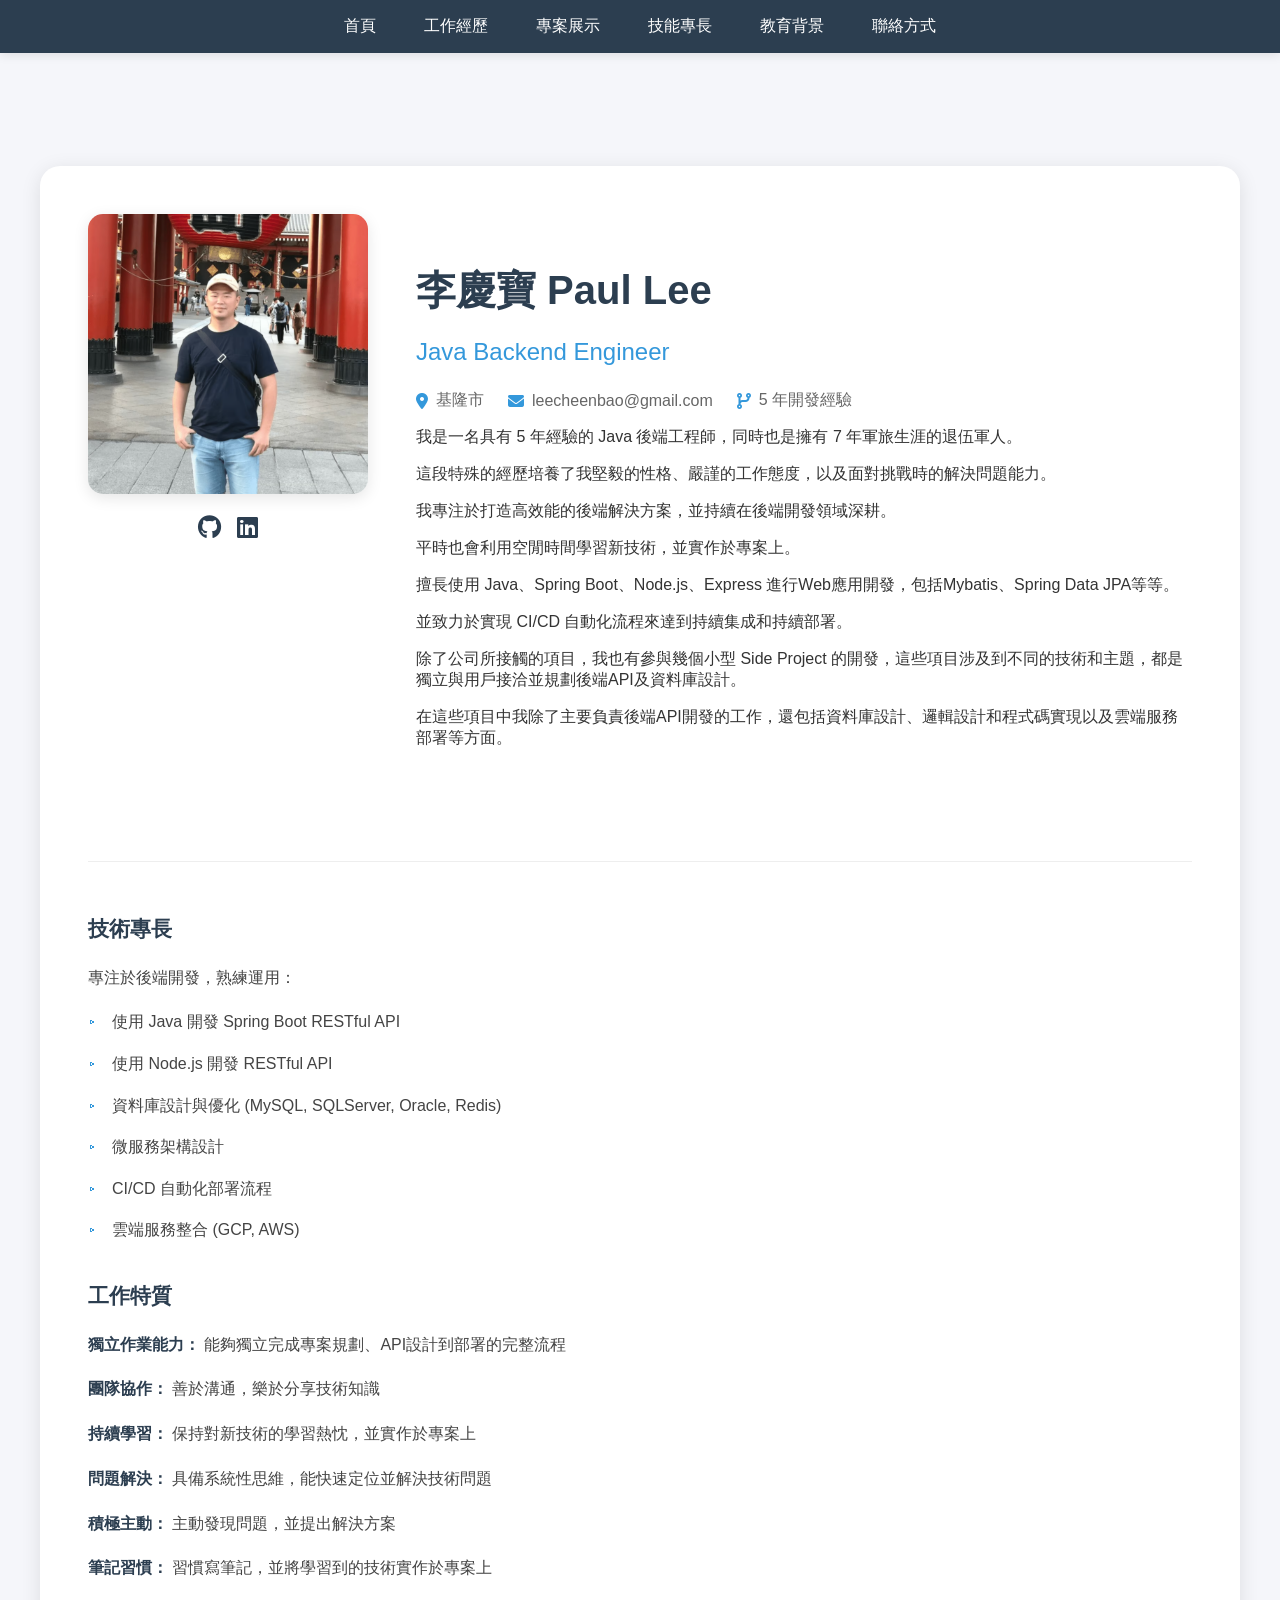
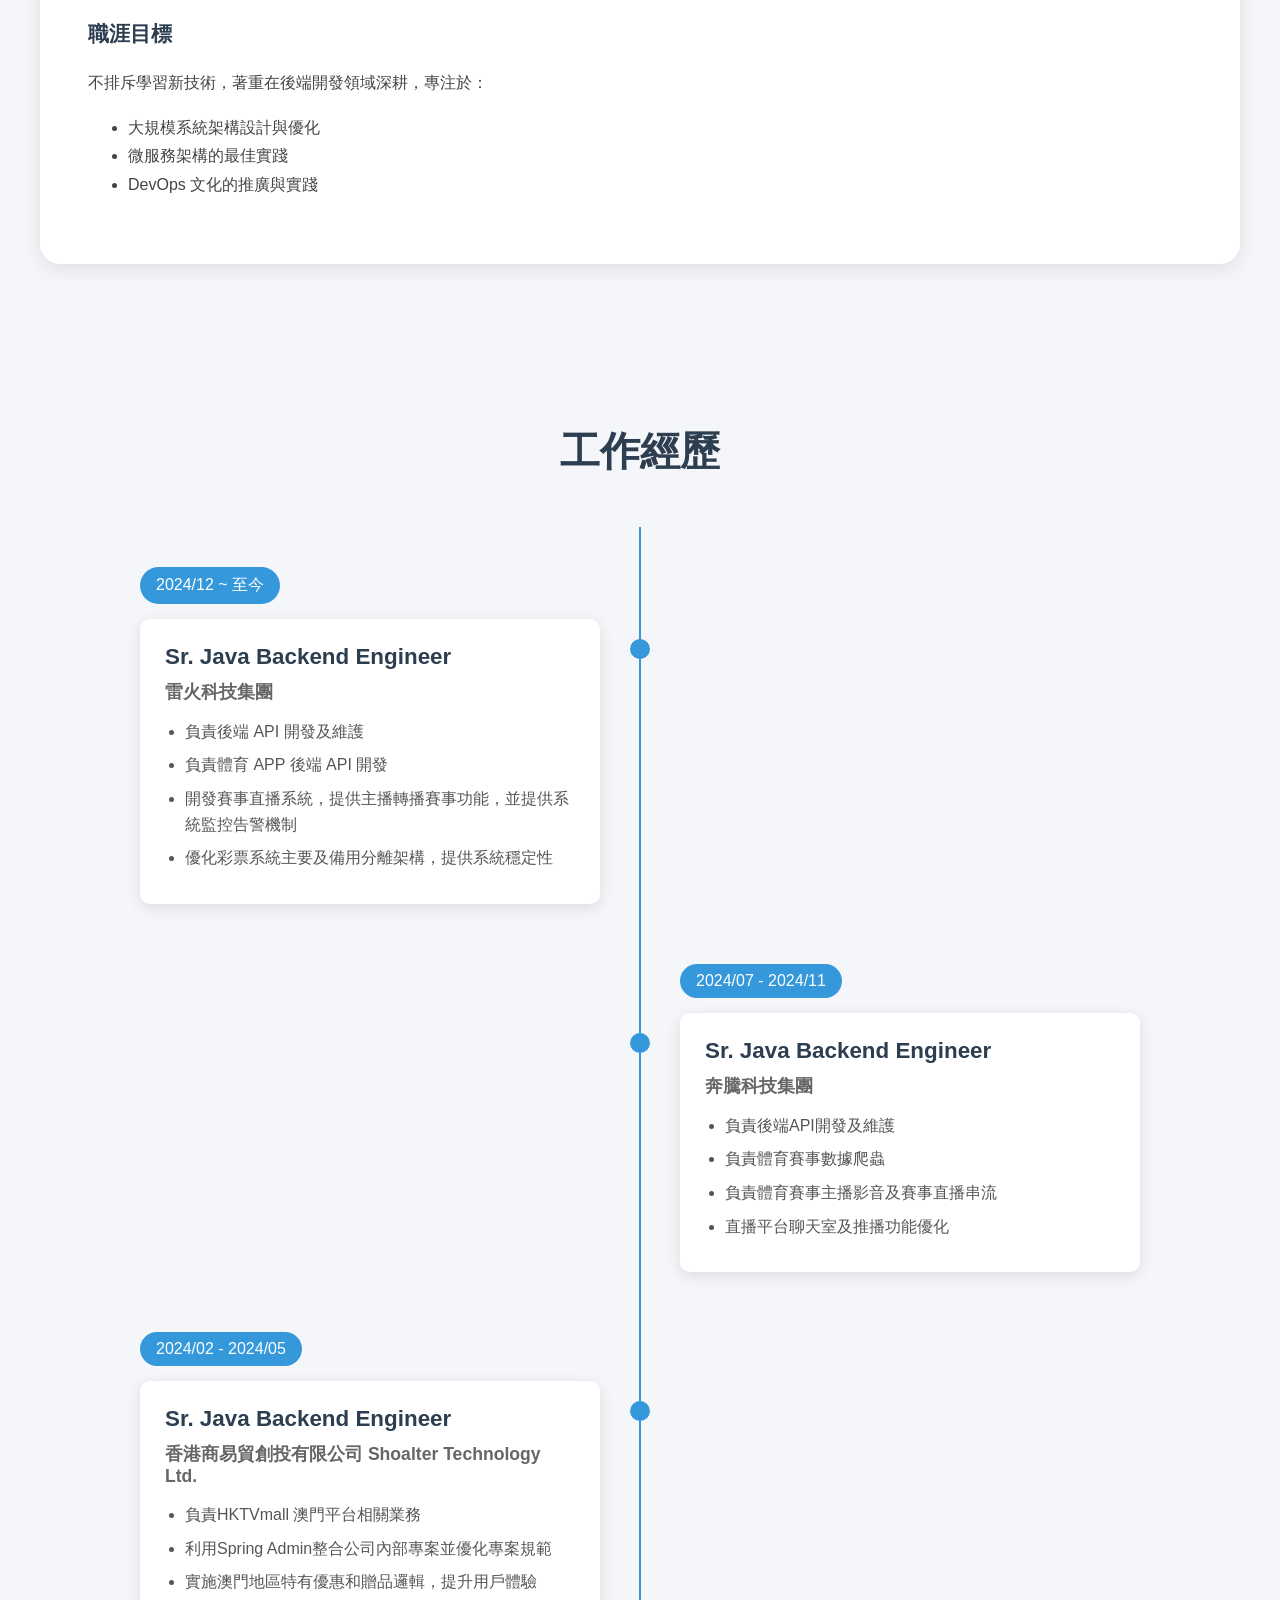
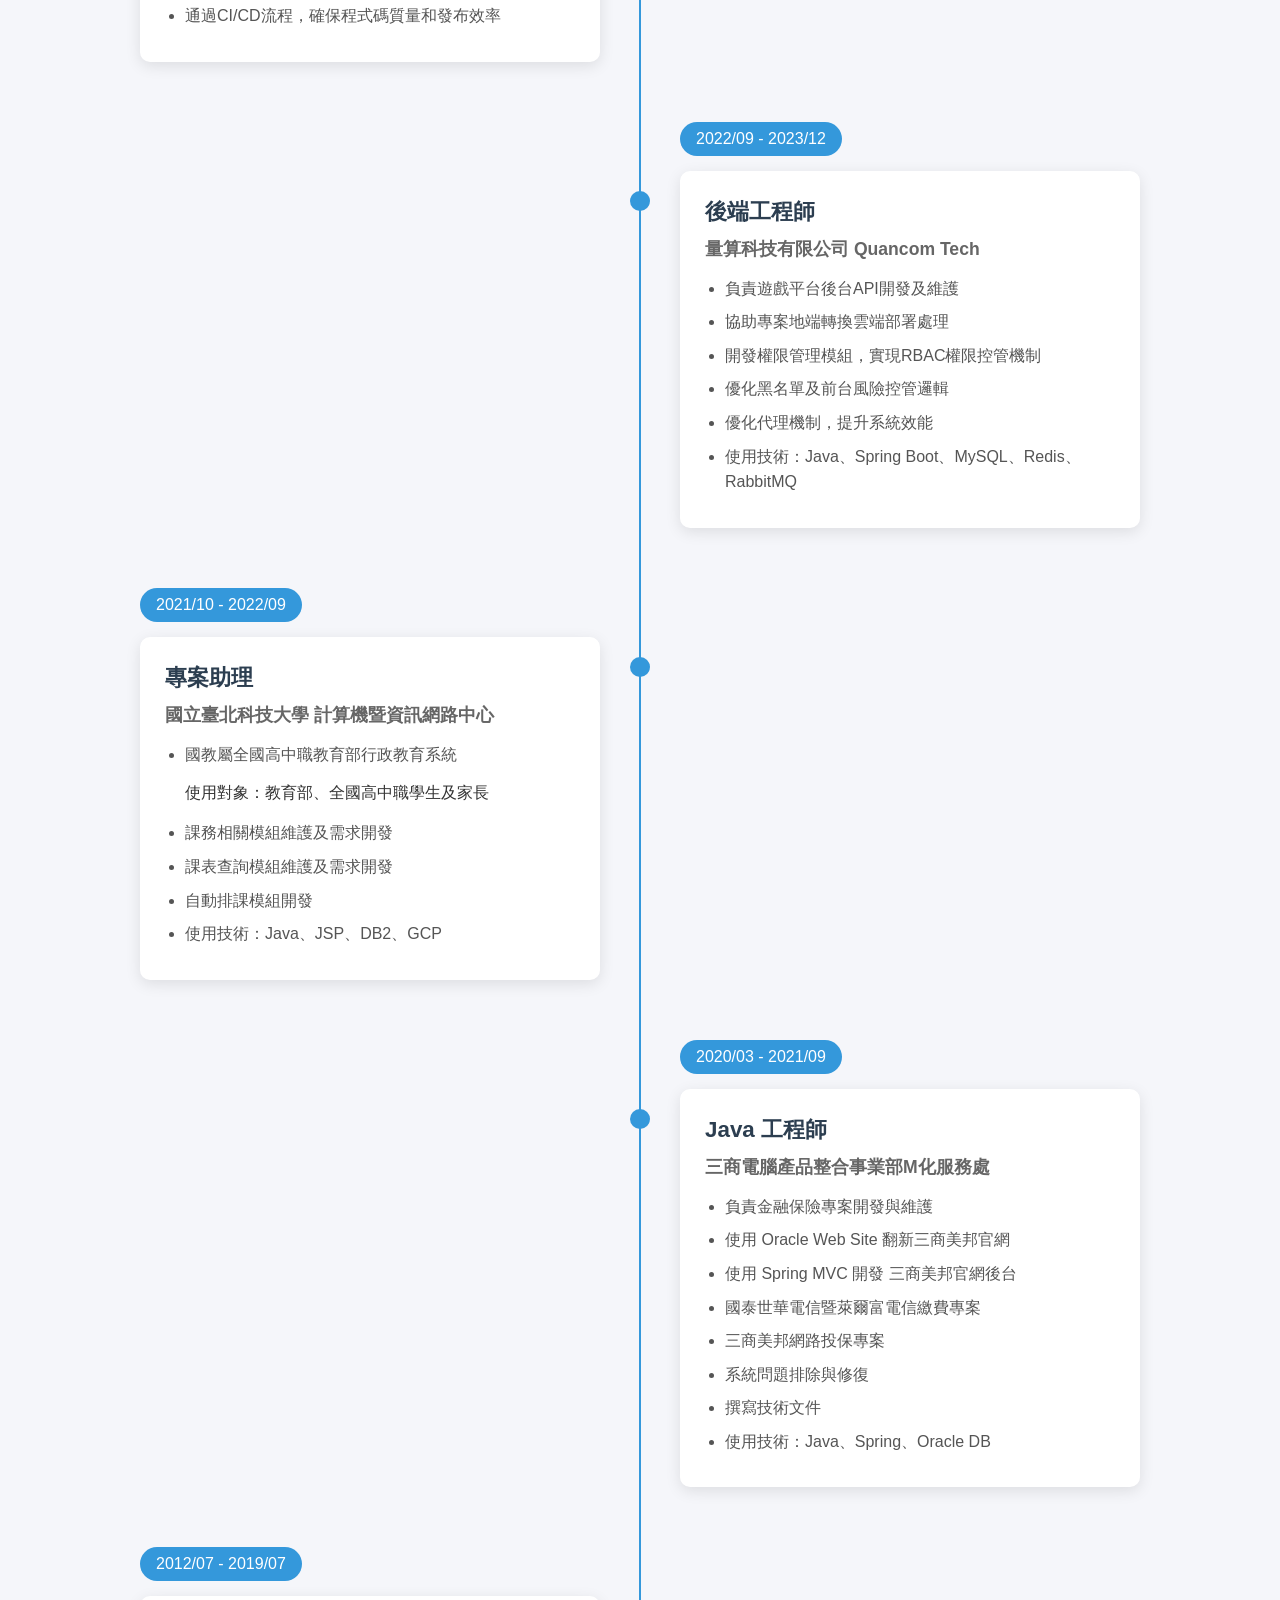
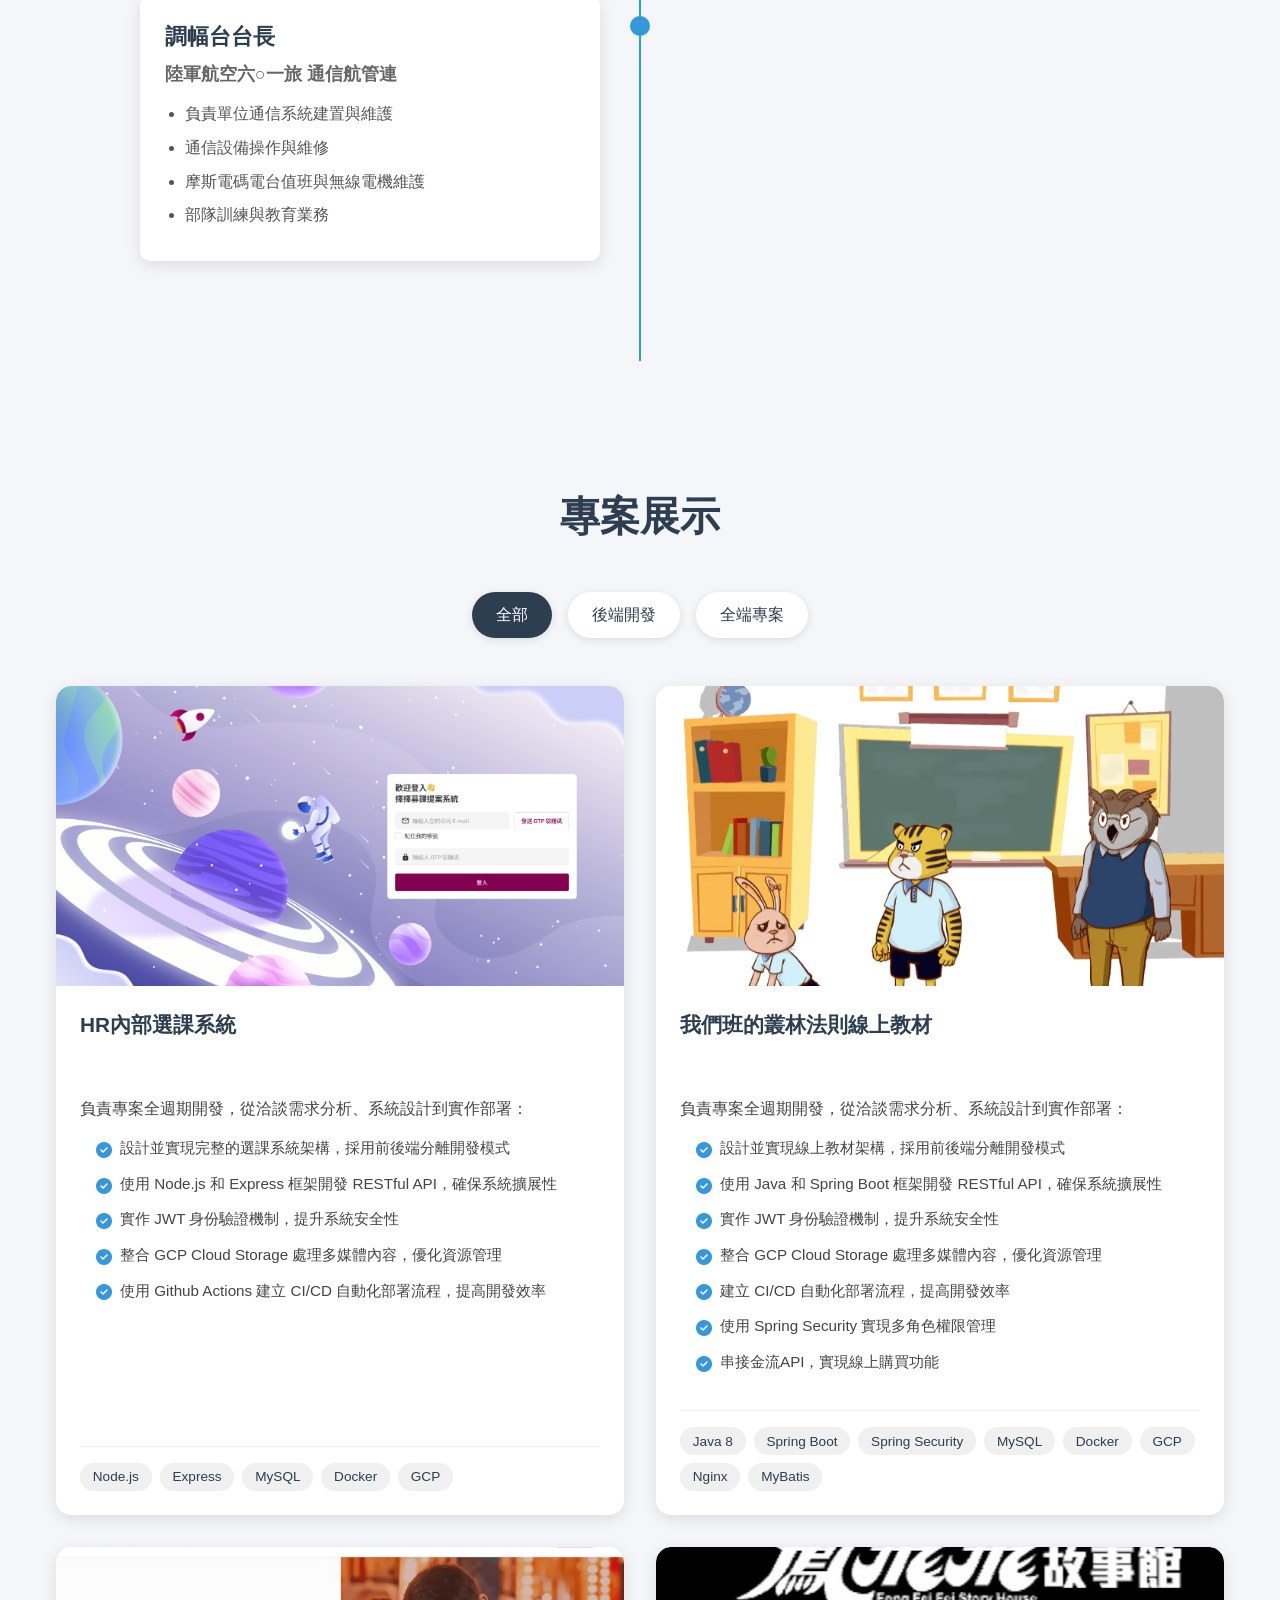
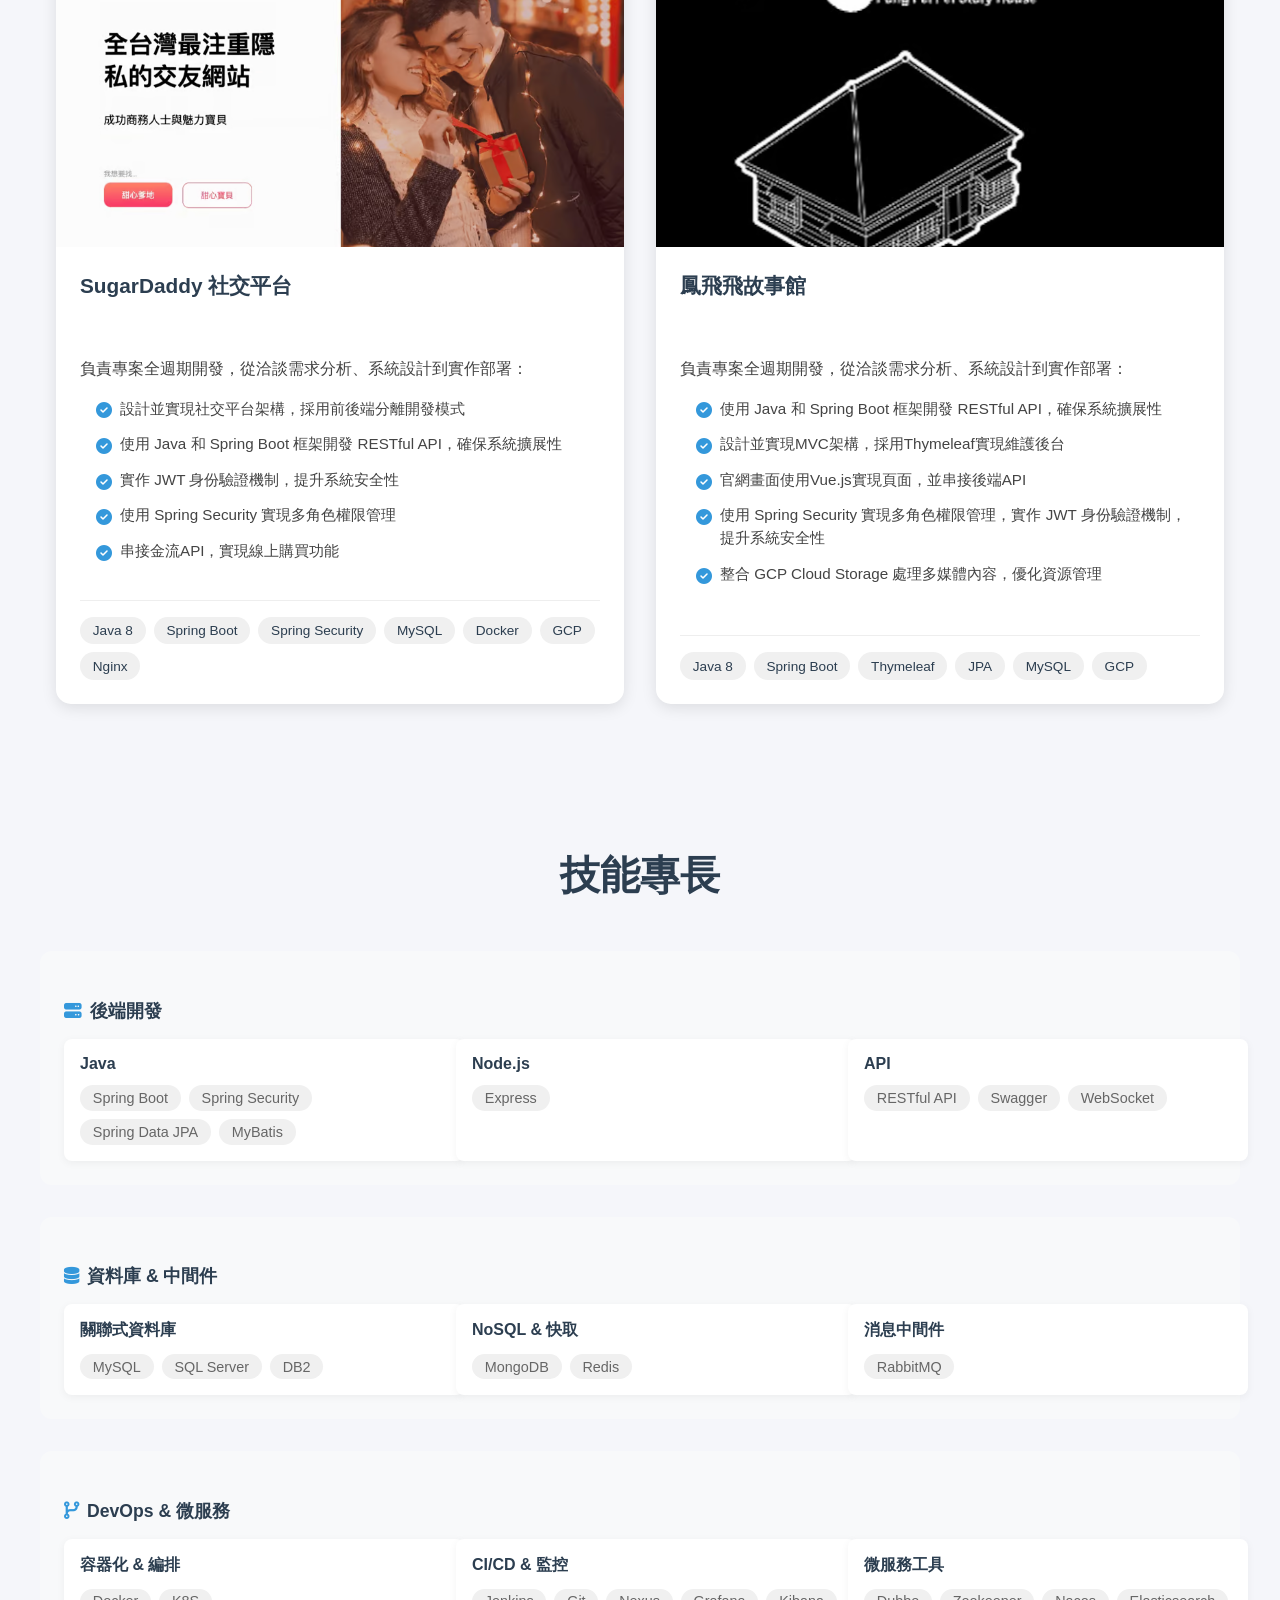
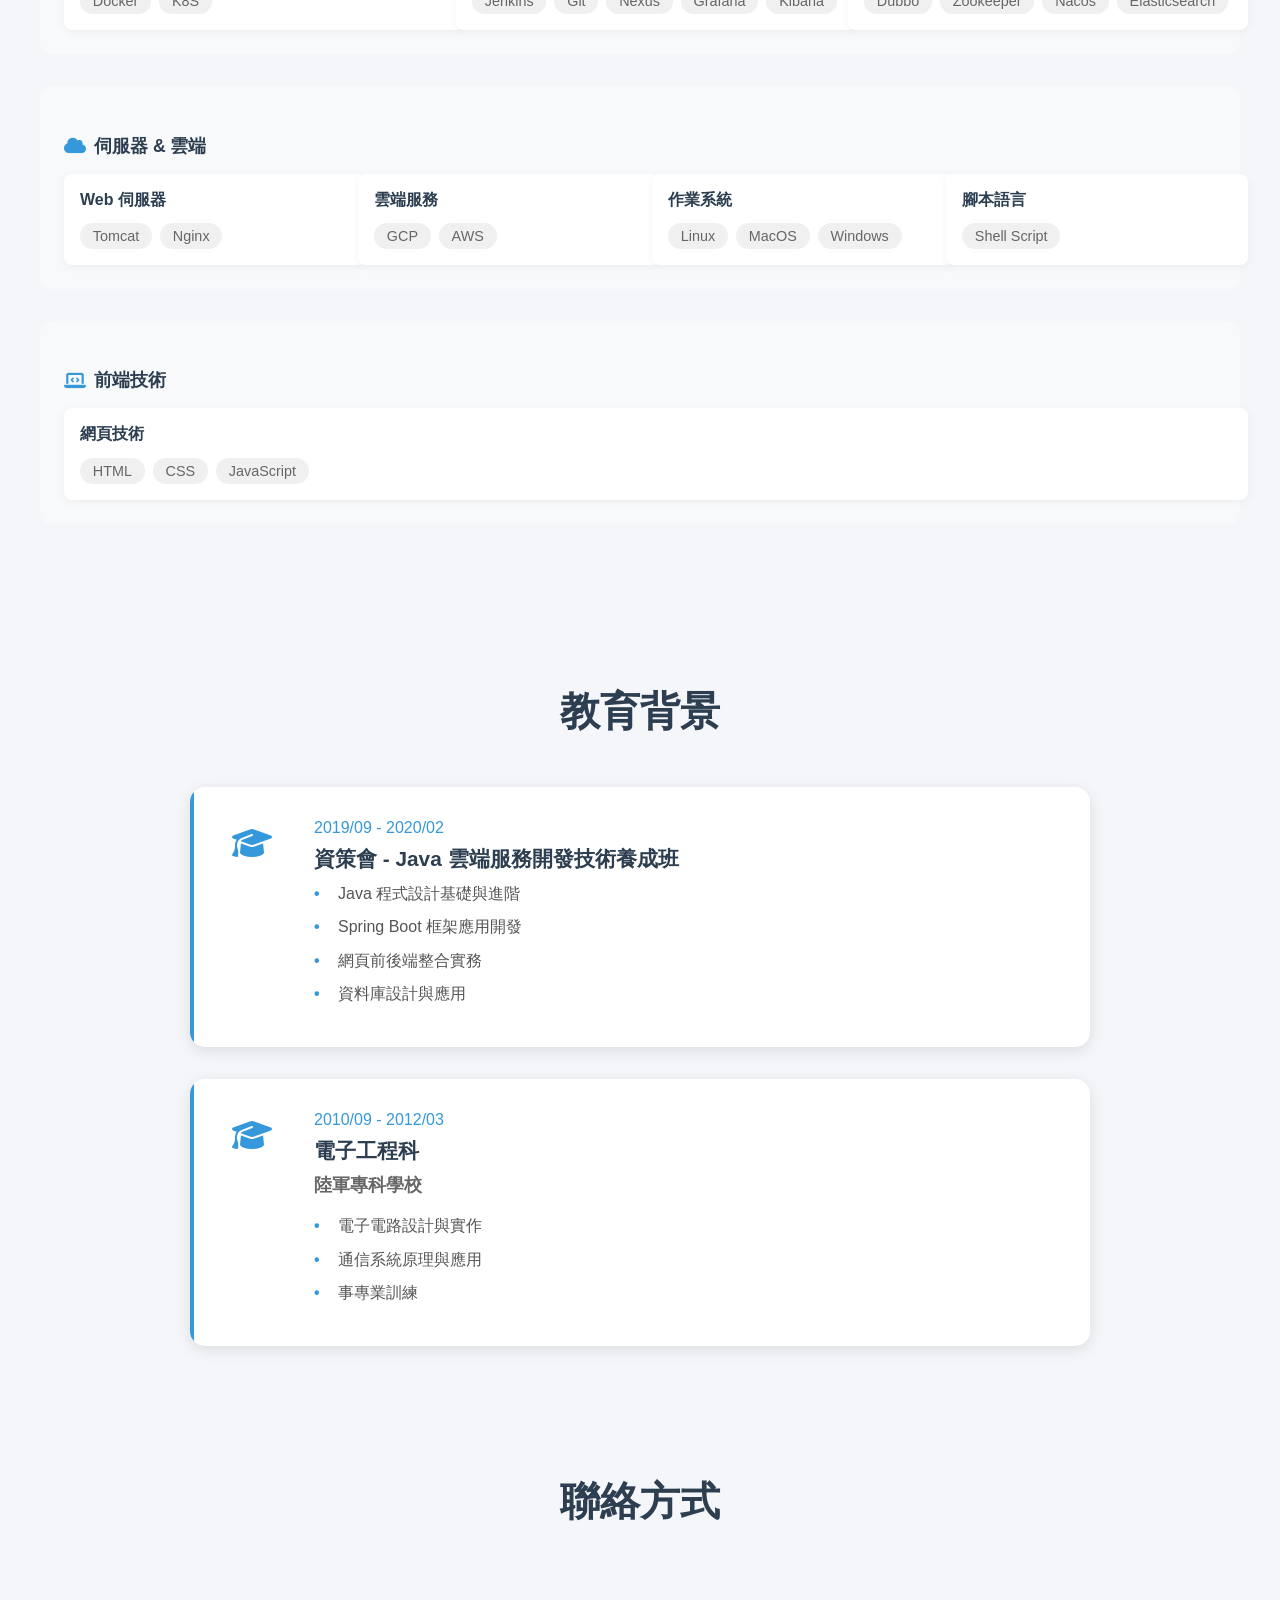
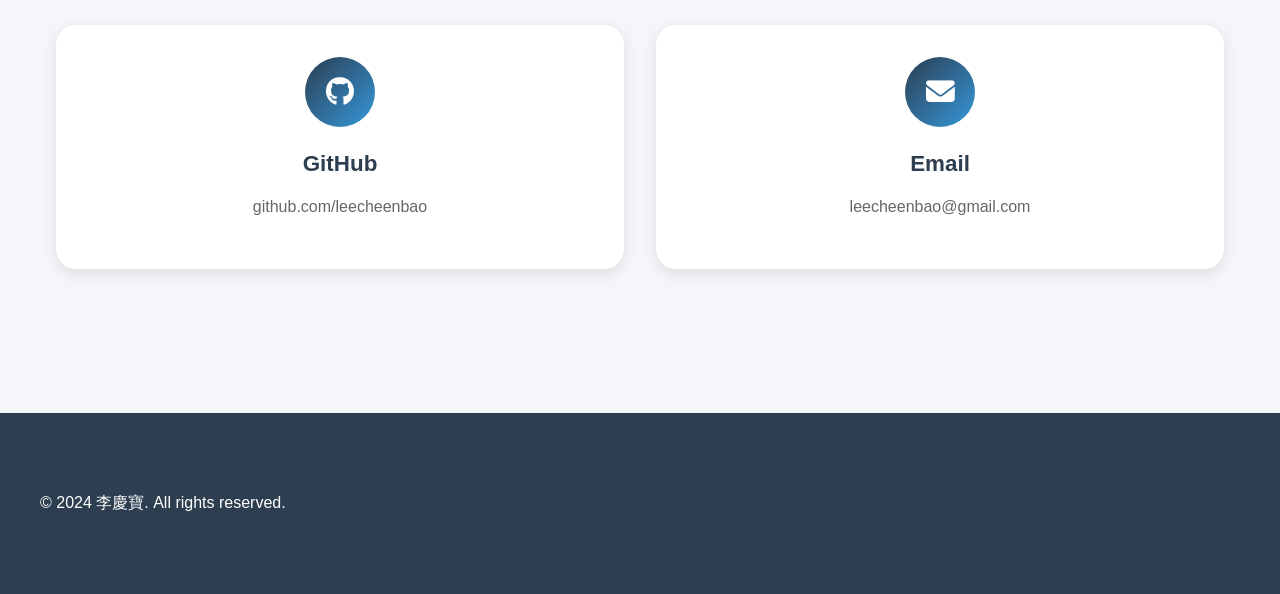
==== index.html @ 066e4ab0 "feat: 更新履歷 20251010" ====
<!DOCTYPE html>
<html lang="zh-TW">

<head>
    <meta charset="UTF-8">
    <meta name="viewport" content="width=device-width, initial-scale=1.0">
    <title>李慶寶 Paul - 軟體工程師</title>
    <link rel="stylesheet" href="styles.css">
    <script src="main.js"></script>
    <link rel="stylesheet" href="https://cdnjs.cloudflare.com/ajax/libs/font-awesome/6.5.1/css/all.min.css">
</head>

<body>
    <header>
        <nav>
            <ul>
                <li><a href="#home">首頁</a></li>
                <li><a href="#experience">工作經歷</a></li>
                <li><a href="#projects">專案展示</a></li>
                <li><a href="#skills">技能專長</a></li>
                <li><a href="#education">教育背景</a></li>
                <li><a href="#contact">聯絡方式</a></li>
            </ul>
        </nav>
    </header>

    <main>
        <section id="home">
            <div class="profile-container">
                <div class="profile-content">
                    <div class="profile-intro">
                        <div class="profile-photo">
                            <img src="img/profile.avif" alt="李慶寶 Paul Lee">
                            <div class="social-links">
                                <a href="https://github.com/leecheenbao" target="_blank" title="GitHub">
                                    <i class="fab fa-github"></i>
                                </a>
                                <a href="https://www.linkedin.com/in/paul-lee-0a6101227" target="_blank"
                                    title="LinkedIn">
                                    <i class="fab fa-linkedin"></i>
                                </a>
                            </div>
                        </div>

                        <div class="profile-header">
                            <h1>李慶寶 Paul Lee</h1>
                            <h2>Java Backend Engineer</h2>
                            <div class="profile-quick-info">
                                <span><i class="fas fa-map-marker-alt"></i> 基隆市</span>
                                <span><i class="fas fa-envelope"></i> leecheenbao@gmail.com</span>
                                <span><i class="fas fa-code-branch"></i> 5 年開發經驗</span>
                            </div>
                            <p>我是一名具有 5 年經驗的 Java 後端工程師，同時也是擁有 7 年軍旅生涯的退伍軍人。</p>
                            <p>這段特殊的經歷培養了我堅毅的性格、嚴謹的工作態度，以及面對挑戰時的解決問題能力。</p>
                            <p>我專注於打造高效能的後端解決方案，並持續在後端開發領域深耕。</p>
                            <p>平時也會利用空閒時間學習新技術，並實作於專案上。</p>
                            <p>擅長使用 Java、Spring Boot、Node.js、Express 進行Web應用開發，包括Mybatis、Spring Data JPA等等。</p>
                            <p>並致力於實現 CI/CD 自動化流程來達到持續集成和持續部署。</p>
                            <p>除了公司所接觸的項目，我也有參與幾個小型 Side Project 的開發，這些項目涉及到不同的技術和主題，都是獨立與用戶接洽並規劃後端API及資料庫設計。</p>
                            <p>在這些項目中我除了主要負責後端API開發的工作，還包括資料庫設計、邏輯設計和程式碼實現以及雲端服務部署等方面。</p>
                        </div>
                    </div>

                    <div class="profile-description">
                        <!-- <p class="highlight-text">
                            "擁有軍旅歷練與程式開發的雙重背景，專注於打造高效能的後端解決方案"
                        </p> -->

                        <div class="profile-details">

                            <h3>技術專長</h3>
                            <p>專注於後端開發，熟練運用：</p>
                            <ul class="skill-list">
                                <li>使用 Java 開發 Spring Boot RESTful API</li>
                                <li>使用 Node.js 開發 RESTful API</li>
                                <li>資料庫設計與優化 (MySQL, SQLServer, Oracle, Redis)</li>
                                <li>微服務架構設計</li>
                                <li>CI/CD 自動化部署流程</li>
                                <li>雲端服務整合 (GCP, AWS)</li>
                            </ul>

                            <h3>工作特質</h3>
                            <ul class="trait-list">
                                <li><strong>獨立作業能力：</strong> 能夠獨立完成專案規劃、API設計到部署的完整流程</li>
                                <li><strong>團隊協作：</strong> 善於溝通，樂於分享技術知識</li>
                                <li><strong>持續學習：</strong> 保持對新技術的學習熱忱，並實作於專案上</li>
                                <li><strong>問題解決：</strong> 具備系統性思維，能快速定位並解決技術問題</li>
                                <li><strong>積極主動：</strong> 主動發現問題，並提出解決方案</li>
                                <li><strong>筆記習慣：</strong> 習慣寫筆記，並將學習到的技術實作於專案上</li>
                            </ul>

                            <div class="career-list">
                                <h3>職涯目標</h3>
                                <p>不排斥學習新技術，著重在後端開發領域深耕，專注於：</p>
                                <ul>
                                    <li>大規模系統架構設計與優化</li>
                                    <li>微服務架構的最佳實踐</li>
                                    <li>DevOps 文化的推廣與實踐</li>
                                </ul>
                            </div>
                        </div>
                    </div>
                </div>
            </div>
        </section>

        <section id="experience">
            <div class="container">
                <h2 class="section-title">工作經歷</h2>

                <div class="timeline">
                    <div class="timeline-item">
                        <div class="timeline-date">2024/12 ~ 至今</div>
                        <div class="timeline-content">
                            <h3>Sr. Java Backend Engineer</h3>
                            <h4>雷火科技集團</h4>
                            <ul class="job-description">
                                <li>負責後端 API 開發及維護</li>
                                <li>負責體育 APP 後端 API 開發</li>
                                <li>開發賽事直播系統，提供主播轉播賽事功能，並提供系統監控告警機制</li>
                                <li>優化彩票系統主要及備用分離架構，提供系統穩定性</li>
                            </ul>
                        </div>
                    </div>
                    <div class="timeline-item">
                        <div class="timeline-date">2024/07 - 2024/11</div>
                        <div class="timeline-content">
                            <h3>Sr. Java Backend Engineer</h3>
                            <h4>奔騰科技集團</h4>
                            <ul class="job-description">
                                <li>負責後端API開發及維護</li>
                                <li>負責體育賽事數據爬蟲</li>
                                <li>負責體育賽事主播影音及賽事直播串流</li>
                                <li>直播平台聊天室及推播功能優化</li>
                            </ul>
                        </div>
                    </div>
                    <div class="timeline-item">
                        <div class="timeline-date">2024/02 - 2024/05</div>
                        <div class="timeline-content">
                            <h3>Sr. Java Backend Engineer</h3>
                            <h4>香港商易貿創投有限公司 Shoalter Technology Ltd.</h4>
                            <ul class="job-description">
                                <li>負責HKTVmall 澳門平台相關業務</li>
                                <li>利用Spring Admin整合公司內部專案並優化專案規範</li>
                                <li>實施澳門地區特有優惠和贈品邏輯，提升用戶體驗</li>
                                <li>通過CI/CD流程，確保程式碼質量和發布效率</li>
                            </ul>
                        </div>
                    </div>

                    <div class="timeline-item">
                        <div class="timeline-date">2022/09 - 2023/12</div>
                        <div class="timeline-content">
                            <h3>後端工程師</h3>
                            <h4>量算科技有限公司 Quancom Tech</h4>
                            <ul class="job-description">
                                <li>負責遊戲平台後台API開發及維護</li>
                                <li>協助專案地端轉換雲端部署處理</li>
                                <li>開發權限管理模組，實現RBAC權限控管機制</li>
                                <li>優化黑名單及前台風險控管邏輯</li>
                                <li>優化代理機制，提升系統效能</li>
                                <li>使用技術：Java、Spring Boot、MySQL、Redis、RabbitMQ</li>
                            </ul>
                        </div>
                    </div>

                    <div class="timeline-item">
                        <div class="timeline-date">2021/10 - 2022/09</div>
                        <div class="timeline-content">
                            <h3>專案助理</h3>
                            <h4>國立臺北科技大學 計算機暨資訊網路中心</h4>
                            <ul class="job-description">
                                <li>國教屬全國高中職教育部行政教育系統</li>
                                <p>使用對象：教育部、全國高中職學生及家長</p>
                                <li>課務相關模組維護及需求開發</li>
                                <li>課表查詢模組維護及需求開發</li>
                                <li>自動排課模組開發</li>
                                <li>使用技術：Java、JSP、DB2、GCP</li>
                            </ul>
                        </div>
                    </div>

                    <div class="timeline-item">
                        <div class="timeline-date">2020/03 - 2021/09</div>
                        <div class="timeline-content">
                            <h3>Java 工程師</h3>
                            <h4>三商電腦產品整合事業部M化服務處</h4>
                            <ul class="job-description">
                                <li>負責金融保險專案開發與維護</li>
                                <li>使用 Oracle Web Site 翻新三商美邦官網</li>
                                <li>使用 Spring MVC 開發 三商美邦官網後台</li>
                                <li>國泰世華電信暨萊爾富電信繳費專案</li>
                                <li>三商美邦網路投保專案</li>
                                <li>系統問題排除與修復</li>
                                <li>撰寫技術文件</li>
                                <li>使用技術：Java、Spring、Oracle DB</li>
                            </ul>
                        </div>
                    </div>

                    <div class="timeline-item">
                        <div class="timeline-date">2012/07 - 2019/07</div>
                        <div class="timeline-content">
                            <h3>調幅台台長</h3>
                            <h4>陸軍航空六○一旅 通信航管連</h4>
                            <ul class="job-description">
                                <li>負責單位通信系統建置與維護</li>
                                <li>通信設備操作與維修</li>
                                <li>摩斯電碼電台值班與無線電機維護</li>
                                <li>部隊訓練與教育業務</li>
                            </ul>
                        </div>
                    </div>


                </div>
            </div>
        </section>

        <section id="projects">
            <div class="container">
                <h2 class="section-title">專案展示</h2>

                <div class="projects-filter">
                    <button class="filter-btn active" data-filter="all">全部</button>
                    <button class="filter-btn" data-filter="backend">後端開發</button>
                    <button class="filter-btn" data-filter="fullstack">全端專案</button>
                </div>

                <div class="projects-grid">
                    <!-- 內部選課系統 -->
                    <div class="project-card" data-category="backend">
                        <div class="project-image">
                            <img src="img/icss.png" alt="HR內部選課系統">
                            <!-- <div class="project-links">
                              <a href="https://wasupstudionobullying.com" target="_blank" class="project-link">
                                  <i class="fas fa-external-link-alt"></i> Demo
                              </a>
                              <a href="https://github.com/leecheenbao/wasupstudio" target="_blank" class="project-link">
                                  <i class="fab fa-github"></i> GitHub
                              </a>
                            </div> -->
                        </div>
                        <div class="project-info">
                            <h3>HR內部選課系統</h3>
                            <div class="project-description">
                                <p>
                                    負責專案全週期開發，從洽談需求分析、系統設計到實作部署：
                                </p>
                                <ul class="project-highlights">
                                    <li>
                                        <i class="fas fa-check-circle"></i>
                                        設計並實現完整的選課系統架構，採用前後端分離開發模式
                                    </li>
                                    <li>
                                        <i class="fas fa-check-circle"></i>
                                        使用 Node.js 和 Express 框架開發 RESTful API，確保系統擴展性
                                    </li>
                                    <li>
                                        <i class="fas fa-check-circle"></i>
                                        實作 JWT 身份驗證機制，提升系統安全性
                                    </li>
                                    <li>
                                        <i class="fas fa-check-circle"></i>
                                        整合 GCP Cloud Storage 處理多媒體內容，優化資源管理
                                    </li>
                                    <li>
                                        <i class="fas fa-check-circle"></i>
                                        使用 Github Actions 建立 CI/CD 自動化部署流程，提高開發效率
                                    </li>
                                </ul>
                            </div>
                            <div class="project-tech">
                                <span class="tech-tag">Node.js</span>
                                <span class="tech-tag">Express</span>
                                <span class="tech-tag">MySQL</span>
                                <span class="tech-tag">Docker</span>
                                <span class="tech-tag">GCP</span>
                            </div>
                        </div>
                    </div>

                    <!-- 反霸凌線上教材 - 後端專案 -->
                    <div class="project-card" data-category="backend">
                        <div class="project-image">
                            <img src="img/反霸凌.avif" alt="反霸凌線上教材">
                            <div class="project-links">
                                <a href="https://wasupstudionobullying.com" target="_blank" class="project-link">
                                    <i class="fas fa-external-link-alt"></i> Demo
                                </a>
                                <a href="https://github.com/leecheenbao/wasupstudio" target="_blank"
                                    class="project-link">
                                    <i class="fab fa-github"></i> GitHub
                                </a>
                            </div>
                        </div>
                        <div class="project-info">
                            <h3>我們班的叢林法則線上教材</h3>
                            <div class="project-description">
                                <p>
                                    負責專案全週期開發，從洽談需求分析、系統設計到實作部署：
                                </p>
                                <ul class="project-highlights">
                                    <li>
                                        <i class="fas fa-check-circle"></i>
                                        設計並實現線上教材架構，採用前後端分離開發模式
                                    </li>
                                    <li>
                                        <i class="fas fa-check-circle"></i>
                                        使用 Java 和 Spring Boot 框架開發 RESTful API，確保系統擴展性
                                    </li>
                                    <li>
                                        <i class="fas fa-check-circle"></i>
                                        實作 JWT 身份驗證機制，提升系統安全性
                                    </li>
                                    <li>
                                        <i class="fas fa-check-circle"></i>
                                        整合 GCP Cloud Storage 處理多媒體內容，優化資源管理
                                    </li>
                                    <li>
                                        <i class="fas fa-check-circle"></i>
                                        建立 CI/CD 自動化部署流程，提高開發效率
                                    </li>
                                    <li>
                                        <i class="fas fa-check-circle"></i>
                                        使用 Spring Security 實現多角色權限管理
                                    </li>
                                    <li>
                                        <i class="fas fa-check-circle"></i>
                                        串接金流API，實現線上購買功能
                                    </li>
                                </ul>
                            </div>
                            <div class="project-tech">
                                <span class="tech-tag">Java 8</span>
                                <span class="tech-tag">Spring Boot</span>
                                <span class="tech-tag">Spring Security</span>
                                <span class="tech-tag">MySQL</span>
                                <span class="tech-tag">Docker</span>
                                <span class="tech-tag">GCP</span>
                                <span class="tech-tag">Nginx</span>
                                <span class="tech-tag">MyBatis</span>
                            </div>
                        </div>
                    </div>

                    <!-- SugarDaddy - 後端專案 -->
                    <div class="project-card" data-category="backend">
                        <div class="project-image">
                            <img src="img/包養網.avif" alt="SugarDaddy">
                            <div class="project-links">
                                <a href="#" target="_blank" class="project-link">
                                    <i class="fab fa-github"></i> GitHub
                                </a>
                            </div>
                        </div>
                        <div class="project-info">
                            <h3>SugarDaddy 社交平台</h3>

                            <div class="project-description">
                                <p>
                                    負責專案全週期開發，從洽談需求分析、系統設計到實作部署：
                                </p>
                                <ul class="project-highlights">
                                    <li>
                                        <i class="fas fa-check-circle"></i>
                                        設計並實現社交平台架構，採用前後端分離開發模式
                                    </li>
                                    <li>
                                        <i class="fas fa-check-circle"></i>
                                        使用 Java 和 Spring Boot 框架開發 RESTful API，確保系統擴展性
                                    </li>
                                    <li>
                                        <i class="fas fa-check-circle"></i>
                                        實作 JWT 身份驗證機制，提升系統安全性
                                    </li>
                                    <li>
                                        <i class="fas fa-check-circle"></i>
                                        使用 Spring Security 實現多角色權限管理
                                    </li>
                                    <li>
                                        <i class="fas fa-check-circle"></i>
                                        串接金流API，實現線上購買功能
                                    </li>
                                </ul>
                            </div>
                            <div class="project-tech">
                                <span class="tech-tag">Java 8</span>
                                <span class="tech-tag">Spring Boot</span>
                                <span class="tech-tag">Spring Security</span>
                                <span class="tech-tag">MySQL</span>
                                <span class="tech-tag">Docker</span>
                                <span class="tech-tag">GCP</span>
                                <span class="tech-tag">Nginx</span>
                            </div>
                        </div>
                    </div>

                    <!-- 鳳飛飛故事館 - 全端專案 -->
                    <div class="project-card" data-category="fullstack">
                        <div class="project-image">
                            <img src="img/鳳飛飛.avif" alt="鳳飛飛故事館">
                            <div class="project-links">
                                <a href="https://feifeistoryhouse.org" target="_blank" class="project-link">
                                    <i class="fas fa-external-link-alt"></i> Demo
                                </a>
                                <a href="https://github.com/leecheenbao/feifei-story-house" target="_blank"
                                    class="project-link">
                                    <i class="fab fa-github"></i> GitHub
                                </a>
                            </div>
                        </div>
                        <div class="project-info">
                            <h3>鳳飛飛故事館</h3>
                            <div class="project-description">
                                <p>
                                    負責專案全週期開發，從洽談需求分析、系統設計到實作部署：
                                </p>
                                <ul class="project-highlights">
                                    <li>
                                        <i class="fas fa-check-circle"></i>
                                        使用 Java 和 Spring Boot 框架開發 RESTful API，確保系統擴展性
                                    </li>
                                    <li>
                                        <i class="fas fa-check-circle"></i>
                                        設計並實現MVC架構，採用Thymeleaf實現維護後台
                                    </li>
                                    <li>
                                        <i class="fas fa-check-circle"></i>
                                        官網畫面使用Vue.js實現頁面，並串接後端API
                                    </li>
                                    <li>
                                        <i class="fas fa-check-circle"></i>
                                        使用 Spring Security 實現多角色權限管理，實作 JWT 身份驗證機制，提升系統安全性
                                    </li>
                                    <li>
                                        <i class="fas fa-check-circle"></i>
                                        整合 GCP Cloud Storage 處理多媒體內容，優化資源管理
                                    </li>
                                </ul>
                            </div>
                            <div class="project-tech">
                                <span class="tech-tag">Java 8</span>
                                <span class="tech-tag">Spring Boot</span>
                                <span class="tech-tag">Thymeleaf</span>
                                <span class="tech-tag">JPA</span>
                                <span class="tech-tag">MySQL</span>
                                <span class="tech-tag">GCP</span>
                            </div>
                        </div>
                    </div>
                </div>
            </div>
        </section>


        <section id="skills">
            <div class="container">
                <h2 class="section-title">技能專長</h2>
                <div class="skills-section">
                    <!-- 後端開發 -->
                    <div class="skill-category">
                        <h4><i class="fas fa-server"></i> 後端開發</h4>
                        <div class="skill-items">
                            <div class="skill-item">
                                <span class="skill-name">Java</span>
                                <div class="skill-detail">
                                    <span>Spring Boot</span>
                                    <span>Spring Security</span>
                                    <span>Spring Data JPA</span>
                                    <span>MyBatis</span>
                                </div>
                            </div>
                            <div class="skill-item">
                                <span class="skill-name">Node.js</span>
                                <div class="skill-detail">
                                    <span>Express</span>
                                </div>
                            </div>
                            <div class="skill-item">
                                <span class="skill-name">API</span>
                                <div class="skill-detail">
                                    <span>RESTful API</span>
                                    <span>Swagger</span>
                                    <span>WebSocket</span>
                                </div>
                            </div>
                        </div>
                    </div>

                    <!-- 資料庫 & 中間件 -->
                    <div class="skill-category">
                        <h4><i class="fas fa-database"></i> 資料庫 & 中間件</h4>
                        <div class="skill-items">
                            <div class="skill-item">
                                <span class="skill-name">關聯式資料庫</span>
                                <div class="skill-detail">
                                    <span>MySQL</span>
                                    <span>SQL Server</span>
                                    <span>DB2</span>
                                </div>
                            </div>
                            <div class="skill-item">
                                <span class="skill-name">NoSQL & 快取</span>
                                <div class="skill-detail">
                                    <span>MongoDB</span>
                                    <span>Redis</span>
                                </div>
                            </div>
                            <div class="skill-item">
                                <span class="skill-name">消息中間件</span>
                                <div class="skill-detail">
                                    <span>RabbitMQ</span>
                                </div>
                            </div>
                        </div>
                    </div>

                    <!-- DevOps & 微服務 -->
                    <div class="skill-category">
                        <h4><i class="fas fa-code-branch"></i> DevOps & 微服務</h4>
                        <div class="skill-items">
                            <div class="skill-item">
                                <span class="skill-name">容器化 & 編排</span>
                                <div class="skill-detail">
                                    <span>Docker</span>
                                    <span>K8S</span>
                                </div>
                            </div>
                            <div class="skill-item">
                                <span class="skill-name">CI/CD & 監控</span>
                                <div class="skill-detail">
                                    <span>Jenkins</span>
                                    <span>Git</span>
                                    <span>Nexus</span>
                                    <span>Grafana</span>
                                    <span>Kibana</span>
                                </div>
                            </div>
                            <div class="skill-item">
                                <span class="skill-name">微服務工具</span>
                                <div class="skill-detail">
                                    <span>Dubbo</span>
                                    <span>Zookeeper</span>
                                    <span>Nacos</span>
                                    <span>Elasticsearch</span>
                                </div>
                            </div>
                        </div>
                    </div>

                    <!-- 伺服器 & 雲端 -->
                    <div class="skill-category">
                        <h4><i class="fas fa-cloud"></i> 伺服器 & 雲端</h4>
                        <div class="skill-items">
                            <div class="skill-item">
                                <span class="skill-name">Web 伺服器</span>
                                <div class="skill-detail">
                                    <span>Tomcat</span>
                                    <span>Nginx</span>
                                </div>
                            </div>
                            <div class="skill-item">
                                <span class="skill-name">雲端服務</span>
                                <div class="skill-detail">
                                    <span>GCP</span>
                                    <span>AWS</span>
                                </div>
                            </div>
                            <div class="skill-item">
                                <span class="skill-name">作業系統</span>
                                <div class="skill-detail">
                                    <span>Linux</span>
                                    <span>MacOS</span>
                                    <span>Windows</span>
                                </div>

                            </div>
                            <div class="skill-item">
                                <span class="skill-name">腳本語言</span>
                                <div class="skill-detail">
                                    <span>Shell Script</span>
                                </div>
                            </div>
                        </div>
                    </div>

                    <!-- 前端技術 -->
                    <div class="skill-category">
                        <h4><i class="fas fa-laptop-code"></i> 前端技術</h4>
                        <div class="skill-items">
                            <div class="skill-item">
                                <span class="skill-name">網頁技術</span>
                                <div class="skill-detail">
                                    <span>HTML</span>
                                    <span>CSS</span>
                                    <span>JavaScript</span>
                                </div>
                            </div>
                        </div>
                    </div>
                </div>
            </div>
        </section>

        <section id="education">
            <div class="container">
                <h2 class="section-title">教育背景</h2>

                <div class="education-container">
                    <!-- 資策會 -->
                    <div class="education-card">
                        <div class="education-icon">
                            <i class="fas fa-graduation-cap"></i>
                        </div>
                        <div class="education-content">
                            <div class="education-time">2019/09 - 2020/02</div>
                            <h3 class="education-title">資策會 - Java 雲端服務開發技術養成班</h3>
                            <div class="education-details">
                                <ul>
                                    <li>Java 程式設計基礎與進階</li>
                                    <li>Spring Boot 框架應用開發</li>
                                    <li>網頁前後端整合實務</li>
                                    <li>資料庫設計與應用</li>
                                </ul>
                            </div>
                        </div>
                    </div>

                    <!-- 陸軍專科學校 -->
                    <div class="education-card">
                        <div class="education-icon">
                            <i class="fas fa-graduation-cap"></i>
                        </div>
                        <div class="education-content">
                            <div class="education-time">2010/09 - 2012/03</div>
                            <h3 class="education-title">電子工程科</h3>
                            <h4 class="education-school">陸軍專科學校</h4>
                            <div class="education-details">
                                <ul>
                                    <li>電子電路設計與實作</li>
                                    <li>通信系統原理與應用</li>
                                    <li>事專業訓練</li>
                                </ul>
                            </div>
                        </div>
                    </div>
                </div>
            </div>
        </section>

        <section id="contact">
            <div class="container">
                <h2 class="section-title">聯絡方式</h2>

                <div class="contact-container">
                    <!-- 聯絡資訊卡片 -->
                    <div class="contact-info">
                        <div class="info-card">
                            <div class="card-icon">
                                <i class="fab fa-github"></i>
                            </div>
                            <h3>GitHub</h3>
                            <p>
                                <a href="https://github.com/leecheenbao" target="_blank" class="info-link">
                                    github.com/leecheenbao
                                </a>
                            </p>
                        </div>

                        <div class="info-card">
                            <div class="card-icon">
                                <i class="fas fa-envelope"></i>
                            </div>
                            <h3>Email</h3>
                            <p>
                                <a href="mailto:leecheenbao@gmail.com" class="info-link">
                                    leecheenbao@gmail.com
                                </a>
                            </p>
                        </div>
                    </div>
                </div>
            </div>
        </section>

        <!-- 頁尾 -->
        <footer>
            <div class="container">
                <p>&copy; 2024 李慶寶. All rights reserved.</p>
                <div class="social-links">
                    <a href="#" target="_blank"><i class="fab fa-github"></i></a>
                    <a href="#" target="_blank"><i class="fab fa-linkedin"></i></a>
                    <a href="#" target="_blank"><i class="fab fa-twitter"></i></a>
                </div>
            </div>
        </footer>
    </main>

    <button id="backToTop" class="back-to-top" aria-label="回到頂部">
        <i class="fas fa-arrow-up"></i>
    </button>
</body>

</html>
---- styles.css ----
:root {
    --primary-color: #2c3e50;
    --secondary-color: #3498db;
    --text-color: #333;
    --background-color: #f5f6fa;
}

body {
    margin: 0;
    padding: 0;
    font-family: 'Noto Sans TC', sans-serif;
    color: var(--text-color);
    background-color: var(--background-color);
}

header {
    background-color: var(--primary-color);
    padding: 1rem 0;
    position: fixed;
    width: 100%;
    top: 0;
    left: 0;
    z-index: 1000;
    box-shadow: 0 2px 10px rgba(0, 0, 0, 0.1);
}

nav ul {
    display: flex;
    justify-content: center;
    list-style: none;
    padding: 0;
    margin: 0;
}

nav ul li {
    margin: 0 1.5rem;
}

nav ul li a {
    color: white;
    text-decoration: none;
    font-weight: 500;
    padding: 0.5rem 0;
    position: relative;
    transition: color 0.3s ease;
}

nav ul li a::after {
    content: '';
    position: absolute;
    width: 0;
    height: 2px;
    bottom: 0;
    left: 50%;
    background-color: white;
    transition: all 0.3s ease;
    transform: translateX(-50%);
}

nav ul li a:hover::after {
    width: 100%;
}

.profile {
    text-align: center;
    padding: 8rem 2rem 4rem;
    max-width: 800px;
    margin: 0 auto;
}

.container {
    max-width: 1200px;
    margin: 0 auto;
    padding: 2rem;
}

.section-title {
    margin-top: 2rem;
    margin-bottom: 3rem;
    text-align: center;
    font-size: 2.5rem;
    color: var(--primary-color);
}

.timeline {
    position: relative;
    max-width: 1000px;
    margin: 0 auto;
    padding: 40px 0;
}

.timeline::before {
    content: '';
    position: absolute;
    width: 2px;
    background-color: var(--secondary-color);
    top: 0;
    bottom: 0;
    left: 50%;
    transform: translateX(-50%);
}

.timeline-item {
    margin-bottom: 60px;
    position: relative;
    width: calc(50% - 40px);
}

.timeline-item:nth-child(odd) {
    left: 0;
}

.timeline-item:nth-child(even) {
    left: calc(50% + 40px);
}

.timeline-date {
    background: var(--secondary-color);
    color: white;
    padding: 8px 16px;
    border-radius: 20px;
    display: inline-block;
    margin-bottom: 15px;
    font-weight: 500;
}

.timeline-content {
    background: white;
    padding: 25px;
    border-radius: 10px;
    box-shadow: 0 4px 15px rgba(0, 0, 0, 0.1);
    position: relative;
}

.timeline-content::before {
    content: '';
    position: absolute;
    width: 20px;
    height: 20px;
    background: var(--secondary-color);
    border-radius: 50%;
    top: 20px;
}

.timeline-item:nth-child(odd) .timeline-content::before {
    right: -50px;
}

.timeline-item:nth-child(even) .timeline-content::before {
    left: -50px;
}

.timeline-content h3 {
    color: var(--primary-color);
    margin: 0 0 10px 0;
    font-size: 1.4rem;
}

.timeline-content h4 {
    color: #666;
    margin: 0 0 15px 0;
    font-size: 1.1rem;
}

.job-description {
    margin: 0;
    padding-left: 20px;
}

.job-description li {
    margin-bottom: 8px;
    line-height: 1.6;
    color: #555;
}

@media screen and (max-width: 768px) {
    .timeline::before {
        left: 30px;
    }

    .timeline-item {
        width: calc(100% - 70px);
        margin-left: 70px;
    }

    .timeline-item:nth-child(odd),
    .timeline-item:nth-child(even) {
        left: 0;
    }

    .timeline-content {
        padding: 20px;
        background: white;
        border-radius: 8px;
        box-shadow: 0 3px 10px rgba(0, 0, 0, 0.1);
    }

    .timeline-content h3 {
        margin: 0 0 10px 0;
        color: var(--primary-color);
    }

    .timeline-content h4 {
        margin: 0 0 15px 0;
        color: #666;
    }

    .job-description {
        padding-left: 20px;
        margin: 0;
    }

    .job-description li {
        margin-bottom: 8px;
        line-height: 1.6;
    }
}

@keyframes fadeIn {
    from {
        opacity: 0;
        transform: translateY(20px);
    }
    to {
        opacity: 1;
        transform: translateY(0);
    }
}

/* 專案展示區域樣式 */
.projects-filter {
    display: flex;
    justify-content: center;
    gap: 1rem;
    margin-bottom: 2rem;
}

.filter-btn {
    padding: 0.8rem 1.5rem;
    border: none;
    border-radius: 25px;
    background: white;
    color: var(--primary-color);
    cursor: pointer;
    font-size: 1rem;
    transition: all 0.3s ease;
    box-shadow: 0 2px 8px rgba(0, 0, 0, 0.1);
}

.filter-btn:hover {
    background: var(--secondary-color);
    color: white;
    transform: translateY(-2px);
}

.filter-btn.active {
    background: var(--primary-color);
    color: white;
}

.projects-grid {
    display: grid;
    grid-template-columns: repeat(2, 1fr);
    gap: 2rem;
    padding: 1rem;
    max-width: 1200px;
    margin: 0 auto;
}

.project-card {
    background: white;
    border-radius: 15px;
    overflow: hidden;
    box-shadow: 0 4px 15px rgba(0, 0, 0, 0.1);
    height: 100%;
    display: flex;
    flex-direction: column;
    transition: transform 0.3s ease, box-shadow 0.3s ease;
}

.project-card.show {
    opacity: 1;
    transform: translateY(0);
}

.project-card.hide {
    display: none;
}

.project-image {
    position: relative;
    width: 100%;
    height: 300px;
    overflow: hidden;
    border-radius: 15px 15px 0 0;
}

.project-image img {
    width: 100%;
    height: 100%;
    object-fit: cover;
    object-position: center;
    transition: transform 0.3s ease;
}

.project-info {
    padding: 1.5rem;
    flex: 1;
    display: flex;
    flex-direction: column;
}

.project-info h3 {
    color: var(--primary-color);
    margin: 0 0 1rem 0;
    font-size: 1.3rem;
    line-height: 1.4;
}

.project-description {
    color: #666;
    margin-bottom: 1.5rem;
    line-height: 1.6;
    flex: 1;
    overflow: auto;
}

.project-tech {
    display: flex;
    flex-wrap: wrap;
    gap: 0.5rem;
    padding-top: 1rem;
    border-top: 1px solid #eee;
}

.tech-tag {
    background: #f0f0f0;
    padding: 0.3rem 0.8rem;
    border-radius: 15px;
    font-size: 0.8rem;
    color: var(--primary-color);
}

/* 響應式設計 */
@media screen and (max-width: 768px) {
    .projects-filter {
        flex-wrap: wrap;
    }
    
    .filter-btn {
        font-size: 0.9rem;
        padding: 0.4rem 1rem;
    }

    .projects-grid {
        grid-template-columns: 1fr;
    }

    .project-card {
        height: auto;
        min-height: 500px;
    }
}

/* 為了防止內容 header 遮擋，給 main 添加上邊距 */
main {
    padding-top: 70px;
}

/* 調整各區塊的上邊距 */
section {
    padding-top: 2rem;
}

/* 更新 section-title 的樣式 */
.section-title {
    margin-top: 2rem;
    margin-bottom: 3rem;
    text-align: center;
    font-size: 2.5rem;
    color: var(--primary-color);
}

/* 優化導航欄樣式 */
nav {
    max-width: 1200px;
    margin: 0 auto;
    padding: 0 1rem;
}

nav ul {
    display: flex;
    justify-content: center;
    list-style: none;
    padding: 0;
    margin: 0;
}

nav ul li {
    margin: 0 1.5rem;
}

nav ul li a {
    color: white;
    text-decoration: none;
    font-weight: 500;
    padding: 0.5rem 0;
    position: relative;
    transition: color 0.3s ease;
}

/* 添加導航項目的懸停效果 */
nav ul li a::after {
    content: '';
    position: absolute;
    width: 0;
    height: 2px;
    bottom: 0;
    left: 50%;
    background-color: white;
    transition: all 0.3s ease;
    transform: translateX(-50%);
}

nav ul li a:hover::after {
    width: 100%;
}

/* 響應式設計 */
@media screen and (max-width: 768px) {
    nav ul {
        flex-wrap: wrap;
        justify-content: center;
    }

    nav ul li {
        margin: 0.5rem 1rem;
    }

    main {
        padding-top: 100px;
    }
}

/* 技能專長區域樣式 */
.skills-container {
    display: grid;
    gap: 2rem;
    padding: 1rem;
}

.skills-category {
    background: white;
    border-radius: 10px;
    padding: 2rem;
    box-shadow: 0 4px 15px rgba(0, 0, 0, 0.1);
}

.category-title {
    color: var(--primary-color);
    font-size: 1.5rem;
    margin-bottom: 1.5rem;
    display: flex;
    align-items: center;
    gap: 0.5rem;
}

.category-title i {
    color: var(--secondary-color);
}

.skills-grid {
    display: grid;
    gap: 1.5rem;
}

.skill-item {
    width: 100%;
}

.skill-info {
    display: flex;
    justify-content: space-between;
    margin-bottom: 0.5rem;
}

.skill-name {
    font-weight: 500;
    color: var(--text-color);
}

.skill-percentage {
    color: var(--secondary-color);
}

.skill-progress {
    height: 8px;
    background: #f0f0f0;
    border-radius: 4px;
    overflow: hidden;
}

.progress-bar {
    height: 100%;
    background: var(--secondary-color);
    border-radius: 4px;
    transition: width 1s ease-in-out;
    position: relative;
}

/* 添加動畫效果 */
.progress-bar {
    animation: progressAnimation 1.5s ease-in-out;
}

@keyframes progressAnimation {
    from {
        width: 0;
    }
}

/* 響應式設計 */
@media screen and (min-width: 768px) {
    .skills-container {
        grid-template-columns: repeat(auto-fit, minmax(300px, 1fr));
    }
}

@media screen and (max-width: 767px) {
    .skills-category {
        padding: 1.5rem;
    }
}

/* 教育背景區域樣式優化 */
.education-container {
    max-width: 900px;
    margin: 0 auto;
    display: flex;
    flex-direction: column;
    gap: 2rem;
}

.education-card {
    background: white;
    border-radius: 15px;
    padding: 2rem;
    display: flex;
    gap: 2rem;
    box-shadow: 0 4px 15px rgba(0, 0, 0, 0.1);
    transition: transform 0.3s ease;
    position: relative;
    overflow: hidden;
}

.education-card:hover {
    transform: translateY(-5px);
}

.education-card::before {
    content: '';
    position: absolute;
    top: 0;
    left: 0;
    width: 4px;
    height: 100%;
    background: var(--secondary-color);
}

.education-icon {
    color: var(--secondary-color);
    font-size: 2rem;
    min-width: 60px;
    display: flex;
    align-items: flex-start;
    justify-content: center;
    padding-top: 0.5rem;
}

.education-content {
    flex: 1;
}

.education-time {
    color: var(--secondary-color);
    font-weight: 500;
    margin-bottom: 0.5rem;
}

.education-title {
    font-size: 1.3rem;
    color: var(--primary-color);
    margin: 0 0 0.5rem 0;
}

.education-school {
    color: #666;
    font-size: 1.1rem;
    margin: 0 0 1rem 0;
}

.education-details ul {
    list-style: none;
    padding: 0;
    margin: 0;
}

.education-details li {
    position: relative;
    padding-left: 1.5rem;
    margin-bottom: 0.5rem;
    color: #555;
    line-height: 1.6;
}

.education-details li::before {
    content: '•';
    color: var(--secondary-color);
    position: absolute;
    left: 0;
    font-weight: bold;
}

/* 添加動畫效果 */
.education-card {
    opacity: 0;
    transform: translateY(20px);
    animation: fadeInUp 0.6s ease forwards;
}

@keyframes fadeInUp {
    to {
        opacity: 1;
        transform: translateY(0);
    }
}

.education-card:nth-child(1) { animation-delay: 0.2s; }
.education-card:nth-child(2) { animation-delay: 0.4s; }
.education-card:nth-child(3) { animation-delay: 0.6s; }
.education-card:nth-child(4) { animation-delay: 0.8s; }

/* 聯絡方式區域樣式優化 */
.contact-container {
    max-width: 1200px;
    margin: 0 auto;
    padding: 2rem 0;
}

.contact-info {
    display: grid;
    grid-template-columns: repeat(auto-fit, minmax(280px, 1fr));
    gap: 2rem;
    padding: 1rem;
}

.info-card {
    background: white;
    border-radius: 20px;
    padding: 2rem;
    text-align: center;
    box-shadow: 0 4px 15px rgba(0, 0, 0, 0.1);
    transition: all 0.3s ease;
    position: relative;
    overflow: hidden;
}

.info-card::before {
    content: '';
    position: absolute;
    top: 0;
    left: 0;
    width: 100%;
    height: 4px;
    background: linear-gradient(90deg, var(--primary-color), var(--secondary-color));
    opacity: 0;
    transition: opacity 0.3s ease;
}

.info-card:hover {
    transform: translateY(-5px);
}

.info-card:hover::before {
    opacity: 1;
}

.card-icon {
    width: 70px;
    height: 70px;
    margin: 0 auto 1.5rem;
    background: linear-gradient(135deg, var(--primary-color), var(--secondary-color));
    border-radius: 50%;
    display: flex;
    align-items: center;
    justify-content: center;
    color: white;
    font-size: 1.8rem;
    position: relative;
    transition: transform 0.3s ease;
}

.info-card:hover .card-icon {
    transform: scale(1.1);
}

.info-card h3 {
    color: var(--primary-color);
    margin: 0 0 1rem 0;
    font-size: 1.4rem;
}

.info-link {
    color: #666;
    text-decoration: none;
    transition: all 0.3s ease;
    position: relative;
    display: inline-block;
    padding: 5px 0;
}

.info-link::after {
    content: '';
    position: absolute;
    bottom: 0;
    left: 0;
    width: 0;
    height: 2px;
    background: var(--secondary-color);
    transition: width 0.3s ease;
}

.info-link:hover {
    color: var(--secondary-color);
}

.info-link:hover::after {
    width: 100%;
}

/* 聯絡表單 */
.contact-form {
    background: white;
    padding: 2rem;
    border-radius: 10px;
    box-shadow: 0 4px 15px rgba(0, 0, 0, 0.1);
}

.form-group {
    margin-bottom: 1.5rem;
}

.form-group label {
    display: block;
    margin-bottom: 0.5rem;
    color: var(--primary-color);
    font-weight: 500;
}

.form-group input,
.form-group textarea {
    width: 100%;
    padding: 0.8rem;
    border: 1px solid #ddd;
    border-radius: 5px;
    font-size: 1rem;
    transition: border-color 0.3s ease;
}

.form-group input:focus,
.form-group textarea:focus {
    outline: none;
    border-color: var(--secondary-color);
}

.submit-btn {
    background: var(--secondary-color);
    color: white;
    padding: 1rem 2rem;
    border: none;
    border-radius: 5px;
    font-size: 1rem;
    cursor: pointer;
    transition: background-color 0.3s ease;
    display: flex;
    align-items: center;
    gap: 0.5rem;
    width: 100%;
    justify-content: center;
}

.submit-btn:hover {
    background: var(--primary-color);
}

/* 頁尾樣式 */
footer {
    background: var(--primary-color);
    color: white;
    padding: 2rem 0;
    margin-top: 4rem;
}

footer .container {
    display: flex;
    justify-content: space-between;
    align-items: center;
}

.social-links {
    display: flex;
    gap: 1rem;
}

.social-links a {
    color: white;
    font-size: 1.5rem;
    transition: color 0.3s ease;
}

.social-links a:hover {
    color: var(--secondary-color);
}

/* 響應式設計 */
@media screen and (max-width: 768px) {
    .contact-container {
        grid-template-columns: 1fr;
    }

    .contact-info {
        grid-template-columns: 1fr;
    }

    footer .container {
        flex-direction: column;
        gap: 1rem;
        text-align: center;
    }
}

/* 添加淡入淡出效果 */
@keyframes fadeIn {
    from {
        opacity: 0;
        transform: translateY(20px);
    }
    to {
        opacity: 1;
        transform: translateY(0);
    }
}

.project-card.show {
    animation: fadeIn 0.5s ease forwards;
}

/* 個人簡介區域樣式 */
.profile-container {
    max-width: 1200px;
    margin: 0 auto;
    padding: 4rem 2rem;
}

.profile-content {
    background: white;
    border-radius: 20px;
    padding: 3rem;
    box-shadow: 0 4px 20px rgba(0, 0, 0, 0.1);
}

.profile-header {
    text-align: center;
    margin-bottom: 3rem;
}

.profile-header h1 {
    font-size: 2.5rem;
    color: var(--primary-color);
    margin-bottom: 1rem;
}

.profile-header h2 {
    font-size: 1.5rem;
    color: var(--secondary-color);
    font-weight: 500;
}

.highlight-text {
    font-size: 1.3rem;
    color: var(--primary-color);
    font-style: italic;
    text-align: center;
    margin: 2rem 0;
    padding: 1rem;
    border-left: 4px solid var(--secondary-color);
    background: #f8f9fa;
}

.profile-details {
    color: #444;
    line-height: 1.8;
}

.profile-details h3 {
    color: var(--primary-color);
    margin: 2rem 0 1rem 0;
    font-size: 1.3rem;
}

.skill-list, .trait-list {
    list-style: none;
    padding-left: 0;
}

.skill-list li, .trait-list li {
    position: relative;
    padding-left: 1.5rem;
    margin-bottom: 0.8rem;
}

.skill-list li::before {
    content: '▹';
    color: var(--secondary-color);
    position: absolute;
    left: 0;
}

.trait-list li {
    padding-left: 0;
    margin-bottom: 1rem;
}

.trait-list li strong {
    color: var(--primary-color);
}

.career-goals {
    margin-top: 2rem;
    padding: 1.5rem;
    background: #f8f9fa;
    border-radius: 10px;
}

.career-goals ul {
    list-style: none;
    padding-left: 1.5rem;
}

.career-goals li {
    position: relative;
    margin-bottom: 0.8rem;
}

.career-goals li::before {
    content: '•';
    color: var(--secondary-color);
    position: absolute;
    left: -1.5rem;
    font-weight: bold;
}

/* 響應式設計 */
@media screen and (max-width: 768px) {
    .profile-container {
        padding: 2rem 1rem;
    }

    .profile-content {
        padding: 2rem;
    }

    .profile-header h1 {
        font-size: 2rem;
    }

    .profile-header h2 {
        font-size: 1.2rem;
    }

    .highlight-text {
        font-size: 1.1rem;
    }
}

/* 個人照片和介紹區域樣式 */
.profile-intro {
    display: flex;
    align-items: flex-start;
    gap: 3rem;
    margin-bottom: 3rem;
    padding-bottom: 3rem;
    border-bottom: 1px solid #eee;
}

.profile-photo {
    flex-shrink: 0;
    width: 280px;
    text-align: center;
}

.profile-photo img {
    width: 100%;
    height: 280px;
    object-fit: cover;
    border-radius: 15px;
    box-shadow: 0 4px 15px rgba(0, 0, 0, 0.1);
    transition: transform 0.3s ease;
}

.profile-photo img:hover {
    transform: translateY(-5px);
}

.social-links {
    display: flex;
    justify-content: center;
    gap: 1rem;
    margin-top: 1rem;
}

.social-links a {
    color: var(--primary-color);
    font-size: 1.5rem;
    transition: all 0.3s ease;
}

.social-links a:hover {
    color: var(--secondary-color);
    transform: translateY(-3px);
}

.profile-header {
    flex: 1;
    text-align: left;
    padding-top: 1rem;
}

.profile-quick-info {
    display: flex;
    flex-wrap: wrap;
    gap: 1.5rem;
    margin-top: 1.5rem;
    color: #666;
}

.profile-quick-info span {
    display: flex;
    align-items: center;
    gap: 0.5rem;
}

.profile-quick-info i {
    color: var(--secondary-color);
}

/* 響應式設計優化 */
@media screen and (max-width: 968px) {
    .profile-intro {
        flex-direction: column;
        align-items: center;
        gap: 2rem;
    }

    .profile-photo {
        width: 220px;
    }

    .profile-photo img {
        height: 220px;
    }

    .profile-header {
        text-align: center;
    }

    .profile-quick-info {
        justify-content: center;
    }
}

@media screen and (max-width: 480px) {
    .profile-photo {
        width: 180px;
    }

    .profile-photo img {
        height: 180px;
    }

    .profile-quick-info {
        flex-direction: column;
    }
}

/* 添加載入動畫 */
.profile-photo img {
    opacity: 0;
    animation: fadeInUp 0.8s ease forwards;
}

@keyframes fadeInUp {
    to {
        opacity: 1;
        transform: translateY(0);
    }
}

/* 技能專長區域樣式 */
.skills-section {
    margin-top: 2rem;
}

.skill-category {
    margin-bottom: 2rem;
    background: #f8f9fa;
    border-radius: 12px;
    padding: 1.5rem;
}

.skill-category h4 {
    color: var(--primary-color);
    font-size: 1.1rem;
    margin-bottom: 1rem;
    display: flex;
    align-items: center;
    gap: 0.5rem;
}

.skill-category h4 i {
    color: var(--secondary-color);
}

.skill-items {
    display: grid;
    grid-template-columns: repeat(auto-fit, minmax(250px, 1fr));
    gap: 1.5rem;
}

.skill-item {
    background: white;
    padding: 1rem;
    border-radius: 8px;
    box-shadow: 0 2px 8px rgba(0, 0, 0, 0.05);
}

.skill-name {
    display: block;
    color: var(--primary-color);
    font-weight: 600;
    margin-bottom: 0.8rem;
}

.skill-detail {
    display: flex;
    flex-wrap: wrap;
    gap: 0.5rem;
}

.skill-detail span {
    background: #f0f0f0;
    color: #666;
    padding: 0.3rem 0.8rem;
    border-radius: 15px;
    font-size: 0.9rem;
    transition: all 0.3s ease;
    cursor: pointer;
}

.skill-detail span:hover {
    background: var(--secondary-color);
    color: white;
    transform: translateY(-2px);
}

/* 為不同類型的技能添加不同的懸停顏色 */
.skill-category:nth-child(1) .skill-detail span:hover {
    background: #4285f4;
    color: white;
}

.skill-category:nth-child(2) .skill-detail span:hover {
    background: #0f9d58;
    color: white;
}

.skill-category:nth-child(3) .skill-detail span:hover {
    background: #f4b400;
    color: white;
}

.skill-category:nth-child(4) .skill-detail span:hover {
    background: #db4437;
    color: white;
}

.skill-category:nth-child(5) .skill-detail span:hover {
    background: #4285f4;
    color: white;
}

/* 響應式設計 */
@media screen and (max-width: 768px) {
    .skill-category {
        padding: 1rem;
    }

    .skill-items {
        grid-template-columns: 1fr;
        gap: 1rem;
    }

    .skill-item {
        padding: 0.8rem;
    }
}

/* 添加動畫效果 */
.skill-category {
    opacity: 0;
    transform: translateY(20px);
    animation: fadeInUp 0.6s ease forwards;
}

.skill-category:nth-child(1) { animation-delay: 0.1s; }
.skill-category:nth-child(2) { animation-delay: 0.2s; }
.skill-category:nth-child(3) { animation-delay: 0.3s; }
.skill-category:nth-child(4) { animation-delay: 0.4s; }
.skill-category:nth-child(5) { animation-delay: 0.5s; }

/* 懸浮置頂按鈕樣式 */
.back-to-top {
    position: fixed;
    right: 30px;
    bottom: 30px;
    width: 50px;
    height: 50px;
    border-radius: 50%;
    background: var(--primary-color);
    color: white;
    border: none;
    cursor: pointer;
    display: flex;
    align-items: center;
    justify-content: center;
    font-size: 1.2rem;
    box-shadow: 0 2px 10px rgba(0, 0, 0, 0.2);
    transition: all 0.3s ease;
    opacity: 0;
    visibility: hidden;
    z-index: 1000;
}

.back-to-top.show {
    opacity: 1;
    visibility: visible;
}

.back-to-top:hover {
    background: var(--secondary-color);
    transform: translateY(-5px);
    box-shadow: 0 5px 15px rgba(0, 0, 0, 0.3);
}

/* 添加動畫效果 */
@keyframes fadeInUp {
    from {
        opacity: 0;
        transform: translateY(20px);
    }
    to {
        opacity: 1;
        transform: translateY(0);
    }
}

/* 響應式調整 */
@media screen and (max-width: 768px) {
    .back-to-top {
        right: 20px;
        bottom: 20px;
        width: 40px;
        height: 40px;
        font-size: 1rem;
    }
}

.project-description {
    color: #444;
    line-height: 1.6;
    margin: 1.5rem 0;
}

.project-highlights {
    list-style: none;
    padding: 0;
    margin: 1rem 0;
}

.project-highlights li {
    display: flex;
    align-items: flex-start;
    gap: 0.5rem;
    margin-bottom: 0.8rem;
    padding-left: 1rem;
}

.project-highlights i {
    color: var(--secondary-color);
    font-size: 1rem;
    margin-top: 0.3rem;
}

/* 專案卡片樣式優化 */
.project-card {
    background: white;
    border-radius: 15px;
    overflow: hidden;
    box-shadow: 0 4px 15px rgba(0, 0, 0, 0.1);
    height: auto;
    display: flex;
    flex-direction: column;
}

.project-image {
    width: 100%;
    height: 200px;
    overflow: hidden;
}

.project-image img {
    width: 100%;
    height: 100%;
    object-fit: cover;
    transition: transform 0.3s ease;
}

.project-info {
    padding: 1.5rem;
    flex: 1;
    display: flex;
    flex-direction: column;
}

.project-info h3 {
    color: var(--primary-color);
    font-size: 1.3rem;
    margin-bottom: 1rem;
}

.project-description {
    margin-bottom: 1.5rem;
}

.project-highlights {
    list-style: none;
    padding: 0;
    margin: 0.5rem 0;
}

.project-highlights li {
    display: flex;
    align-items: flex-start;
    gap: 0.5rem;
    margin-bottom: 0.8rem;
    font-size: 0.95rem;
    line-height: 1.5;
    color: #444;
}

.project-tech {
    display: flex;
    flex-wrap: wrap;
    gap: 0.5rem;
    margin-top: auto;
    padding-top: 1rem;
    border-top: 1px solid #eee;
}

.tech-tag {
    background: #f0f0f0;
    color: var(--primary-color);
    padding: 0.4rem 0.8rem;
    border-radius: 15px;
    font-size: 0.85rem;
    transition: all 0.3s ease;
}

/* 響應式調整 */
@media screen and (max-width: 768px) {
    .project-image {
        height: 180px;
    }

    .project-info {
        padding: 1.2rem;
    }

    .project-highlights li {
        font-size: 0.9rem;
    }
}

/* 專案網格容器 */
.projects-grid {
    display: grid;
    grid-template-columns: repeat(2, 1fr);
    gap: 2rem;
    padding: 1rem;
    max-width: 1200px;
    margin: 0 auto;
}

/* 專案卡片基本樣式 */
.project-card {
    background: white;
    border-radius: 15px;
    overflow: hidden;
    box-shadow: 0 4px 15px rgba(0, 0, 0, 0.1);
    height: 100%;
    display: flex;
    flex-direction: column;
    transition: transform 0.3s ease, box-shadow 0.3s ease;
}

/* 響應式設計 */
@media screen and (max-width: 968px) {
    .projects-grid {
        grid-template-columns: 1fr;
        gap: 1.5rem;
    }
}

/* 卡片懸停效果 */
.project-card:hover {
    transform: translateY(-5px);
    box-shadow: 0 8px 25px rgba(0, 0, 0, 0.15);
}

/* 專案圖片容器 */
.project-image {
    position: relative;
    width: 100%;
    height: 300px;
    overflow: hidden;
    border-radius: 15px 15px 0 0;
}

.project-image img {
    width: 100%;
    height: 100%;
    object-fit: cover;
    object-position: center;
    transition: transform 0.3s ease;
}

/* 對於特定需要完整顯示的圖片（如UI截圖） */
.project-image.contain img {
    object-fit: contain;
    background-color: #f8f9fa;
}

/* 懸停效果 */
.project-card:hover .project-image img {
    transform: scale(1.02);
}

/* 響應式調整 */
@media screen and (max-width: 768px) {
    .project-image {
        height: 250px;
    }
}

@media screen and (max-width: 480px) {
    .project-image {
        height: 200px;
    }
}

/* 專案連結覆蓋層 */
.project-links {
    position: absolute;
    top: 0;
    left: 0;
    width: 100%;
    height: 100%;
    background: rgba(0, 0, 0, 0.7);
    display: flex;
    justify-content: center;
    align-items: center;
    gap: 1rem;
    opacity: 0;
    transition: opacity 0.3s ease;
}

/* 滑鼠懸停時顯示連結 */
.project-image:hover .project-links {
    opacity: 1;
}

.project-image:hover img {
    transform: scale(1.05);
}

/* 連結按鈕樣式 */
.project-link {
    background: white;
    color: var(--primary-color);
    padding: 0.8rem 1.2rem;
    border-radius: 25px;
    text-decoration: none;
    font-size: 0.9rem;
    display: flex;
    align-items: center;
    gap: 0.5rem;
    transition: all 0.3s ease;
}

.project-link:hover {
    background: var(--secondary-color);
    color: white;
    transform: translateY(-2px);
}

/* 專案網格布局 */
.projects-grid {
    display: grid;
    grid-template-columns: repeat(2, 1fr);
    gap: 2rem;
    padding: 1rem;
    max-width: 1200px;
    margin: 0 auto;
}

/* 響應式調整 */
@media screen and (max-width: 968px) {
    .projects-grid {
        grid-template-columns: 1fr;
    }
    
    .project-link {
        padding: 0.6rem 1rem;
        font-size: 0.8rem;
    }
}

/* 確保卡片內容正確顯示 */
.project-card {
    background: white;
    border-radius: 15px;
    overflow: hidden;
    box-shadow: 0 4px 15px rgba(0, 0, 0, 0.1);
    height: 100%;
    display: flex;
    flex-direction: column;
    transition: transform 0.3s ease, box-shadow 0.3s ease;
}

.project-info {
    padding: 1.5rem;
    flex: 1;
    display: flex;
    flex-direction: column;
}

/* 技術標籤樣式 */
.project-tech {
    display: flex;
    flex-wrap: wrap;
    gap: 0.5rem;
    margin-top: auto;
    padding-top: 1rem;
    border-top: 1px solid #eee;
}
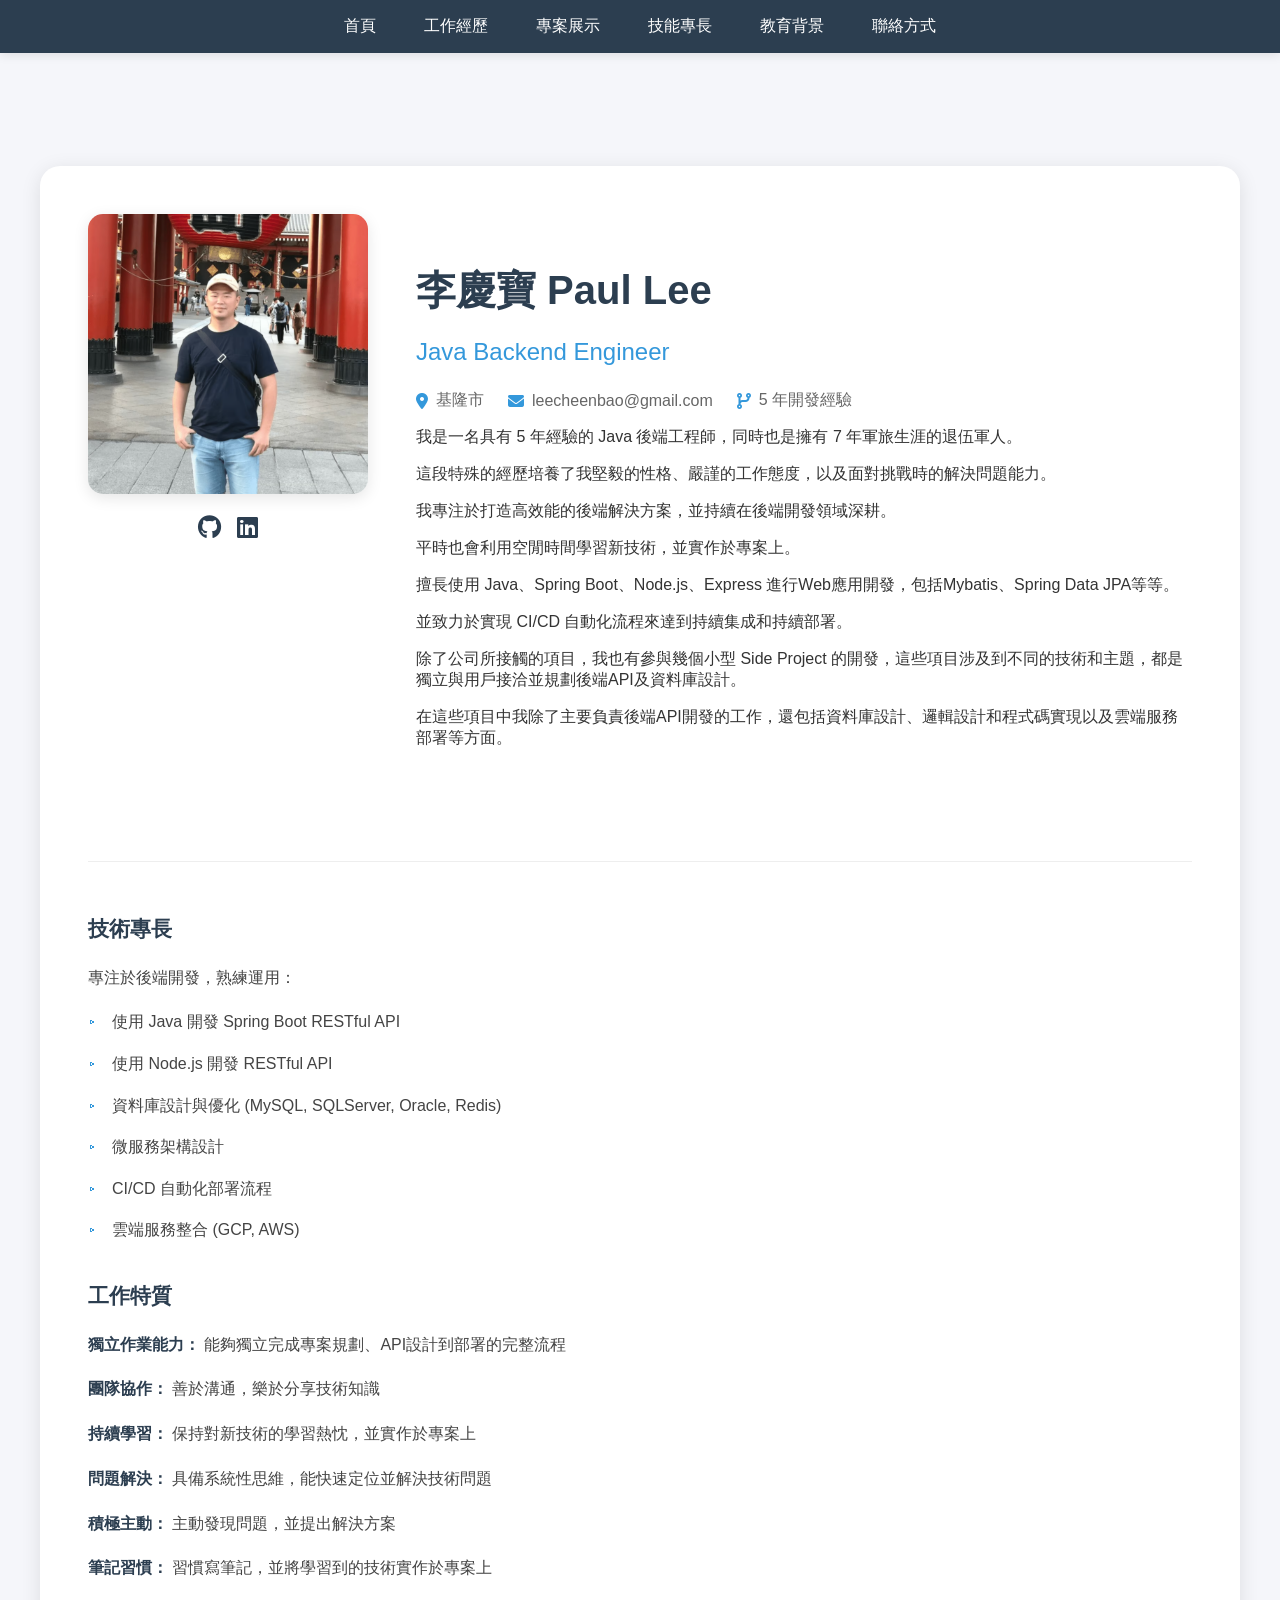
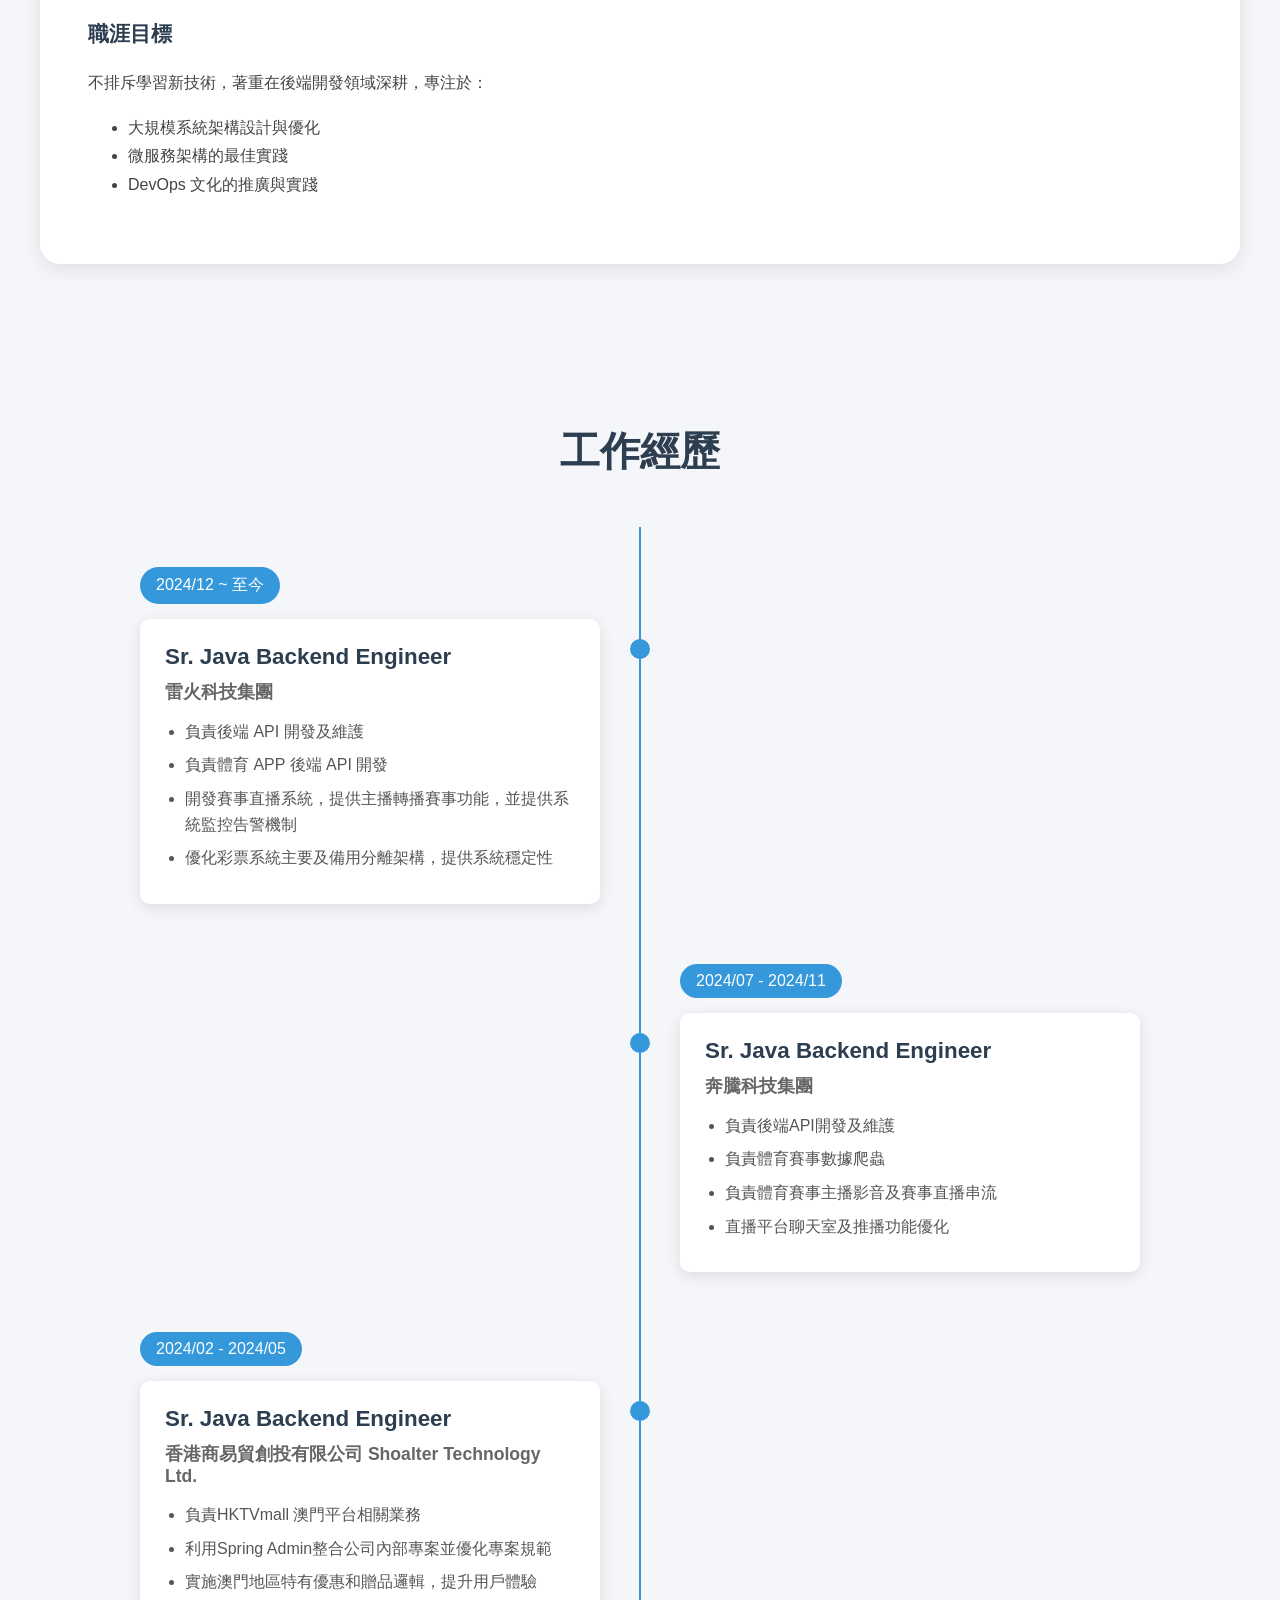
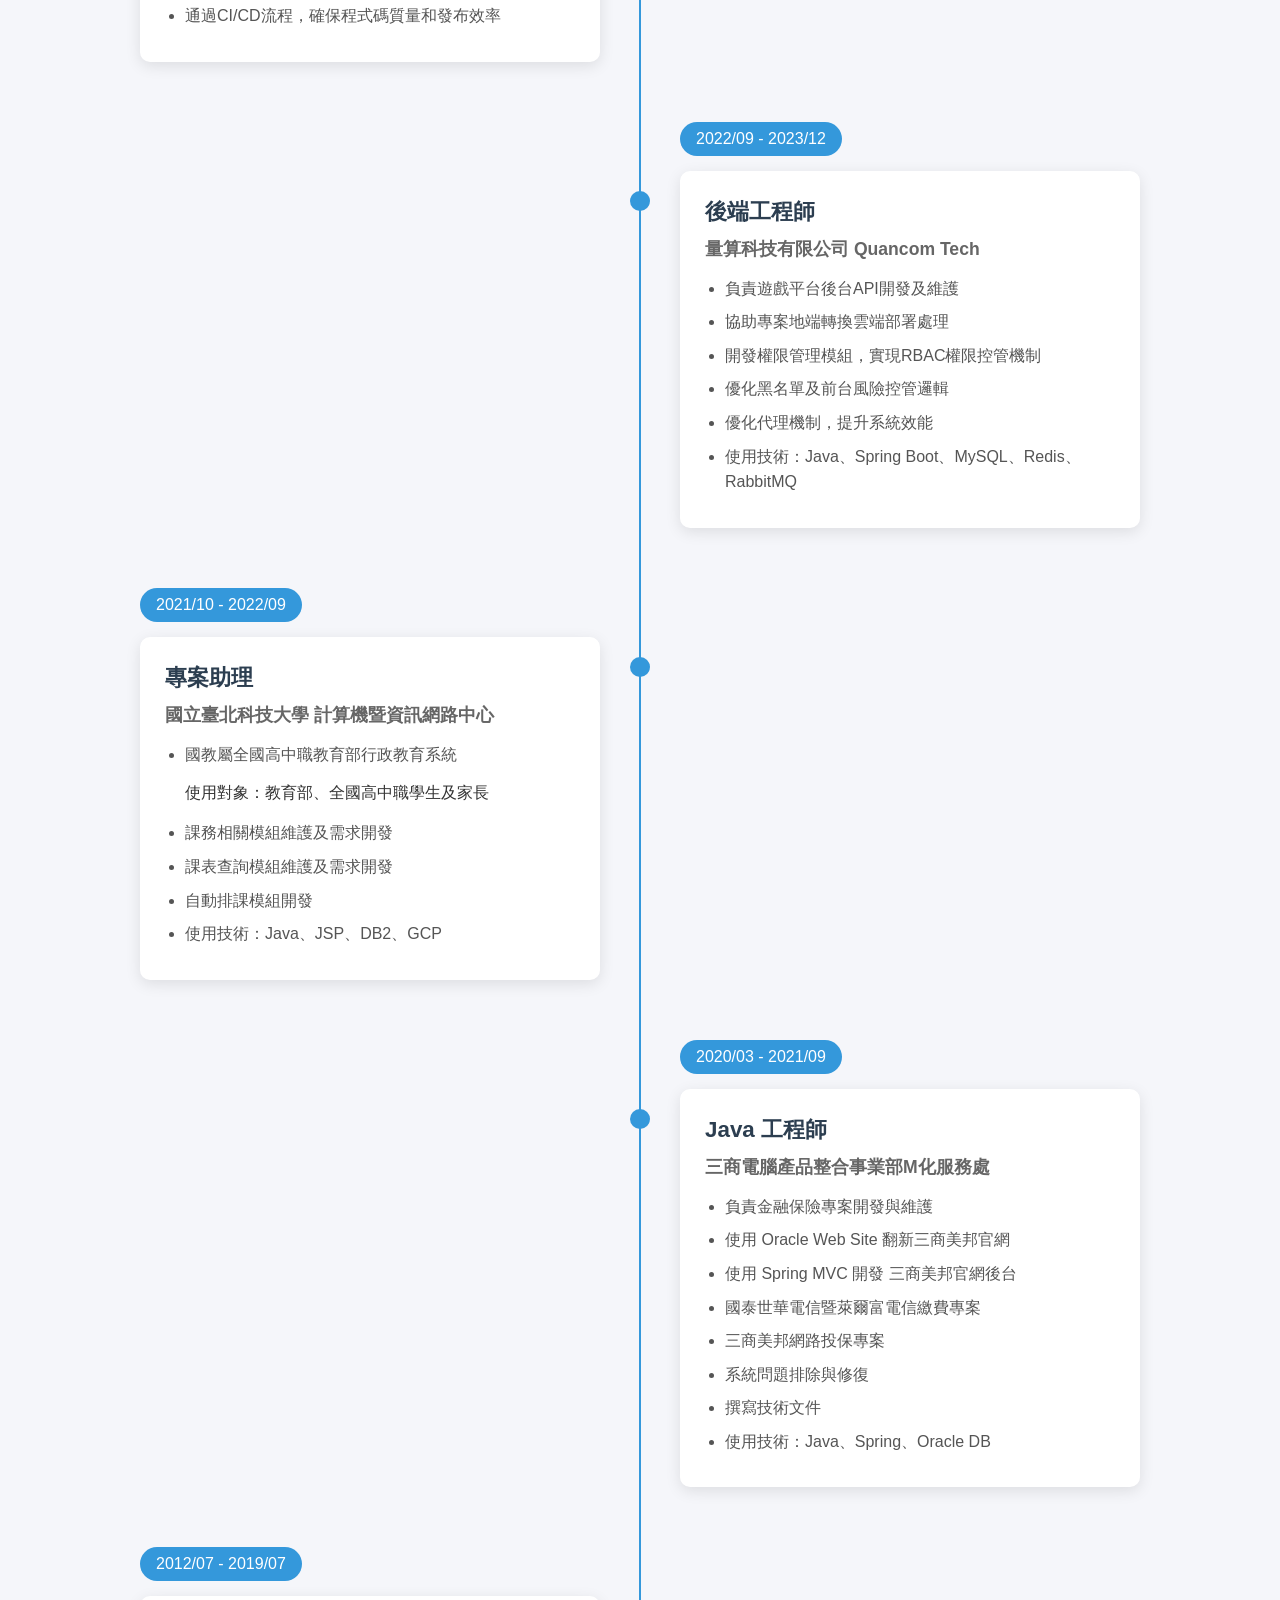
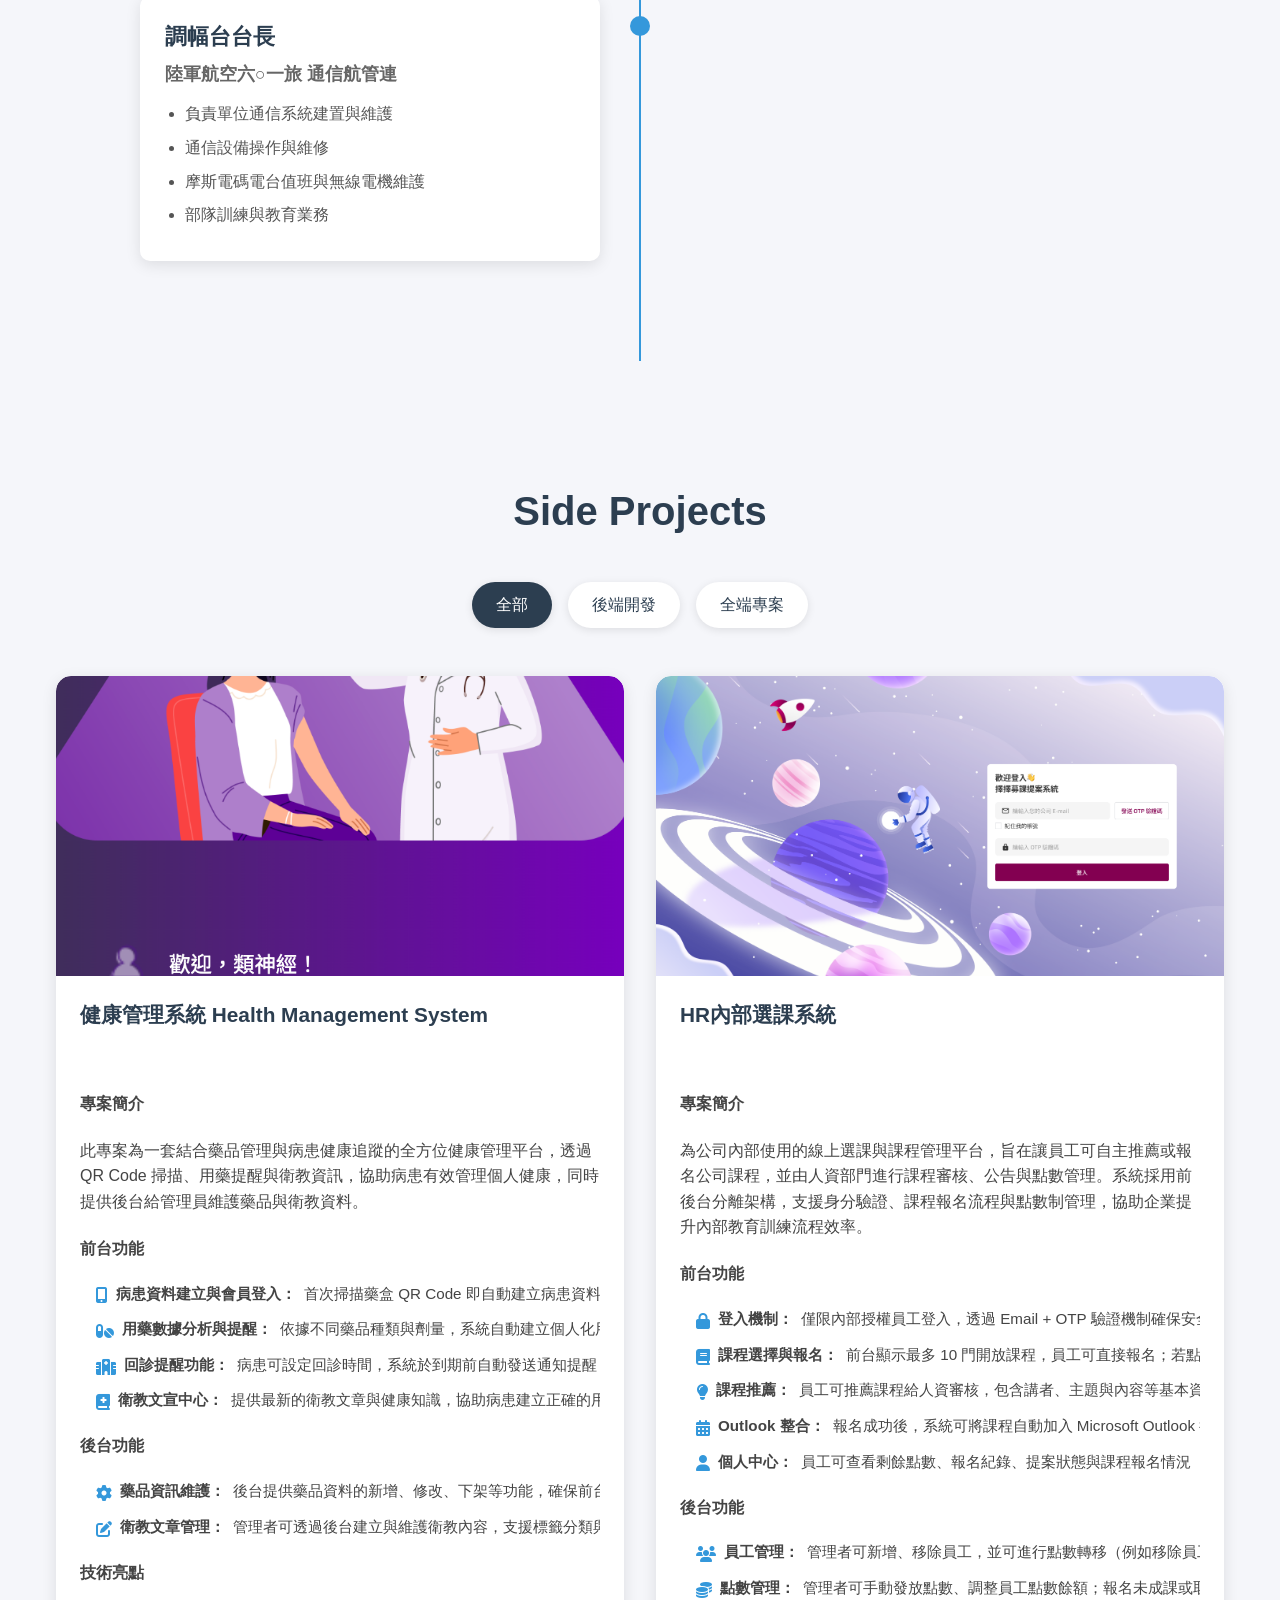
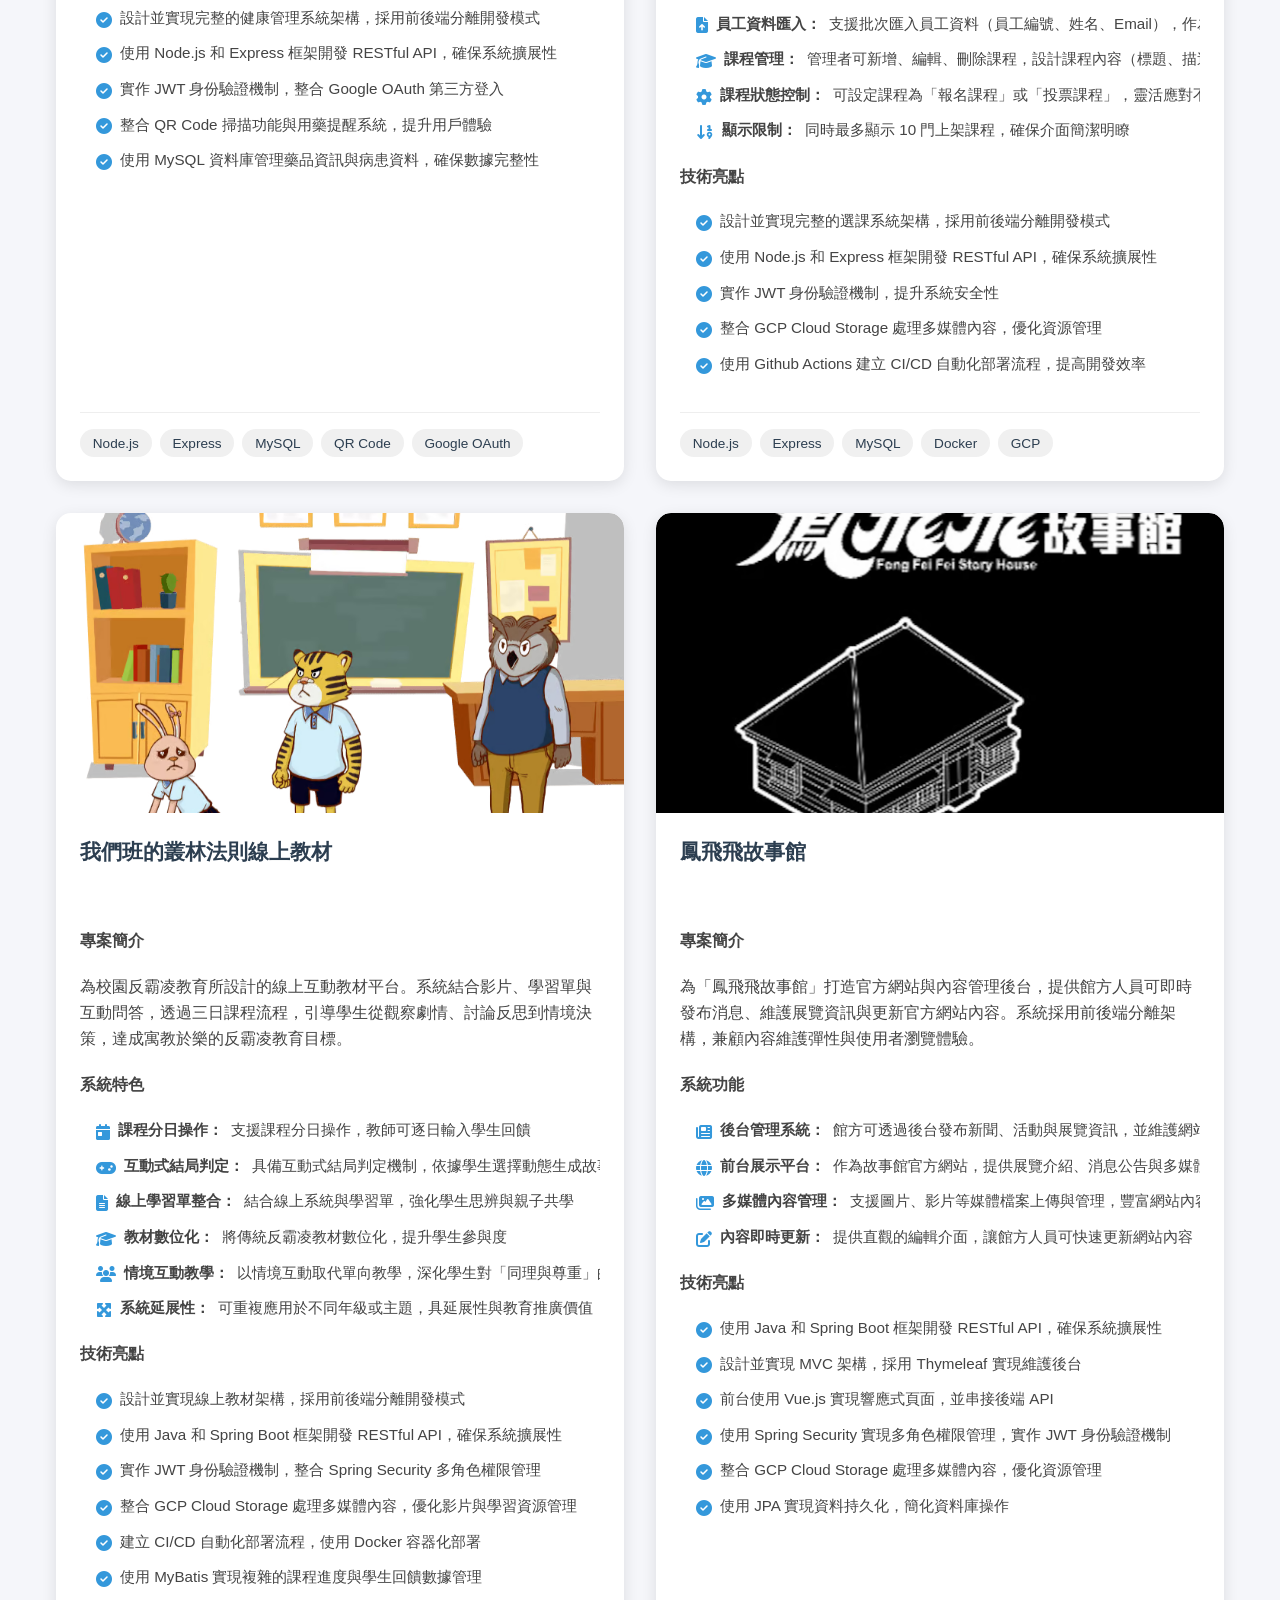
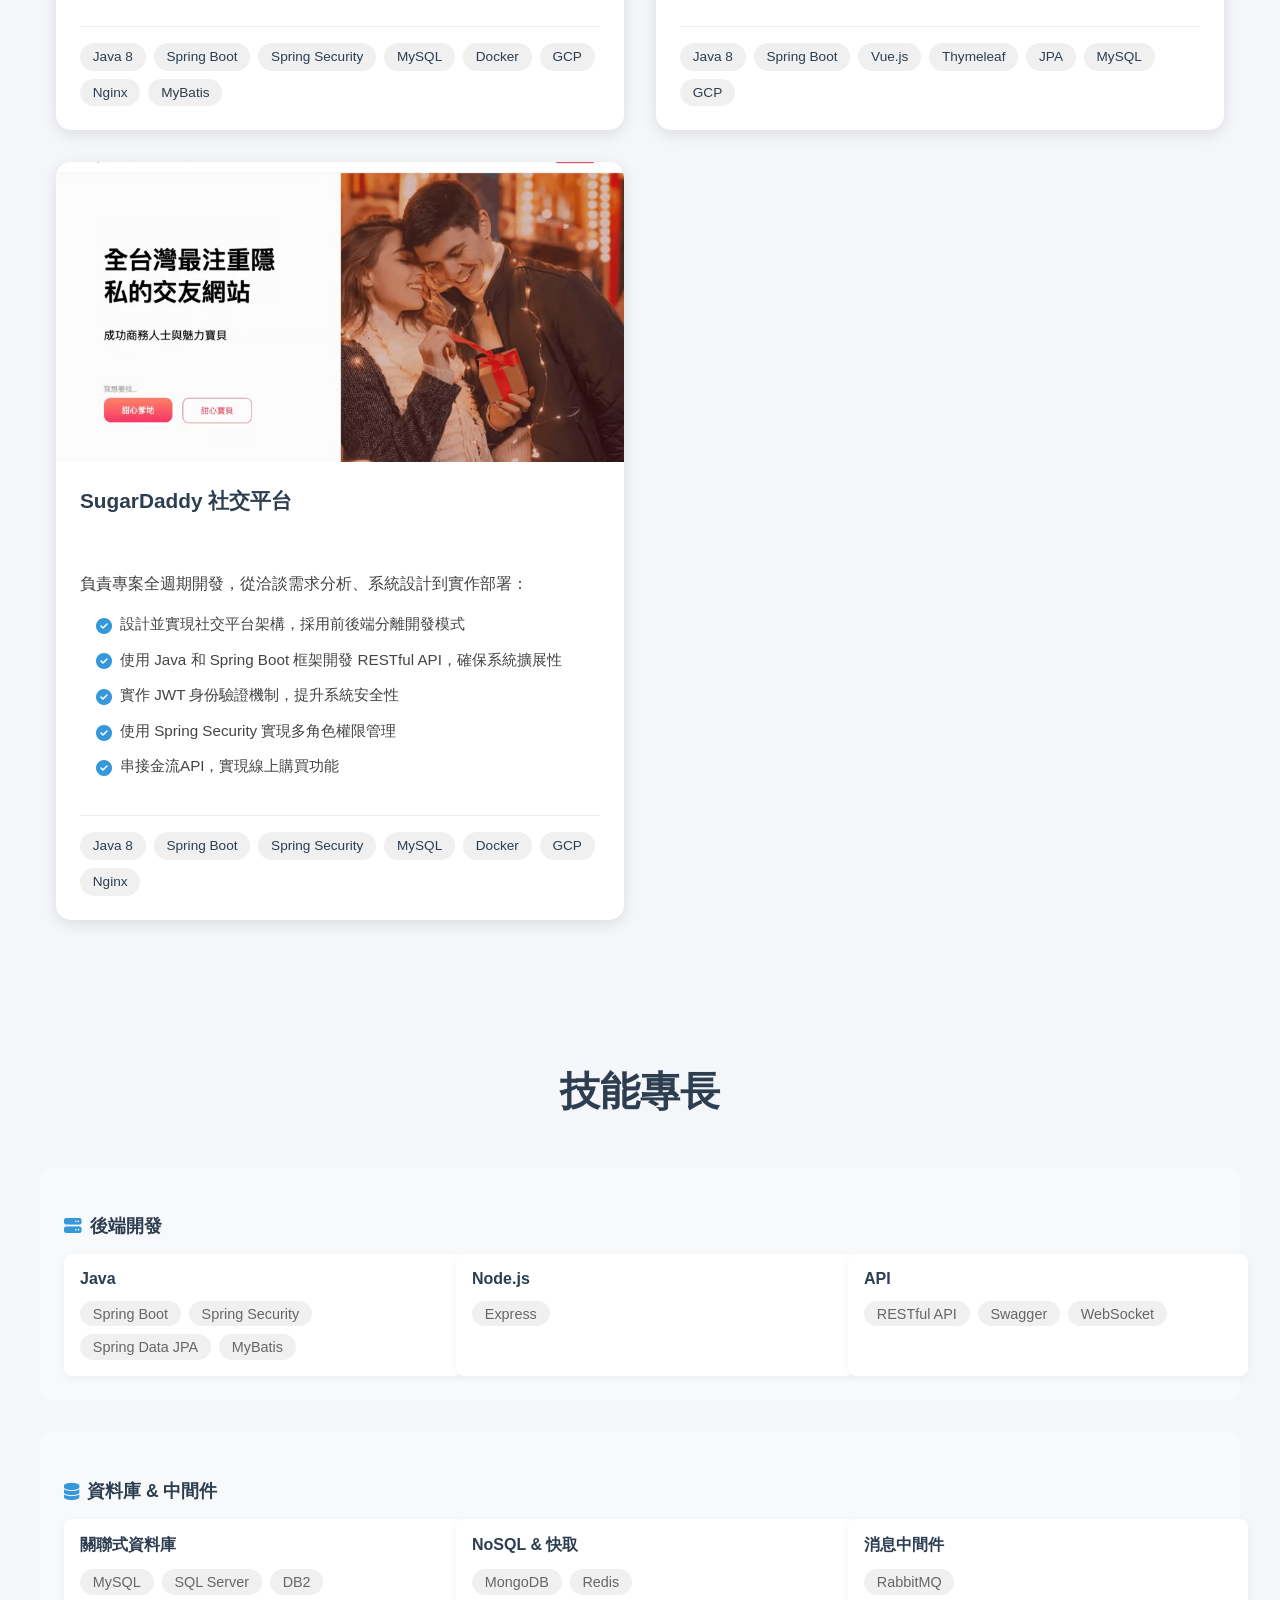
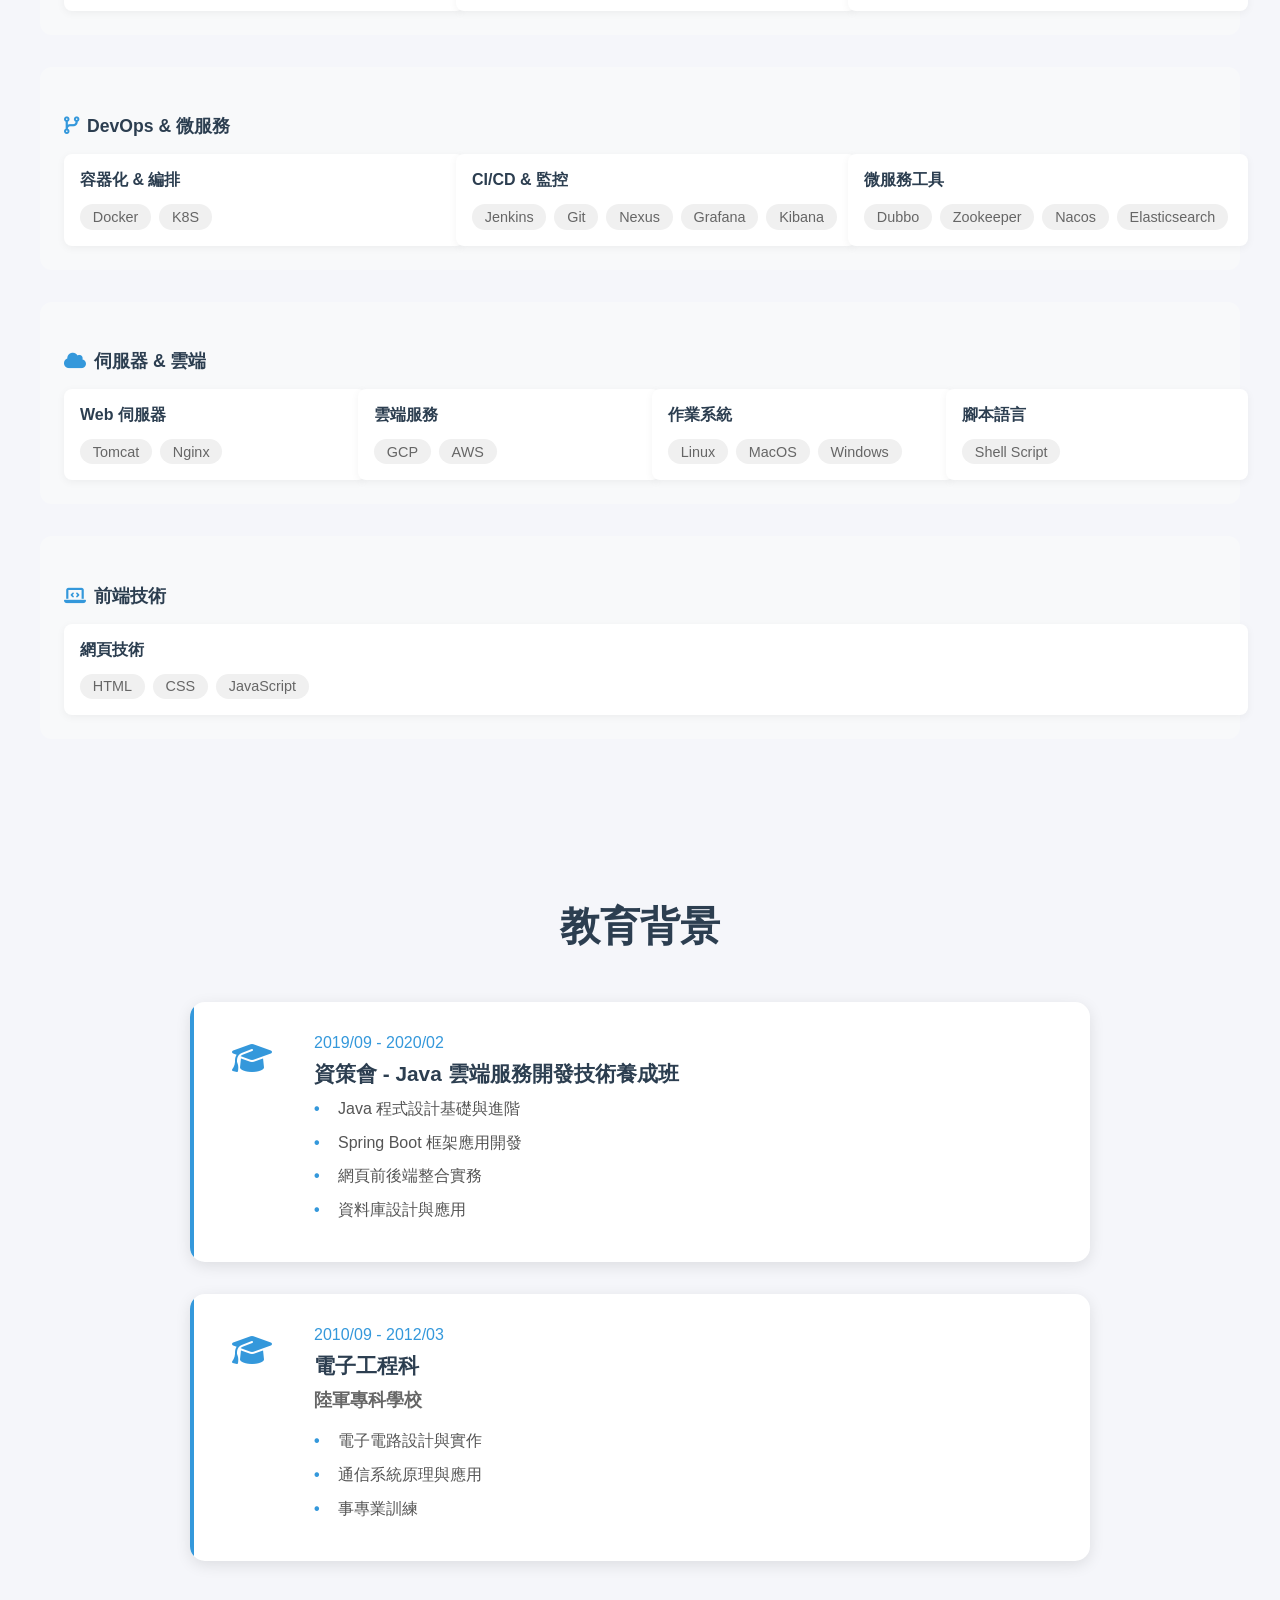
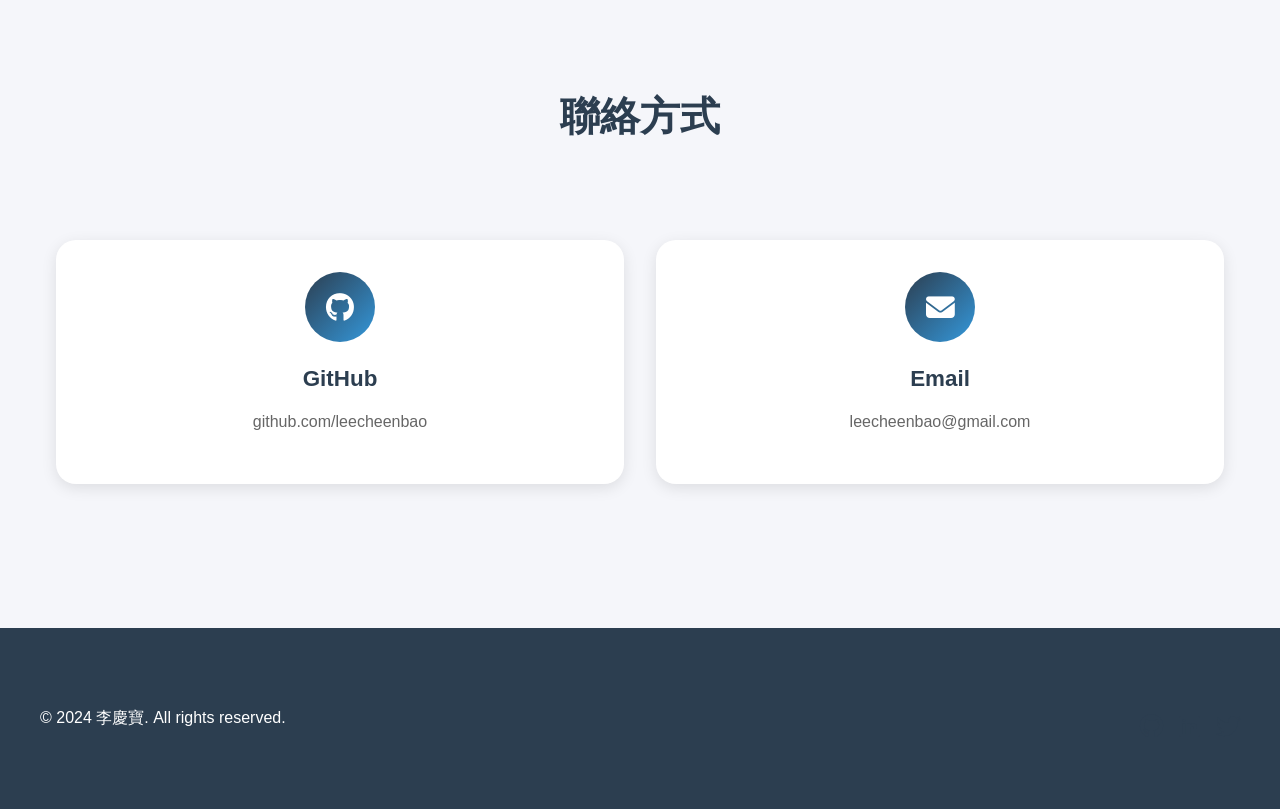
==== commit 1ea79872: "feat: 優化 side project 內容" ====
--- a/index.html
+++ b/index.html
@@ -220,7 +220,7 @@
 
         <section id="projects">
             <div class="container">
-                <h2 class="section-title">專案展示</h2>
+                <h2 class="section-title">Side Projects</h2>
 
                 <div class="projects-filter">
                     <button class="filter-btn active" data-filter="all">全部</button>
@@ -229,25 +229,152 @@
                 </div>
 
                 <div class="projects-grid">
+                    <!-- 健康管理系統 Health Management System -->
+                    <div class="project-card" data-category="backend">
+                        <div class="project-image">
+                            <img src="img/健康管理系統.png" alt="健康管理系統 Health Management System">
+                        </div>
+                        <div class="project-info">
+                            <h3>健康管理系統 Health Management System</h3>
+
+                            <div class="project-description">
+                                <h4>專案簡介</h4>
+                                <p>此專案為一套結合藥品管理與病患健康追蹤的全方位健康管理平台，透過 QR Code
+                                    掃描、用藥提醒與衛教資訊，協助病患有效管理個人健康，同時提供後台給管理員維護藥品與衛教資料。</p>
+
+                                <h4>前台功能</h4>
+                                <ul class="project-highlights">
+                                    <li>
+                                        <i class="fas fa-mobile-alt"></i>
+                                        <strong>病患資料建立與會員登入：</strong>首次掃描藥盒 QR Code 即自動建立病患資料，並可選擇使用 Google
+                                        第三方登入進行會員註冊與身分綁定
+                                    </li>
+                                    <li>
+                                        <i class="fas fa-pills"></i>
+                                        <strong>用藥數據分析與提醒：</strong>依據不同藥品種類與劑量，系統自動建立個人化用藥提醒，追蹤病患的服藥狀況與用藥紀錄
+                                    </li>
+                                    <li>
+                                        <i class="fas fa-hospital"></i>
+                                        <strong>回診提醒功能：</strong>病患可設定回診時間，系統於到期前自動發送通知提醒
+                                    </li>
+                                    <li>
+                                        <i class="fas fa-book-medical"></i>
+                                        <strong>衛教文宣中心：</strong>提供最新的衛教文章與健康知識，協助病患建立正確的用藥與健康觀念
+                                    </li>
+                                </ul>
+
+                                <h4>後台功能</h4>
+                                <ul class="project-highlights">
+                                    <li>
+                                        <i class="fas fa-cog"></i>
+                                        <strong>藥品資訊維護：</strong>後台提供藥品資料的新增、修改、下架等功能，確保前台用藥建議的準確性
+                                    </li>
+                                    <li>
+                                        <i class="fas fa-edit"></i>
+                                        <strong>衛教文章管理：</strong>管理者可透過後台建立與維護衛教內容，支援標籤分類與發布狀態控制
+                                    </li>
+                                </ul>
+
+                                <h4>技術亮點</h4>
+                                <ul class="project-highlights">
+                                    <li>
+                                        <i class="fas fa-check-circle"></i>
+                                        設計並實現完整的健康管理系統架構，採用前後端分離開發模式
+                                    </li>
+                                    <li>
+                                        <i class="fas fa-check-circle"></i>
+                                        使用 Node.js 和 Express 框架開發 RESTful API，確保系統擴展性
+                                    </li>
+                                    <li>
+                                        <i class="fas fa-check-circle"></i>
+                                        實作 JWT 身份驗證機制，整合 Google OAuth 第三方登入
+                                    </li>
+                                    <li>
+                                        <i class="fas fa-check-circle"></i>
+                                        整合 QR Code 掃描功能與用藥提醒系統，提升用戶體驗
+                                    </li>
+                                    <li>
+                                        <i class="fas fa-check-circle"></i>
+                                        使用 MySQL 資料庫管理藥品資訊與病患資料，確保數據完整性
+                                    </li>
+                                </ul>
+                            </div>
+                            <div class="project-tech">
+                                <span class="tech-tag">Node.js</span>
+                                <span class="tech-tag">Express</span>
+                                <span class="tech-tag">MySQL</span>
+                                <span class="tech-tag">QR Code</span>
+                                <span class="tech-tag">Google OAuth</span>
+                            </div>
+                        </div>
+                    </div>
+
                     <!-- 內部選課系統 -->
                     <div class="project-card" data-category="backend">
                         <div class="project-image">
                             <img src="img/icss.png" alt="HR內部選課系統">
-                            <!-- <div class="project-links">
-                              <a href="https://wasupstudionobullying.com" target="_blank" class="project-link">
-                                  <i class="fas fa-external-link-alt"></i> Demo
-                              </a>
-                              <a href="https://github.com/leecheenbao/wasupstudio" target="_blank" class="project-link">
-                                  <i class="fab fa-github"></i> GitHub
-                              </a>
-                            </div> -->
                         </div>
                         <div class="project-info">
                             <h3>HR內部選課系統</h3>
+
                             <div class="project-description">
-                                <p>
-                                    負責專案全週期開發，從洽談需求分析、系統設計到實作部署：
+                                <h4>專案簡介</h4>
+                                <p>為公司內部使用的線上選課與課程管理平台，旨在讓員工可自主推薦或報名公司課程，並由人資部門進行課程審核、公告與點數管理。系統採用前後台分離架構，支援身分驗證、課程報名流程與點數制管理，協助企業提升內部教育訓練流程效率。
                                 </p>
+
+                                <h4>前台功能</h4>
+                                <ul class="project-highlights">
+                                    <li>
+                                        <i class="fas fa-lock"></i>
+                                        <strong>登入機制：</strong>僅限內部授權員工登入，透過 Email + OTP 驗證機制確保安全。登入 Email 與後台員工資料比對
+                                    </li>
+                                    <li>
+                                        <i class="fas fa-book"></i>
+                                        <strong>課程選擇與報名：</strong>前台顯示最多 10 門開放課程，員工可直接報名；若點數不足則無法報名
+                                    </li>
+                                    <li>
+                                        <i class="fas fa-lightbulb"></i>
+                                        <strong>課程推薦：</strong>員工可推薦課程給人資審核，包含講者、主題與內容等基本資訊，流程簡單類似活動表單
+                                    </li>
+                                    <li>
+                                        <i class="fas fa-calendar-alt"></i>
+                                        <strong>Outlook 整合：</strong>報名成功後，系統可將課程自動加入 Microsoft Outlook 行事曆
+                                    </li>
+                                    <li>
+                                        <i class="fas fa-user"></i>
+                                        <strong>個人中心：</strong>員工可查看剩餘點數、報名紀錄、提案狀態與課程報名情況
+                                    </li>
+                                </ul>
+
+                                <h4>後台功能</h4>
+                                <ul class="project-highlights">
+                                    <li>
+                                        <i class="fas fa-users"></i>
+                                        <strong>員工管理：</strong>管理者可新增、移除員工，並可進行點數轉移（例如移除員工時自動轉移其點數）
+                                    </li>
+                                    <li>
+                                        <i class="fas fa-coins"></i>
+                                        <strong>點數管理：</strong>管理者可手動發放點數、調整員工點數餘額；報名未成課或取消報名時，點數自動或人工返還
+                                    </li>
+                                    <li>
+                                        <i class="fas fa-file-upload"></i>
+                                        <strong>員工資料匯入：</strong>支援批次匯入員工資料（員工編號、姓名、Email），作為登入驗證依據
+                                    </li>
+                                    <li>
+                                        <i class="fas fa-graduation-cap"></i>
+                                        <strong>課程管理：</strong>管理者可新增、編輯、刪除課程，設計課程內容（標題、描述、時間、圖片、報名人數等），並決定是否上架
+                                    </li>
+                                    <li>
+                                        <i class="fas fa-cog"></i>
+                                        <strong>課程狀態控制：</strong>可設定課程為「報名課程」或「投票課程」，靈活應對不同活動形式
+                                    </li>
+                                    <li>
+                                        <i class="fas fa-sort-numeric-down"></i>
+                                        <strong>顯示限制：</strong>同時最多顯示 10 門上架課程，確保介面簡潔明瞭
+                                    </li>
+                                </ul>
+
+                                <h4>技術亮點</h4>
                                 <ul class="project-highlights">
                                     <li>
                                         <i class="fas fa-check-circle"></i>
@@ -298,9 +425,38 @@
                         <div class="project-info">
                             <h3>我們班的叢林法則線上教材</h3>
                             <div class="project-description">
-                                <p>
-                                    負責專案全週期開發，從洽談需求分析、系統設計到實作部署：
-                                </p>
+                                <h4>專案簡介</h4>
+                                <p>為校園反霸凌教育所設計的線上互動教材平台。系統結合影片、學習單與互動問答，透過三日課程流程，引導學生從觀察劇情、討論反思到情境決策，達成寓教於樂的反霸凌教育目標。</p>
+
+                                <h4>系統特色</h4>
+                                <ul class="project-highlights">
+                                    <li>
+                                        <i class="fas fa-calendar-day"></i>
+                                        <strong>課程分日操作：</strong>支援課程分日操作，教師可逐日輸入學生回饋
+                                    </li>
+                                    <li>
+                                        <i class="fas fa-gamepad"></i>
+                                        <strong>互動式結局判定：</strong>具備互動式結局判定機制，依據學生選擇動態生成故事結果
+                                    </li>
+                                    <li>
+                                        <i class="fas fa-file-alt"></i>
+                                        <strong>線上學習單整合：</strong>結合線上系統與學習單，強化學生思辨與親子共學
+                                    </li>
+                                    <li>
+                                        <i class="fas fa-graduation-cap"></i>
+                                        <strong>教材數位化：</strong>將傳統反霸凌教材數位化，提升學生參與度
+                                    </li>
+                                    <li>
+                                        <i class="fas fa-users"></i>
+                                        <strong>情境互動教學：</strong>以情境互動取代單向教學，深化學生對「同理與尊重」的理解
+                                    </li>
+                                    <li>
+                                        <i class="fas fa-expand-arrows-alt"></i>
+                                        <strong>系統延展性：</strong>可重複應用於不同年級或主題，具延展性與教育推廣價值
+                                    </li>
+                                </ul>
+
+                                <h4>技術亮點</h4>
                                 <ul class="project-highlights">
                                     <li>
                                         <i class="fas fa-check-circle"></i>
@@ -312,23 +468,19 @@
                                     </li>
                                     <li>
                                         <i class="fas fa-check-circle"></i>
-                                        實作 JWT 身份驗證機制，提升系統安全性
-                                    </li>
-                                    <li>
-                                        <i class="fas fa-check-circle"></i>
-                                        整合 GCP Cloud Storage 處理多媒體內容，優化資源管理
-                                    </li>
-                                    <li>
-                                        <i class="fas fa-check-circle"></i>
-                                        建立 CI/CD 自動化部署流程，提高開發效率
-                                    </li>
-                                    <li>
-                                        <i class="fas fa-check-circle"></i>
-                                        使用 Spring Security 實現多角色權限管理
-                                    </li>
-                                    <li>
-                                        <i class="fas fa-check-circle"></i>
-                                        串接金流API，實現線上購買功能
+                                        實作 JWT 身份驗證機制，整合 Spring Security 多角色權限管理
+                                    </li>
+                                    <li>
+                                        <i class="fas fa-check-circle"></i>
+                                        整合 GCP Cloud Storage 處理多媒體內容，優化影片與學習資源管理
+                                    </li>
+                                    <li>
+                                        <i class="fas fa-check-circle"></i>
+                                        建立 CI/CD 自動化部署流程，使用 Docker 容器化部署
+                                    </li>
+                                    <li>
+                                        <i class="fas fa-check-circle"></i>
+                                        使用 MyBatis 實現複雜的課程進度與學生回饋數據管理
                                     </li>
                                 </ul>
                             </div>
@@ -341,58 +493,6 @@
                                 <span class="tech-tag">GCP</span>
                                 <span class="tech-tag">Nginx</span>
                                 <span class="tech-tag">MyBatis</span>
-                            </div>
-                        </div>
-                    </div>
-
-                    <!-- SugarDaddy - 後端專案 -->
-                    <div class="project-card" data-category="backend">
-                        <div class="project-image">
-                            <img src="img/包養網.avif" alt="SugarDaddy">
-                            <div class="project-links">
-                                <a href="#" target="_blank" class="project-link">
-                                    <i class="fab fa-github"></i> GitHub
-                                </a>
-                            </div>
-                        </div>
-                        <div class="project-info">
-                            <h3>SugarDaddy 社交平台</h3>
-
-                            <div class="project-description">
-                                <p>
-                                    負責專案全週期開發，從洽談需求分析、系統設計到實作部署：
-                                </p>
-                                <ul class="project-highlights">
-                                    <li>
-                                        <i class="fas fa-check-circle"></i>
-                                        設計並實現社交平台架構，採用前後端分離開發模式
-                                    </li>
-                                    <li>
-                                        <i class="fas fa-check-circle"></i>
-                                        使用 Java 和 Spring Boot 框架開發 RESTful API，確保系統擴展性
-                                    </li>
-                                    <li>
-                                        <i class="fas fa-check-circle"></i>
-                                        實作 JWT 身份驗證機制，提升系統安全性
-                                    </li>
-                                    <li>
-                                        <i class="fas fa-check-circle"></i>
-                                        使用 Spring Security 實現多角色權限管理
-                                    </li>
-                                    <li>
-                                        <i class="fas fa-check-circle"></i>
-                                        串接金流API，實現線上購買功能
-                                    </li>
-                                </ul>
-                            </div>
-                            <div class="project-tech">
-                                <span class="tech-tag">Java 8</span>
-                                <span class="tech-tag">Spring Boot</span>
-                                <span class="tech-tag">Spring Security</span>
-                                <span class="tech-tag">MySQL</span>
-                                <span class="tech-tag">Docker</span>
-                                <span class="tech-tag">GCP</span>
-                                <span class="tech-tag">Nginx</span>
                             </div>
                         </div>
                     </div>
@@ -414,9 +514,30 @@
                         <div class="project-info">
                             <h3>鳳飛飛故事館</h3>
                             <div class="project-description">
-                                <p>
-                                    負責專案全週期開發，從洽談需求分析、系統設計到實作部署：
-                                </p>
+                                <h4>專案簡介</h4>
+                                <p>為「鳳飛飛故事館」打造官方網站與內容管理後台，提供館方人員可即時發布消息、維護展覽資訊與更新官方網站內容。系統採用前後端分離架構，兼顧內容維護彈性與使用者瀏覽體驗。</p>
+                                
+                                <h4>系統功能</h4>
+                                <ul class="project-highlights">
+                                    <li>
+                                        <i class="fas fa-newspaper"></i>
+                                        <strong>後台管理系統：</strong>館方可透過後台發布新聞、活動與展覽資訊，並維護網站模板架構
+                                    </li>
+                                    <li>
+                                        <i class="fas fa-globe"></i>
+                                        <strong>前台展示平台：</strong>作為故事館官方網站，提供展覽介紹、消息公告與多媒體內容瀏覽
+                                    </li>
+                                    <li>
+                                        <i class="fas fa-images"></i>
+                                        <strong>多媒體內容管理：</strong>支援圖片、影片等媒體檔案上傳與管理，豐富網站內容呈現
+                                    </li>
+                                    <li>
+                                        <i class="fas fa-edit"></i>
+                                        <strong>內容即時更新：</strong>提供直觀的編輯介面，讓館方人員可快速更新網站內容
+                                    </li>
+                                </ul>
+
+                                <h4>技術亮點</h4>
                                 <ul class="project-highlights">
                                     <li>
                                         <i class="fas fa-check-circle"></i>
@@ -424,25 +545,30 @@
                                     </li>
                                     <li>
                                         <i class="fas fa-check-circle"></i>
-                                        設計並實現MVC架構，採用Thymeleaf實現維護後台
-                                    </li>
-                                    <li>
-                                        <i class="fas fa-check-circle"></i>
-                                        官網畫面使用Vue.js實現頁面，並串接後端API
-                                    </li>
-                                    <li>
-                                        <i class="fas fa-check-circle"></i>
-                                        使用 Spring Security 實現多角色權限管理，實作 JWT 身份驗證機制，提升系統安全性
+                                        設計並實現 MVC 架構，採用 Thymeleaf 實現維護後台
+                                    </li>
+                                    <li>
+                                        <i class="fas fa-check-circle"></i>
+                                        前台使用 Vue.js 實現響應式頁面，並串接後端 API
+                                    </li>
+                                    <li>
+                                        <i class="fas fa-check-circle"></i>
+                                        使用 Spring Security 實現多角色權限管理，實作 JWT 身份驗證機制
                                     </li>
                                     <li>
                                         <i class="fas fa-check-circle"></i>
                                         整合 GCP Cloud Storage 處理多媒體內容，優化資源管理
+                                    </li>
+                                    <li>
+                                        <i class="fas fa-check-circle"></i>
+                                        使用 JPA 實現資料持久化，簡化資料庫操作
                                     </li>
                                 </ul>
                             </div>
                             <div class="project-tech">
                                 <span class="tech-tag">Java 8</span>
                                 <span class="tech-tag">Spring Boot</span>
+                                <span class="tech-tag">Vue.js</span>
                                 <span class="tech-tag">Thymeleaf</span>
                                 <span class="tech-tag">JPA</span>
                                 <span class="tech-tag">MySQL</span>
@@ -450,6 +576,60 @@
                             </div>
                         </div>
                     </div>
+
+                    <!-- SugarDaddy - 後端專案 -->
+                    <div class="project-card" data-category="backend">
+                        <div class="project-image">
+                            <img src="img/包養網.avif" alt="SugarDaddy">
+                            <div class="project-links">
+                                <a href="#" target="_blank" class="project-link">
+                                    <i class="fab fa-github"></i> GitHub
+                                </a>
+                            </div>
+                        </div>
+                        <div class="project-info">
+                            <h3>SugarDaddy 社交平台</h3>
+
+                            <div class="project-description">
+                                <p>
+                                    負責專案全週期開發，從洽談需求分析、系統設計到實作部署：
+                                </p>
+                                <ul class="project-highlights">
+                                    <li>
+                                        <i class="fas fa-check-circle"></i>
+                                        設計並實現社交平台架構，採用前後端分離開發模式
+                                    </li>
+                                    <li>
+                                        <i class="fas fa-check-circle"></i>
+                                        使用 Java 和 Spring Boot 框架開發 RESTful API，確保系統擴展性
+                                    </li>
+                                    <li>
+                                        <i class="fas fa-check-circle"></i>
+                                        實作 JWT 身份驗證機制，提升系統安全性
+                                    </li>
+                                    <li>
+                                        <i class="fas fa-check-circle"></i>
+                                        使用 Spring Security 實現多角色權限管理
+                                    </li>
+                                    <li>
+                                        <i class="fas fa-check-circle"></i>
+                                        串接金流API，實現線上購買功能
+                                    </li>
+                                </ul>
+                            </div>
+                            <div class="project-tech">
+                                <span class="tech-tag">Java 8</span>
+                                <span class="tech-tag">Spring Boot</span>
+                                <span class="tech-tag">Spring Security</span>
+                                <span class="tech-tag">MySQL</span>
+                                <span class="tech-tag">Docker</span>
+                                <span class="tech-tag">GCP</span>
+                                <span class="tech-tag">Nginx</span>
+                            </div>
+                        </div>
+                    </div>
+
+
                 </div>
             </div>
         </section>
--- a/styles.css
+++ b/styles.css
@@ -1366,6 +1366,12 @@
     font-size: 0.95rem;
     line-height: 1.5;
     color: #444;
+    white-space: nowrap;
+}
+
+.project-highlights li strong {
+    white-space: nowrap;
+    display: inline;
 }
 
 .project-tech {
@@ -1398,6 +1404,7 @@
 
     .project-highlights li {
         font-size: 0.9rem;
+        white-space: nowrap;
     }
 }
 
@@ -1405,9 +1412,9 @@
 .projects-grid {
     display: grid;
     grid-template-columns: repeat(2, 1fr);
-    gap: 2rem;
+    gap: rem;
     padding: 1rem;
-    max-width: 1200px;
+    max-width: 1500px;
     margin: 0 auto;
 }
 
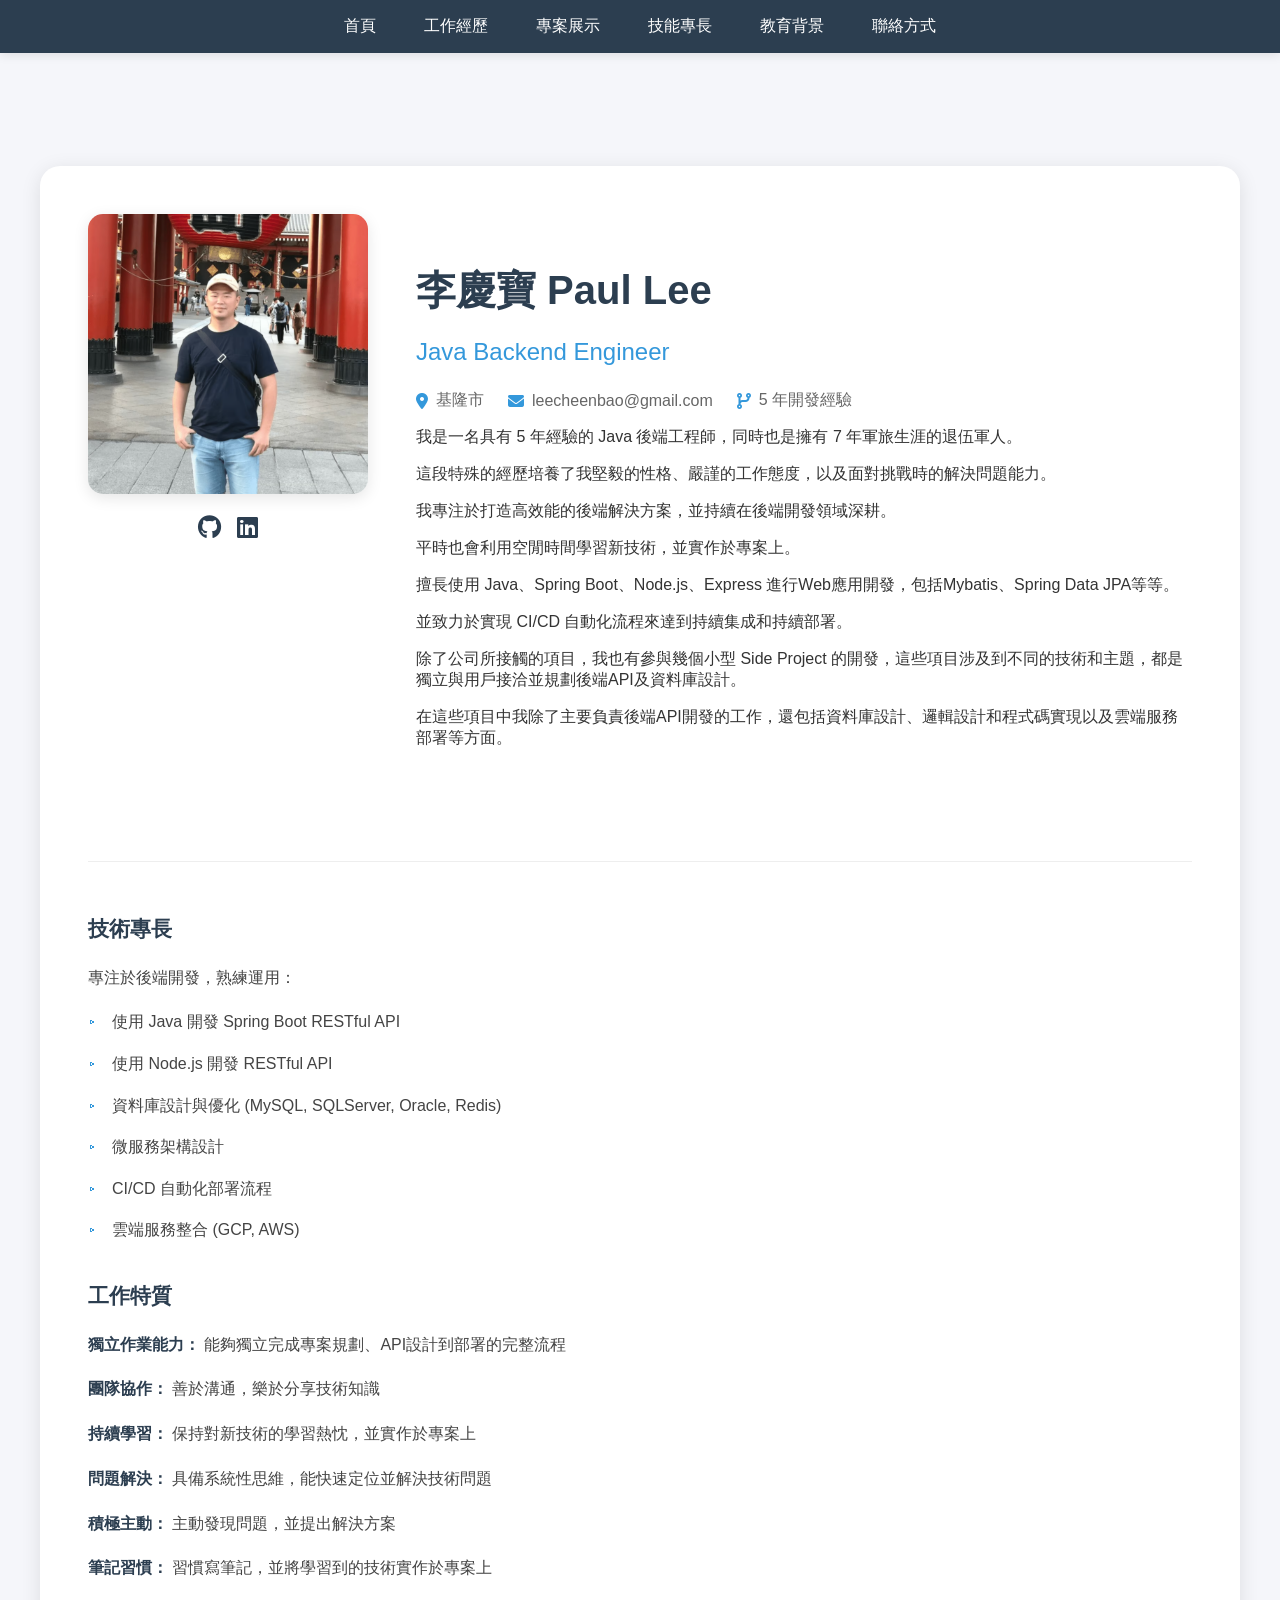
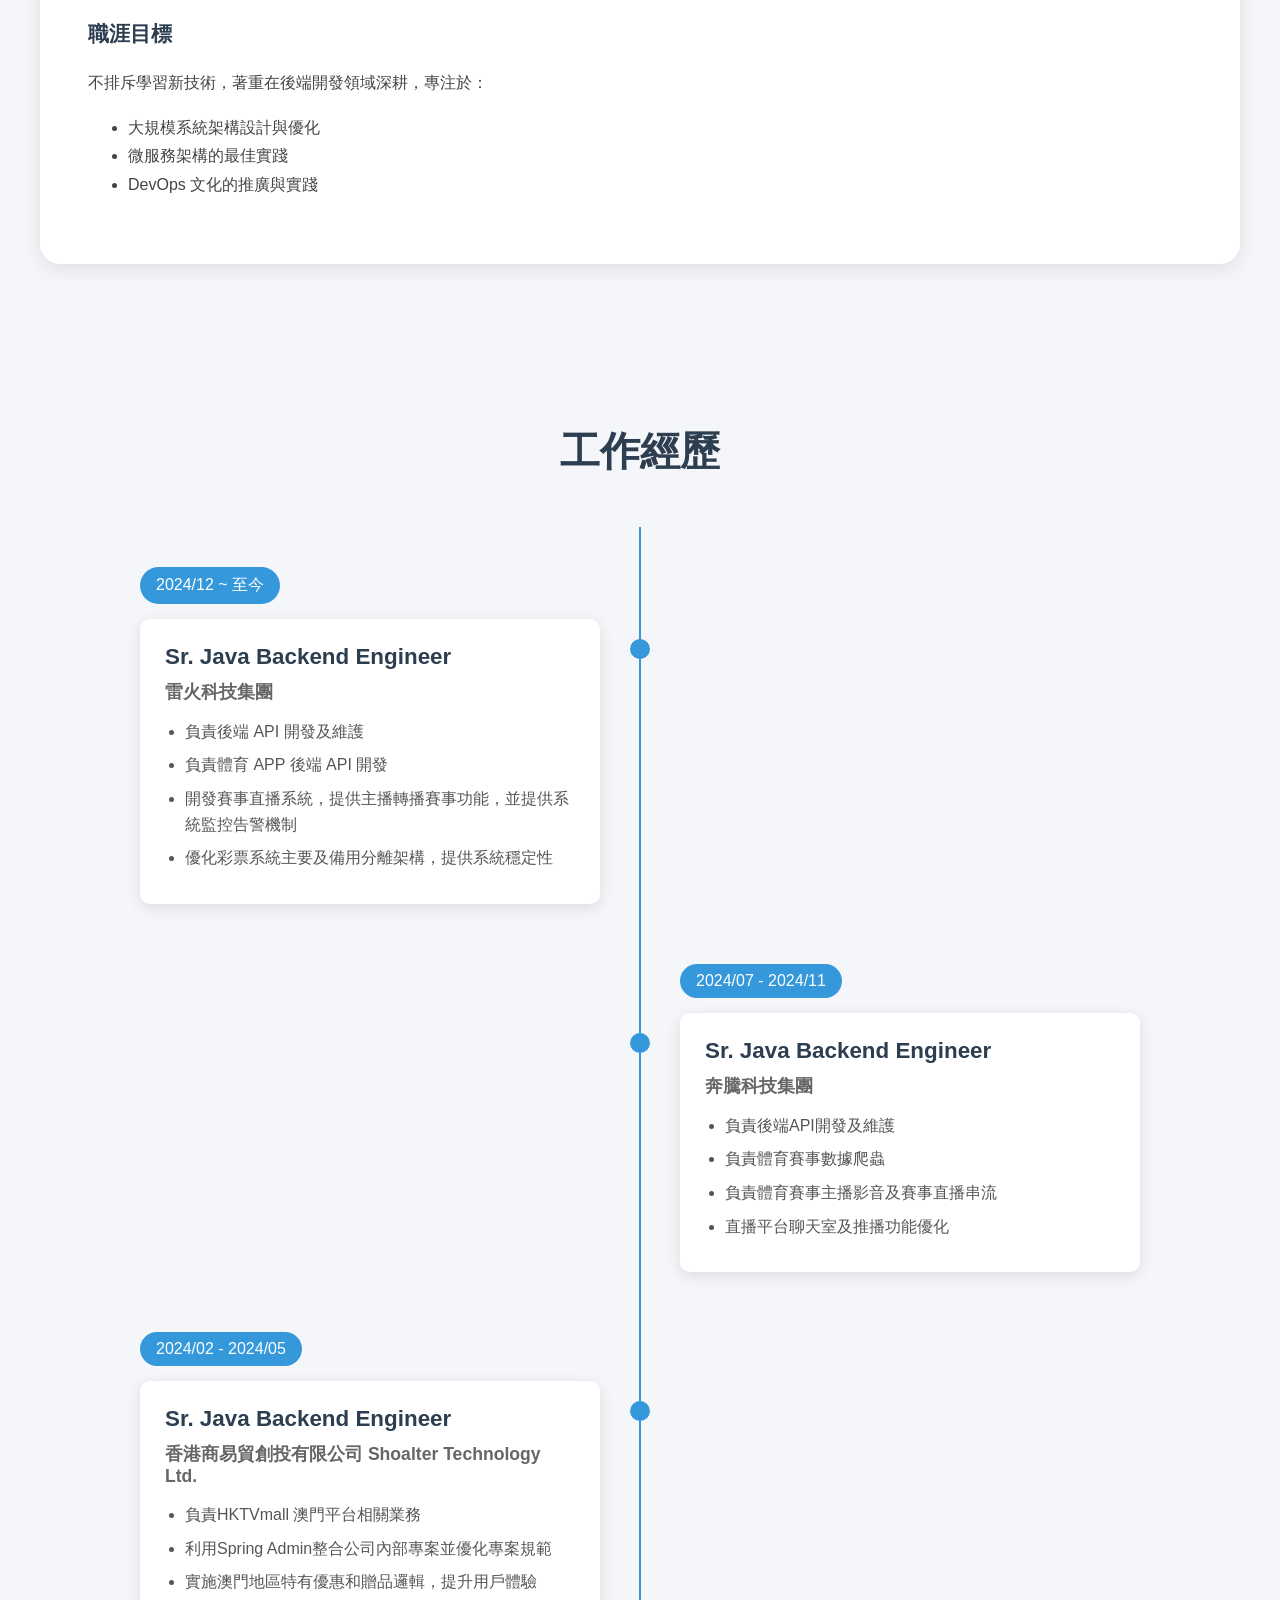
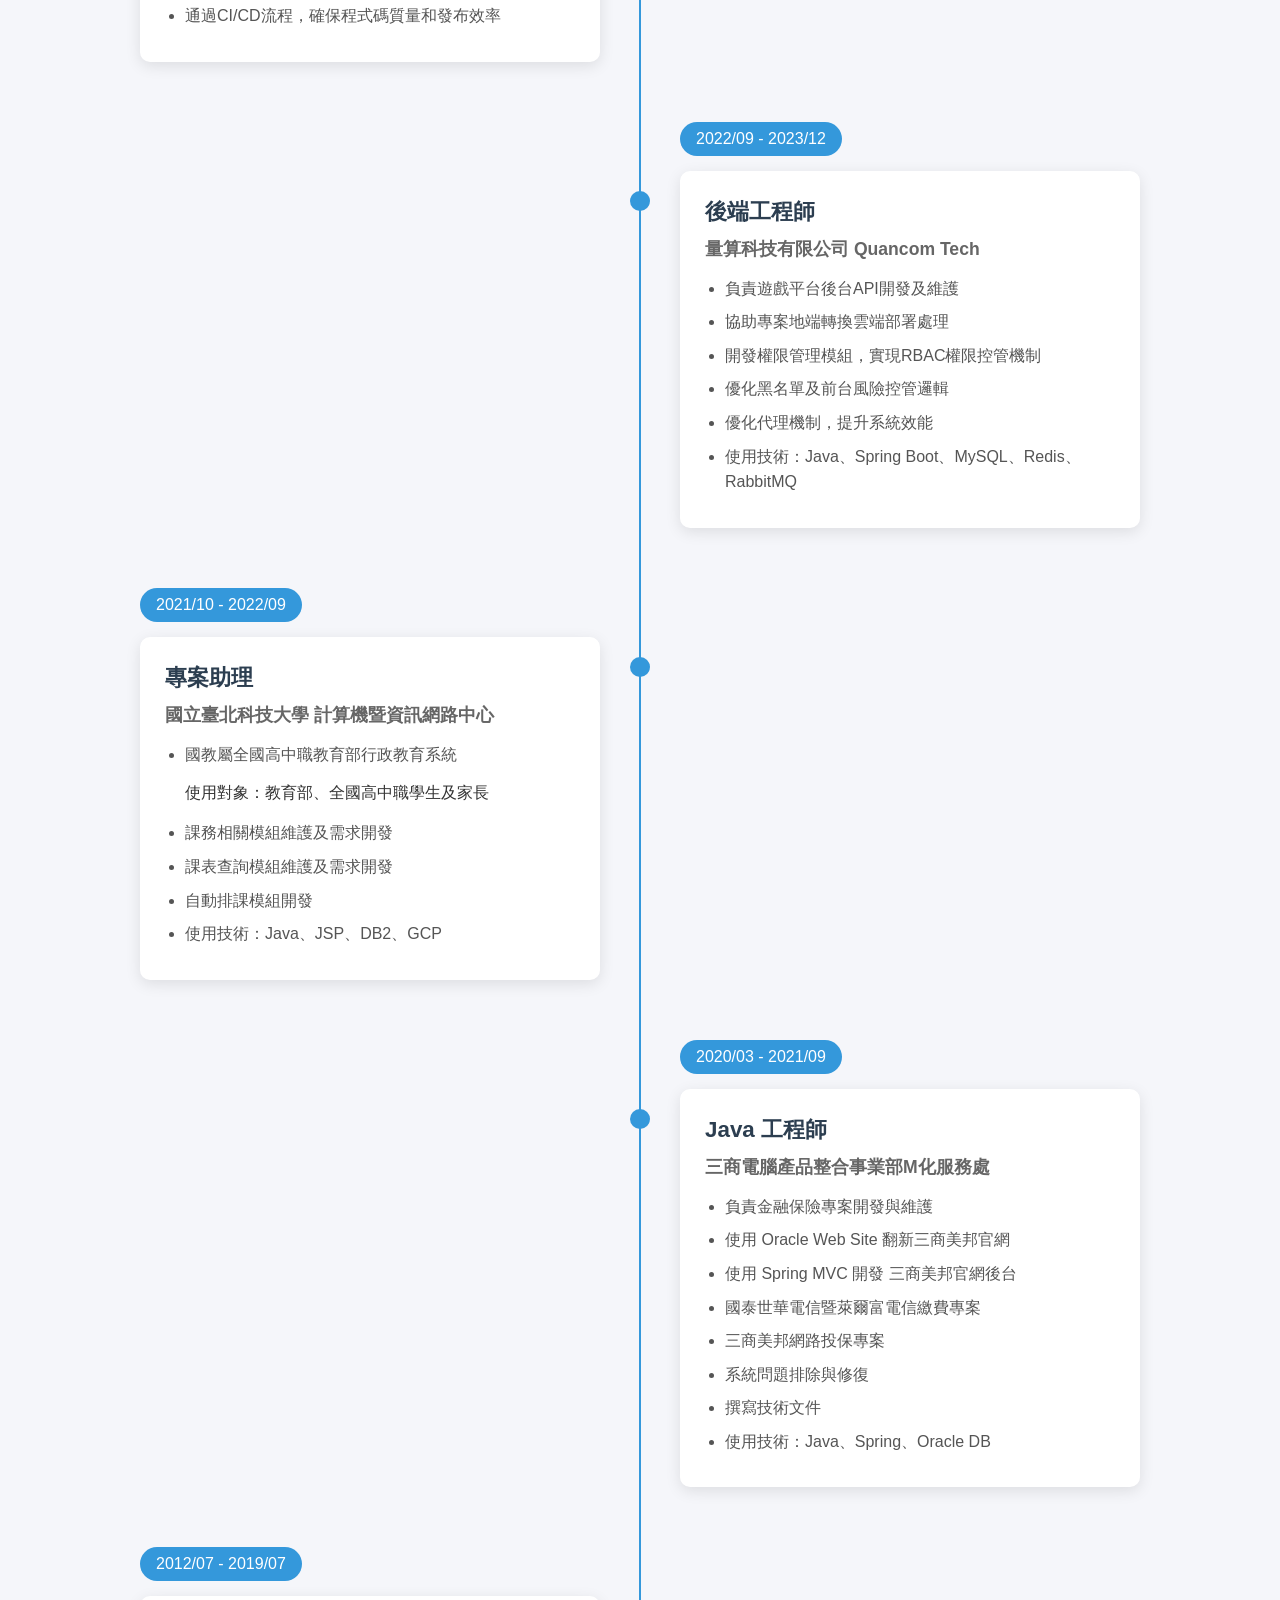
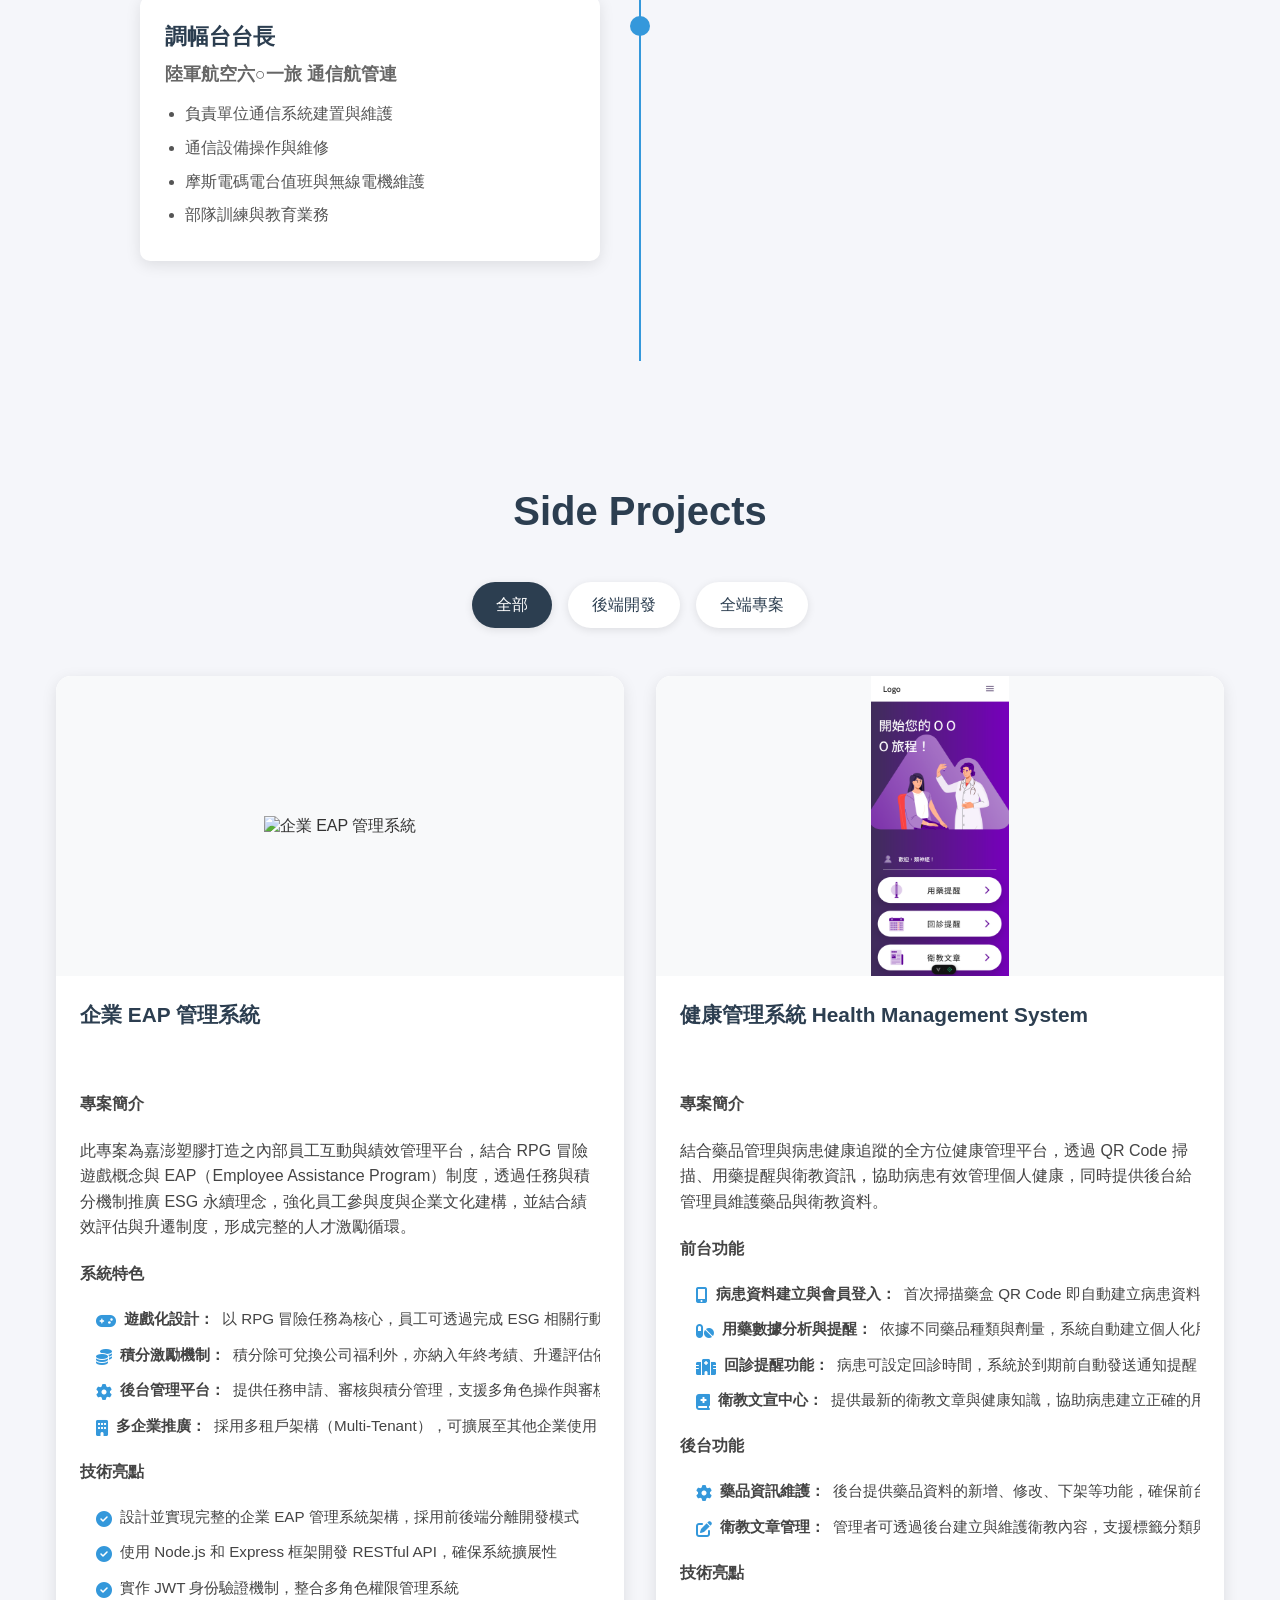
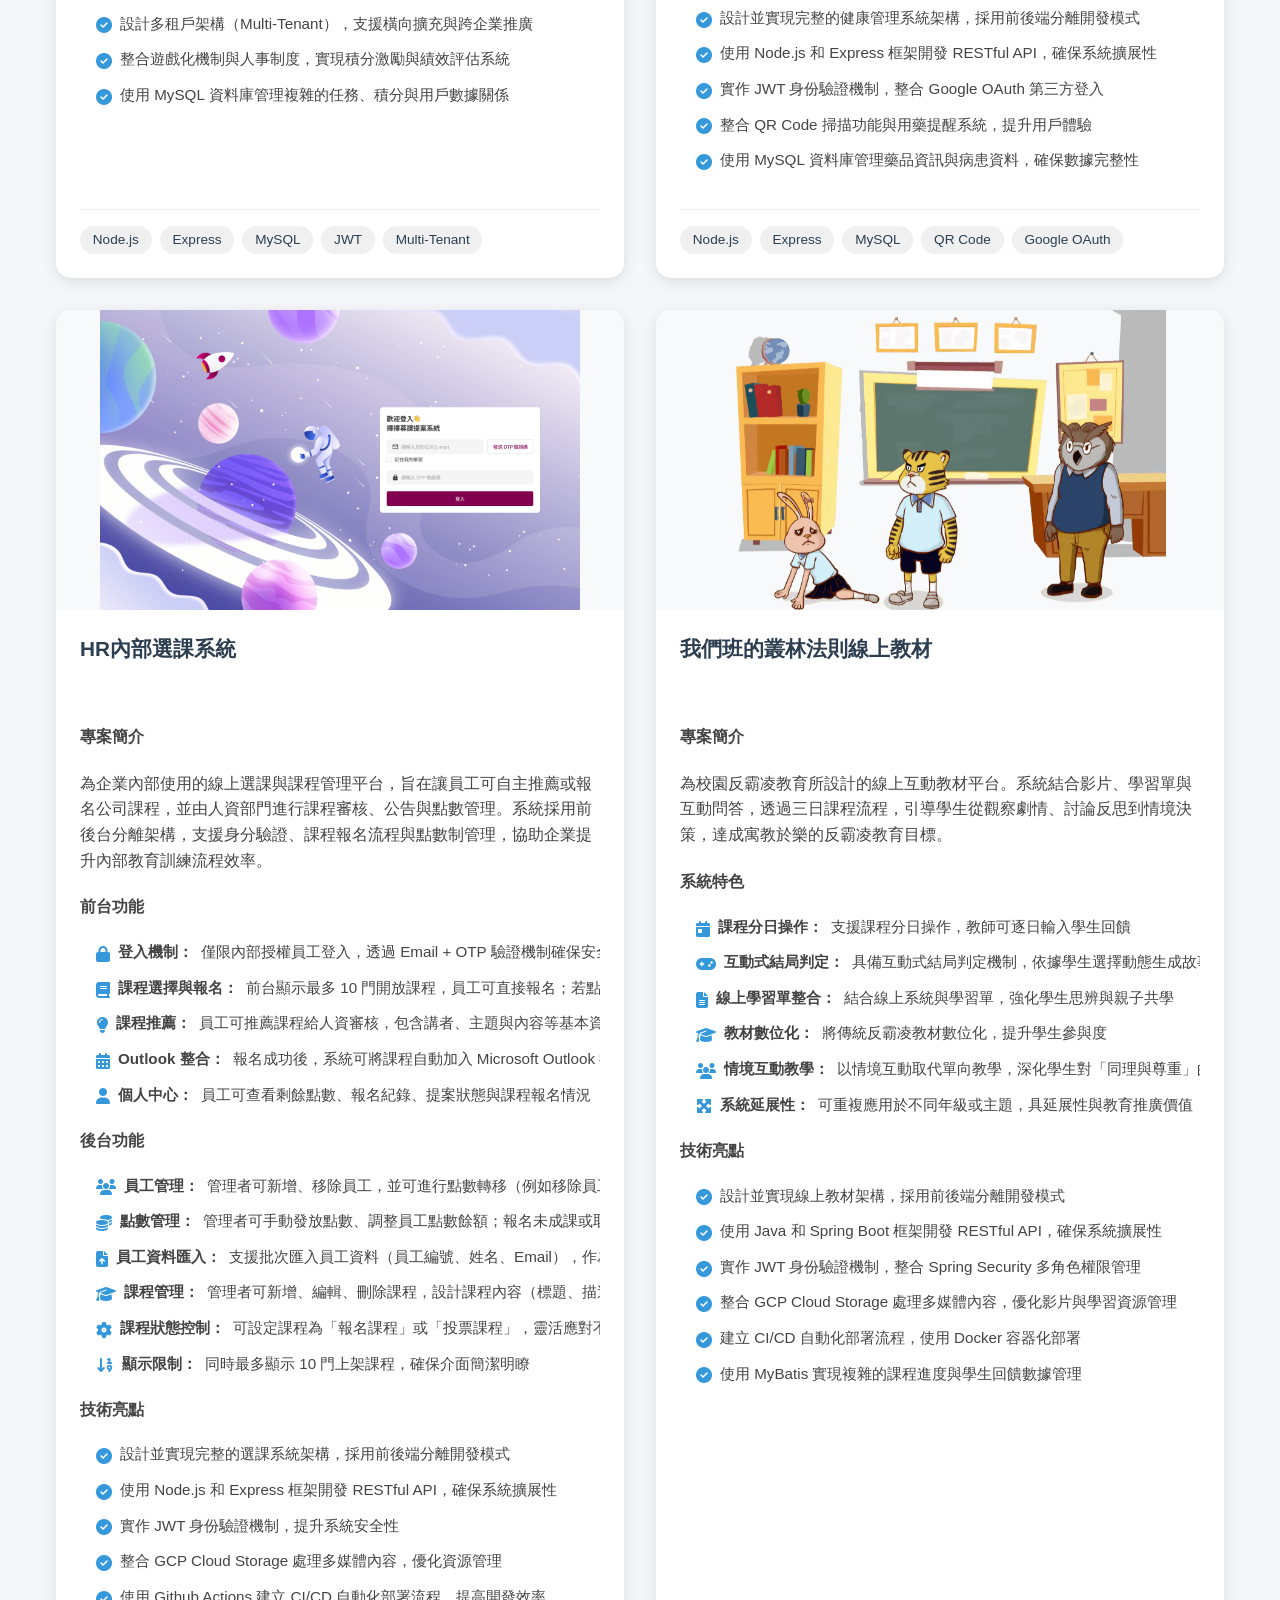
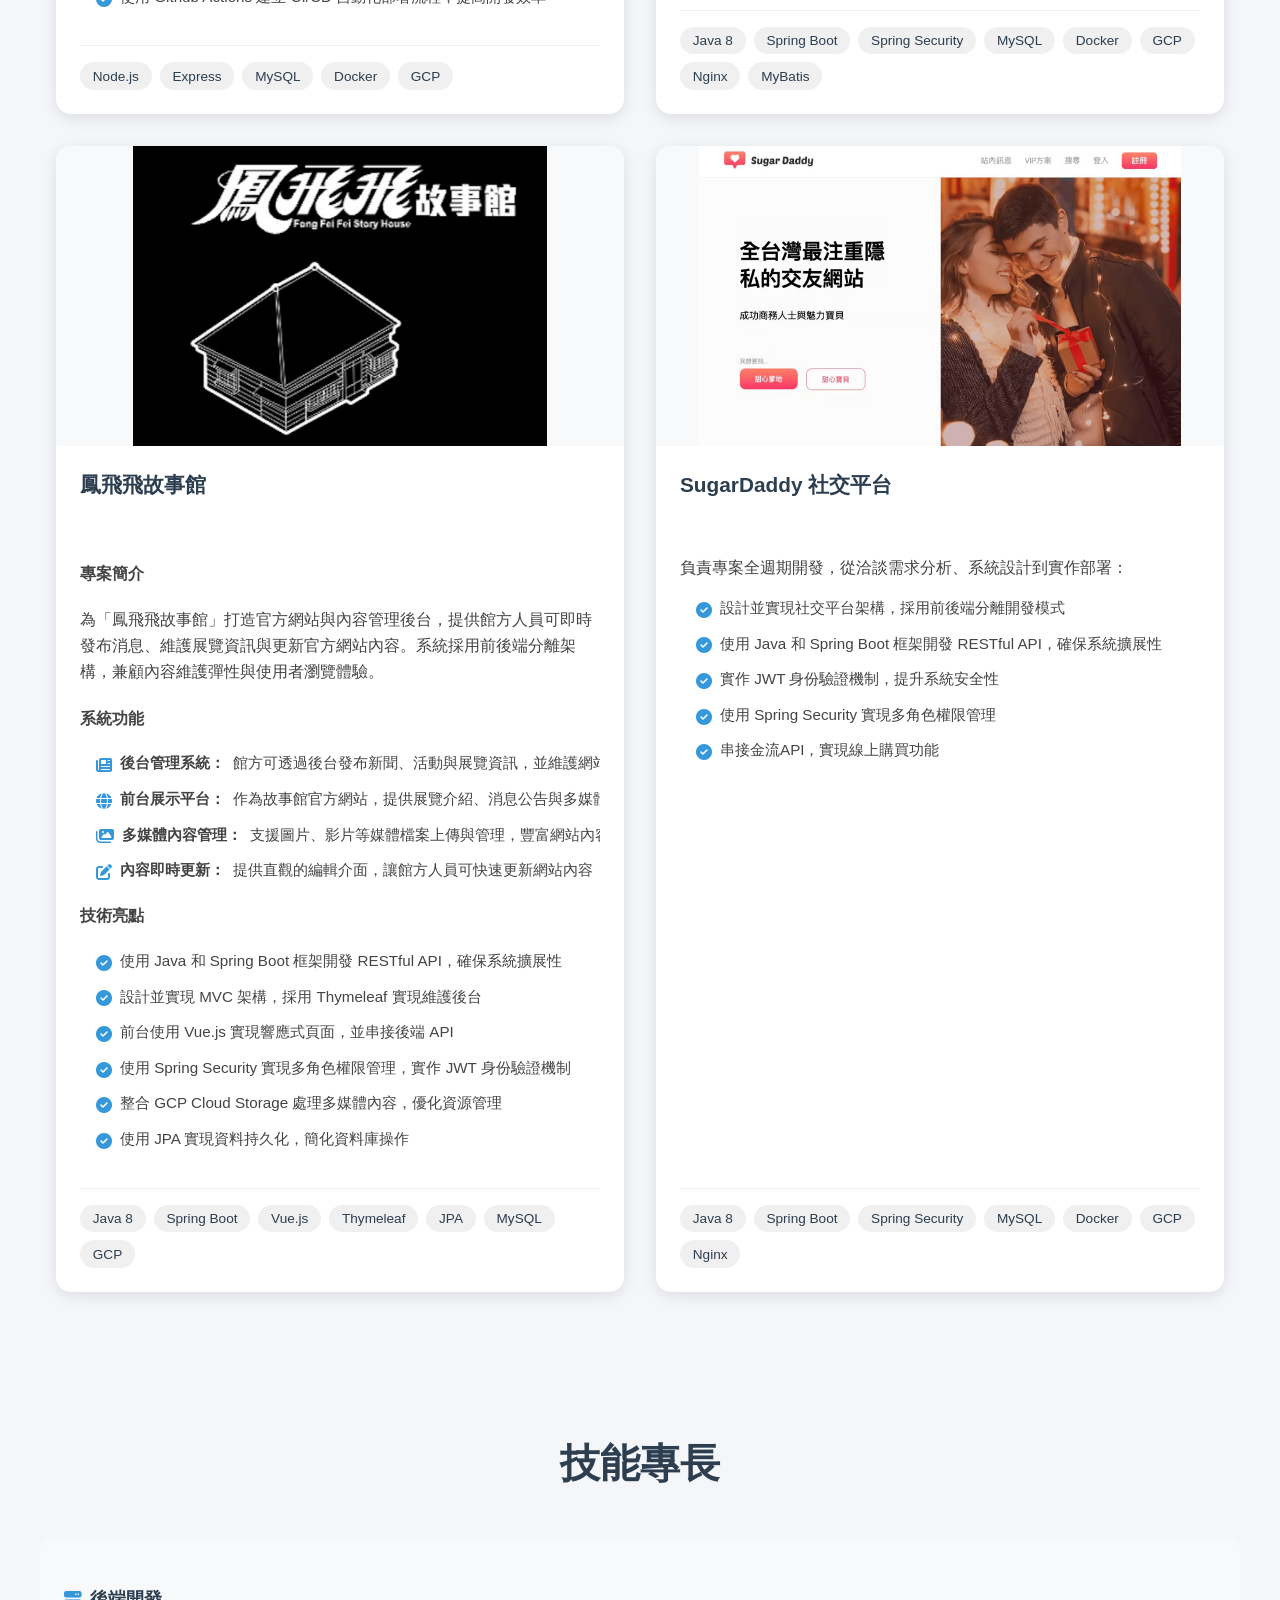
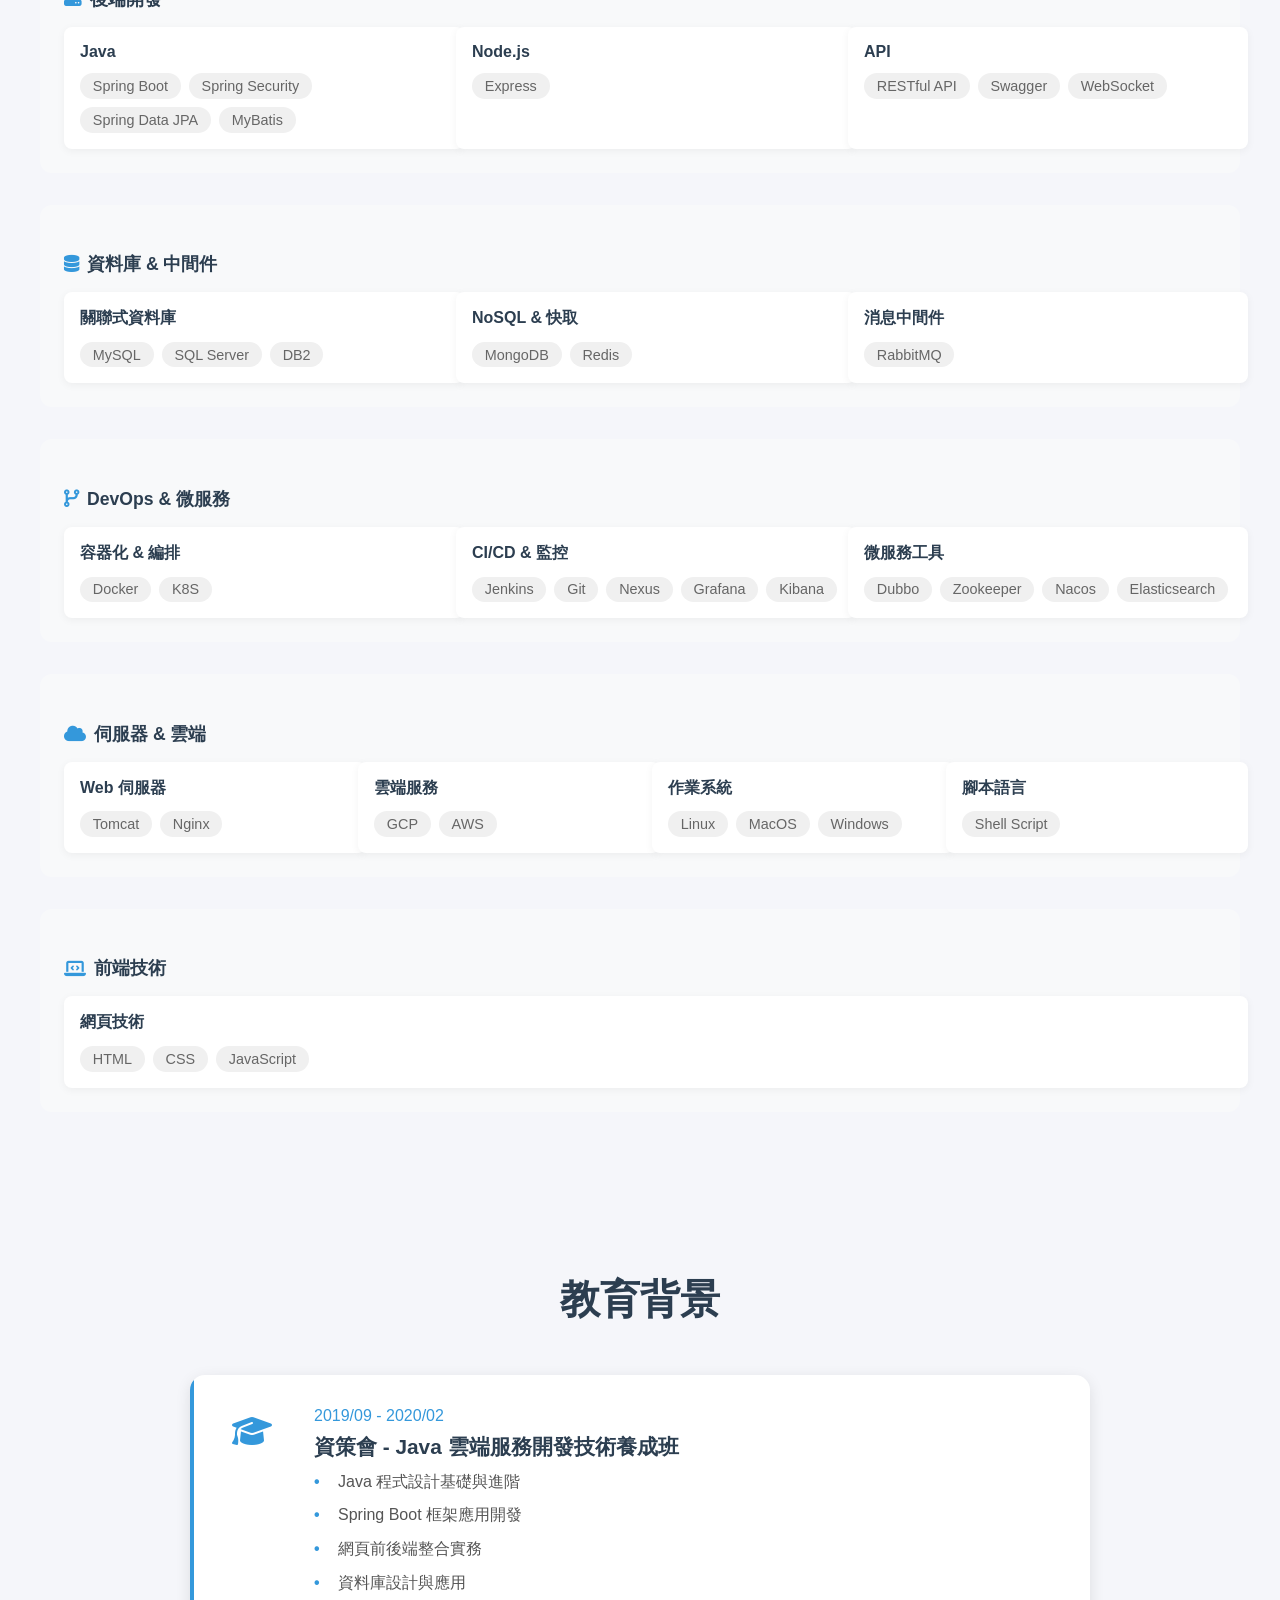
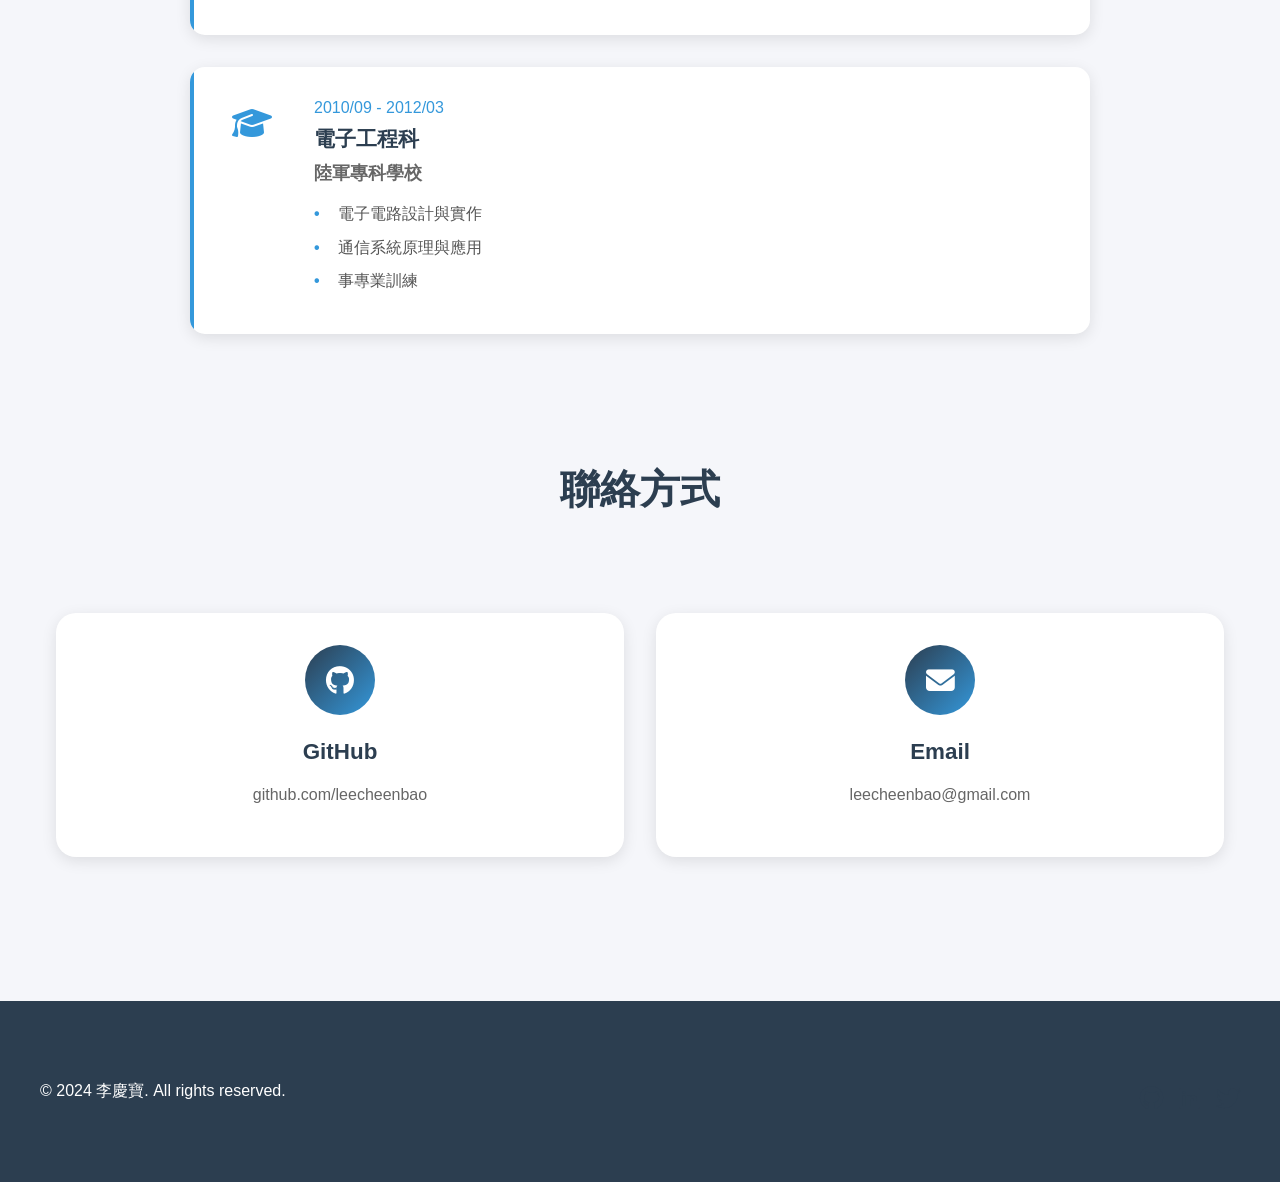
==== commit d13892fd: "feat: 新增企業 EAP 管理系統專案介紹，更新其他專案描述與樣式" ====
--- a/index.html
+++ b/index.html
@@ -229,6 +229,77 @@
                 </div>
 
                 <div class="projects-grid">
+
+                    <!-- 企業 EAP 管理系統 -->
+                    <div class="project-card" data-category="backend">
+                        <div class="project-image">
+                            <img src="img/adsystem.png" alt="企業 EAP 管理系統">
+                        </div>
+                        <div class="project-info">
+                            <h3>企業 EAP 管理系統</h3>
+
+                            <div class="project-description">
+                                <h4>專案簡介</h4>
+                                <p>此專案為嘉澎塑膠打造之內部員工互動與績效管理平台，結合 RPG 冒險遊戲概念與 EAP（Employee Assistance Program）制度，透過任務與積分機制推廣 ESG 永續理念，強化員工參與度與企業文化建構，並結合績效評估與升遷制度，形成完整的人才激勵循環。</p>
+                                
+                                <h4>系統特色</h4>
+                                <ul class="project-highlights">
+                                    <li>
+                                        <i class="fas fa-gamepad"></i>
+                                        <strong>遊戲化設計：</strong>以 RPG 冒險任務為核心，員工可透過完成 ESG 相關行動（如環保、志工、社區活動）獲得「小星點」、「月亮幣」積分
+                                    </li>
+                                    <li>
+                                        <i class="fas fa-coins"></i>
+                                        <strong>積分激勵機制：</strong>積分除可兌換公司福利外，亦納入年終考績、升遷評估依據，鼓勵員工持續參與正向行為
+                                    </li>
+                                    <li>
+                                        <i class="fas fa-cog"></i>
+                                        <strong>後台管理平台：</strong>提供任務申請、審核與積分管理，支援多角色操作與審核流程
+                                    </li>
+                                    <li>
+                                        <i class="fas fa-building"></i>
+                                        <strong>多企業推廣：</strong>採用多租戶架構（Multi-Tenant），可擴展至其他企業使用，協助推動 ESG 企業文化生態圈
+                                    </li>
+                                </ul>
+
+                                <h4>技術亮點</h4>
+                                <ul class="project-highlights">
+                                    <li>
+                                        <i class="fas fa-check-circle"></i>
+                                        設計並實現完整的企業 EAP 管理系統架構，採用前後端分離開發模式
+                                    </li>
+                                    <li>
+                                        <i class="fas fa-check-circle"></i>
+                                        使用 Node.js 和 Express 框架開發 RESTful API，確保系統擴展性
+                                    </li>
+                                    <li>
+                                        <i class="fas fa-check-circle"></i>
+                                        實作 JWT 身份驗證機制，整合多角色權限管理系統
+                                    </li>
+                                    <li>
+                                        <i class="fas fa-check-circle"></i>
+                                        設計多租戶架構（Multi-Tenant），支援橫向擴充與跨企業推廣
+                                    </li>
+                                    <li>
+                                        <i class="fas fa-check-circle"></i>
+                                        整合遊戲化機制與人事制度，實現積分激勵與績效評估系統
+                                    </li>
+                                    <li>
+                                        <i class="fas fa-check-circle"></i>
+                                        使用 MySQL 資料庫管理複雜的任務、積分與用戶數據關係
+                                    </li>
+                                </ul>
+                            </div>
+                            <div class="project-tech">
+                                <span class="tech-tag">Node.js</span>
+                                <span class="tech-tag">Express</span>
+                                <span class="tech-tag">MySQL</span>
+                                <span class="tech-tag">JWT</span>
+                                <span class="tech-tag">Multi-Tenant</span>
+                            </div>
+                        </div>
+                    </div>
+
                     <!-- 健康管理系統 Health Management System -->
                     <div class="project-card" data-category="backend">
                         <div class="project-image">
@@ -239,7 +310,7 @@
 
                             <div class="project-description">
                                 <h4>專案簡介</h4>
-                                <p>此專案為一套結合藥品管理與病患健康追蹤的全方位健康管理平台，透過 QR Code
+                                <p>結合藥品管理與病患健康追蹤的全方位健康管理平台，透過 QR Code
                                     掃描、用藥提醒與衛教資訊，協助病患有效管理個人健康，同時提供後台給管理員維護藥品與衛教資料。</p>
 
                                 <h4>前台功能</h4>
@@ -319,7 +390,7 @@
 
                             <div class="project-description">
                                 <h4>專案簡介</h4>
-                                <p>為公司內部使用的線上選課與課程管理平台，旨在讓員工可自主推薦或報名公司課程，並由人資部門進行課程審核、公告與點數管理。系統採用前後台分離架構，支援身分驗證、課程報名流程與點數制管理，協助企業提升內部教育訓練流程效率。
+                                <p>為企業內部使用的線上選課與課程管理平台，旨在讓員工可自主推薦或報名公司課程，並由人資部門進行課程審核、公告與點數管理。系統採用前後台分離架構，支援身分驗證、課程報名流程與點數制管理，協助企業提升內部教育訓練流程效率。
                                 </p>
 
                                 <h4>前台功能</h4>
@@ -515,8 +586,9 @@
                             <h3>鳳飛飛故事館</h3>
                             <div class="project-description">
                                 <h4>專案簡介</h4>
-                                <p>為「鳳飛飛故事館」打造官方網站與內容管理後台，提供館方人員可即時發布消息、維護展覽資訊與更新官方網站內容。系統採用前後端分離架構，兼顧內容維護彈性與使用者瀏覽體驗。</p>
-                                
+                                <p>為「鳳飛飛故事館」打造官方網站與內容管理後台，提供館方人員可即時發布消息、維護展覽資訊與更新官方網站內容。系統採用前後端分離架構，兼顧內容維護彈性與使用者瀏覽體驗。
+                                </p>
+
                                 <h4>系統功能</h4>
                                 <ul class="project-highlights">
                                     <li>
--- a/styles.css
+++ b/styles.css
@@ -287,21 +287,6 @@
     display: none;
 }
 
-.project-image {
-    position: relative;
-    width: 100%;
-    height: 300px;
-    overflow: hidden;
-    border-radius: 15px 15px 0 0;
-}
-
-.project-image img {
-    width: 100%;
-    height: 100%;
-    object-fit: cover;
-    object-position: center;
-    transition: transform 0.3s ease;
-}
 
 .project-info {
     padding: 1.5rem;
@@ -1322,18 +1307,6 @@
     flex-direction: column;
 }
 
-.project-image {
-    width: 100%;
-    height: 200px;
-    overflow: hidden;
-}
-
-.project-image img {
-    width: 100%;
-    height: 100%;
-    object-fit: cover;
-    transition: transform 0.3s ease;
-}
 
 .project-info {
     padding: 1.5rem;
@@ -1451,20 +1424,28 @@
     height: 300px;
     overflow: hidden;
     border-radius: 15px 15px 0 0;
+    background-color: #f8f9fa;
+    display: flex;
+    align-items: center;
+    justify-content: center;
 }
 
 .project-image img {
+    max-width: 100%;
+    max-height: 100%;
+    width: auto;
+    height: auto;
+    object-fit: contain;
+    object-position: center;
+    transition: transform 0.3s ease;
+}
+
+/* 對於需要填滿容器的圖片（如背景圖） */
+.project-image.cover img {
     width: 100%;
     height: 100%;
     object-fit: cover;
     object-position: center;
-    transition: transform 0.3s ease;
-}
-
-/* 對於特定需要完整顯示的圖片（如UI截圖） */
-.project-image.contain img {
-    object-fit: contain;
-    background-color: #f8f9fa;
 }
 
 /* 懸停效果 */
@@ -1507,7 +1488,7 @@
 }
 
 .project-image:hover img {
-    transform: scale(1.05);
+    transform: scale(1.02);
 }
 
 /* 連結按鈕樣式 */
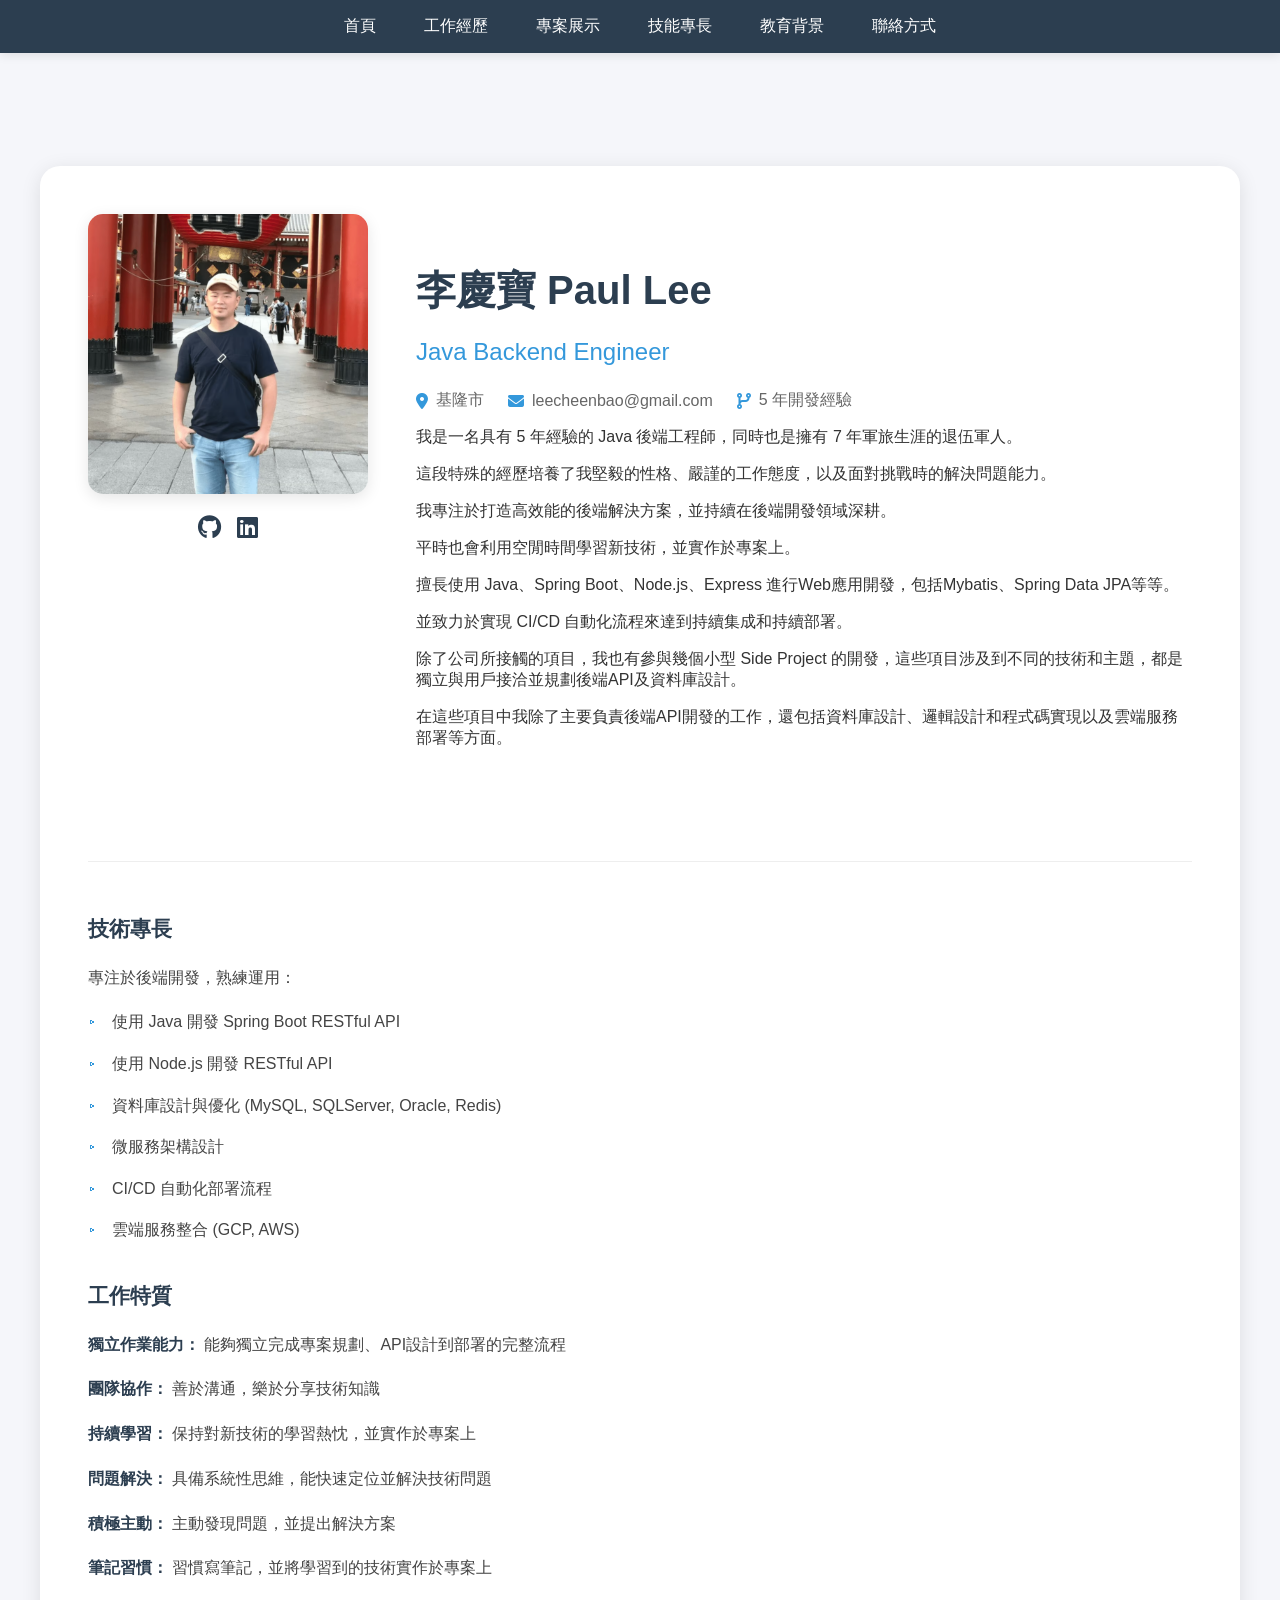
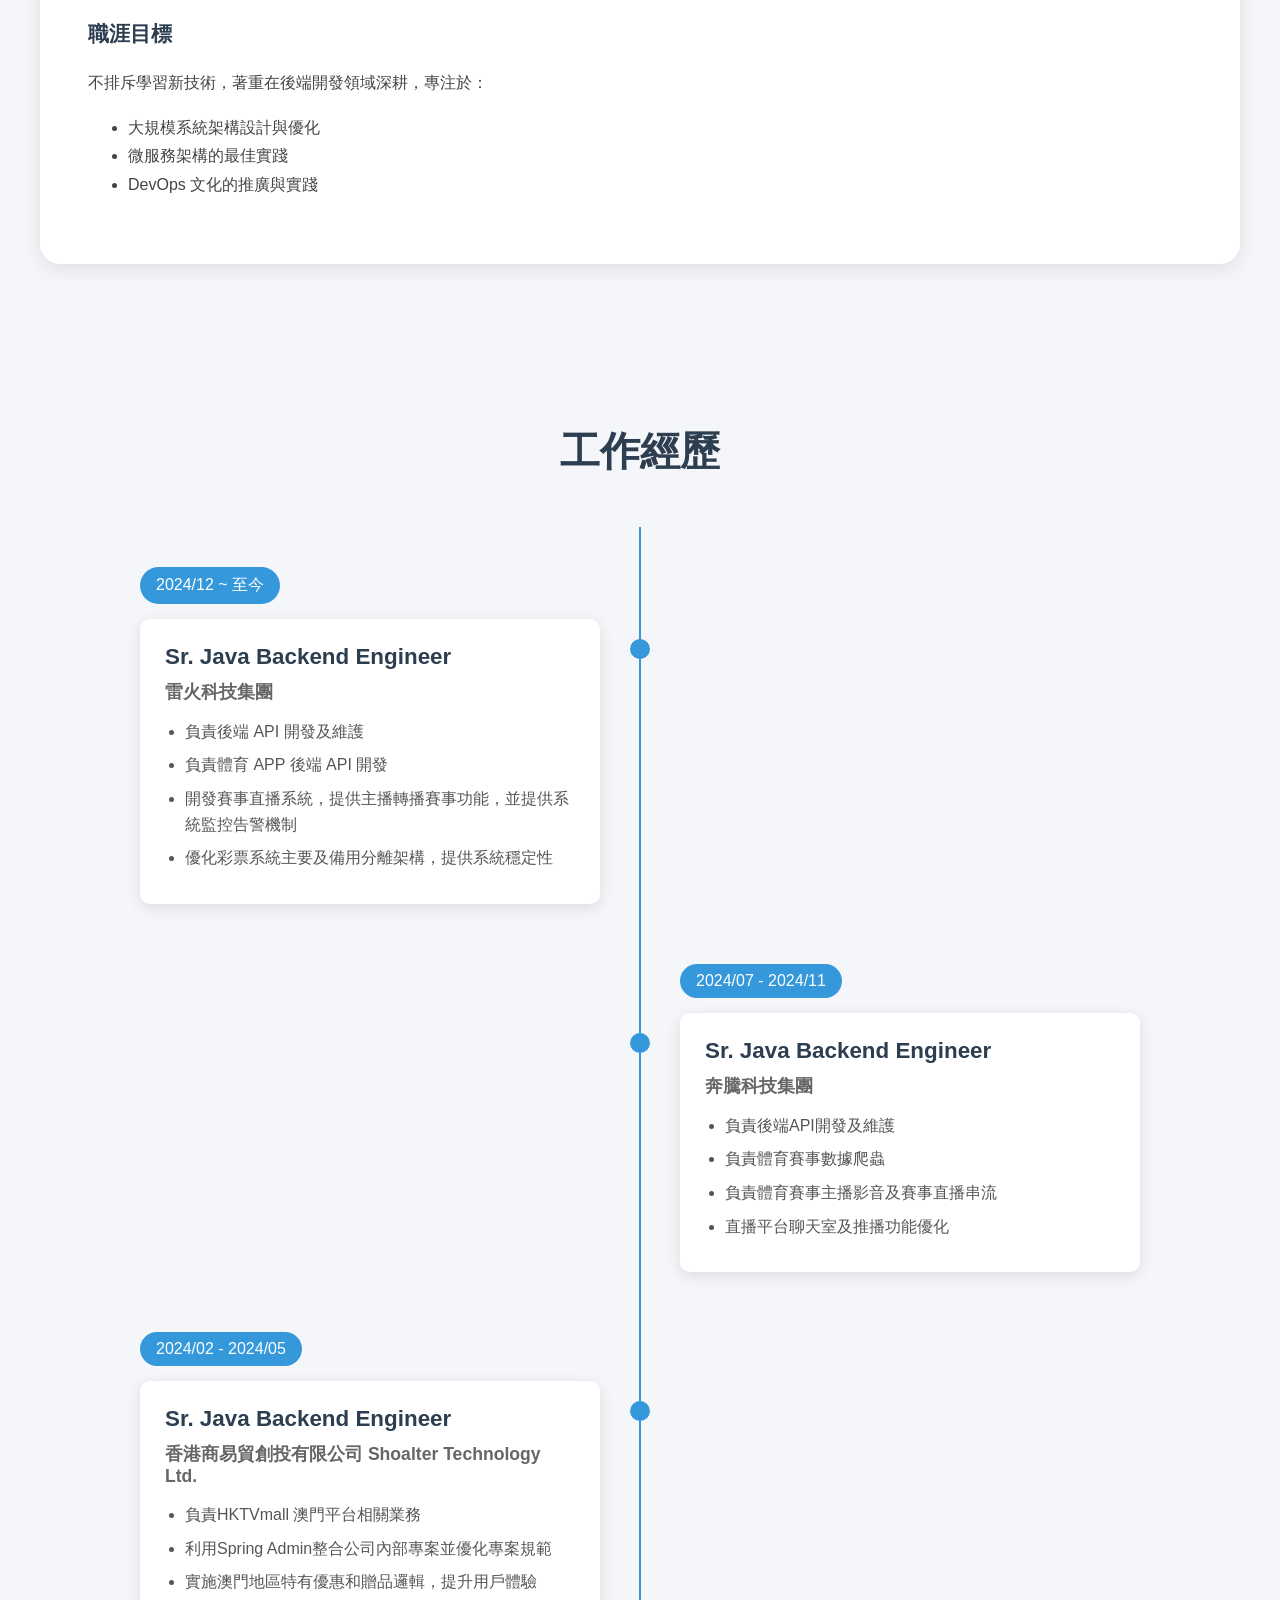
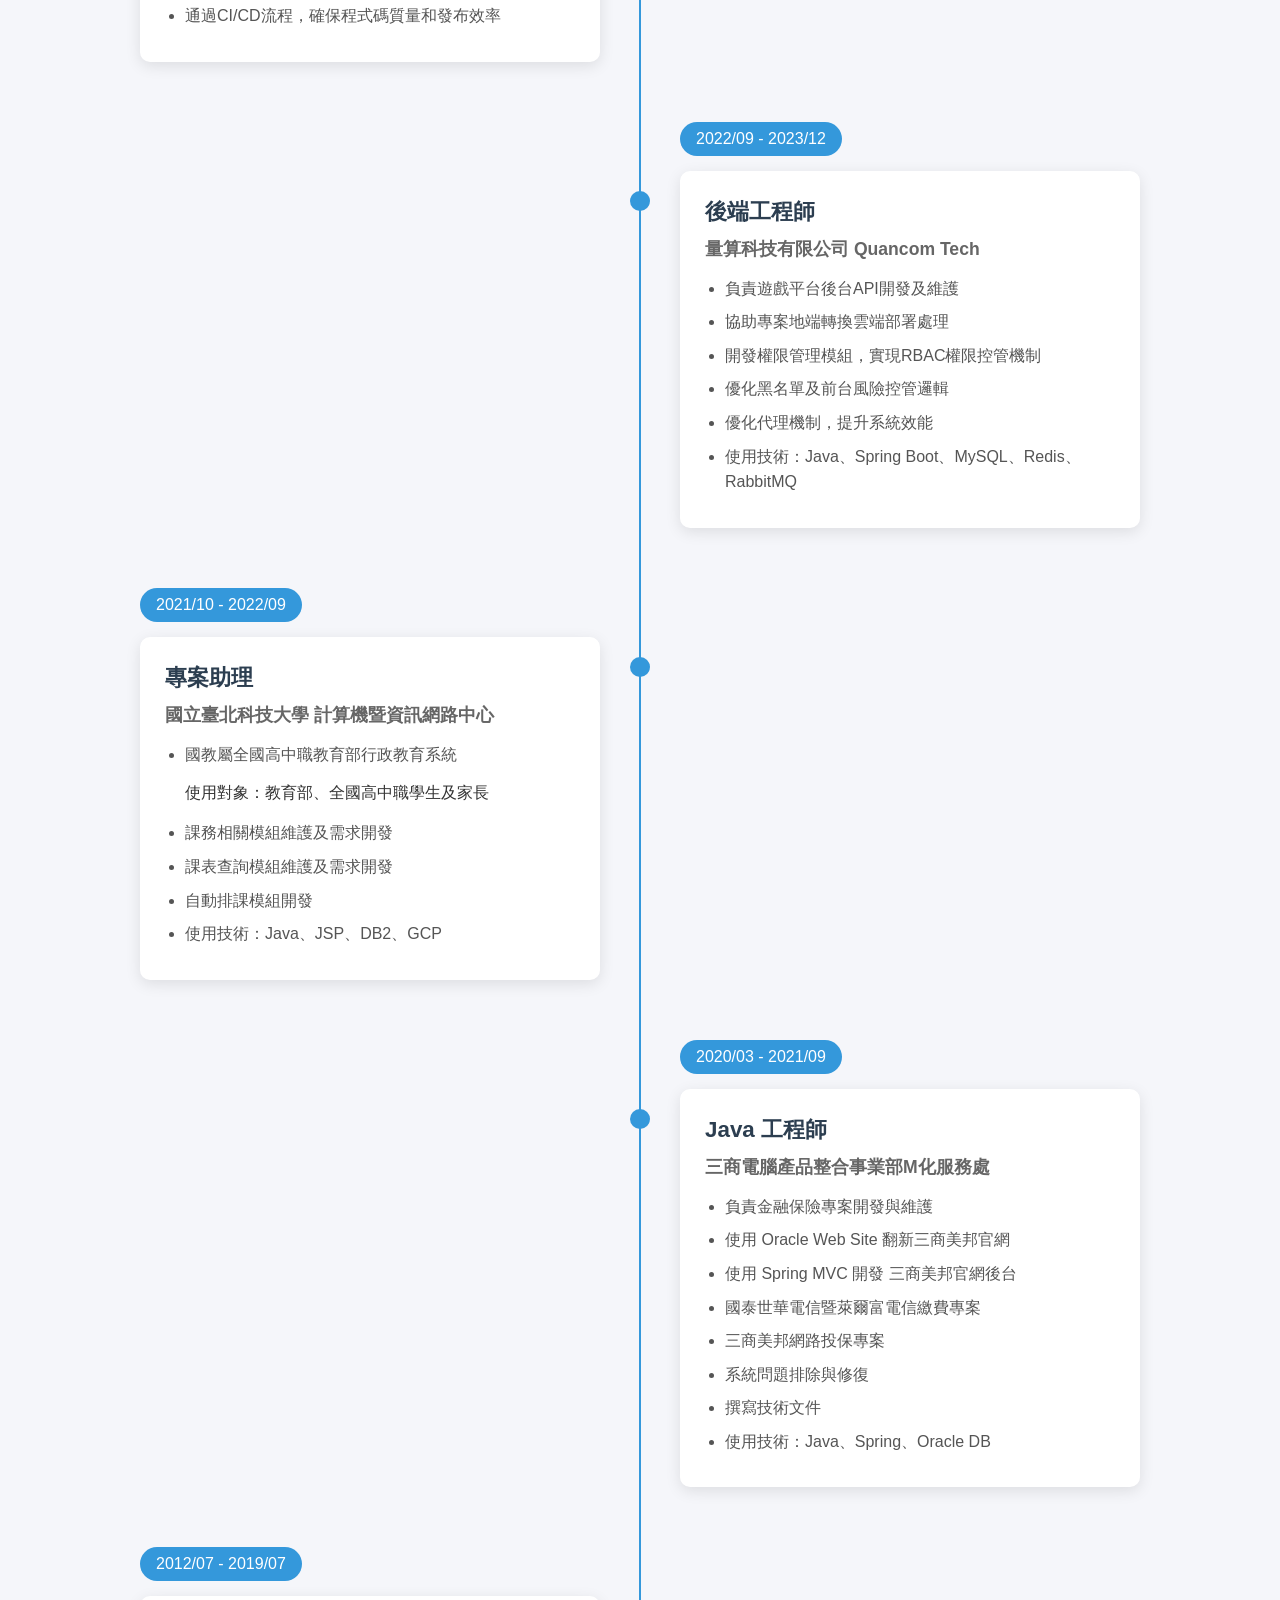
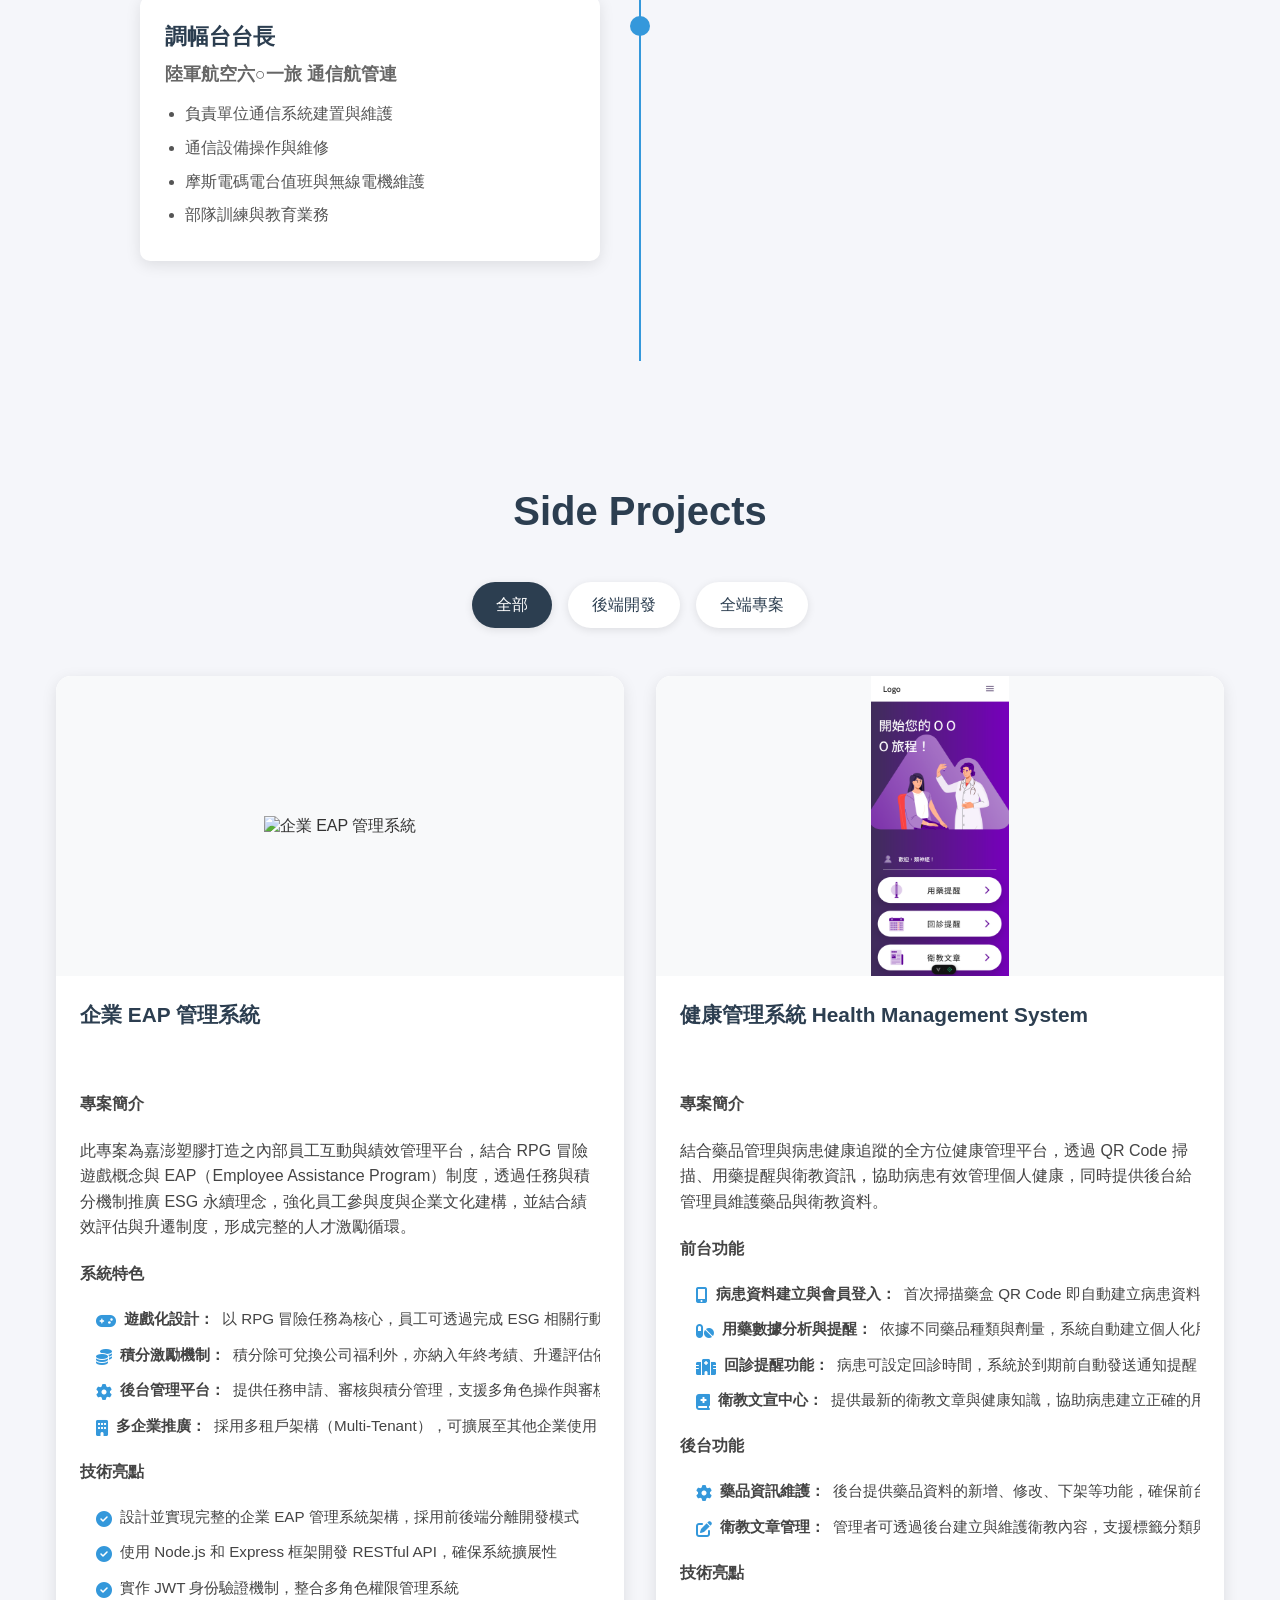
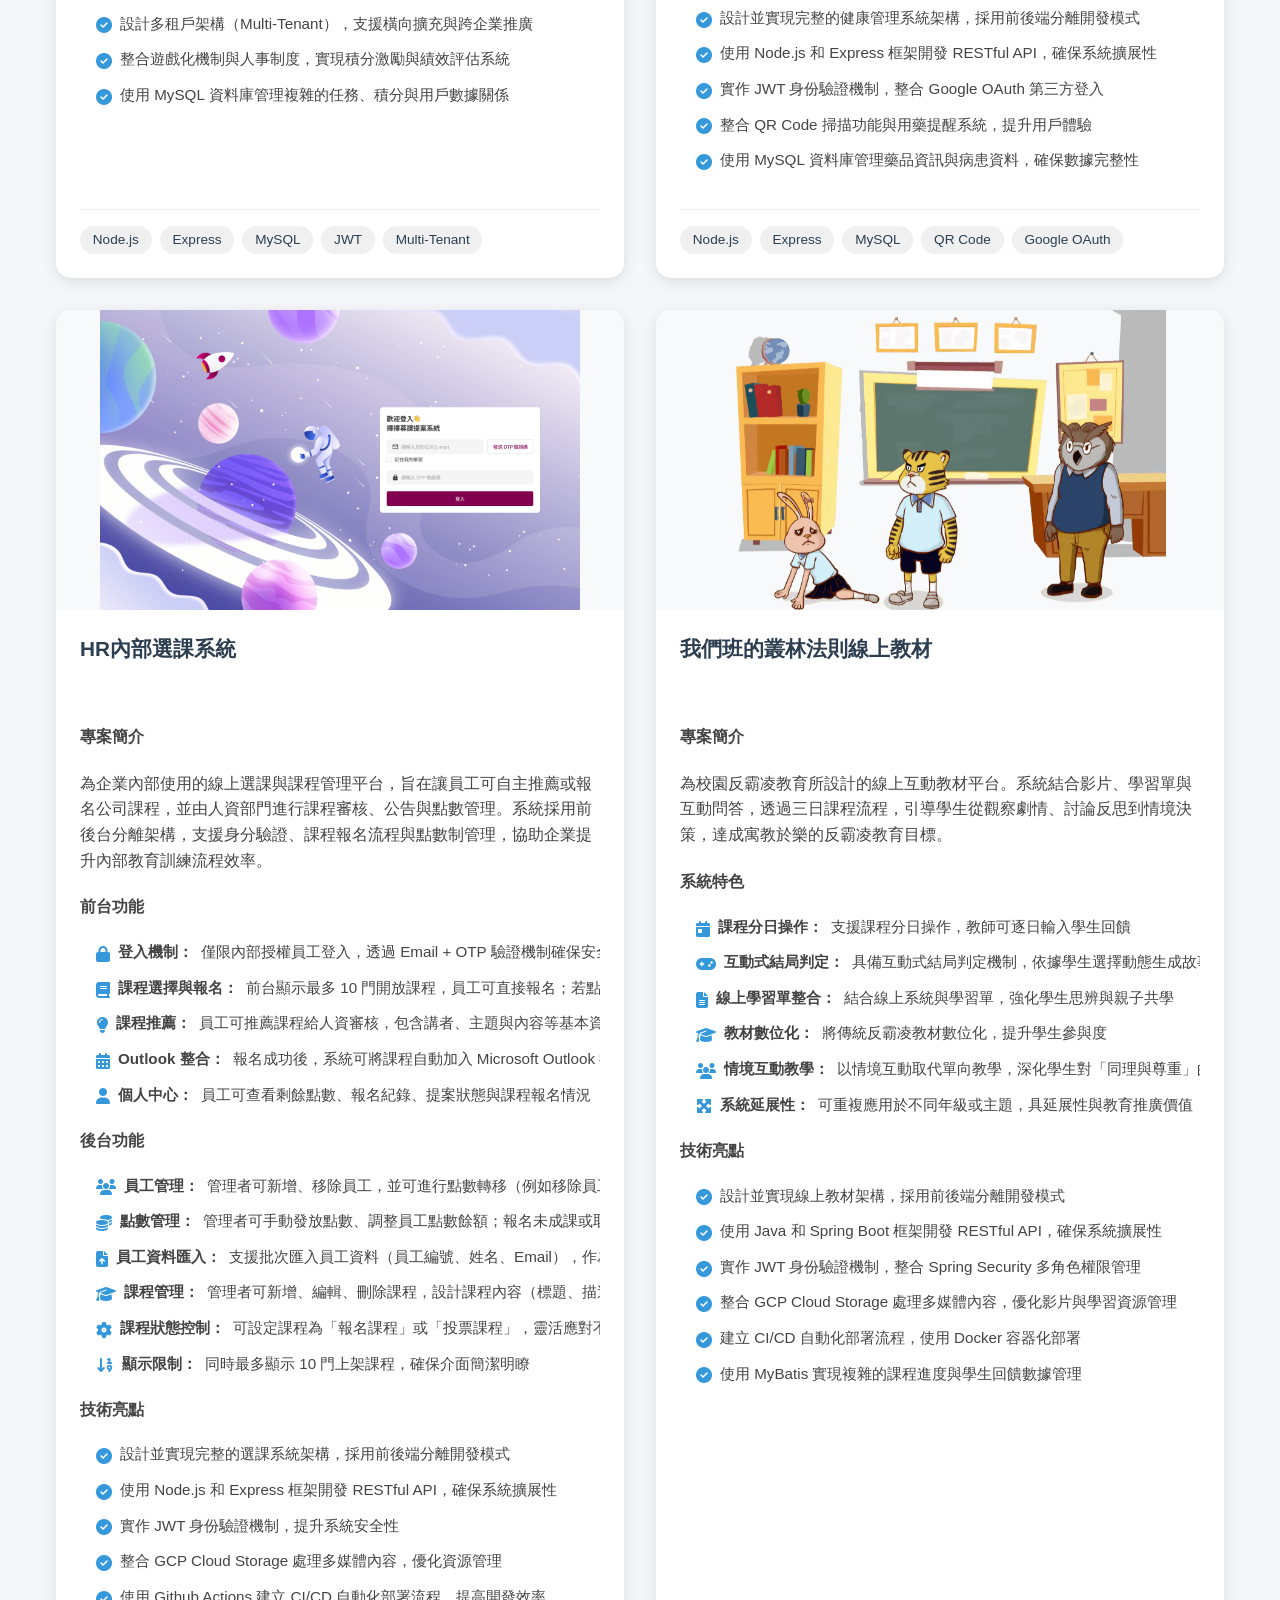
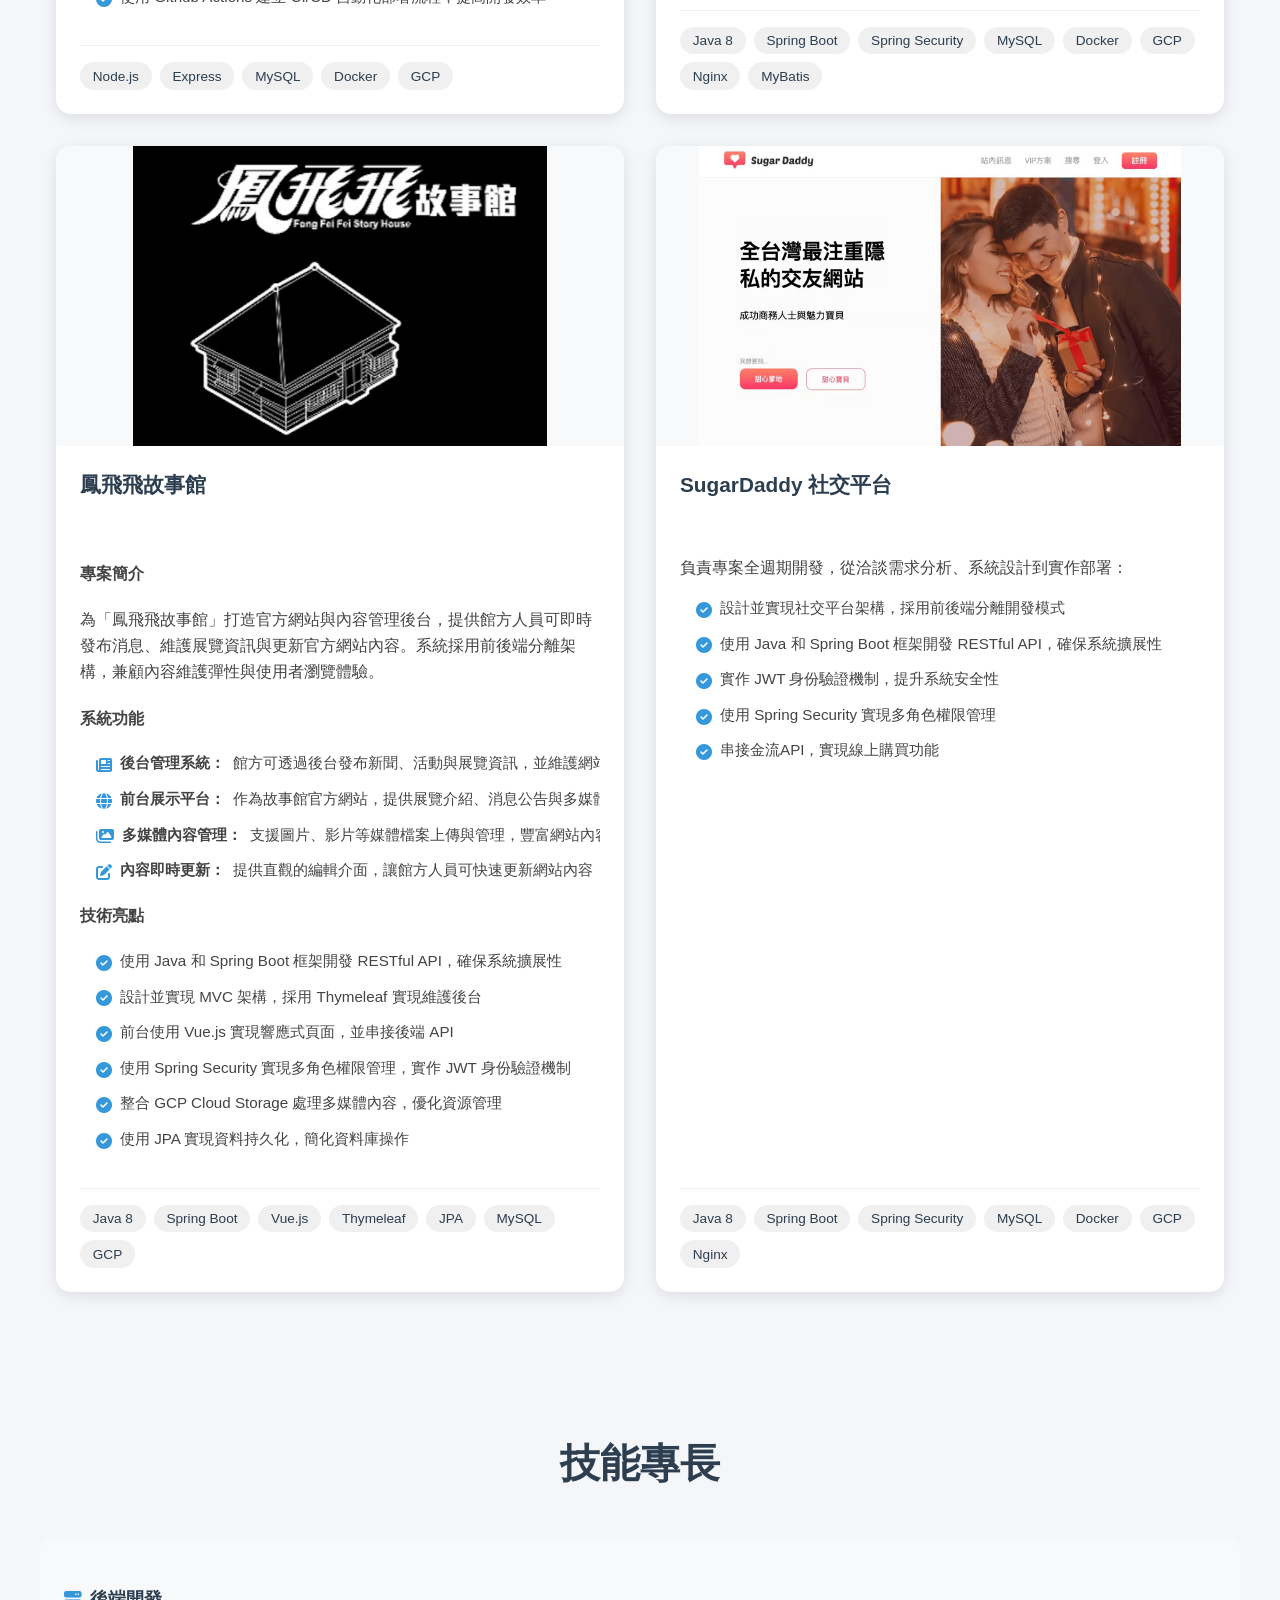
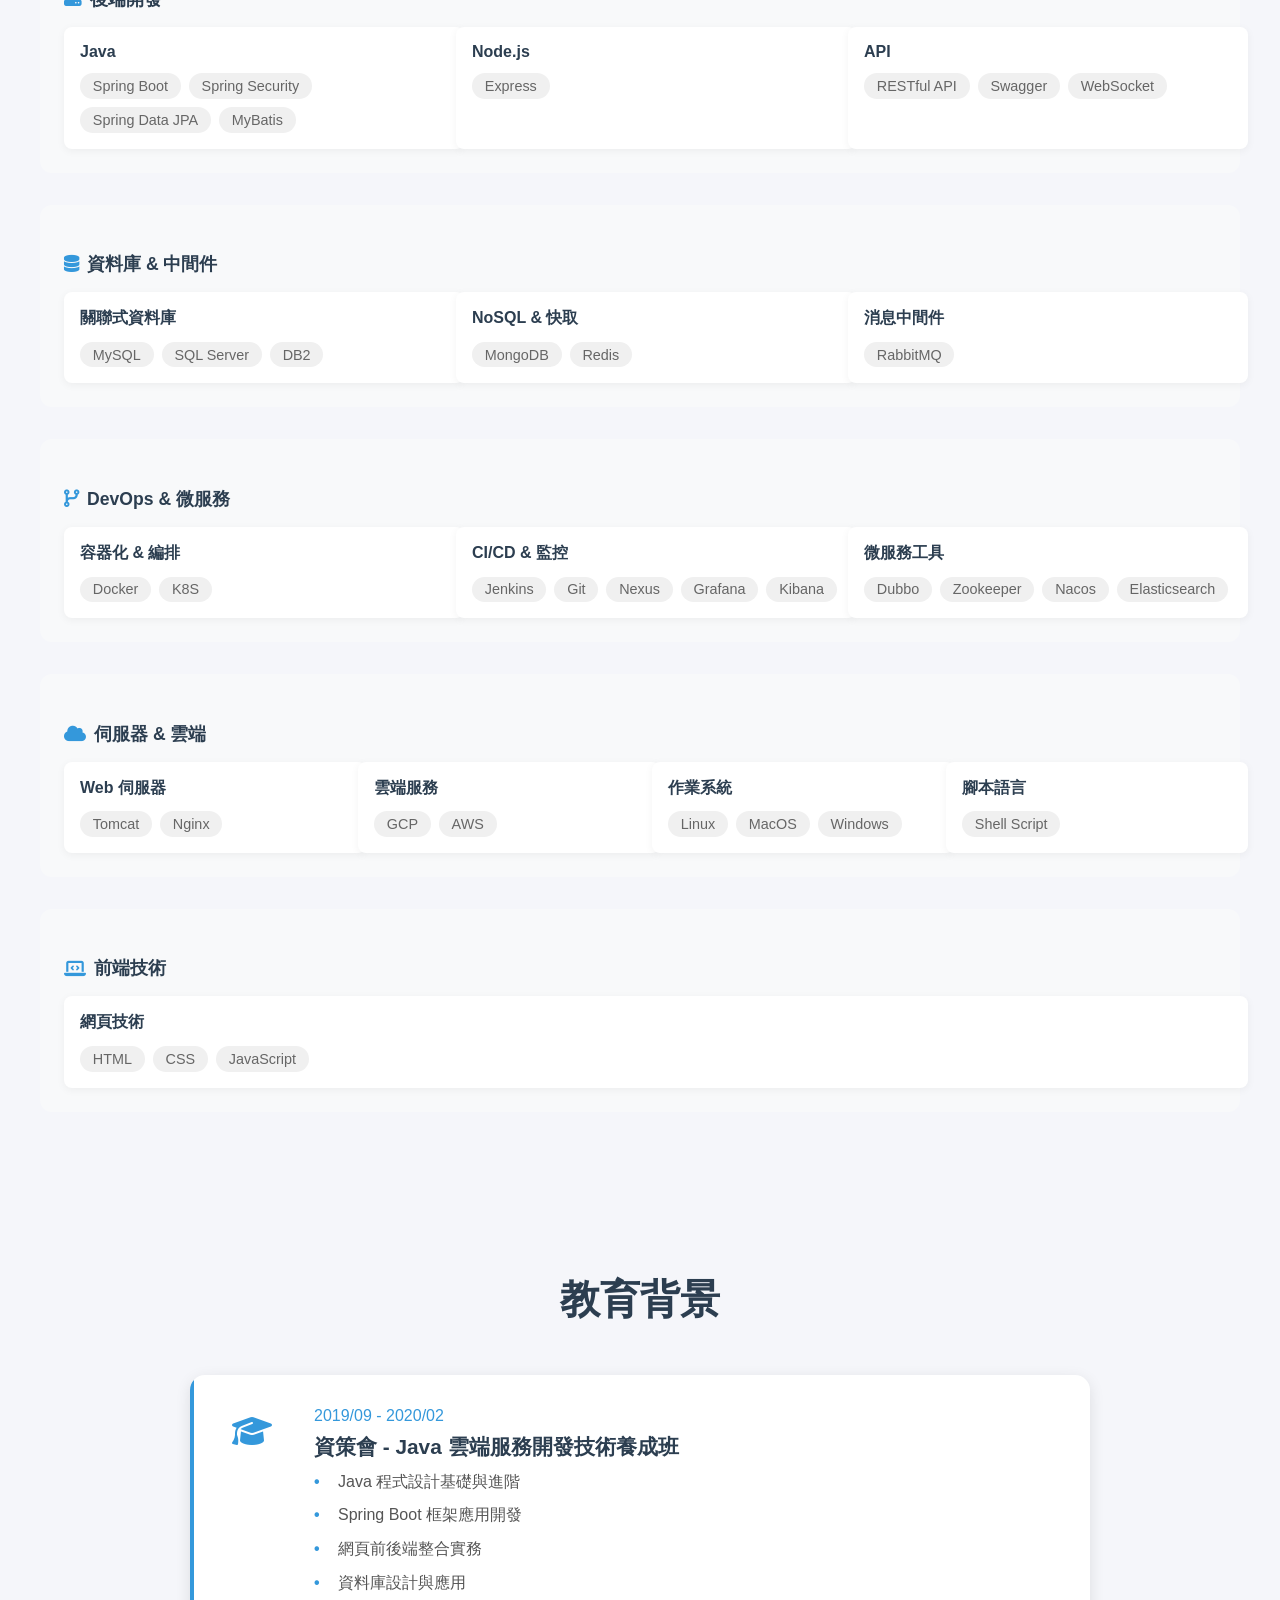
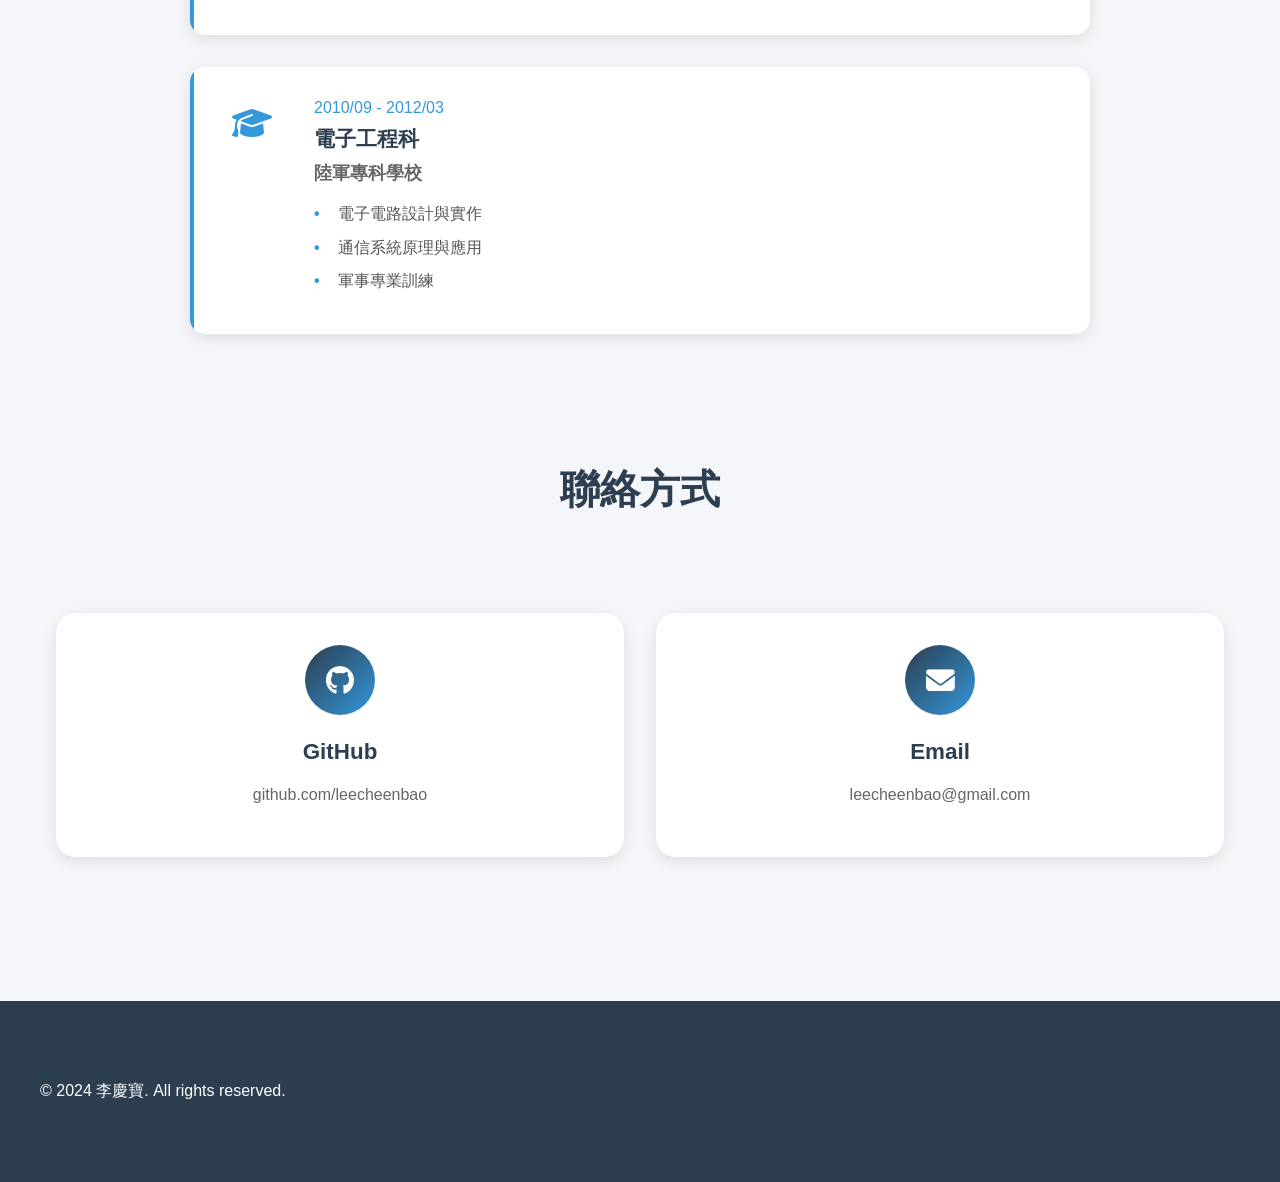
==== commit 4fe8a125: "fix: 修正履歷" ====
--- a/index.html
+++ b/index.html
@@ -893,7 +893,7 @@
                                 <ul>
                                     <li>電子電路設計與實作</li>
                                     <li>通信系統原理與應用</li>
-                                    <li>事專業訓練</li>
+                                    <li>軍事專業訓練</li>
                                 </ul>
                             </div>
                         </div>
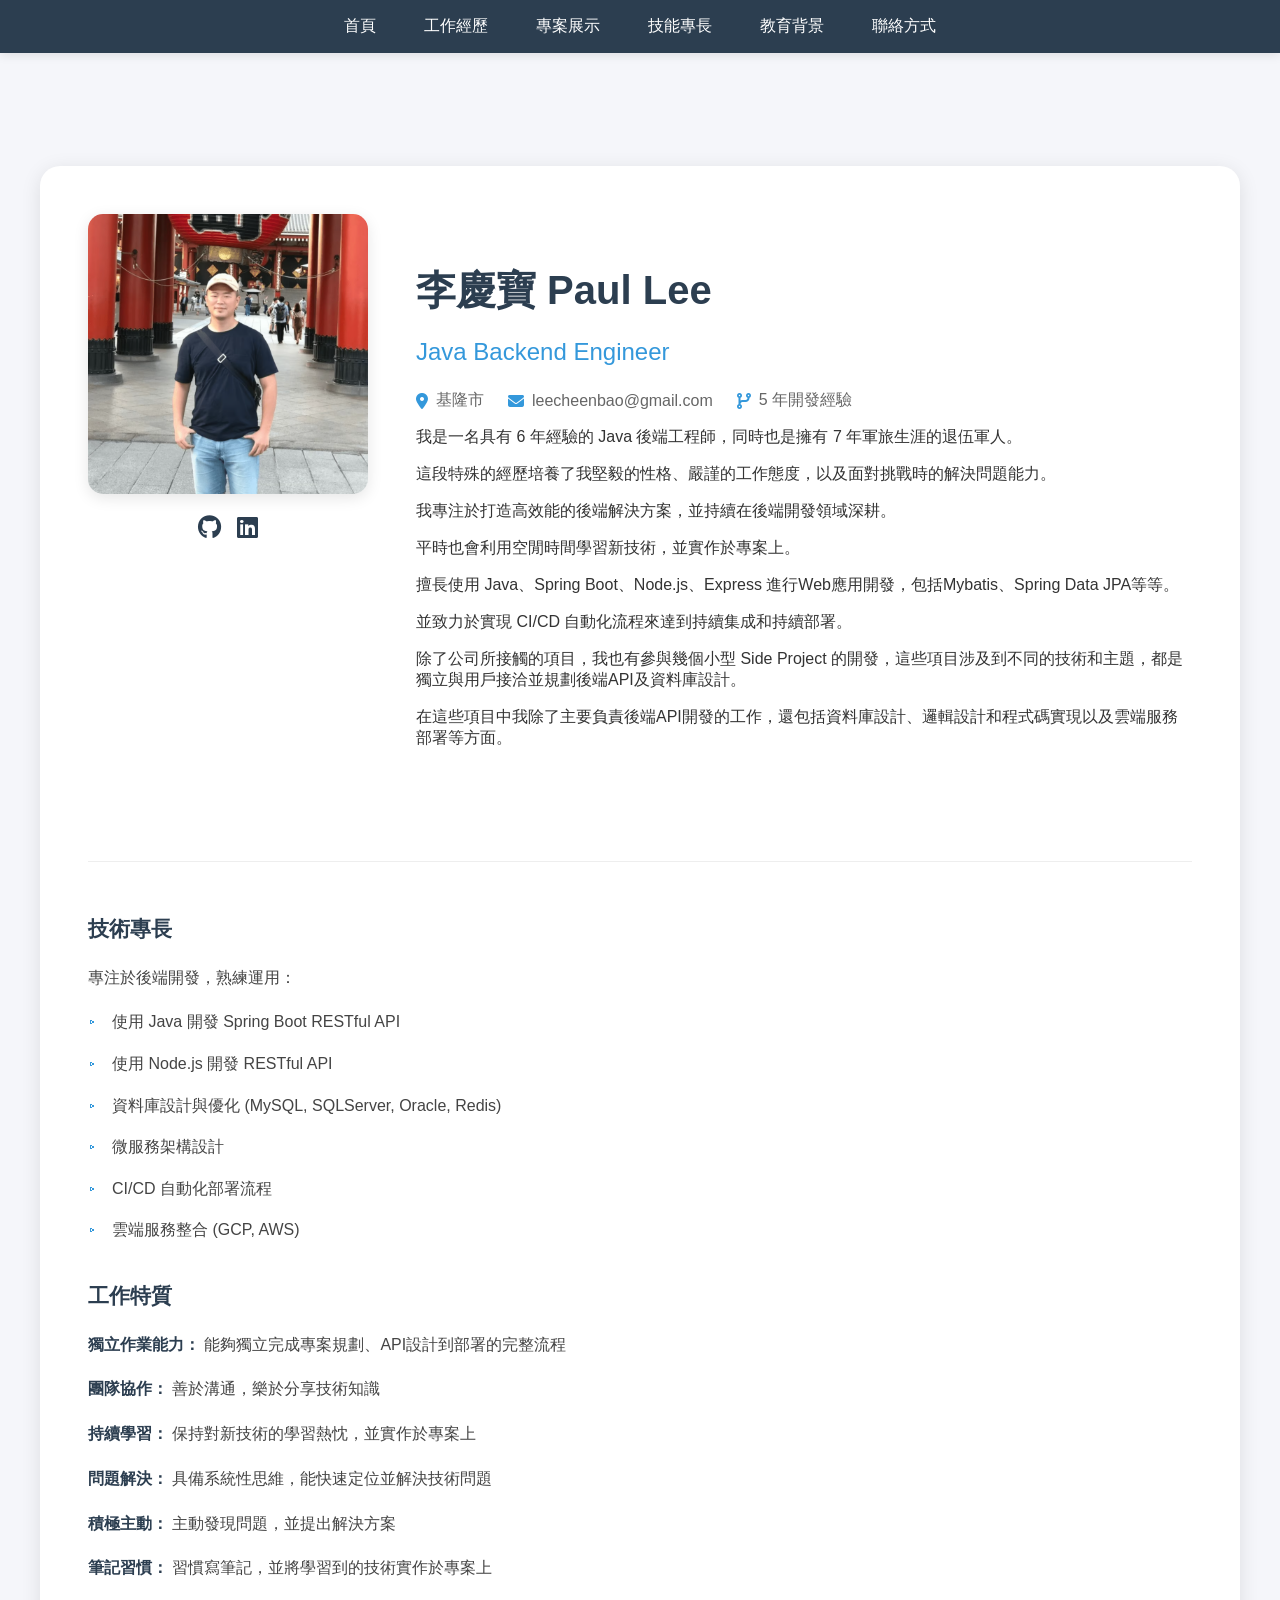
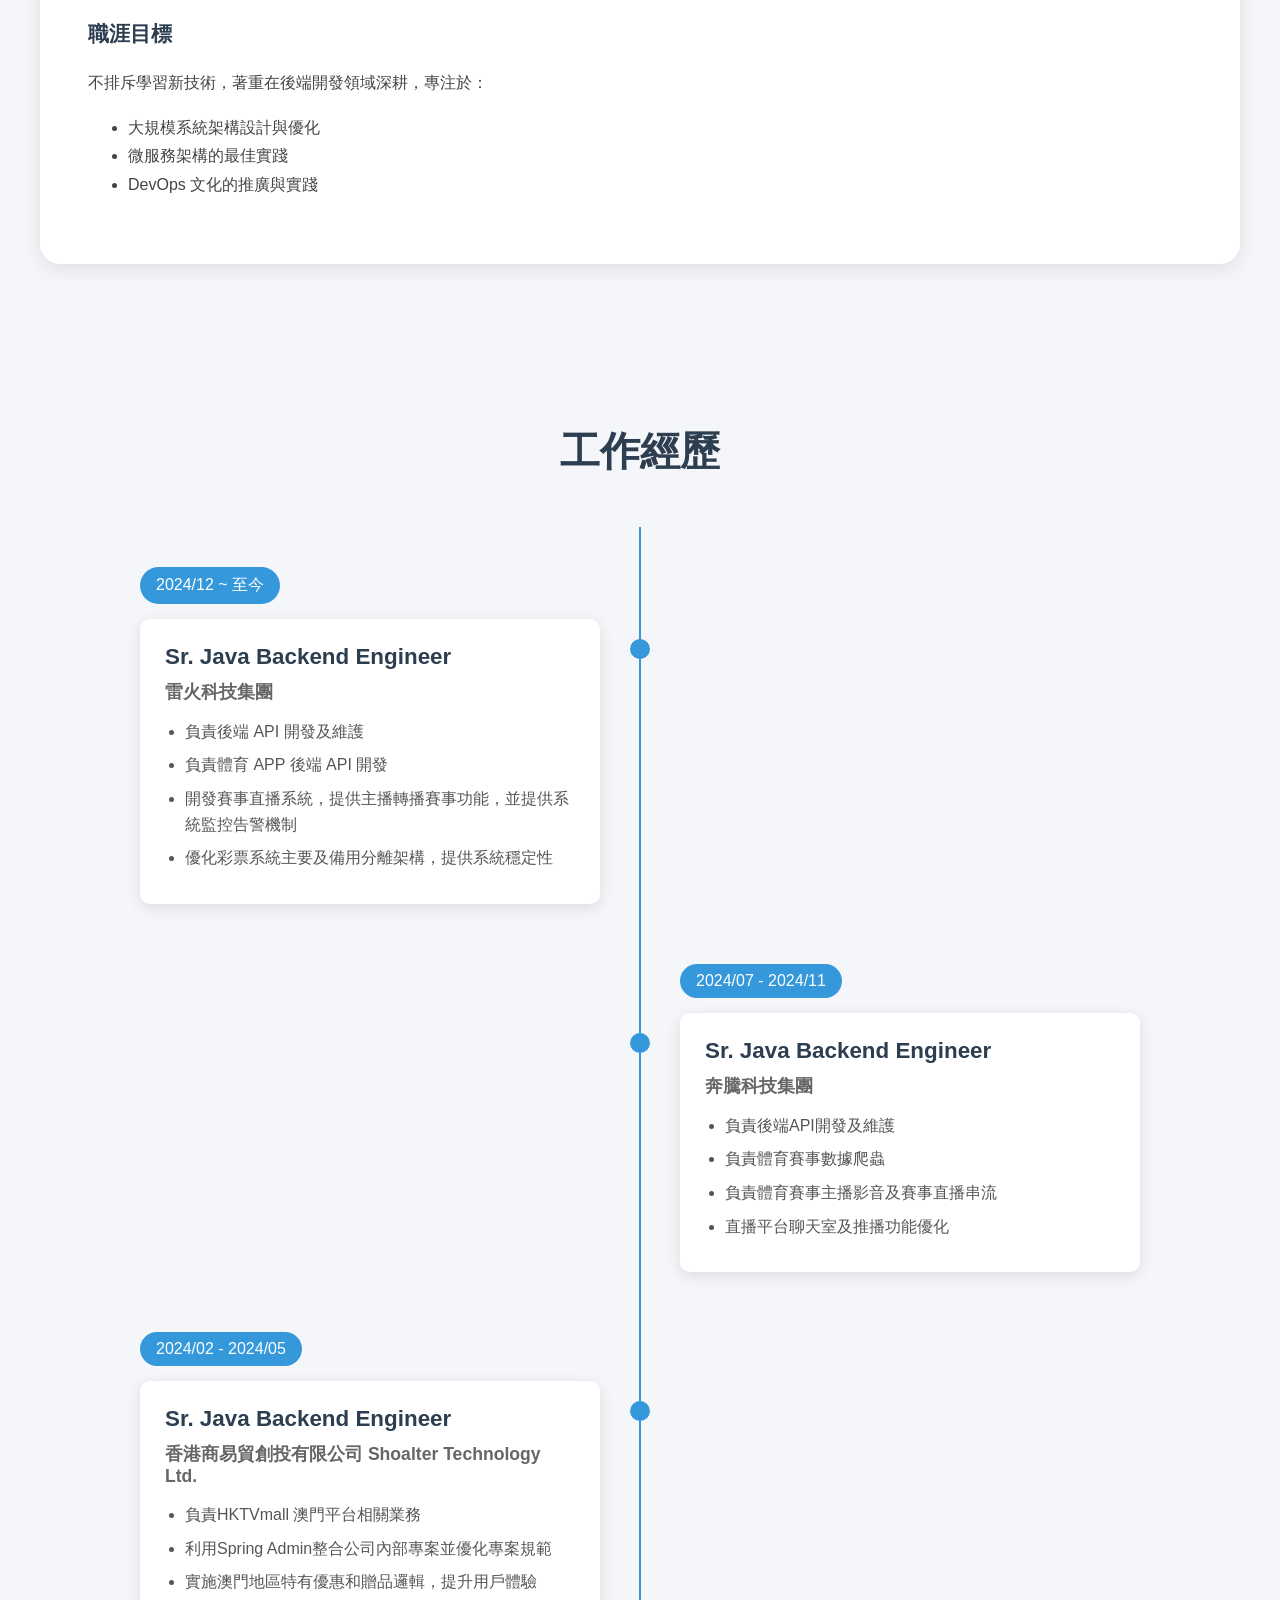
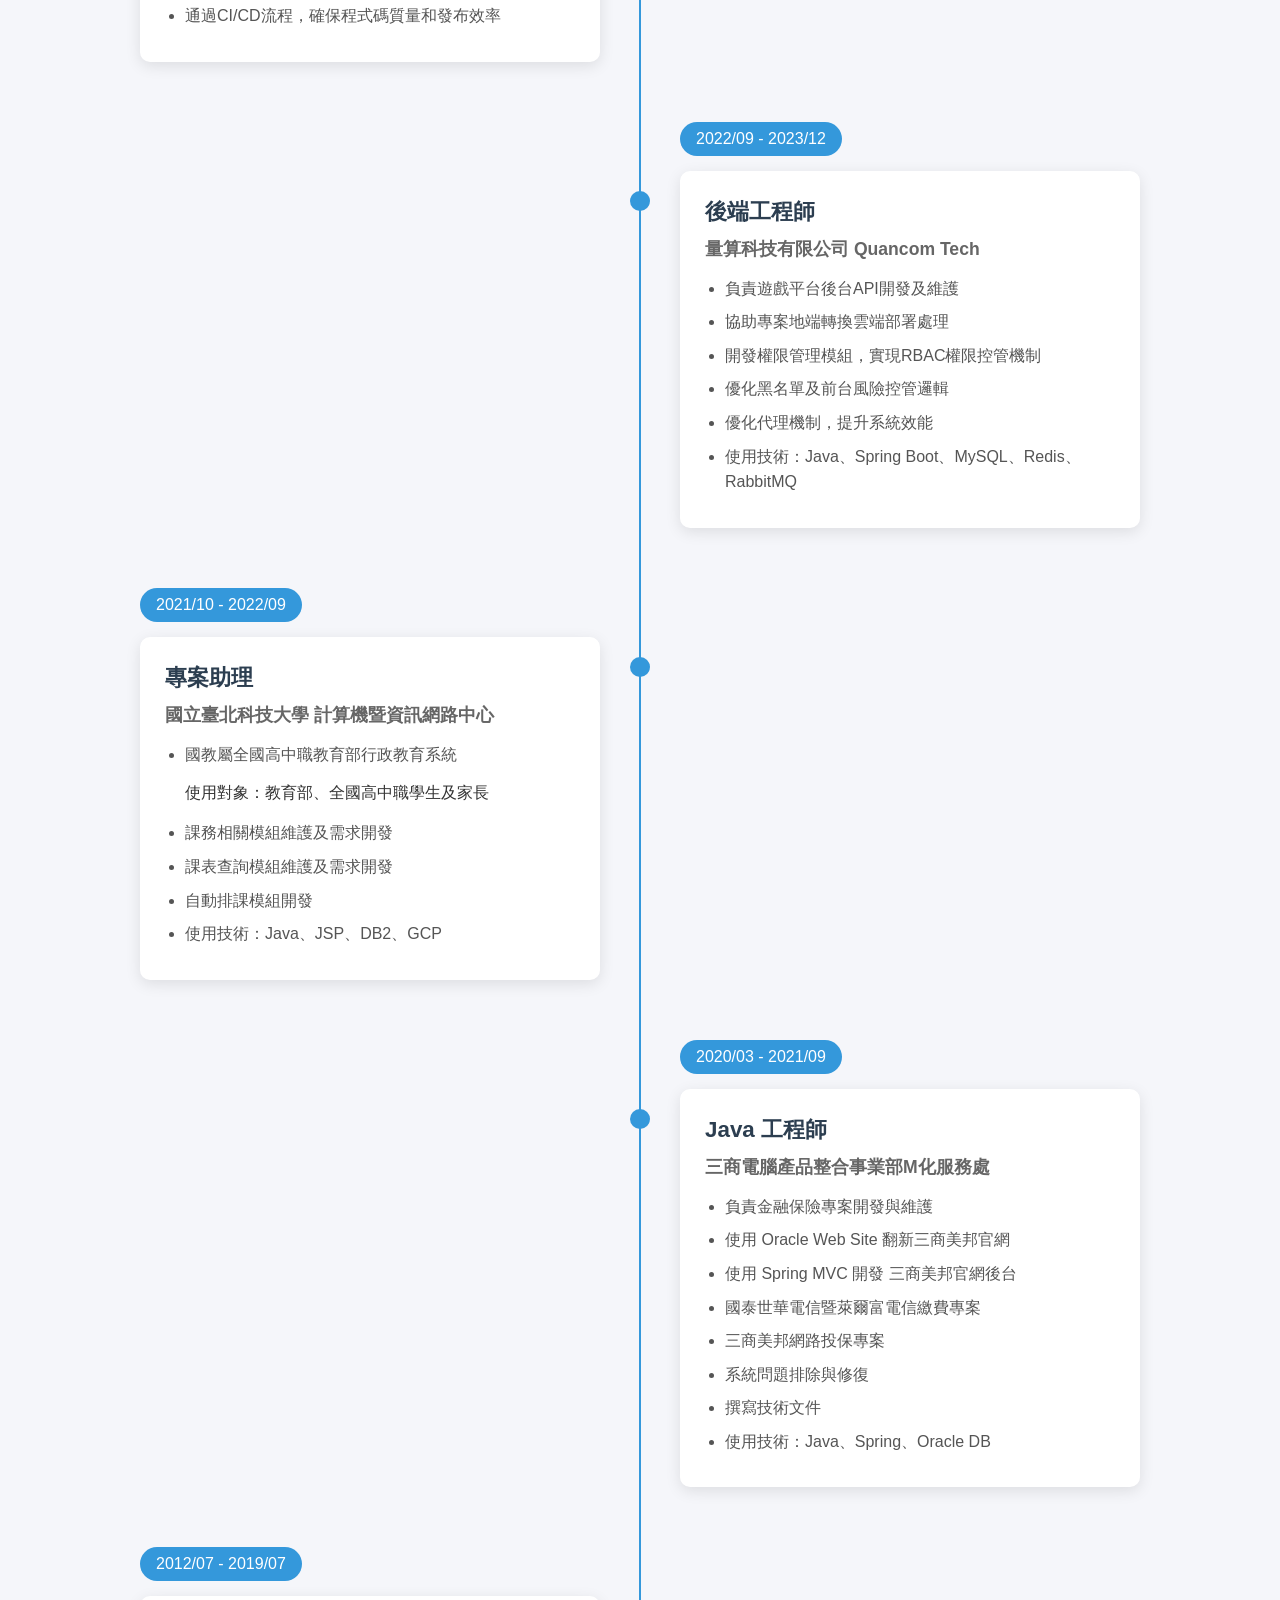
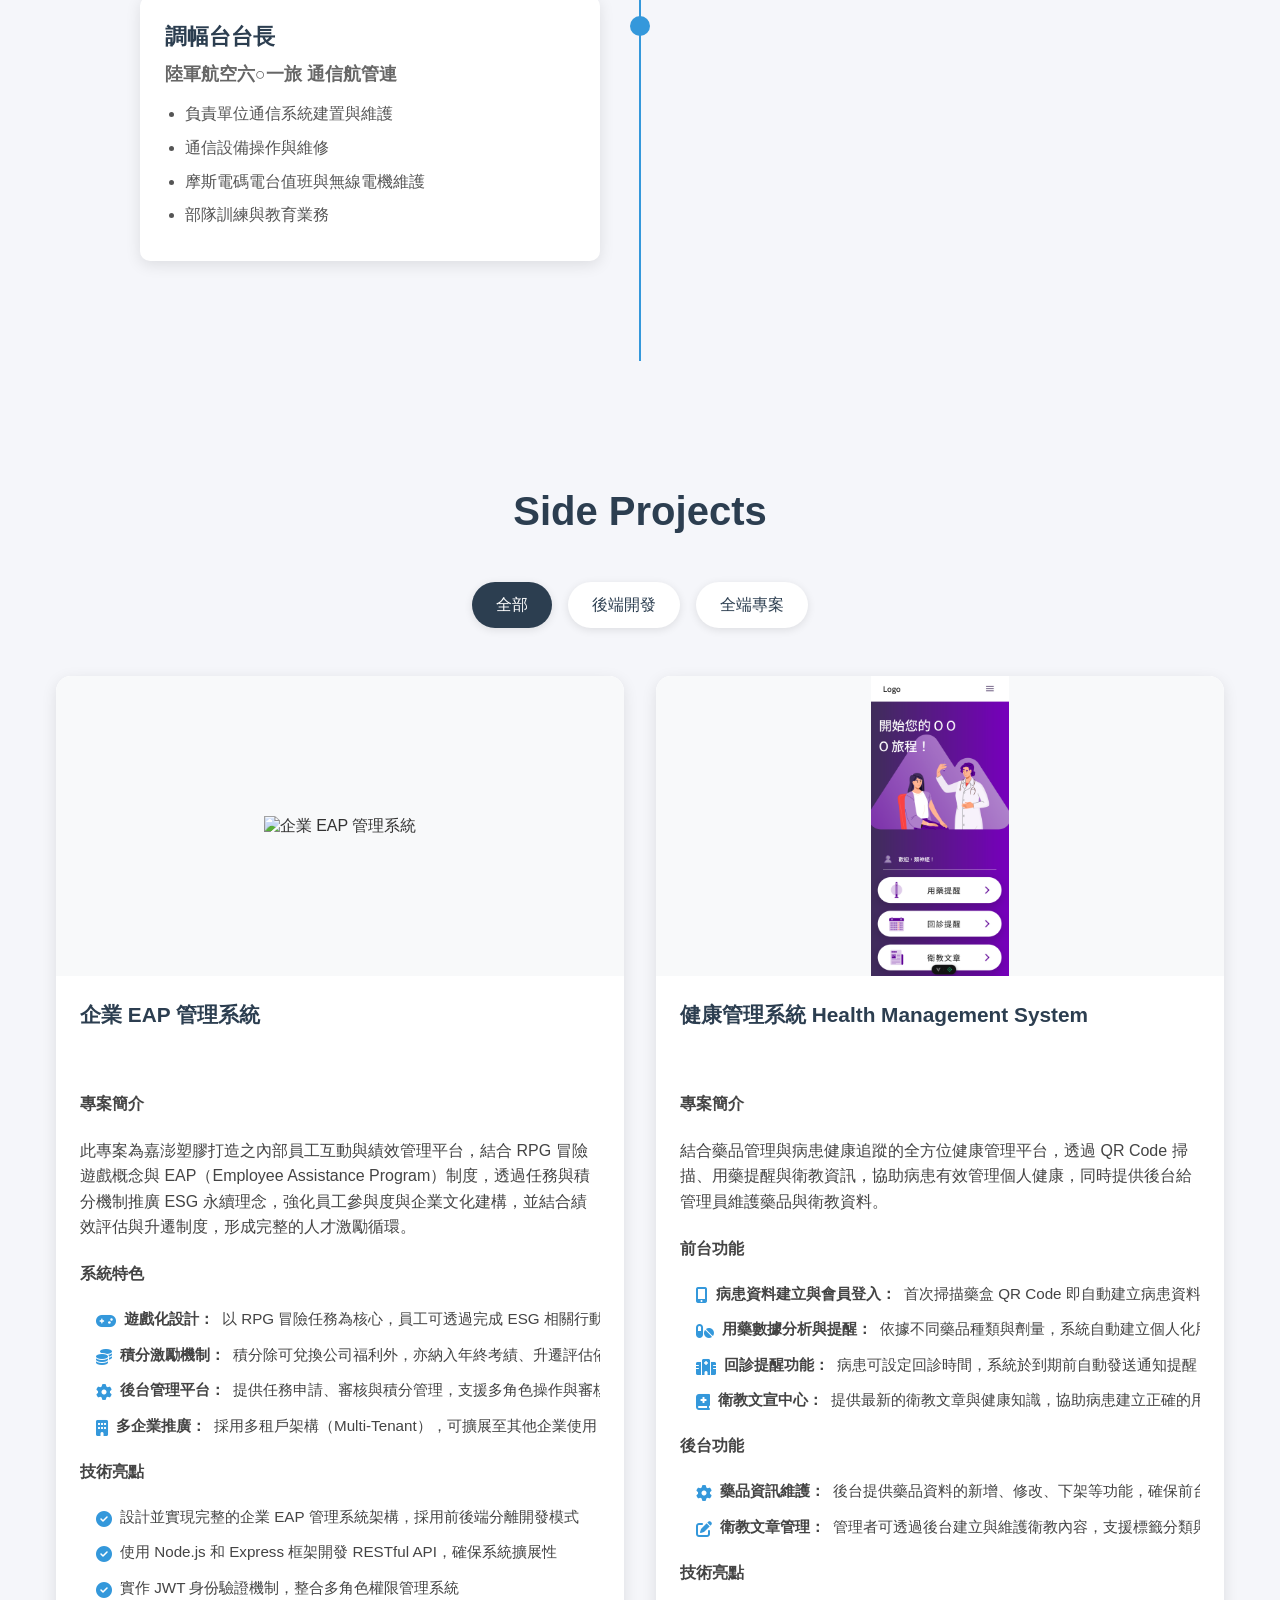
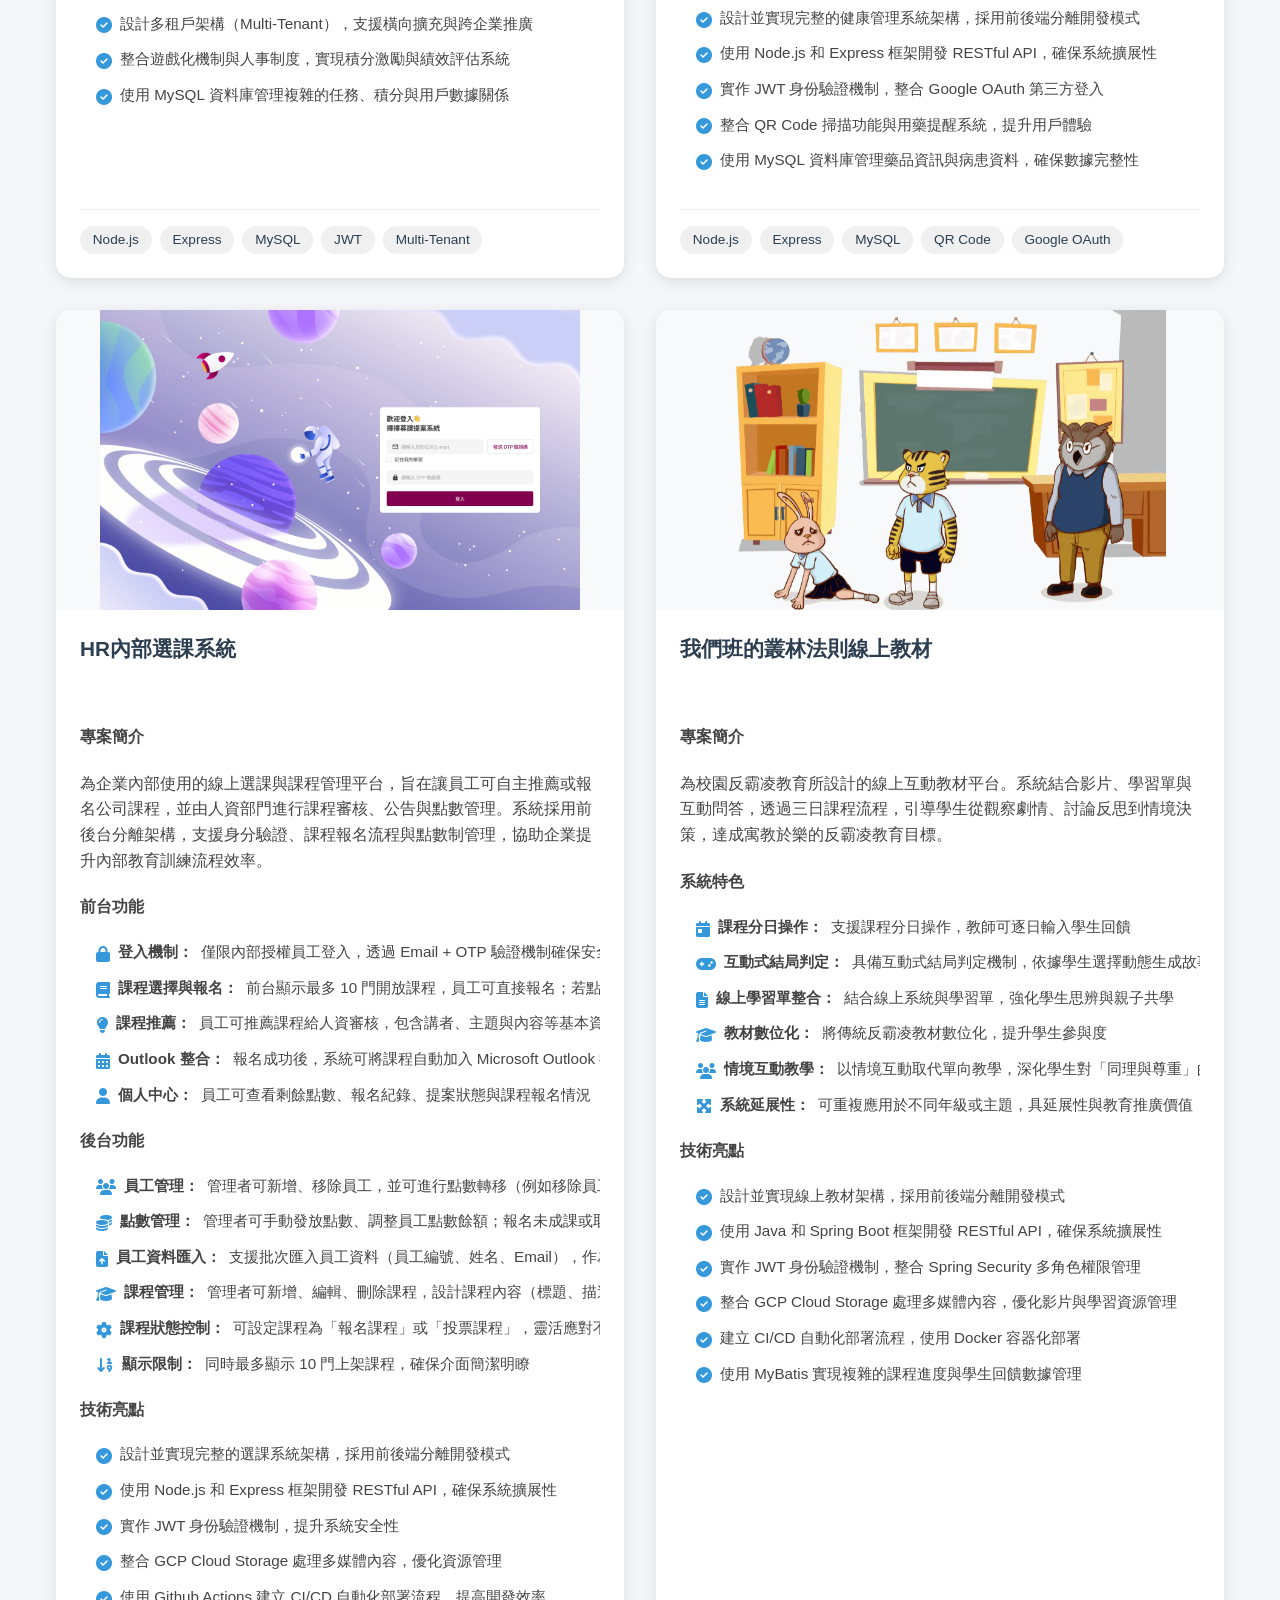
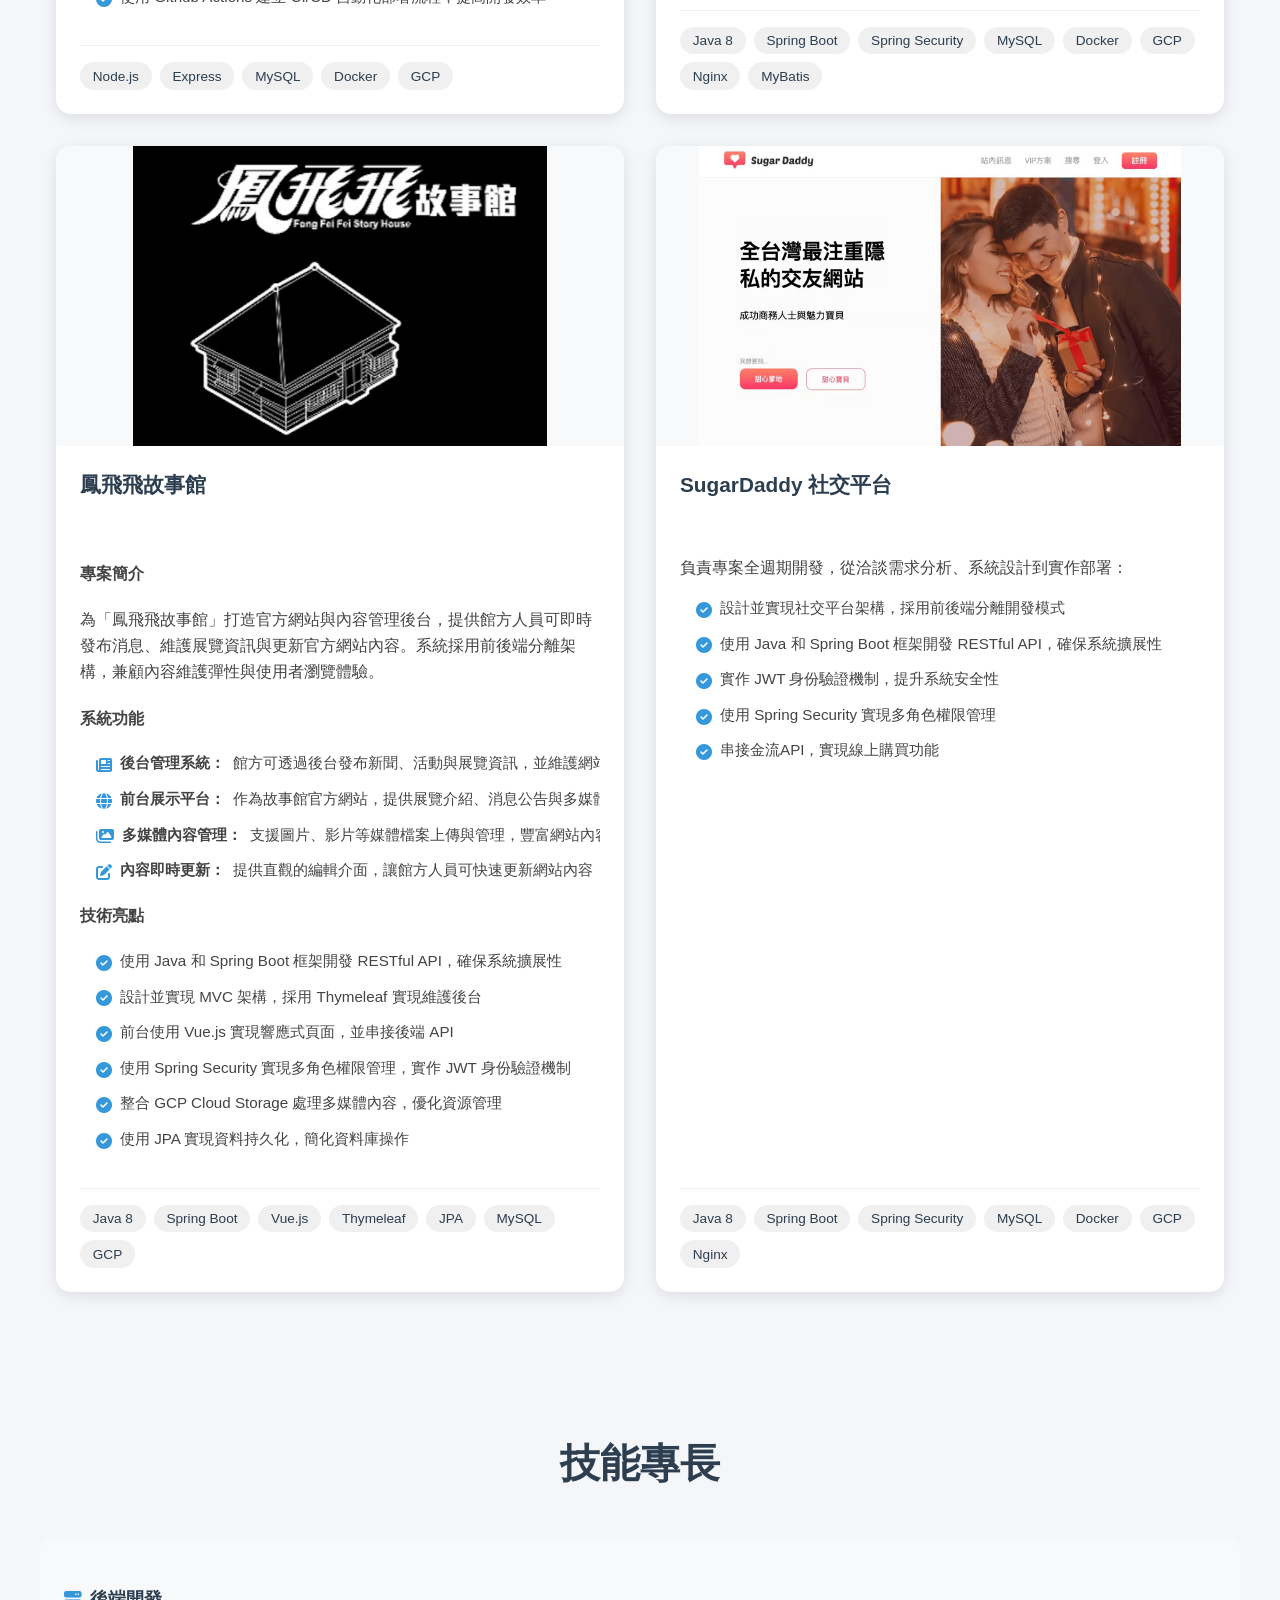
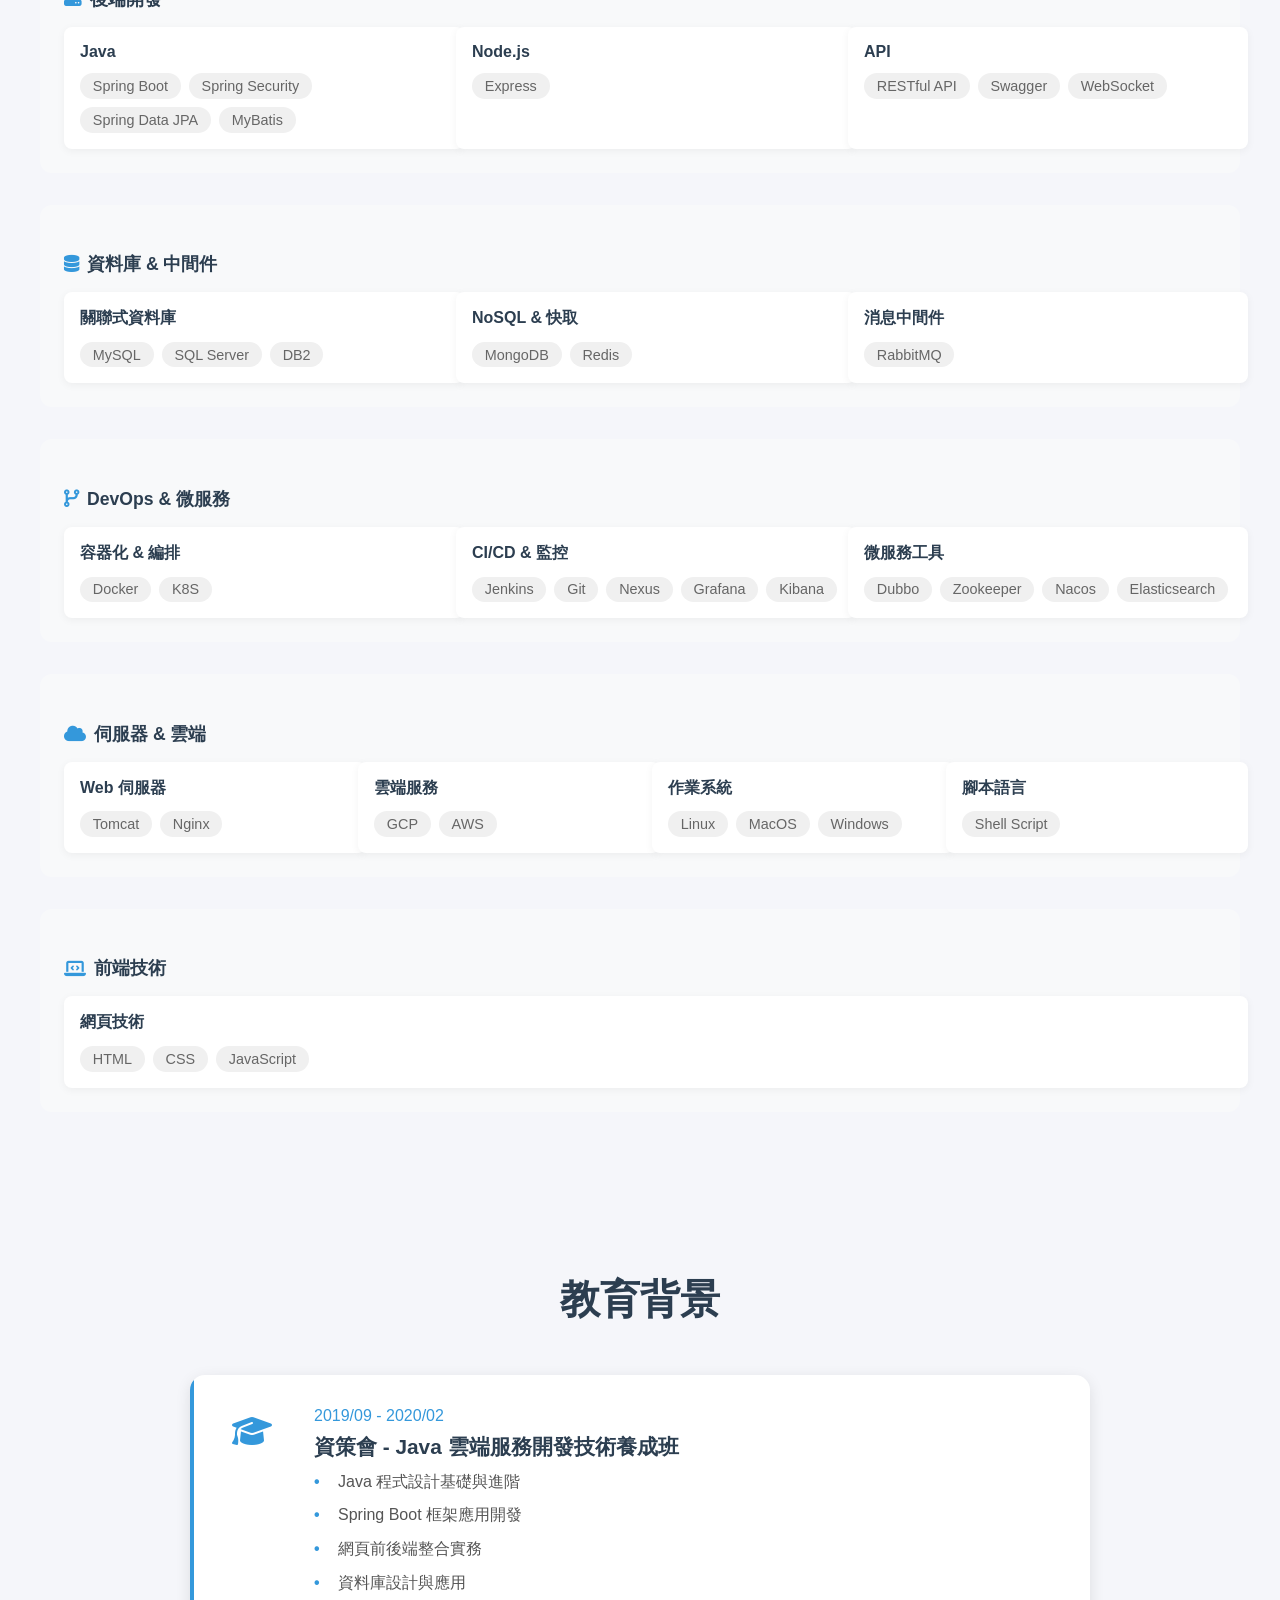
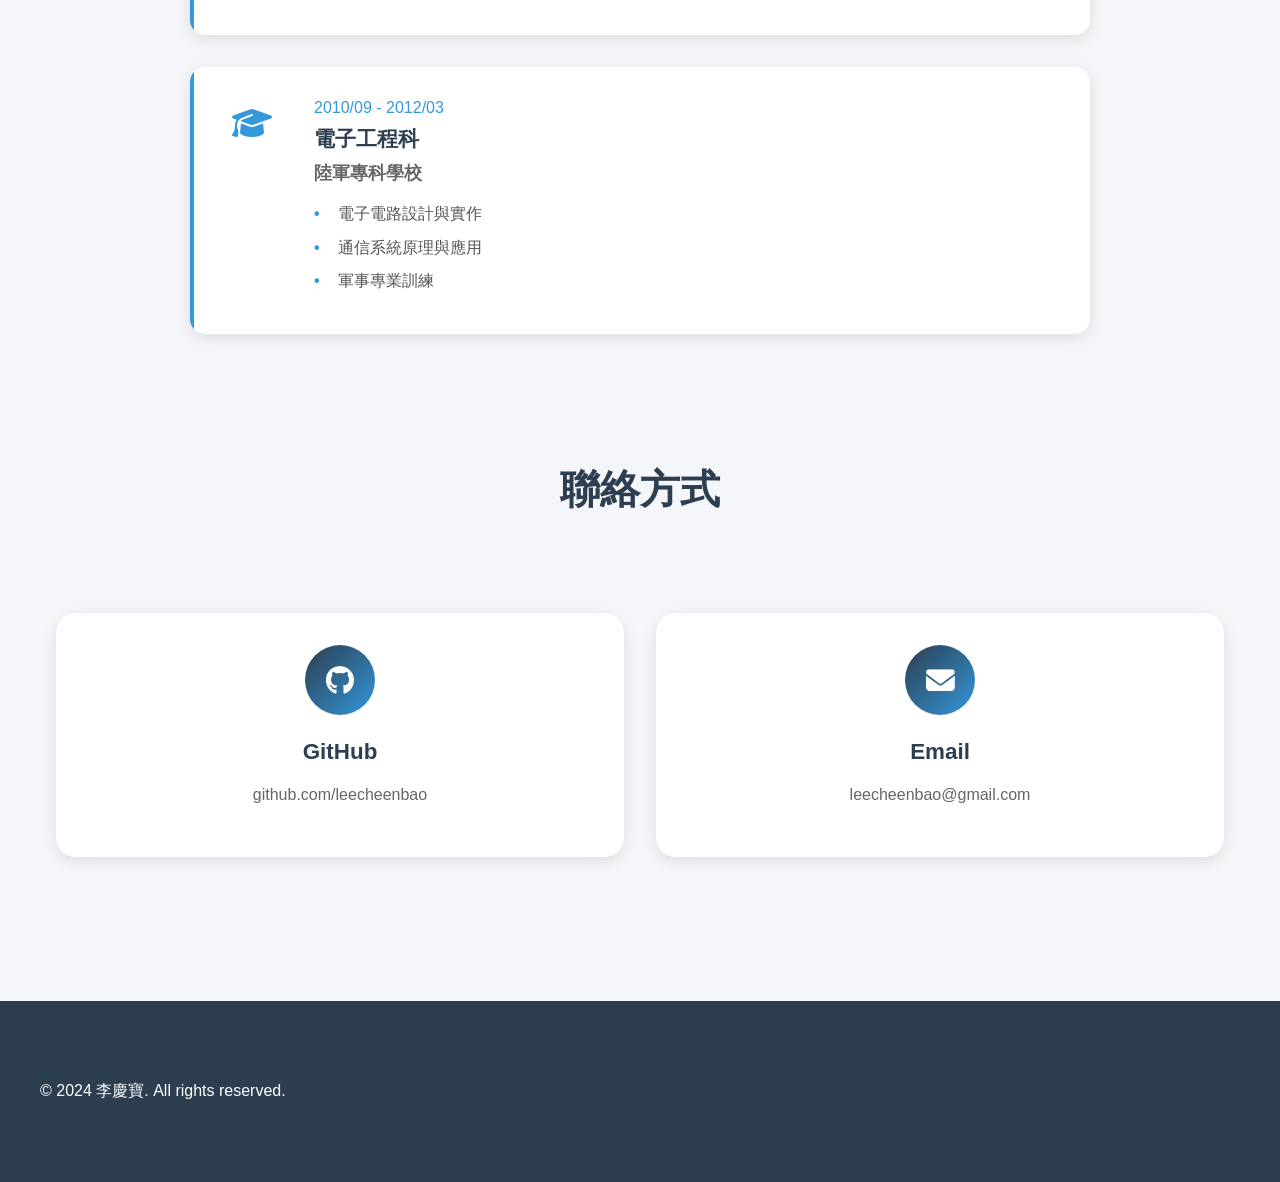
==== commit e91aba0e: "feat: 更新履歷 20260319" ====
--- a/index.html
+++ b/index.html
@@ -50,7 +50,7 @@
                                 <span><i class="fas fa-envelope"></i> leecheenbao@gmail.com</span>
                                 <span><i class="fas fa-code-branch"></i> 5 年開發經驗</span>
                             </div>
-                            <p>我是一名具有 5 年經驗的 Java 後端工程師，同時也是擁有 7 年軍旅生涯的退伍軍人。</p>
+                            <p>我是一名具有 6 年經驗的 Java 後端工程師，同時也是擁有 7 年軍旅生涯的退伍軍人。</p>
                             <p>這段特殊的經歷培養了我堅毅的性格、嚴謹的工作態度，以及面對挑戰時的解決問題能力。</p>
                             <p>我專注於打造高效能的後端解決方案，並持續在後端開發領域深耕。</p>
                             <p>平時也會利用空閒時間學習新技術，並實作於專案上。</p>
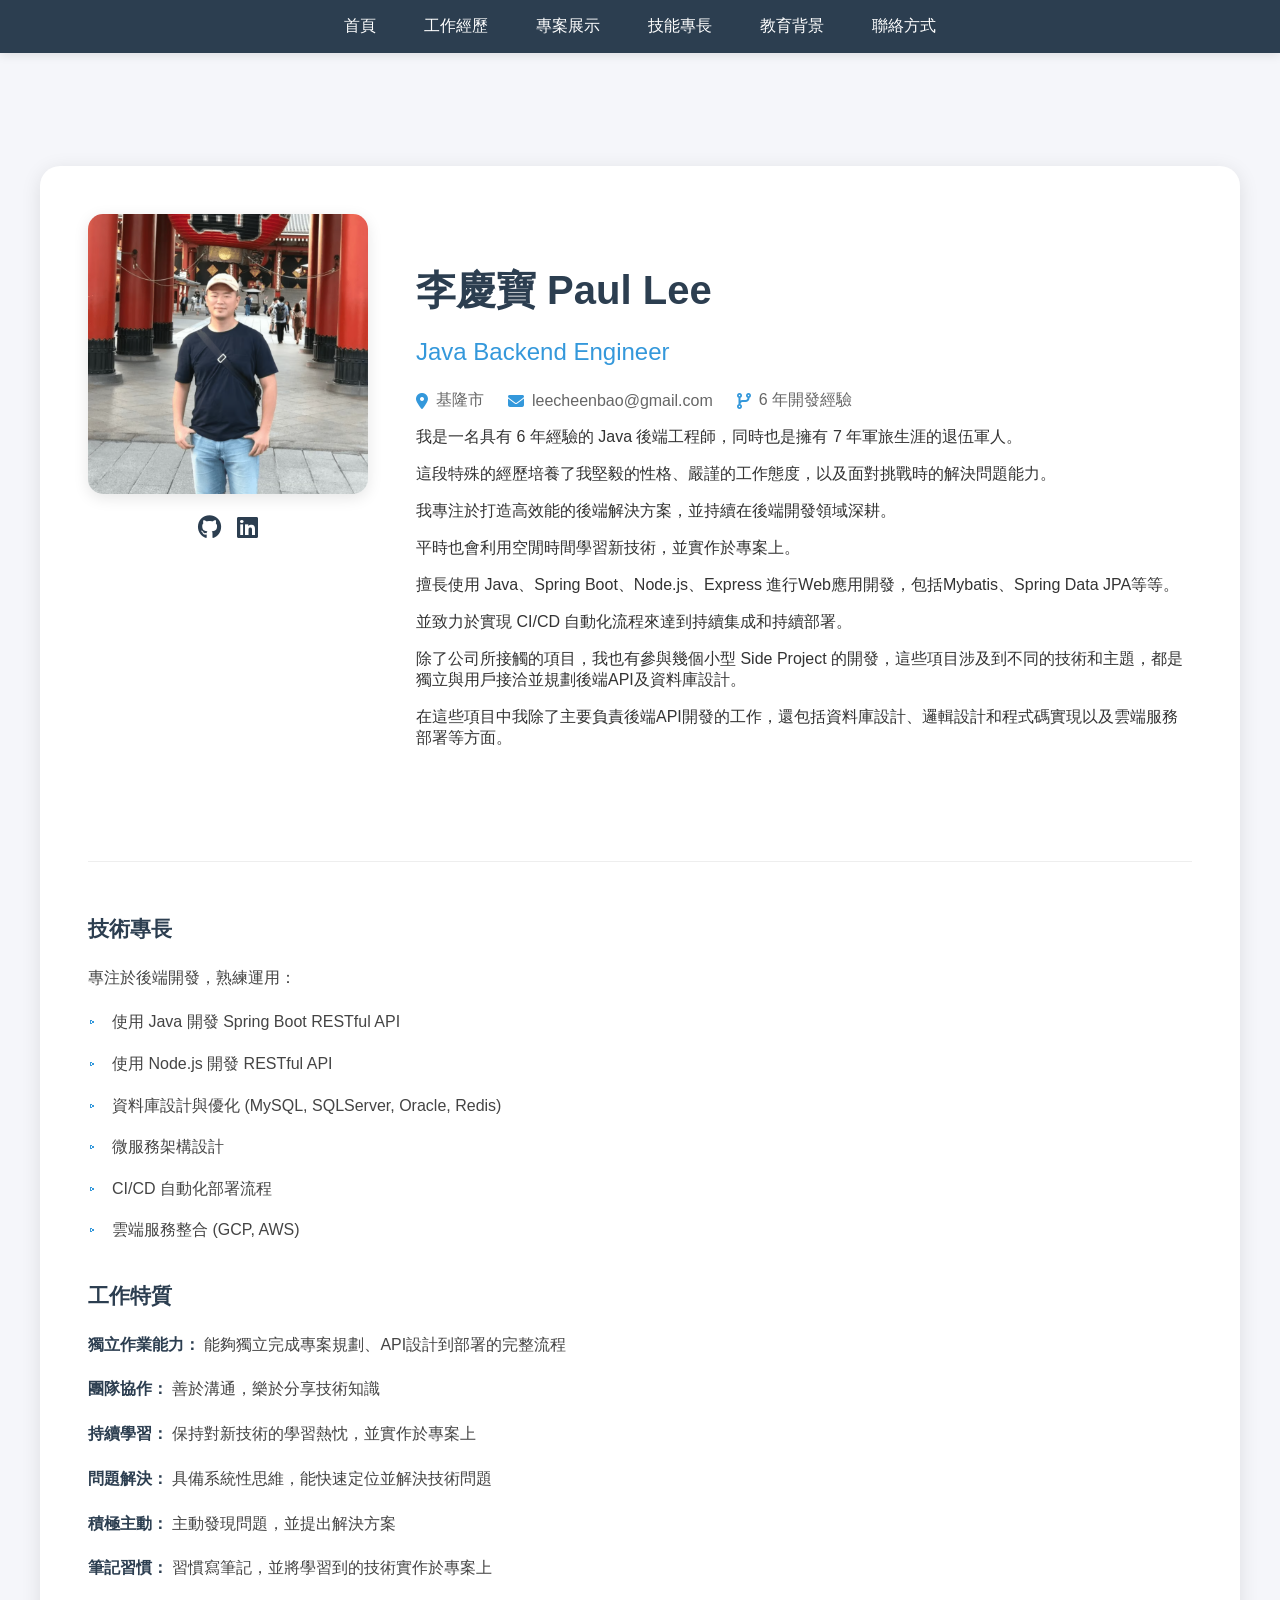
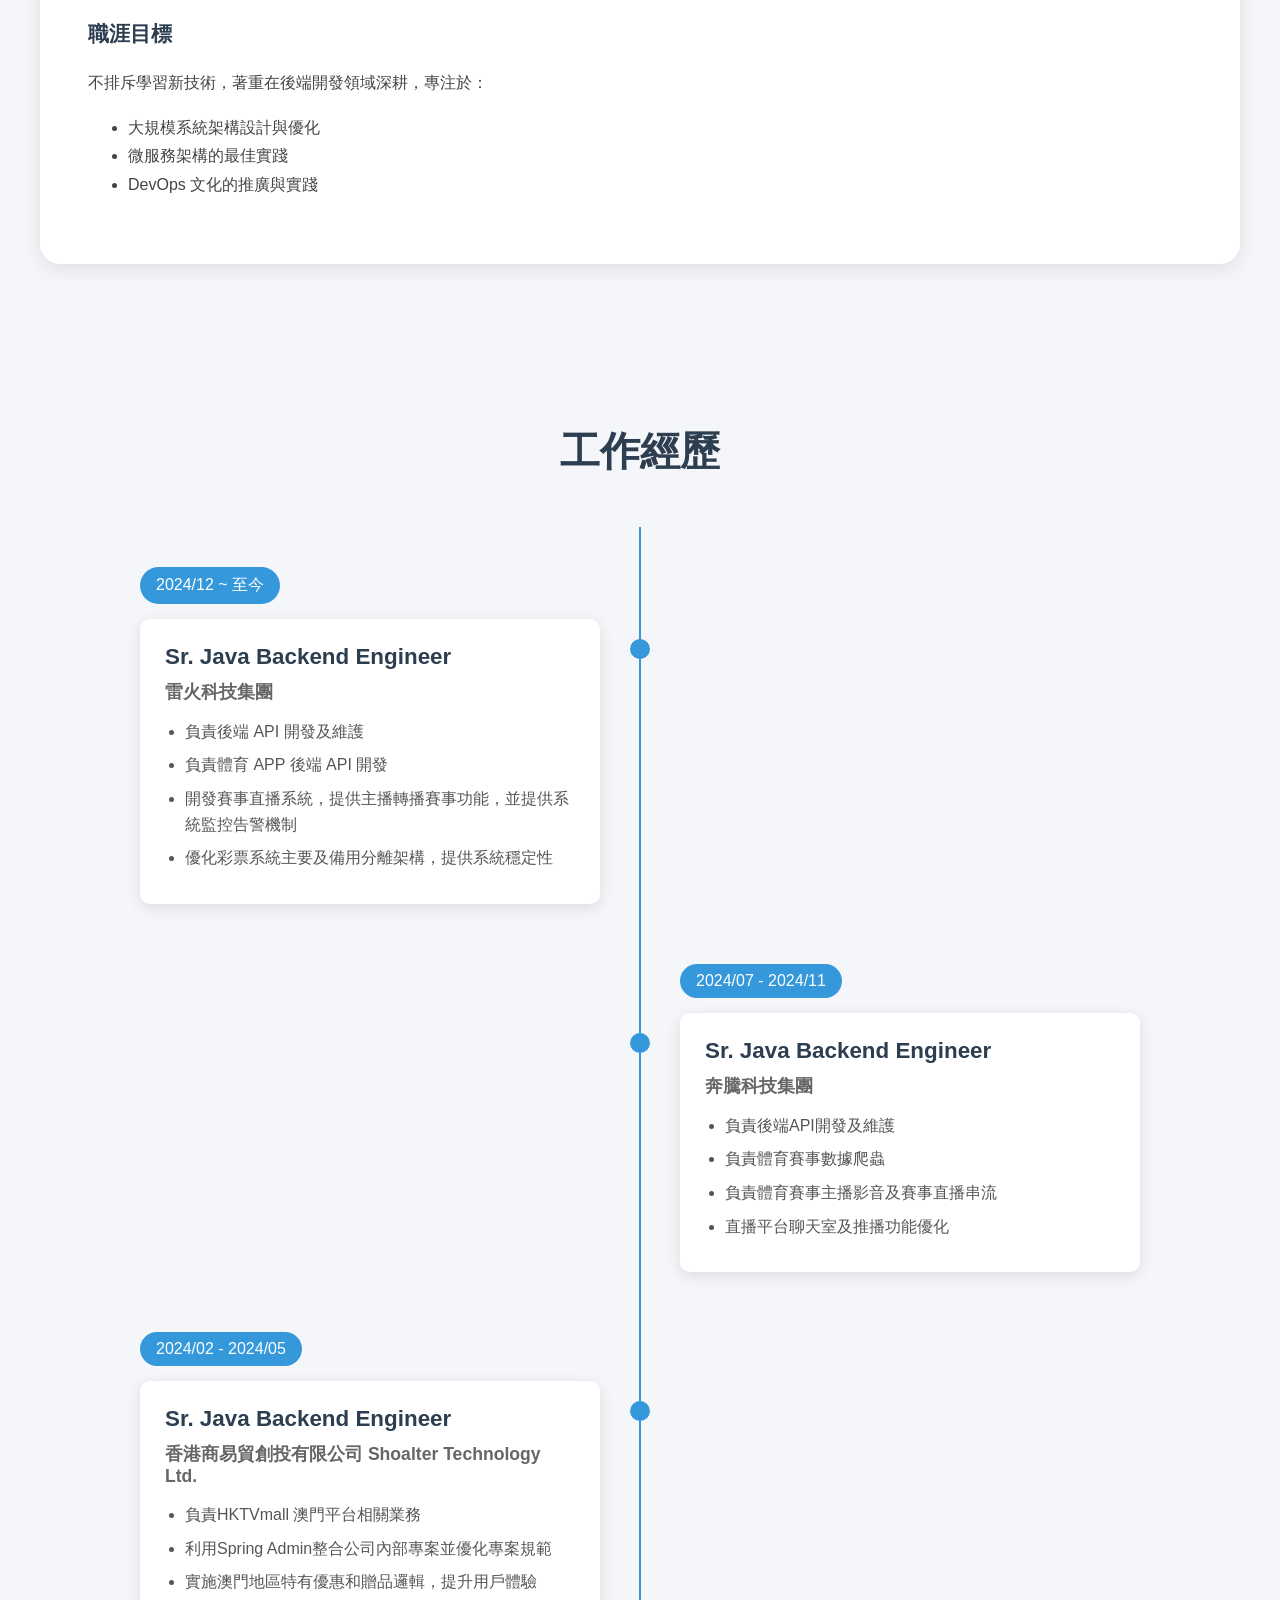
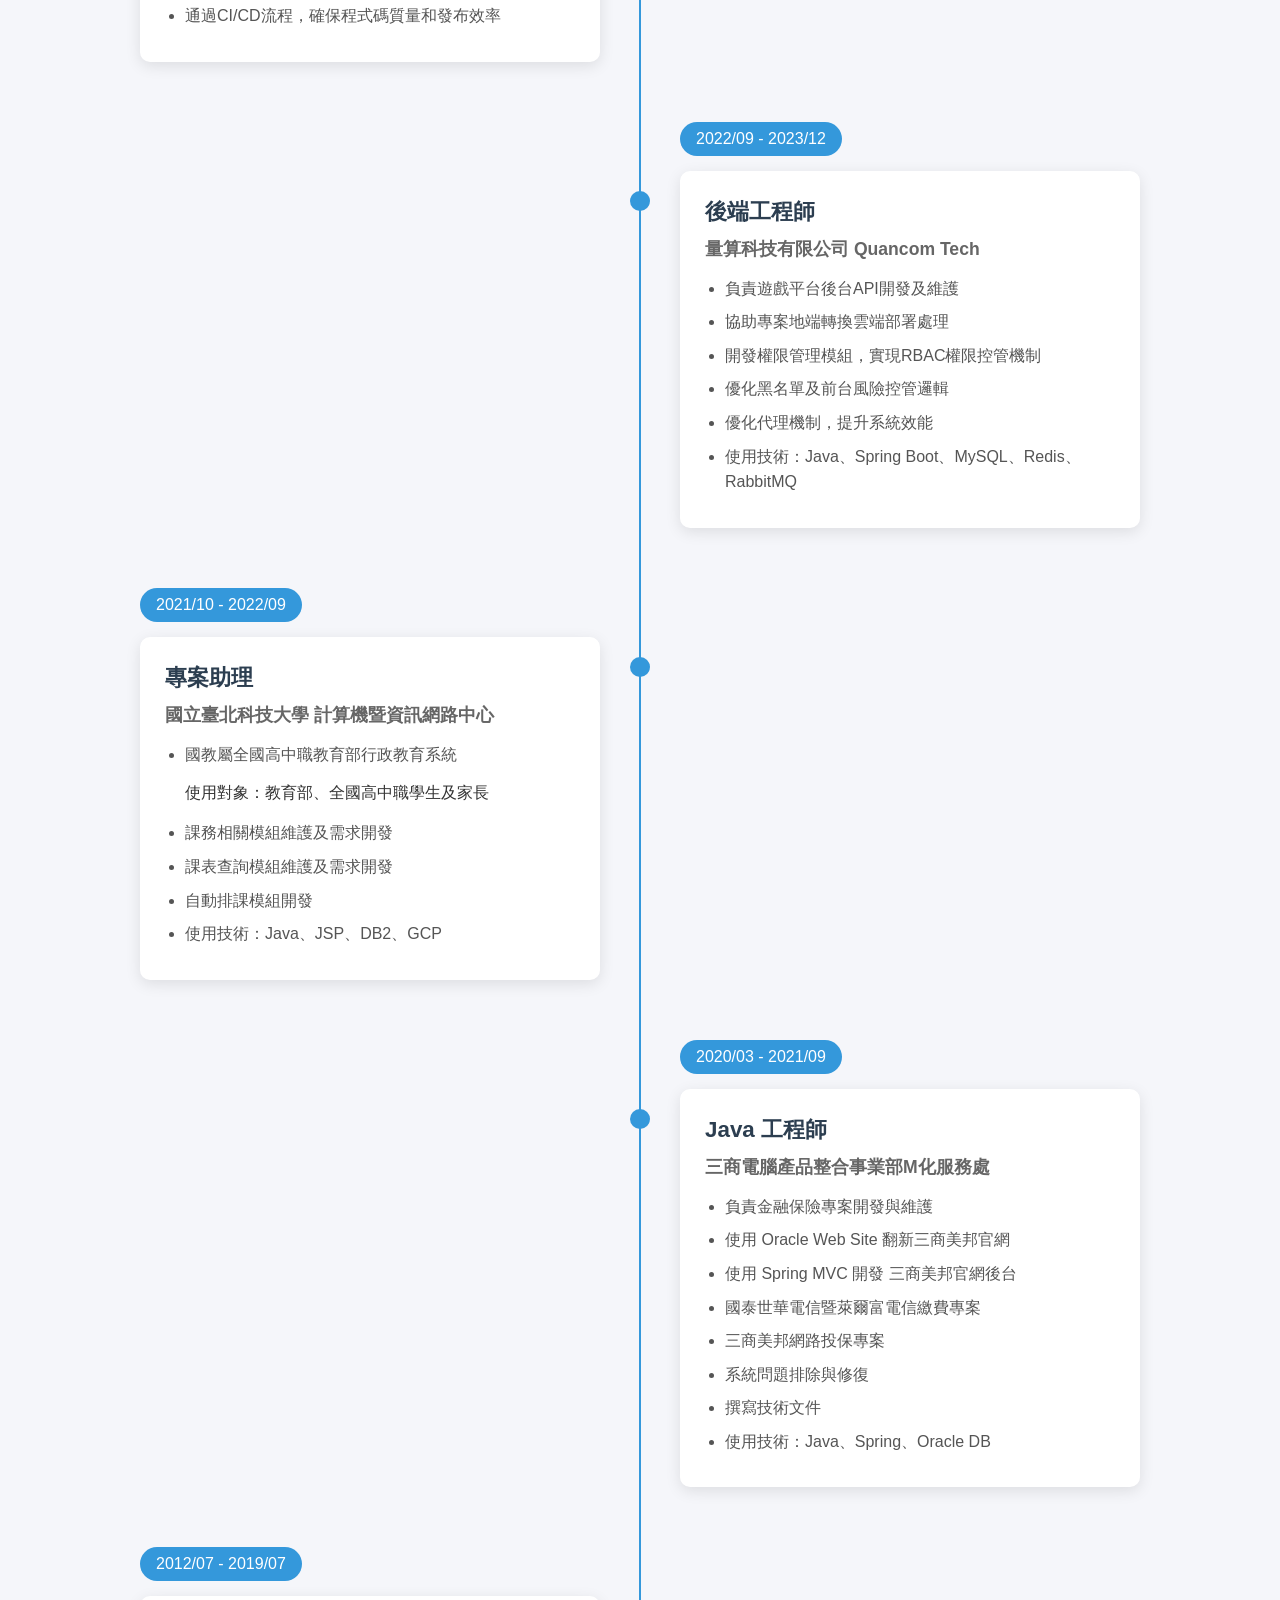
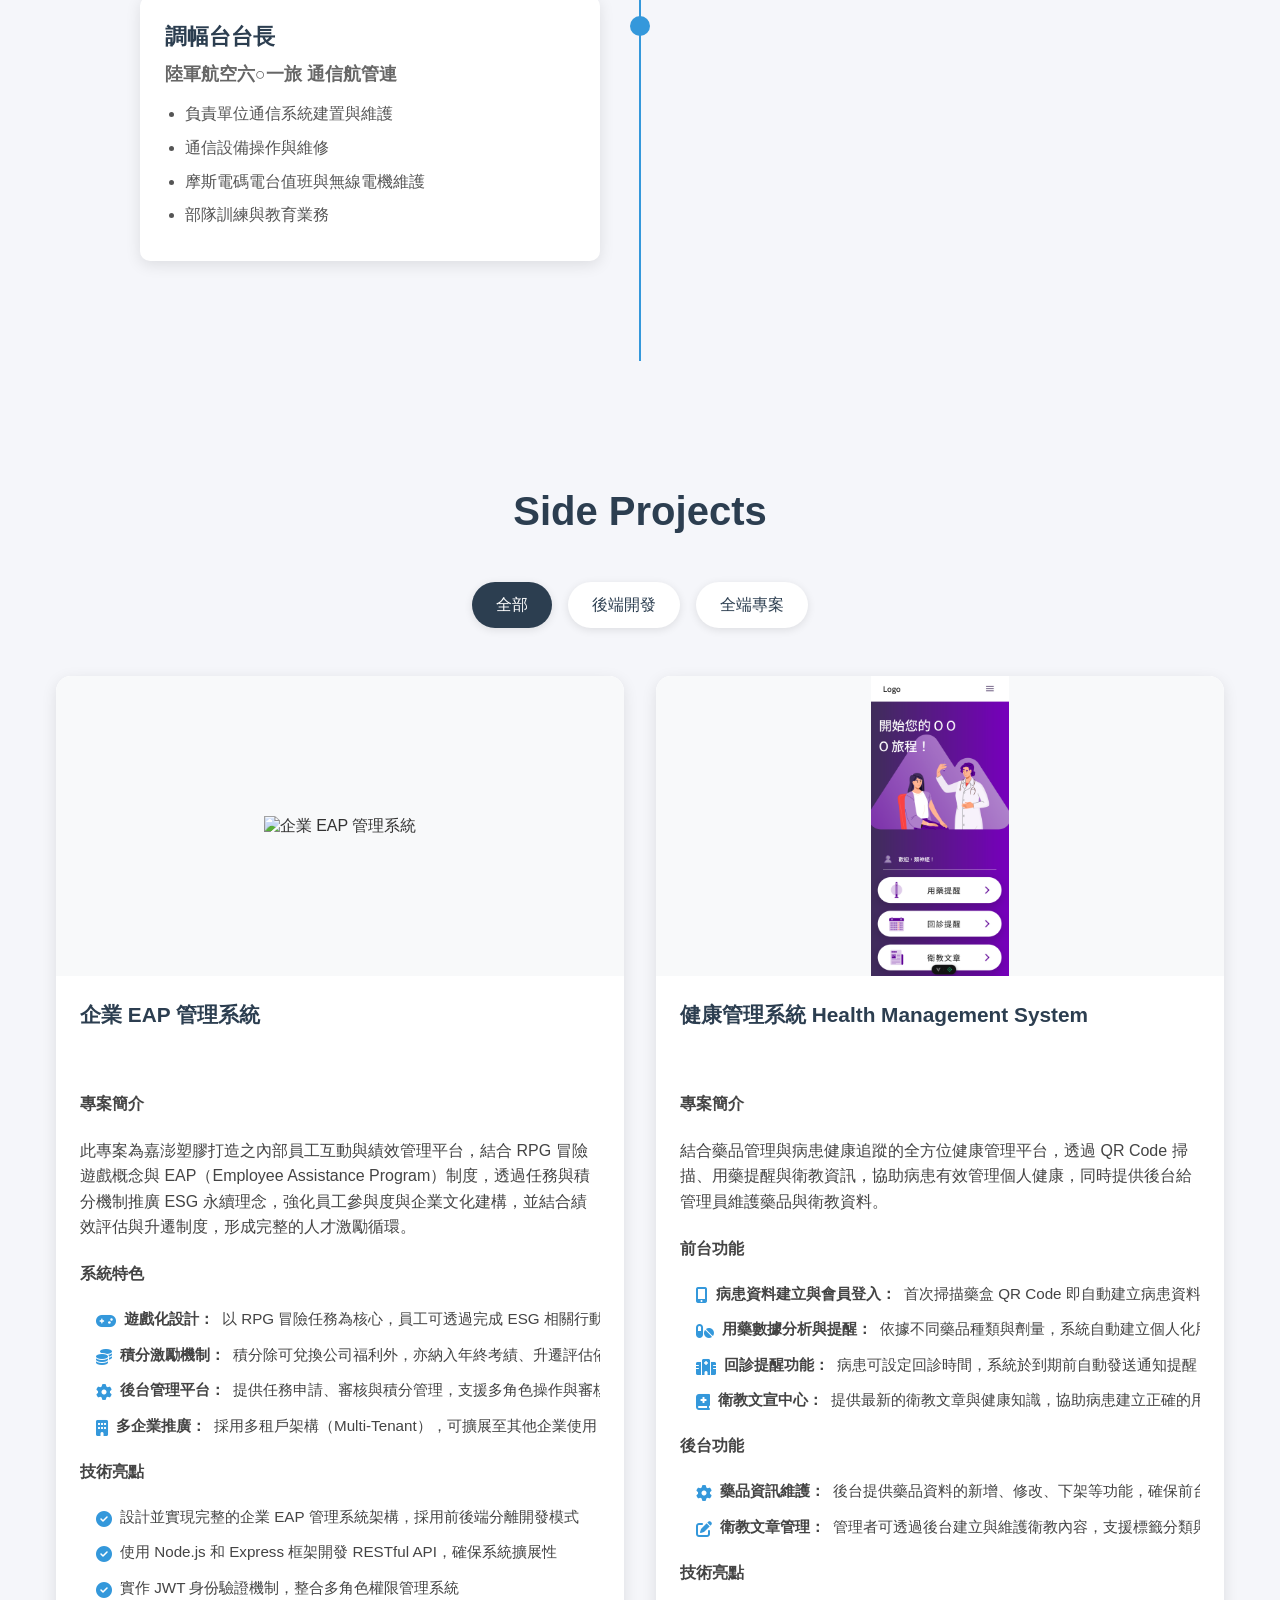
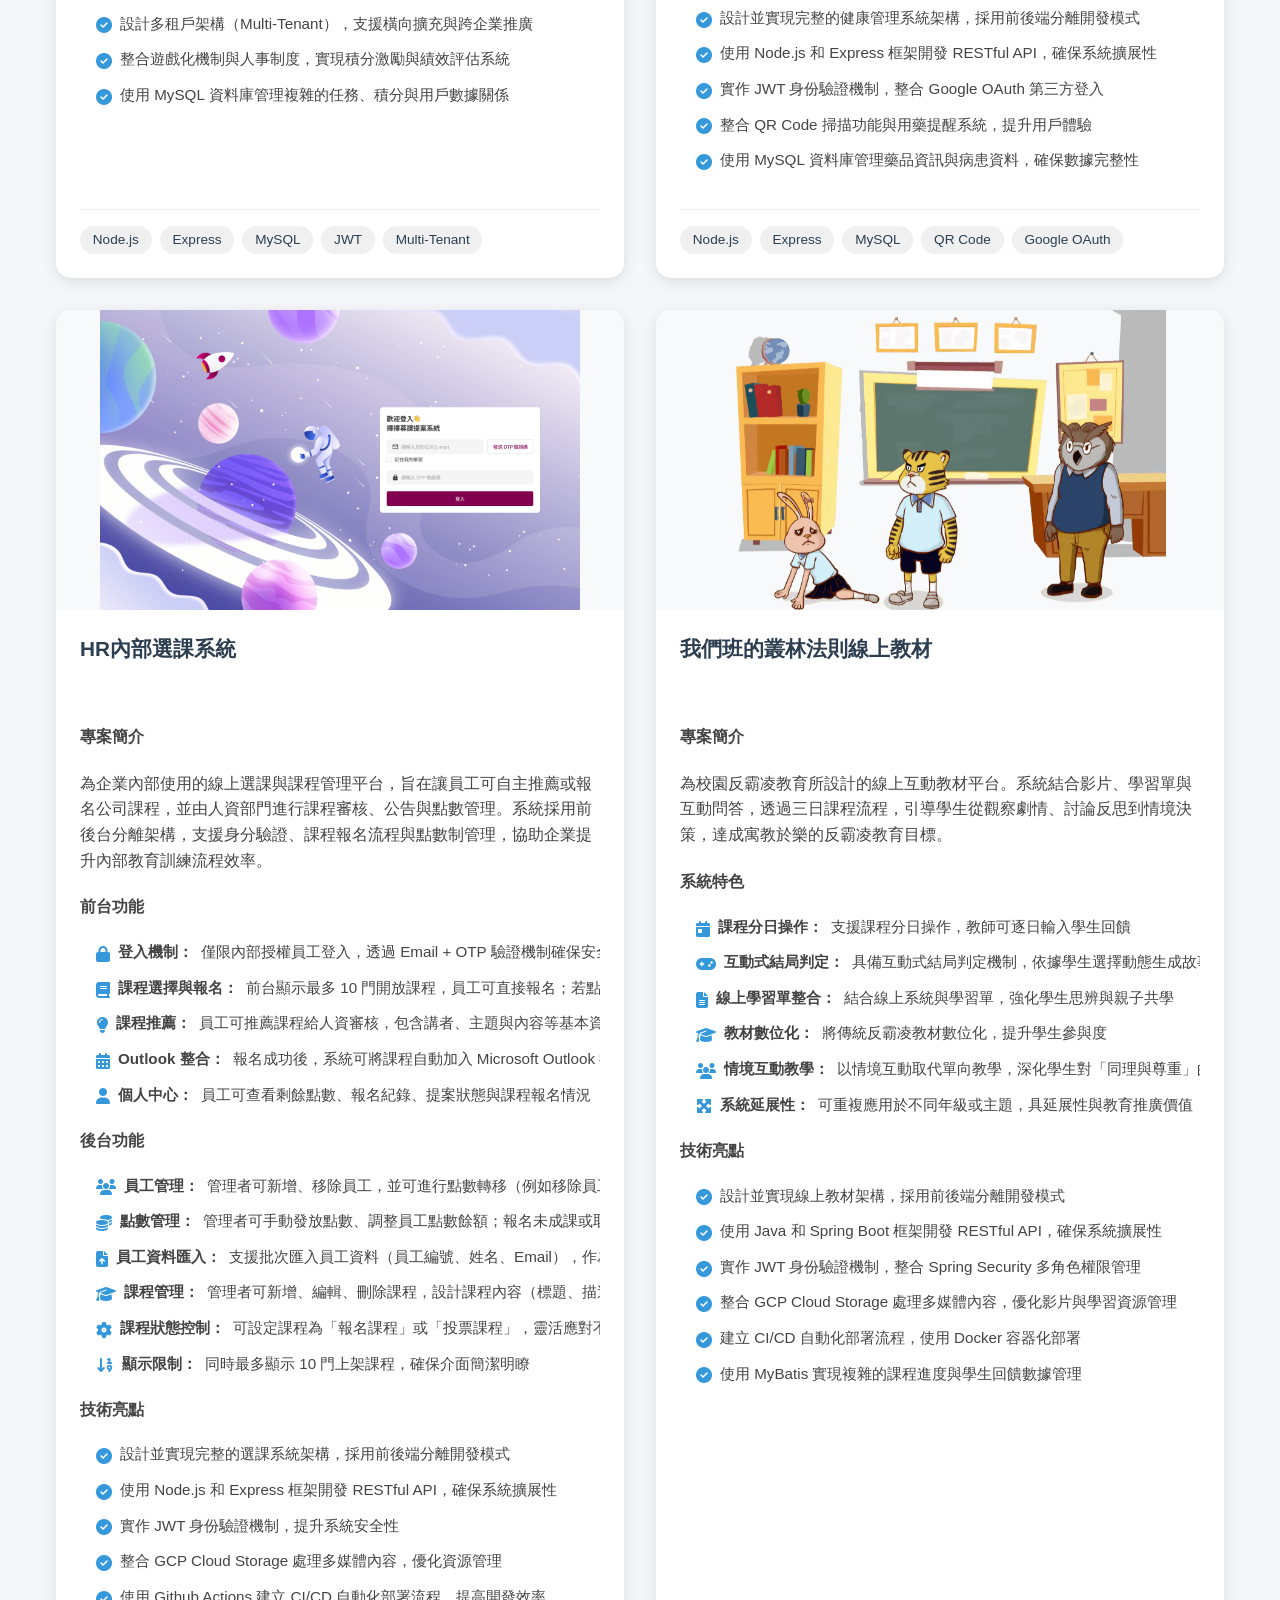
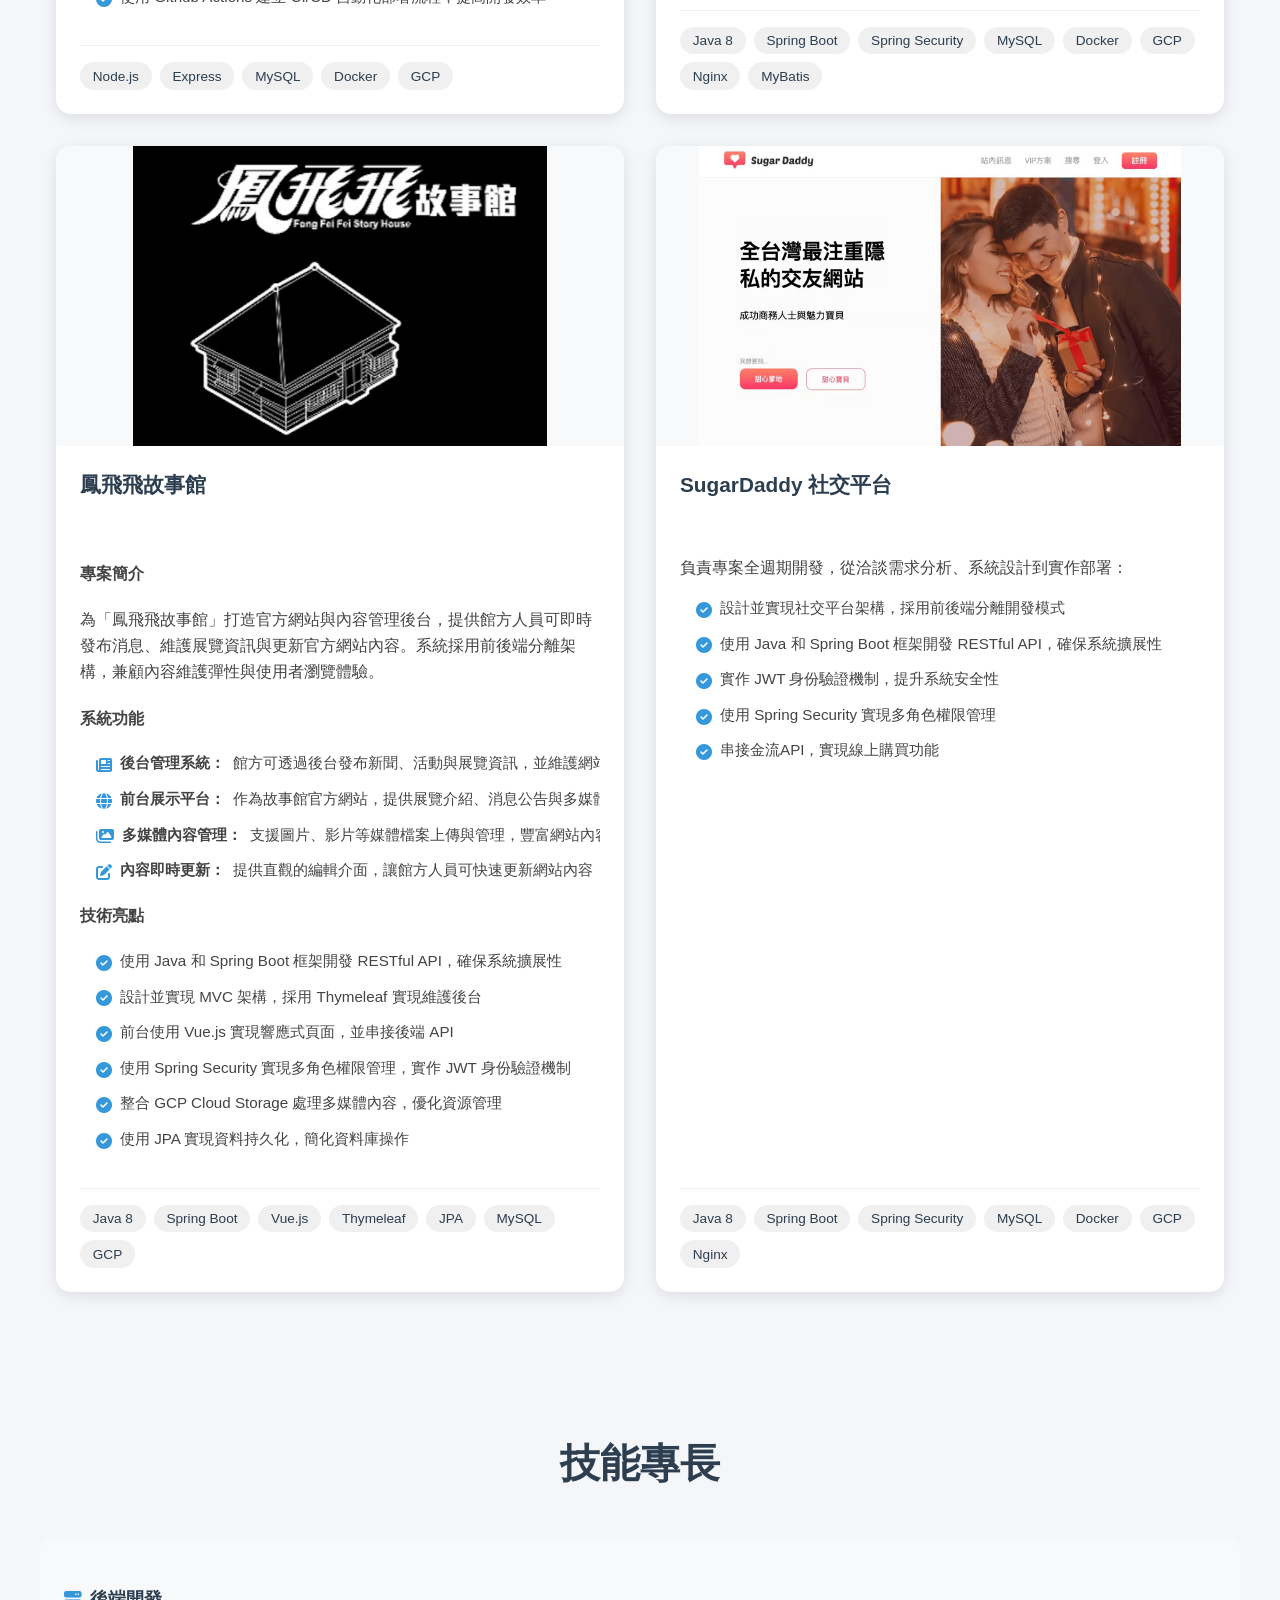
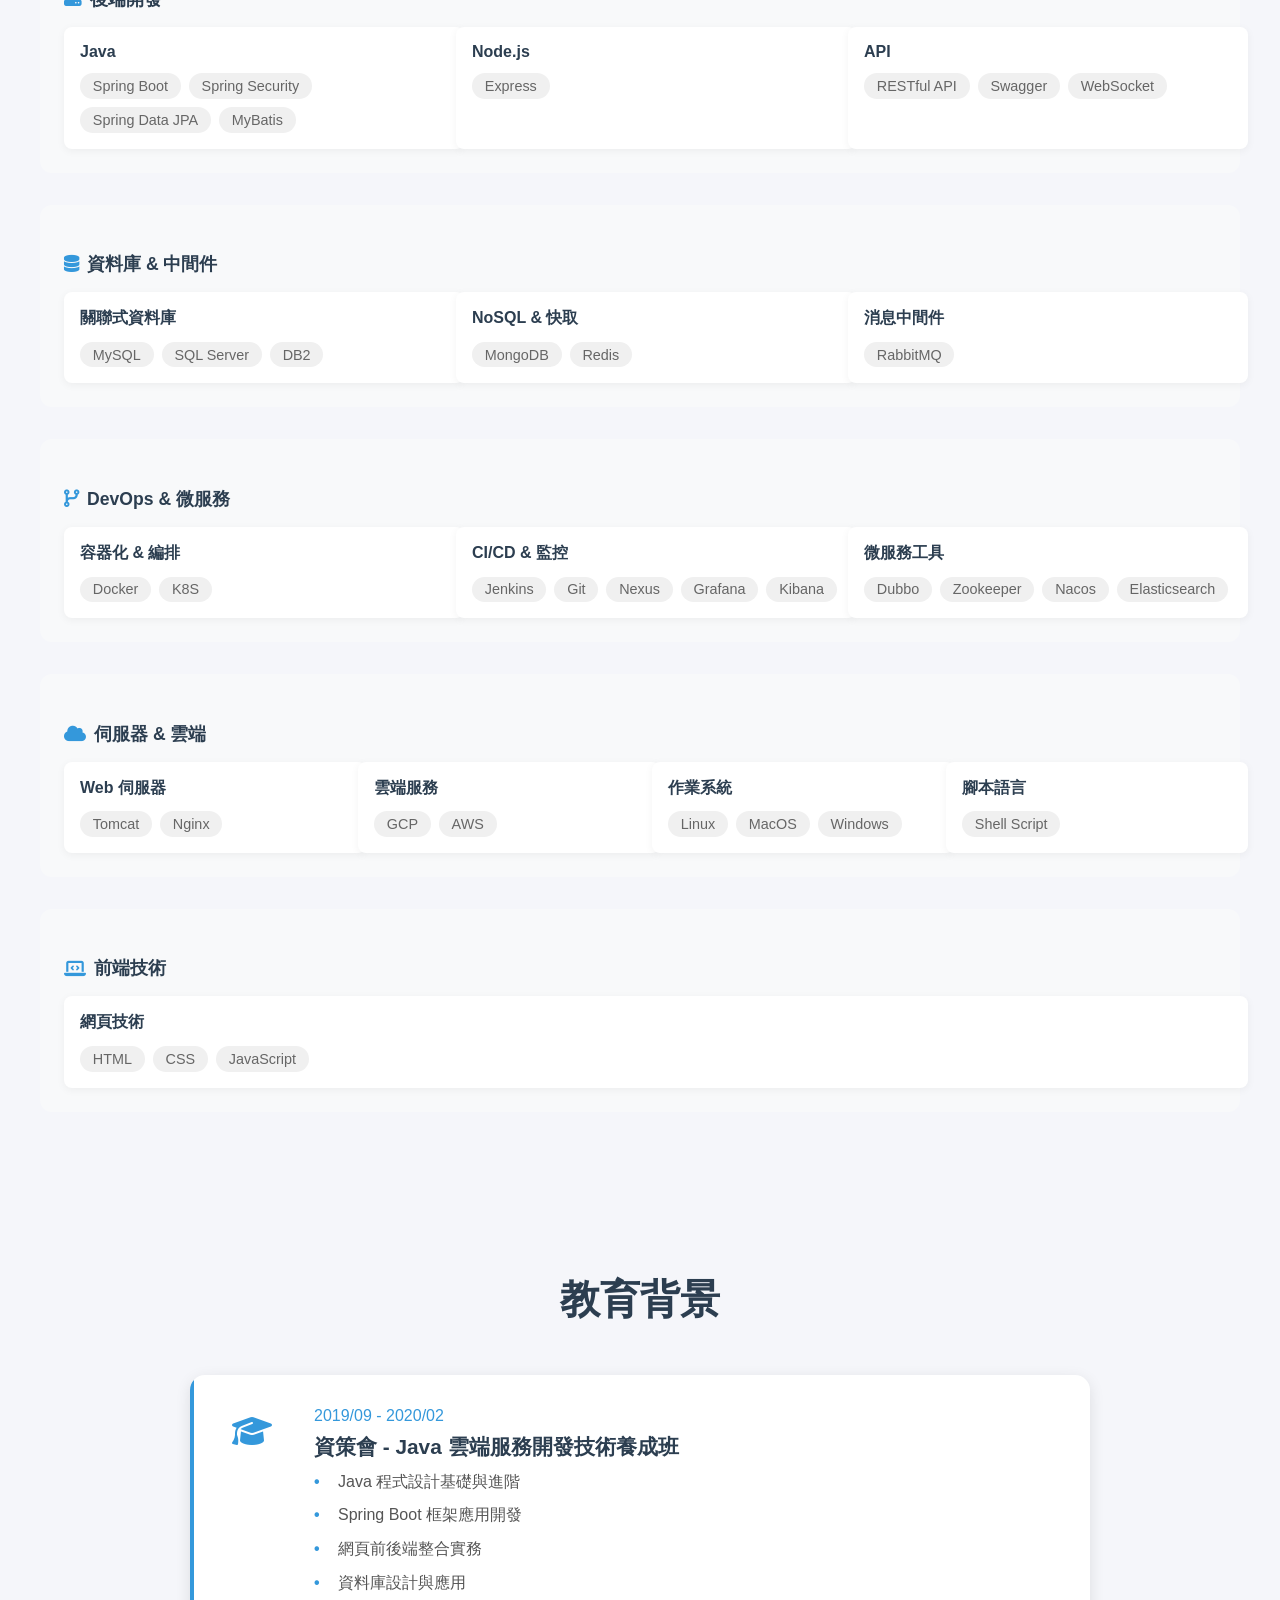
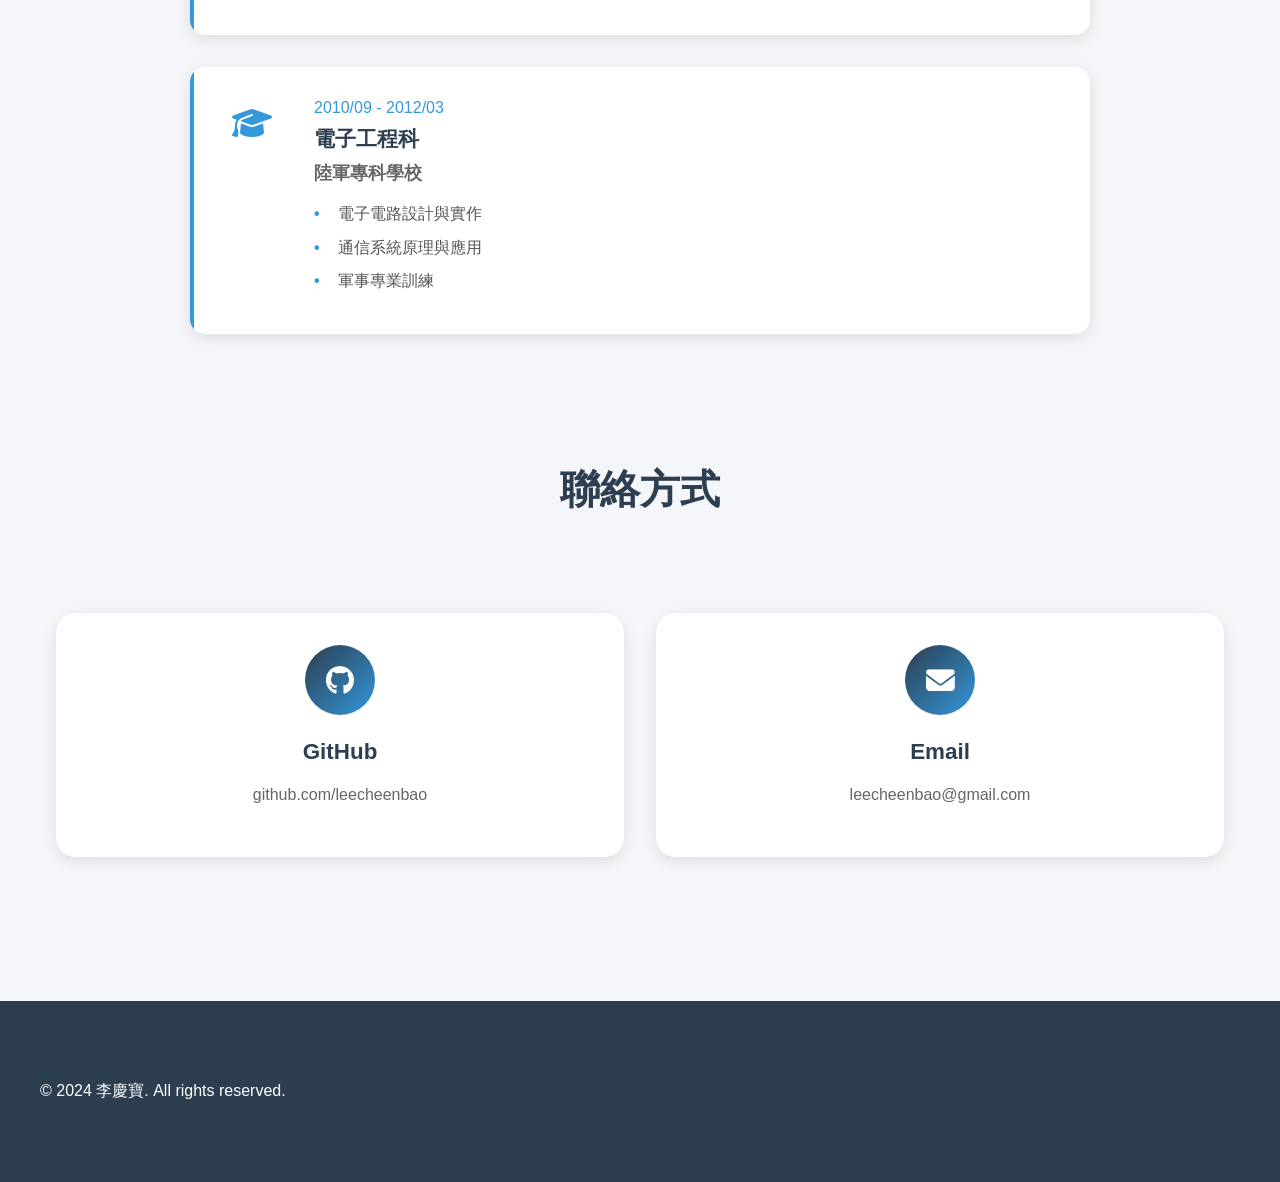
==== commit 4ab7c5ef: "feat: 更新履歷 20260319" ====
--- a/index.html
+++ b/index.html
@@ -48,7 +48,7 @@
                             <div class="profile-quick-info">
                                 <span><i class="fas fa-map-marker-alt"></i> 基隆市</span>
                                 <span><i class="fas fa-envelope"></i> leecheenbao@gmail.com</span>
-                                <span><i class="fas fa-code-branch"></i> 5 年開發經驗</span>
+                                <span><i class="fas fa-code-branch"></i> 6 年開發經驗</span>
                             </div>
                             <p>我是一名具有 6 年經驗的 Java 後端工程師，同時也是擁有 7 年軍旅生涯的退伍軍人。</p>
                             <p>這段特殊的經歷培養了我堅毅的性格、嚴謹的工作態度，以及面對挑戰時的解決問題能力。</p>
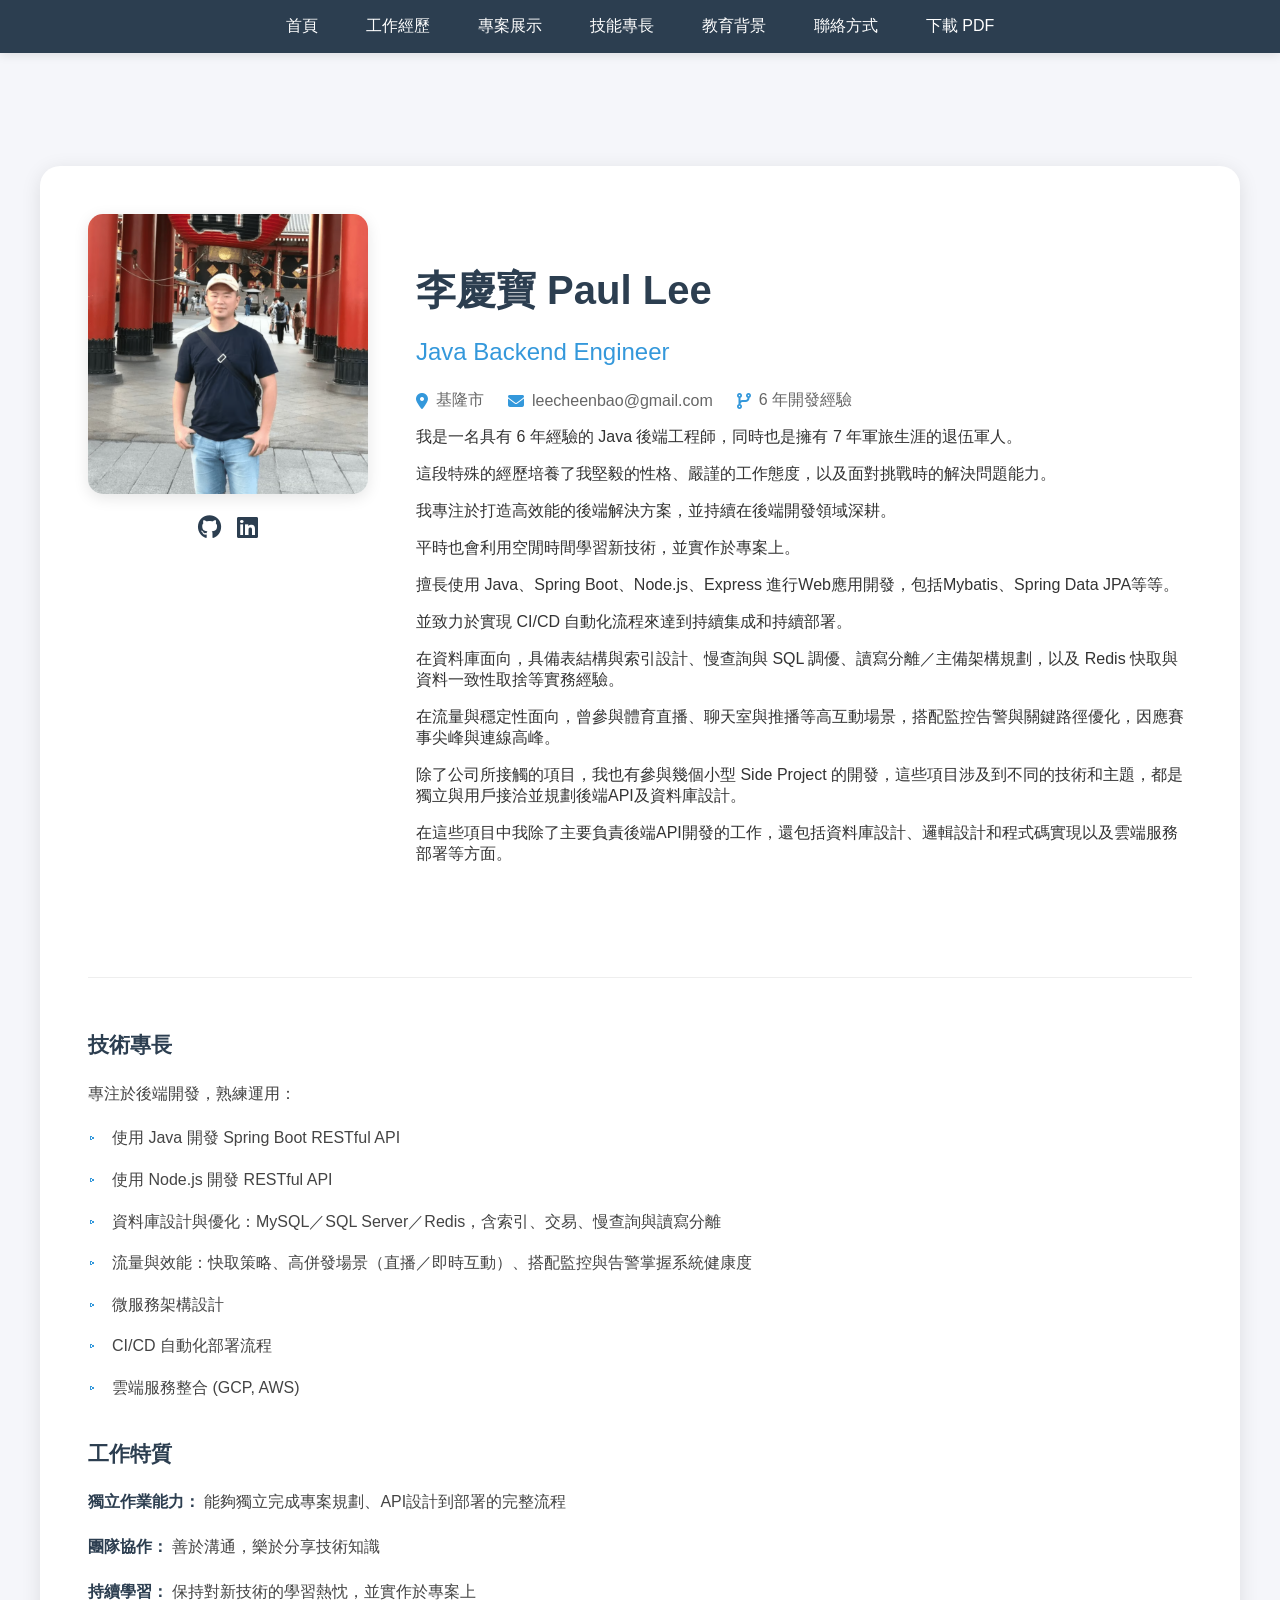
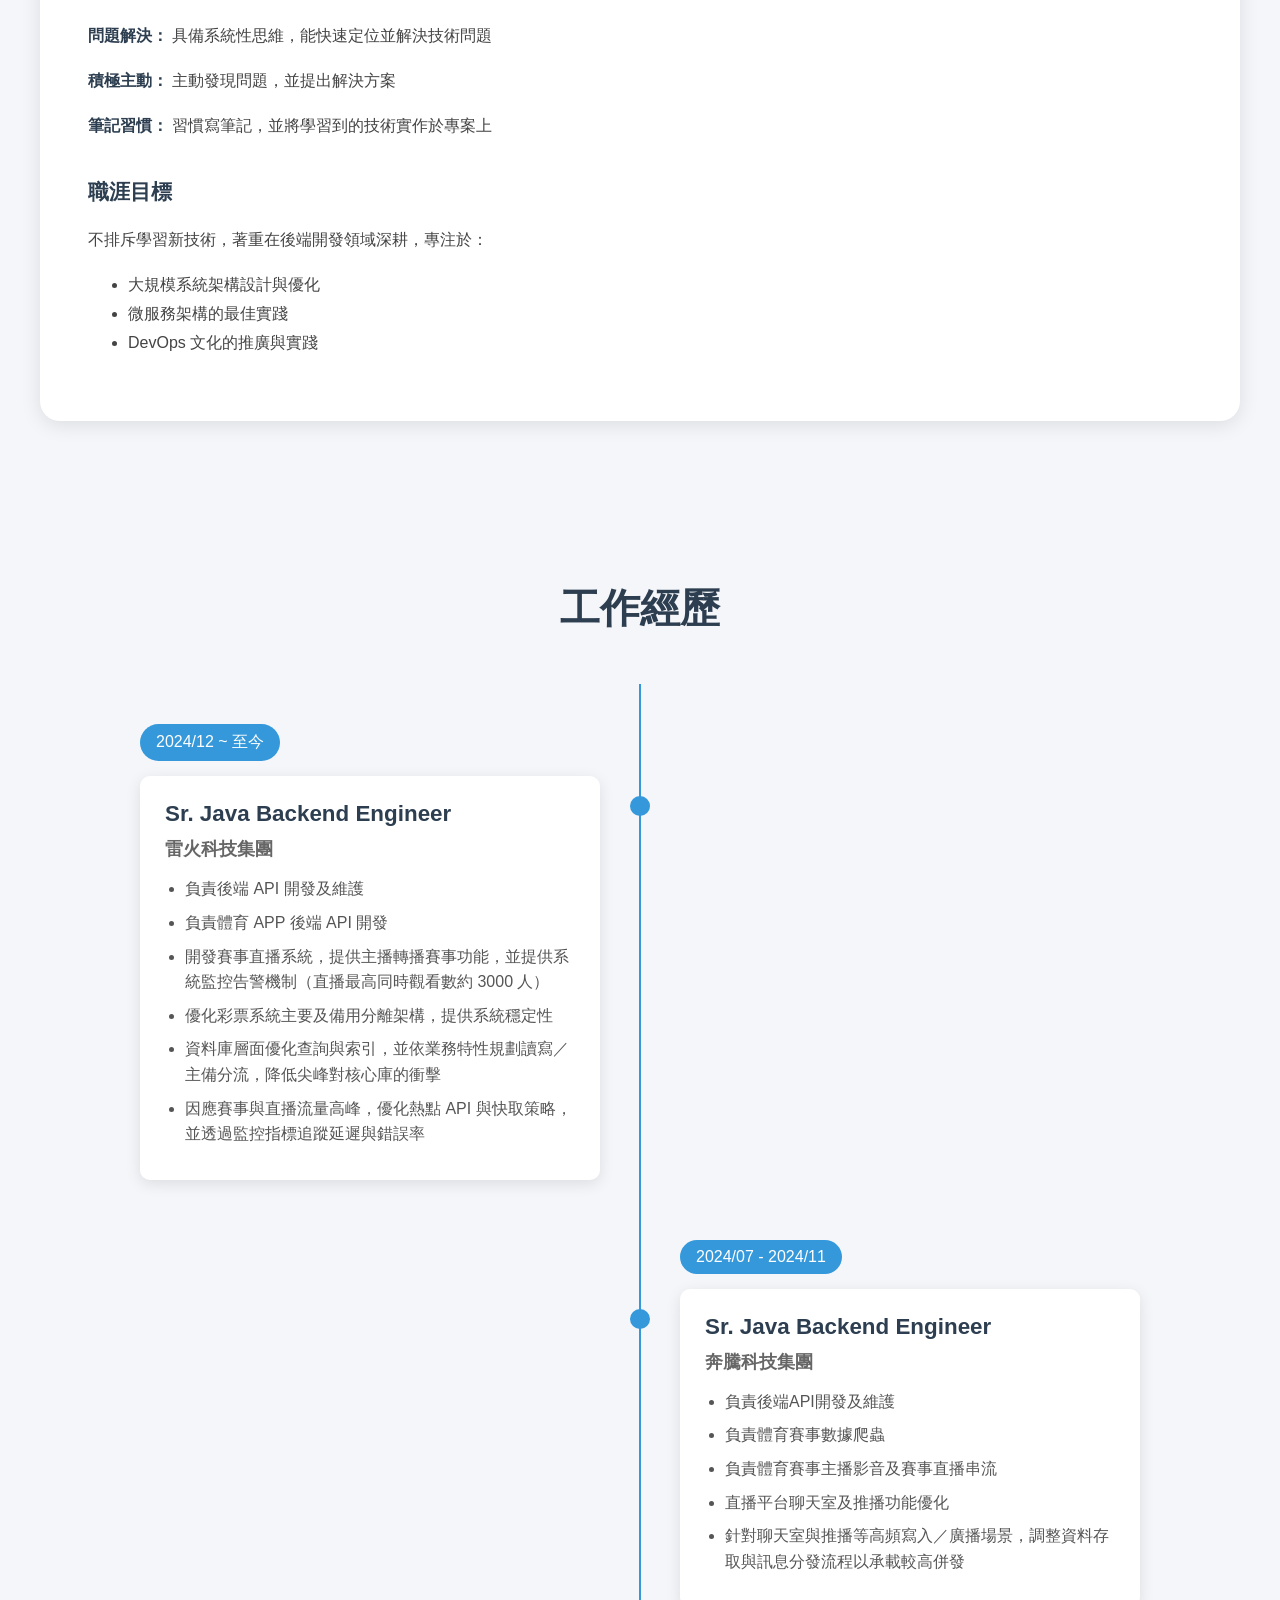
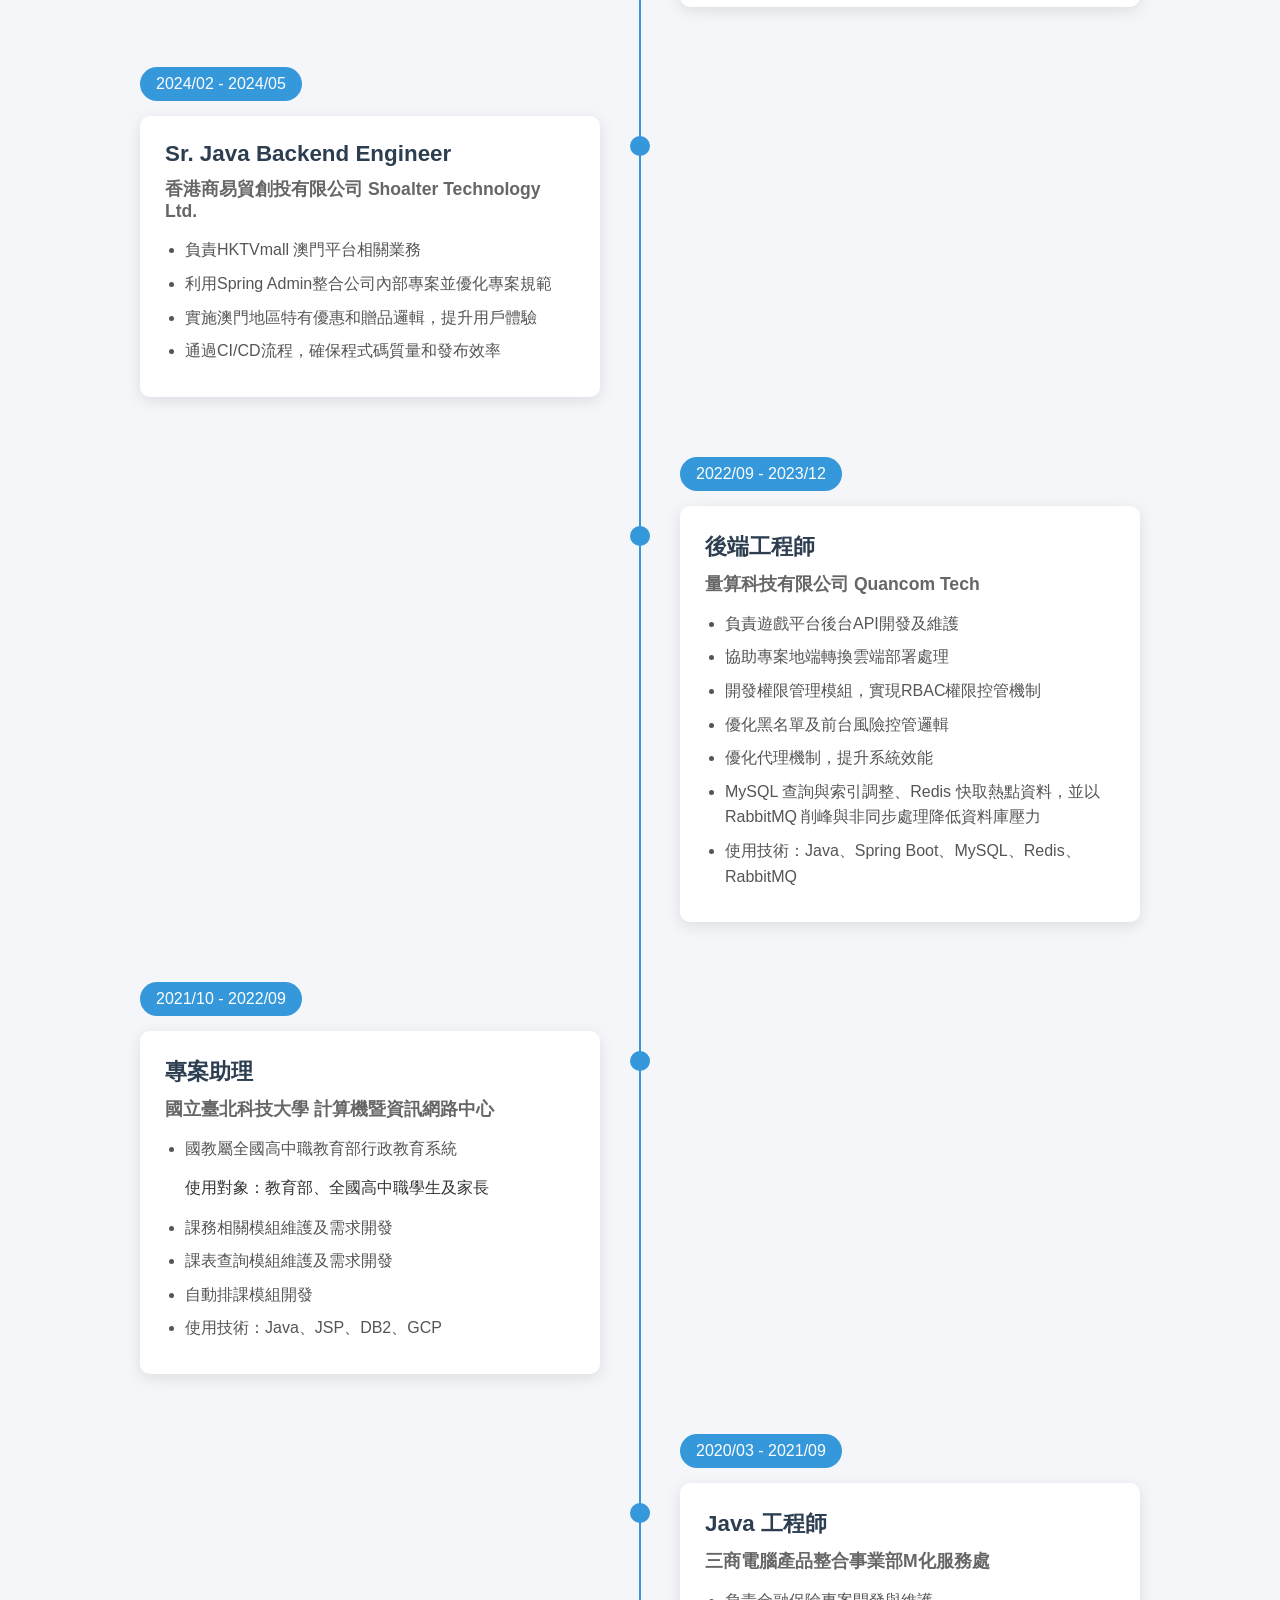
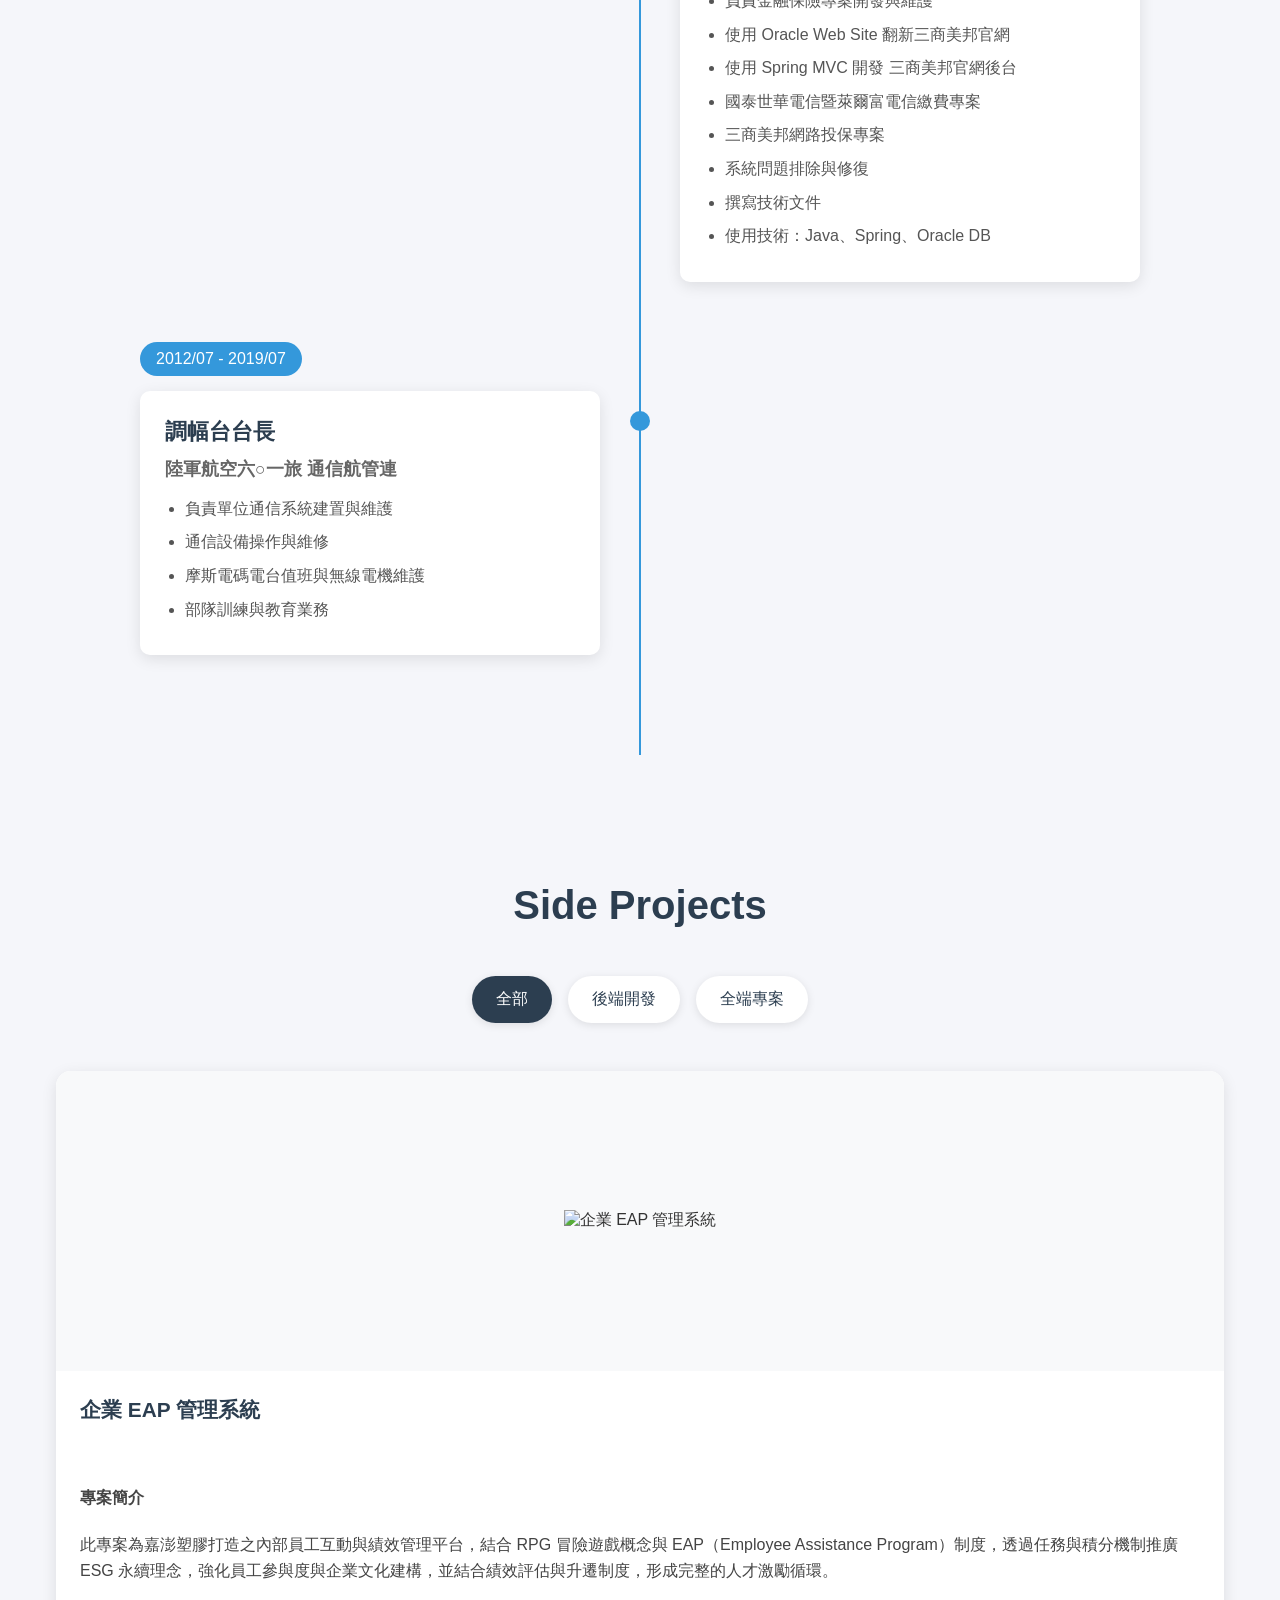
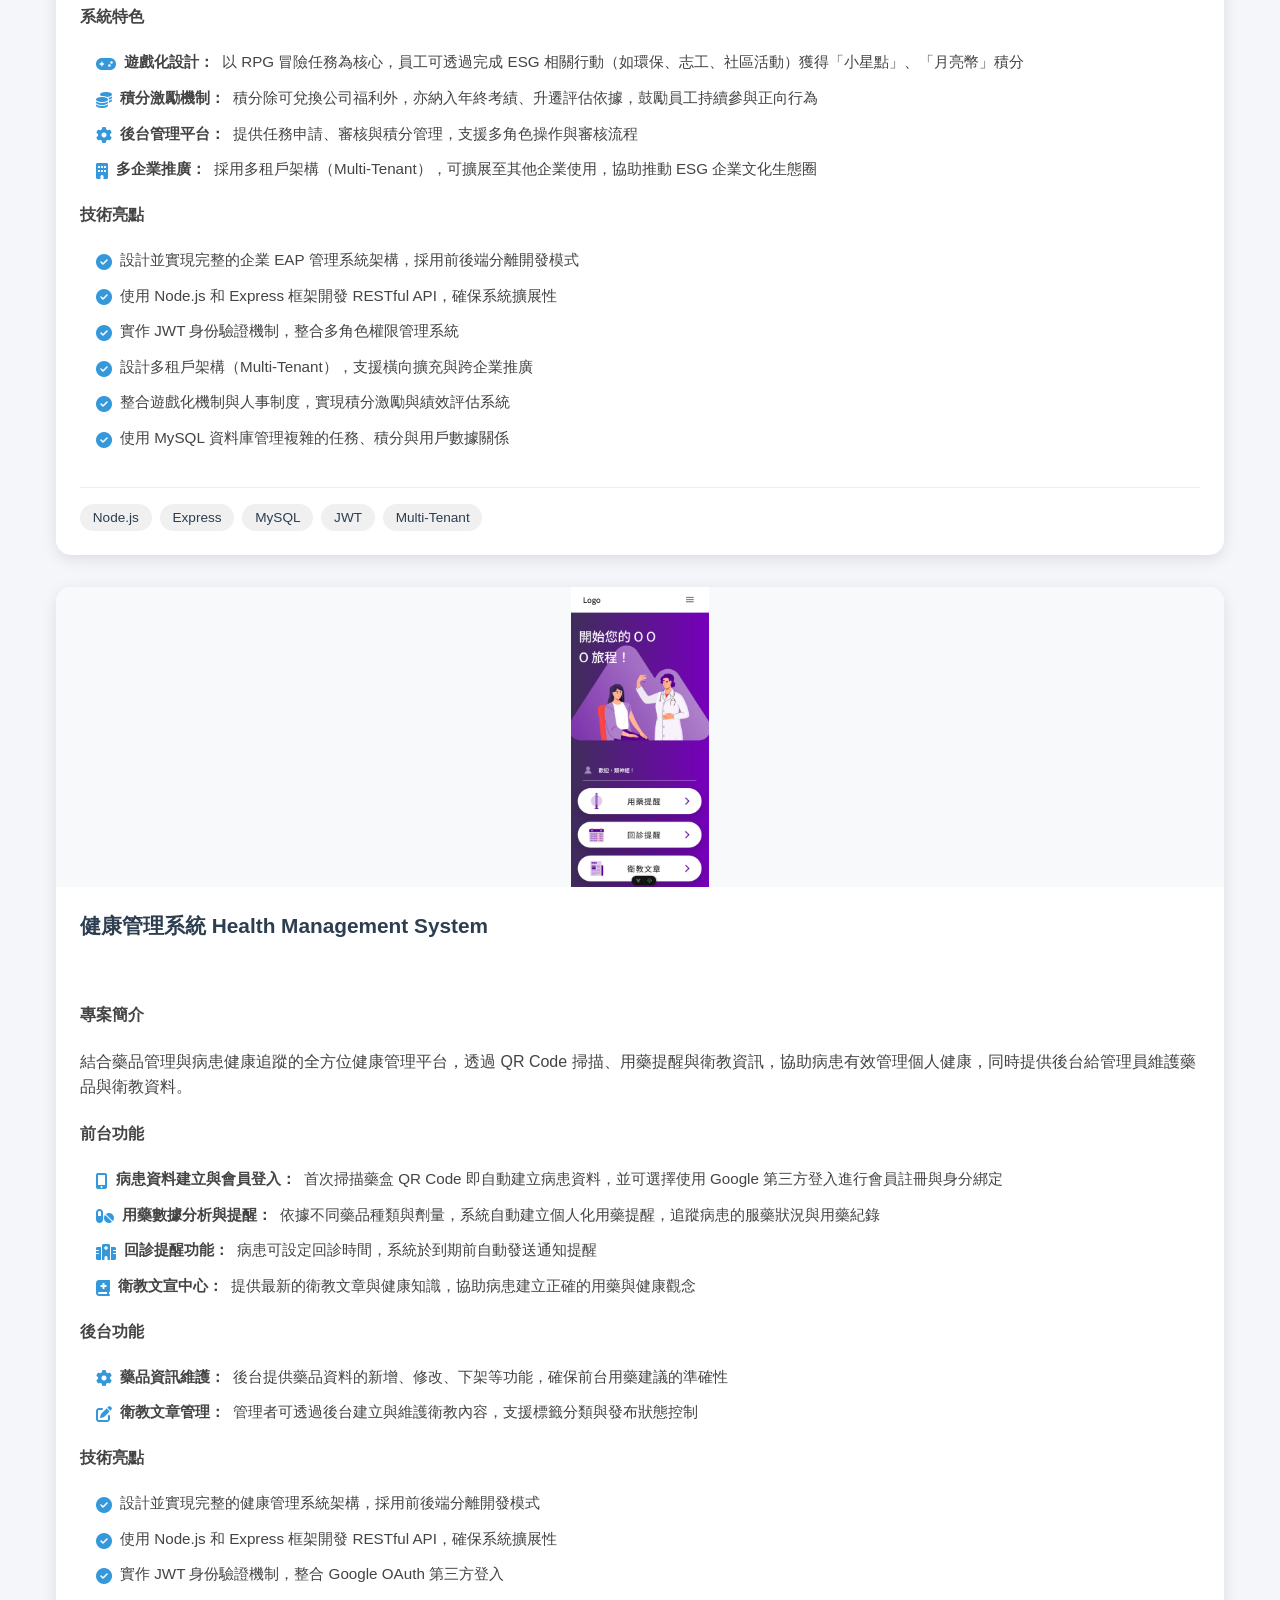
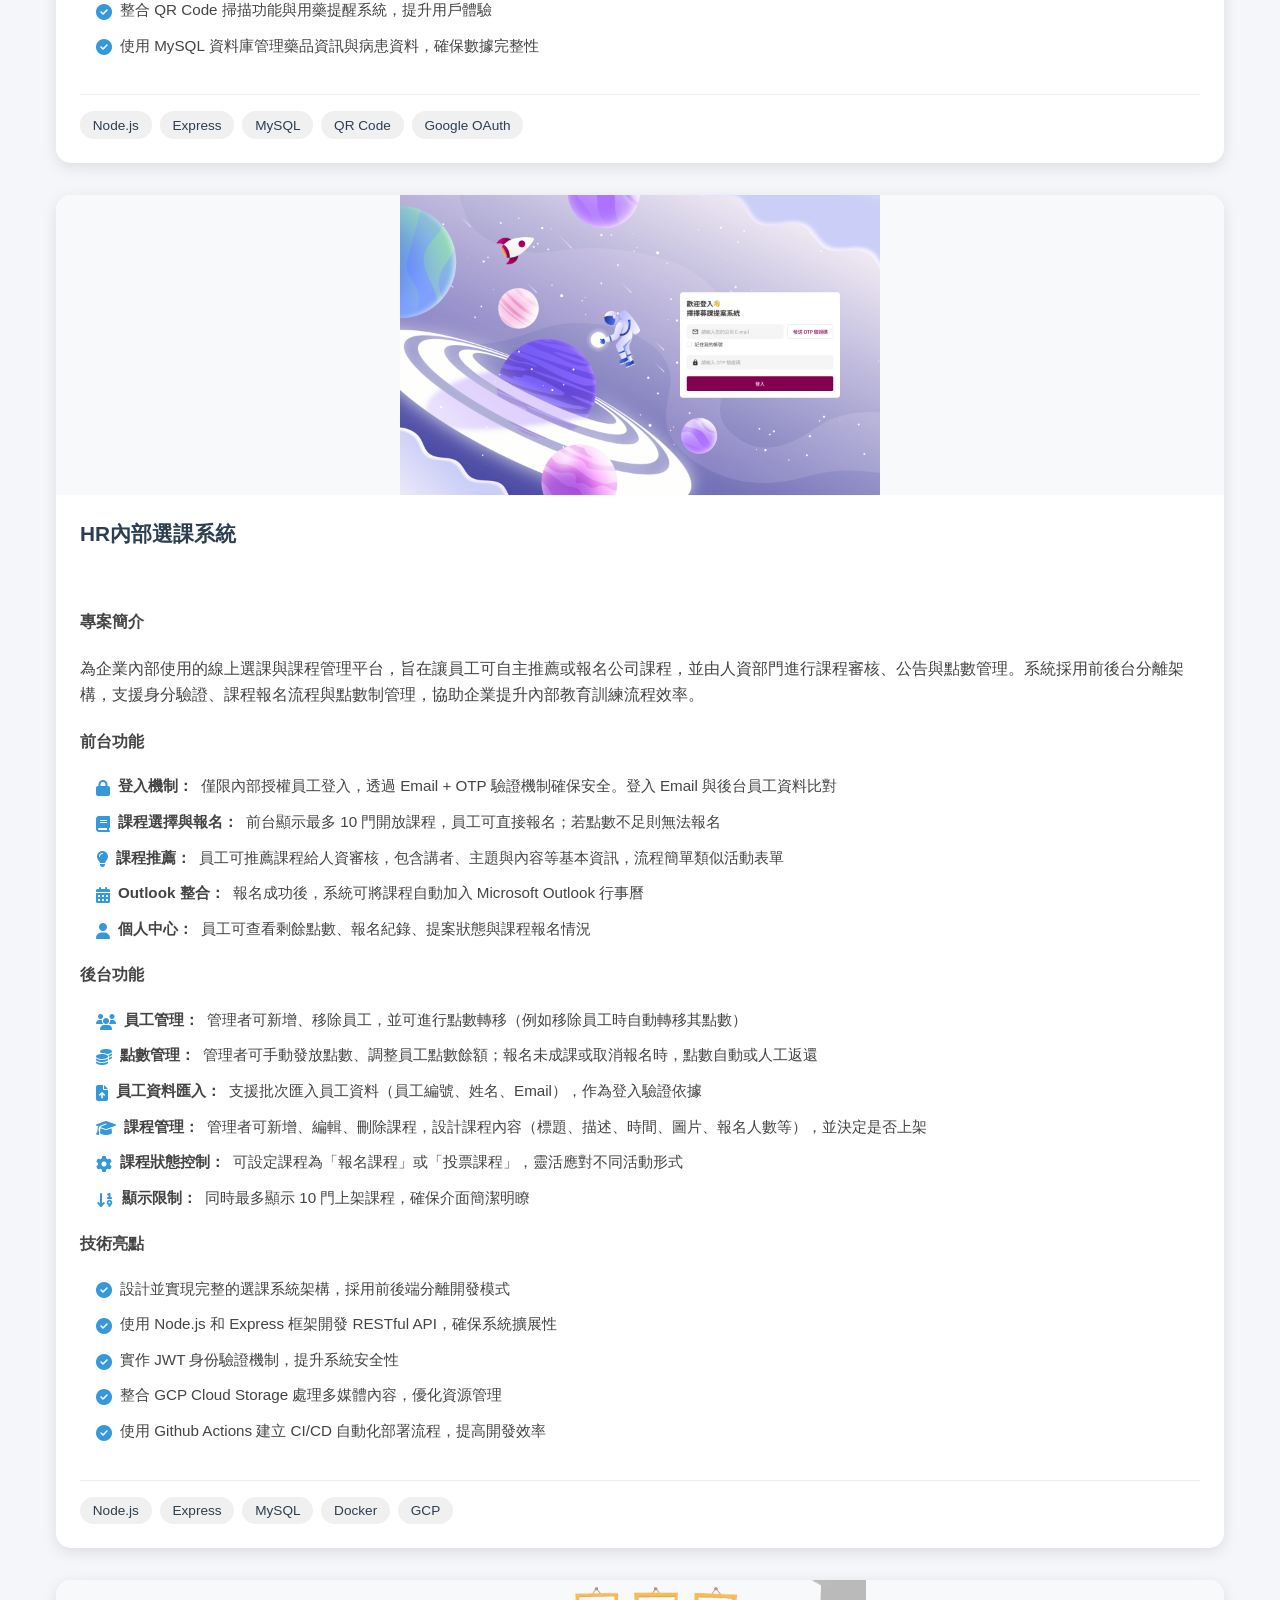
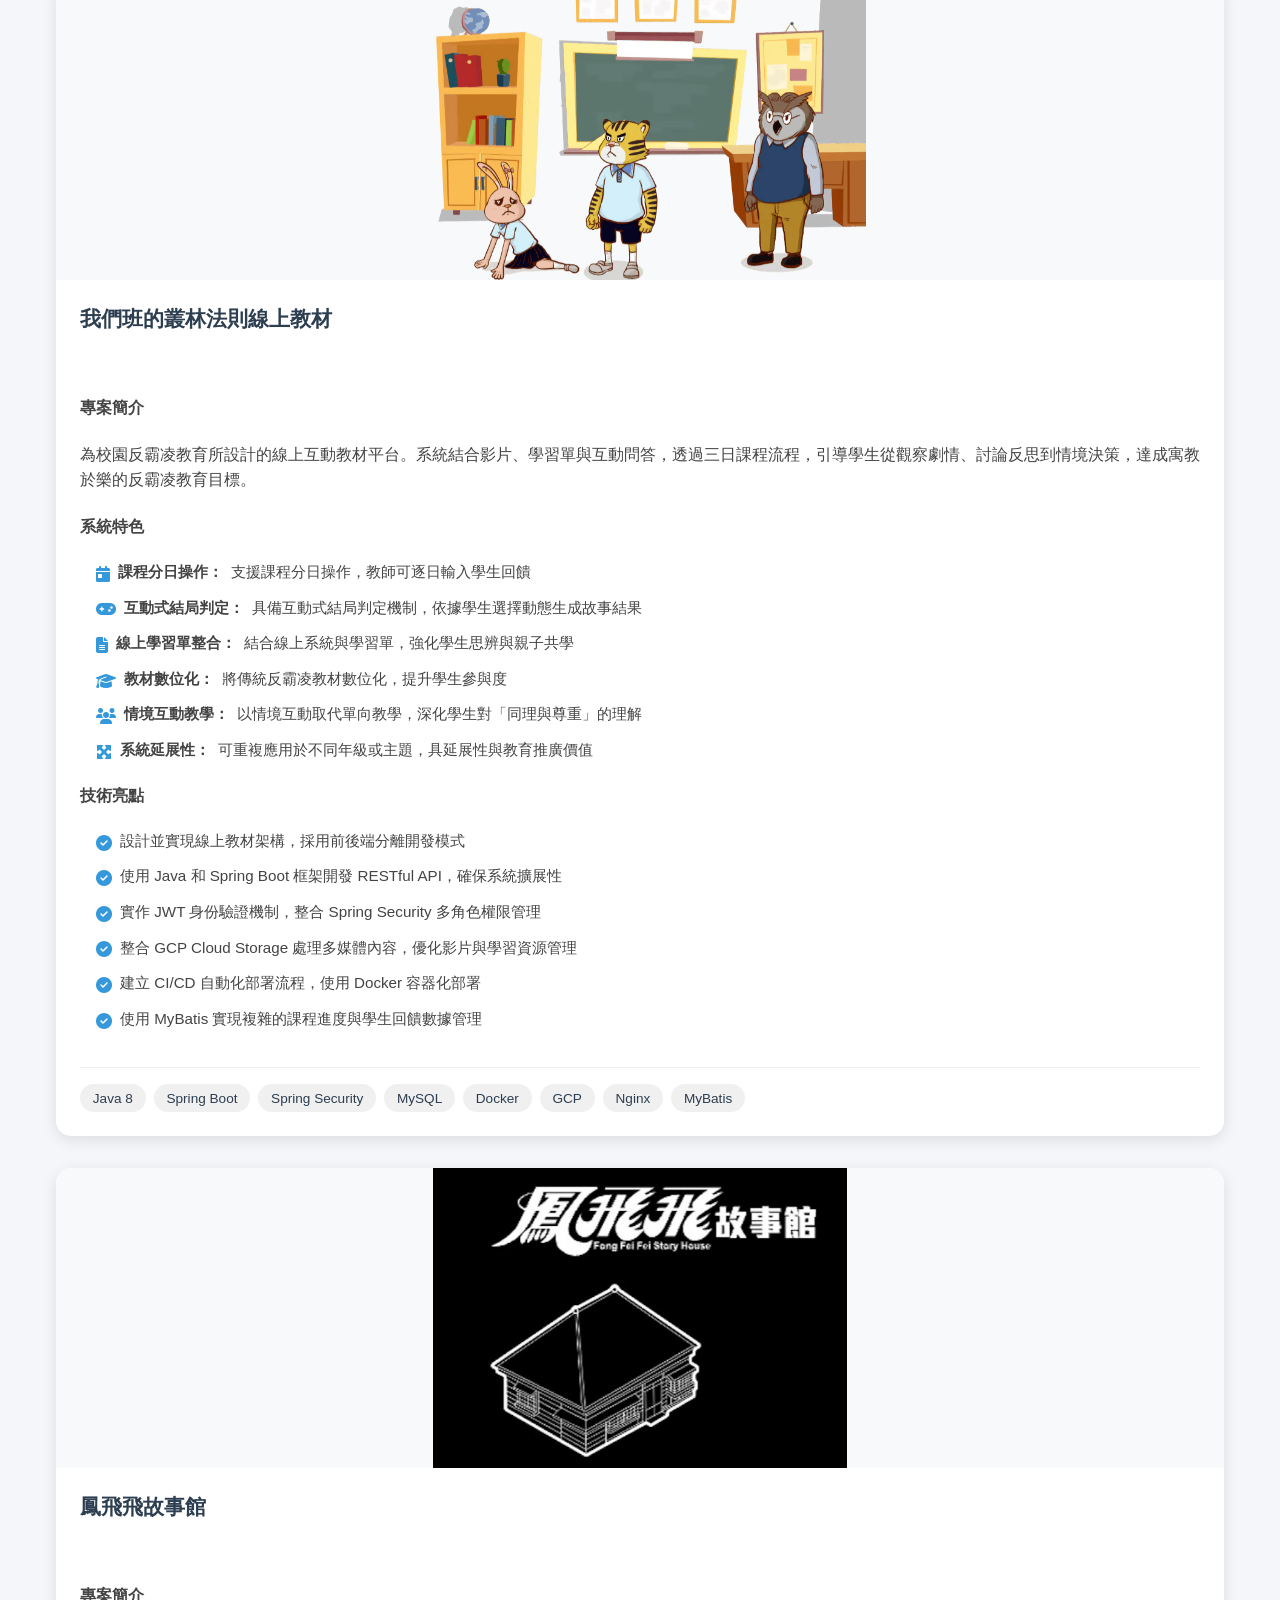
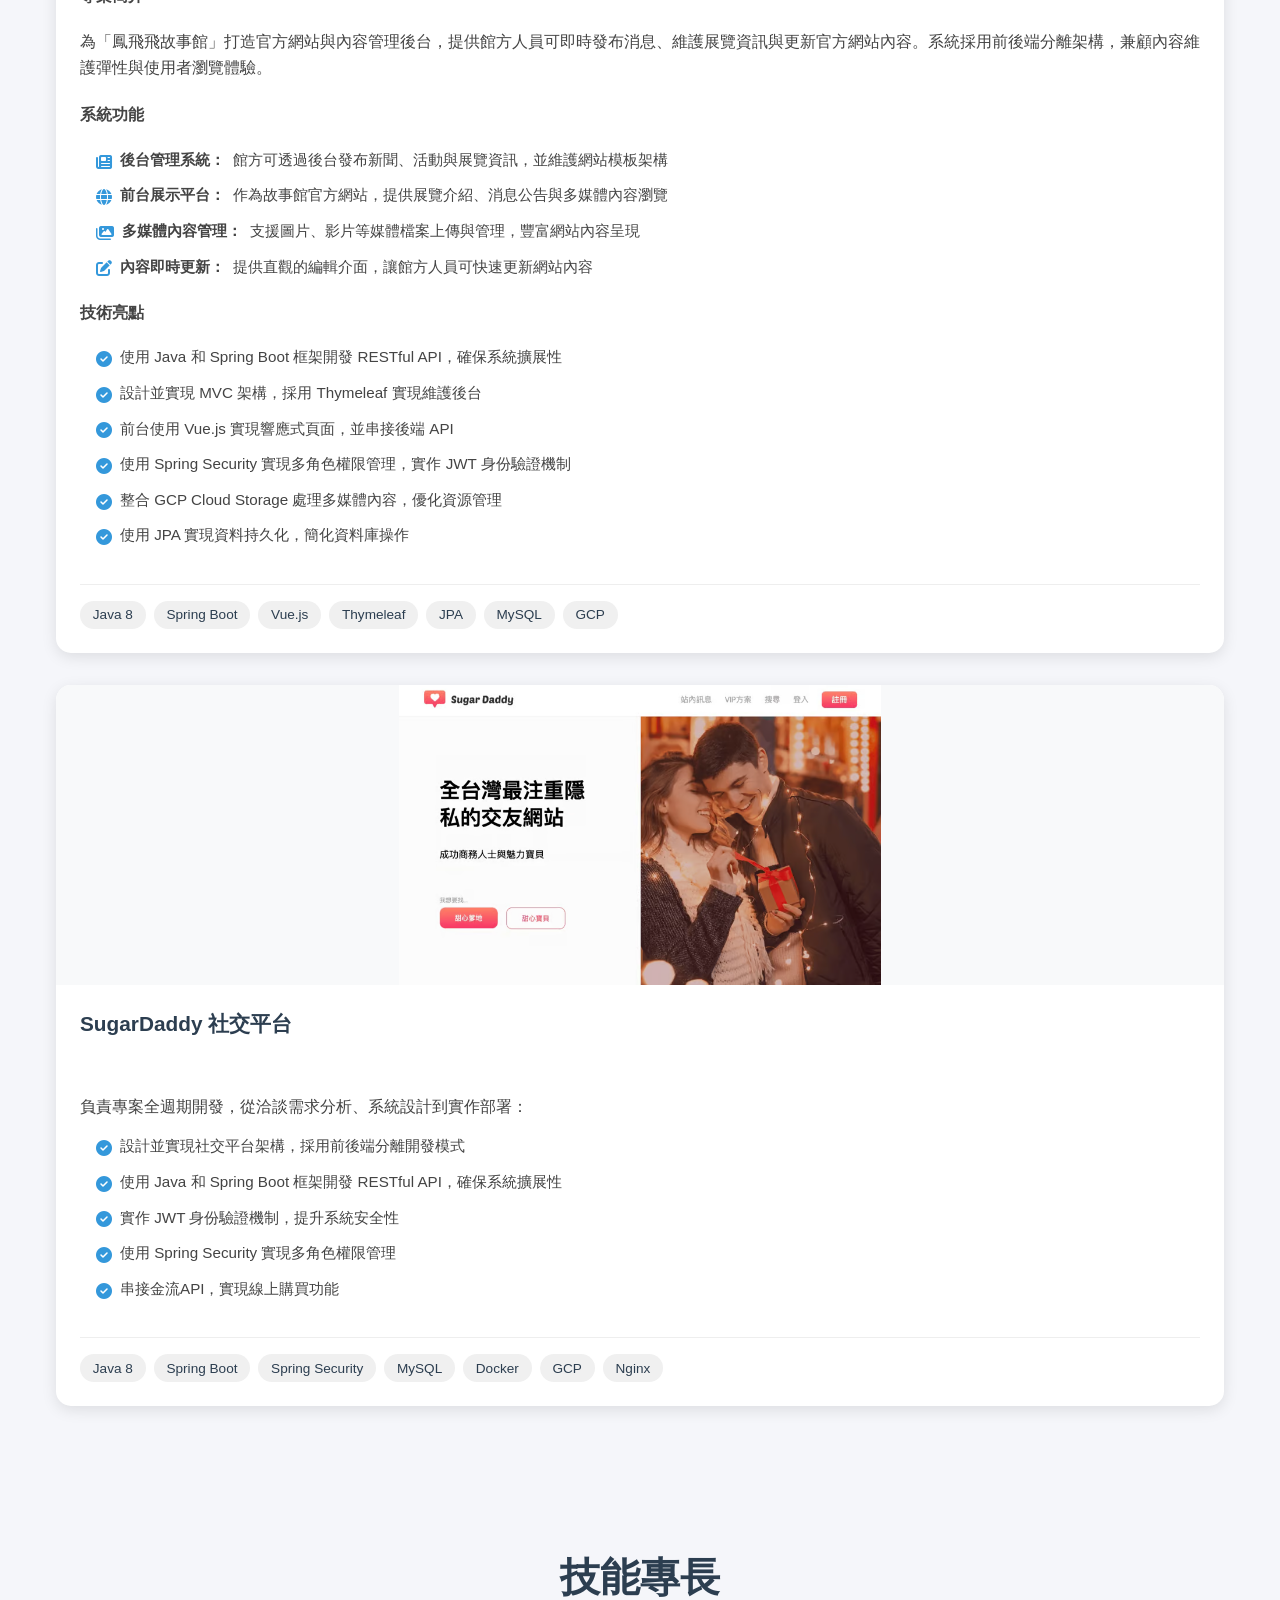
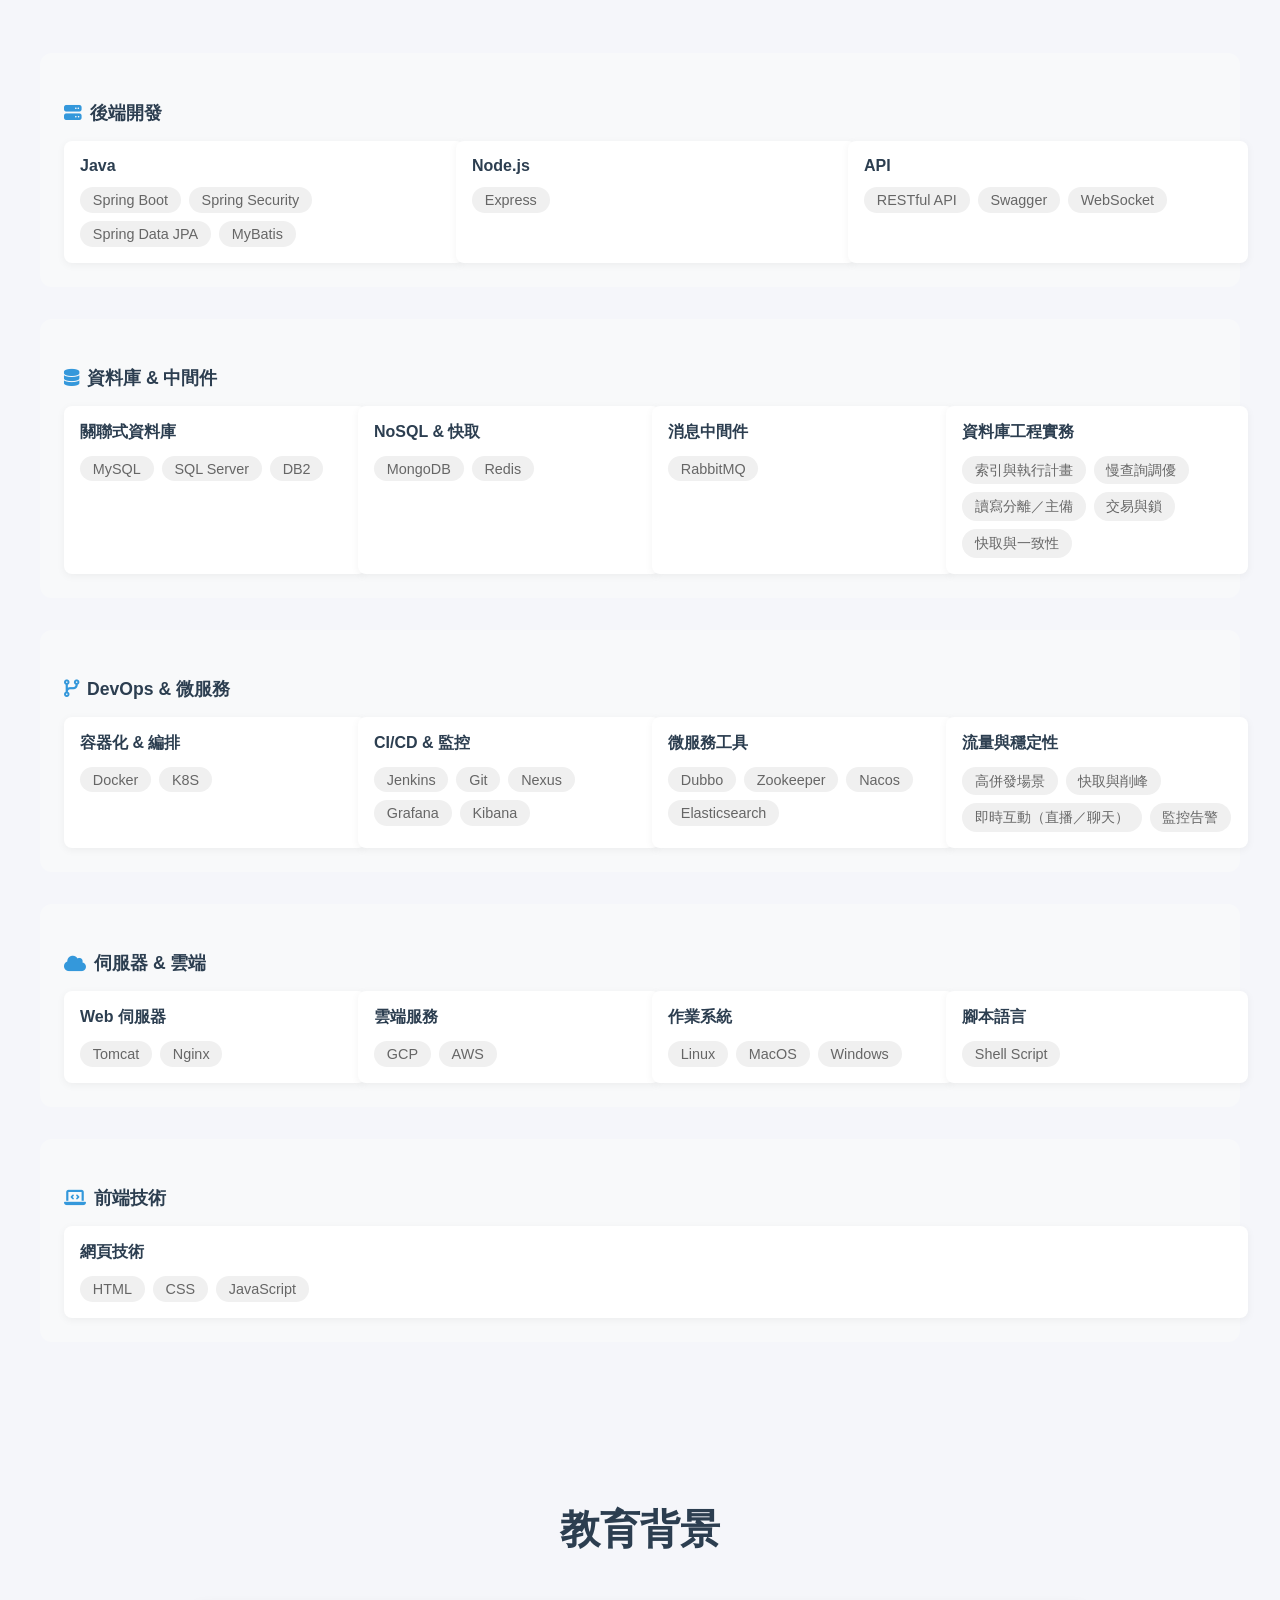
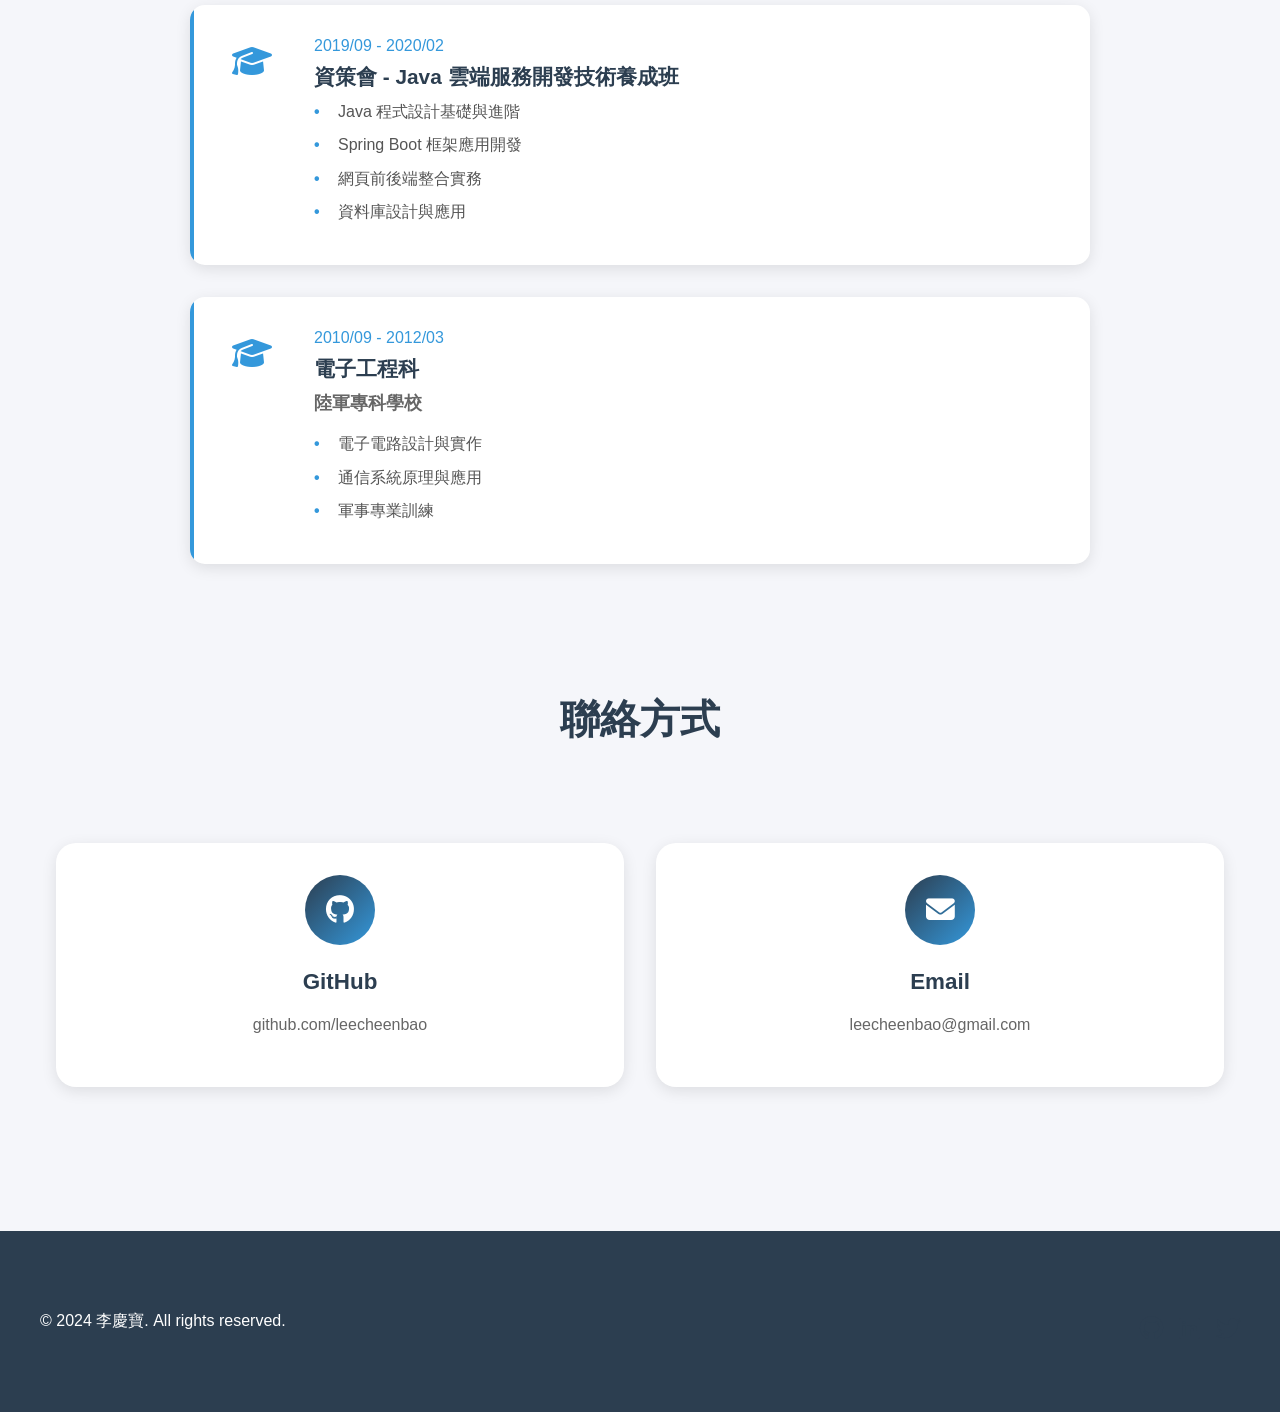
==== commit 634448d9: "feat: 更新履歷 20260418" ====
--- a/index.html
+++ b/index.html
@@ -20,6 +20,7 @@
                 <li><a href="#skills">技能專長</a></li>
                 <li><a href="#education">教育背景</a></li>
                 <li><a href="#contact">聯絡方式</a></li>
+                <li><a href="resume-pdf.html" target="_blank" class="nav-pdf-link" title="開啟 PDF 版本（按 Cmd+P 另存為 PDF）">下載 PDF</a></li>
             </ul>
         </nav>
     </header>
@@ -56,6 +57,8 @@
                             <p>平時也會利用空閒時間學習新技術，並實作於專案上。</p>
                             <p>擅長使用 Java、Spring Boot、Node.js、Express 進行Web應用開發，包括Mybatis、Spring Data JPA等等。</p>
                             <p>並致力於實現 CI/CD 自動化流程來達到持續集成和持續部署。</p>
+                            <p>在資料庫面向，具備表結構與索引設計、慢查詢與 SQL 調優、讀寫分離／主備架構規劃，以及 Redis 快取與資料一致性取捨等實務經驗。</p>
+                            <p>在流量與穩定性面向，曾參與體育直播、聊天室與推播等高互動場景，搭配監控告警與關鍵路徑優化，因應賽事尖峰與連線高峰。</p>
                             <p>除了公司所接觸的項目，我也有參與幾個小型 Side Project 的開發，這些項目涉及到不同的技術和主題，都是獨立與用戶接洽並規劃後端API及資料庫設計。</p>
                             <p>在這些項目中我除了主要負責後端API開發的工作，還包括資料庫設計、邏輯設計和程式碼實現以及雲端服務部署等方面。</p>
                         </div>
@@ -73,7 +76,8 @@
                             <ul class="skill-list">
                                 <li>使用 Java 開發 Spring Boot RESTful API</li>
                                 <li>使用 Node.js 開發 RESTful API</li>
-                                <li>資料庫設計與優化 (MySQL, SQLServer, Oracle, Redis)</li>
+                                <li>資料庫設計與優化：MySQL／SQL Server／Redis，含索引、交易、慢查詢與讀寫分離</li>
+                                <li>流量與效能：快取策略、高併發場景（直播／即時互動）、搭配監控與告警掌握系統健康度</li>
                                 <li>微服務架構設計</li>
                                 <li>CI/CD 自動化部署流程</li>
                                 <li>雲端服務整合 (GCP, AWS)</li>
@@ -117,8 +121,10 @@
                             <ul class="job-description">
                                 <li>負責後端 API 開發及維護</li>
                                 <li>負責體育 APP 後端 API 開發</li>
-                                <li>開發賽事直播系統，提供主播轉播賽事功能，並提供系統監控告警機制</li>
+                                <li>開發賽事直播系統，提供主播轉播賽事功能，並提供系統監控告警機制（直播最高同時觀看數約 3000 人）</li>
                                 <li>優化彩票系統主要及備用分離架構，提供系統穩定性</li>
+                                <li>資料庫層面優化查詢與索引，並依業務特性規劃讀寫／主備分流，降低尖峰對核心庫的衝擊</li>
+                                <li>因應賽事與直播流量高峰，優化熱點 API 與快取策略，並透過監控指標追蹤延遲與錯誤率</li>
                             </ul>
                         </div>
                     </div>
@@ -132,6 +138,7 @@
                                 <li>負責體育賽事數據爬蟲</li>
                                 <li>負責體育賽事主播影音及賽事直播串流</li>
                                 <li>直播平台聊天室及推播功能優化</li>
+                                <li>針對聊天室與推播等高頻寫入／廣播場景，調整資料存取與訊息分發流程以承載較高併發</li>
                             </ul>
                         </div>
                     </div>
@@ -160,6 +167,7 @@
                                 <li>開發權限管理模組，實現RBAC權限控管機制</li>
                                 <li>優化黑名單及前台風險控管邏輯</li>
                                 <li>優化代理機制，提升系統效能</li>
+                                <li>MySQL 查詢與索引調整、Redis 快取熱點資料，並以 RabbitMQ 削峰與非同步處理降低資料庫壓力</li>
                                 <li>使用技術：Java、Spring Boot、MySQL、Redis、RabbitMQ</li>
                             </ul>
                         </div>
@@ -766,6 +774,17 @@
                                     <span>RabbitMQ</span>
                                 </div>
                             </div>
+                            <!-- 資料庫工程與流量相關實務 -->
+                            <div class="skill-item">
+                                <span class="skill-name">資料庫工程實務</span>
+                                <div class="skill-detail">
+                                    <span>索引與執行計畫</span>
+                                    <span>慢查詢調優</span>
+                                    <span>讀寫分離／主備</span>
+                                    <span>交易與鎖</span>
+                                    <span>快取與一致性</span>
+                                </div>
+                            </div>
                         </div>
                     </div>
 
@@ -797,6 +816,16 @@
                                     <span>Zookeeper</span>
                                     <span>Nacos</span>
                                     <span>Elasticsearch</span>
+                                </div>
+                            </div>
+                            <!-- 流量、併發與可觀測性 -->
+                            <div class="skill-item">
+                                <span class="skill-name">流量與穩定性</span>
+                                <div class="skill-detail">
+                                    <span>高併發場景</span>
+                                    <span>快取與削峰</span>
+                                    <span>即時互動（直播／聊天）</span>
+                                    <span>監控告警</span>
                                 </div>
                             </div>
                         </div>
--- a/styles.css
+++ b/styles.css
@@ -265,6 +265,55 @@
     padding: 1rem;
     max-width: 1200px;
     margin: 0 auto;
+}
+
+/* Side Projects：單欄寬卡片，減少文字換行與捲動 */
+#projects .projects-grid {
+    grid-template-columns: 1fr;
+    max-width: 1200px;
+}
+#projects .project-description {
+    overflow: visible;
+}
+#projects .project-description {
+    overflow: visible;
+}
+#projects .project-description {
+    overflow: visible;
+}
+#projects .project-description {
+    overflow: visible;
+}
+#projects .project-description {
+    overflow: visible !important;
+}
+#projects .project-description {
+    overflow: visible;
+}
+#projects .project-description {
+    overflow: visible;
+}
+#projects .project-description {
+    overflow: visible;
+}
+#projects .project-description {
+    overflow: visible !important;  /* 取消內部捲動，讓內容完整展開 */
+}
+#projects .project-description {
+    overflow: visible !important;  /* 取消內部捲動，讓內容完整展開 */
+}
+/* 移除專案說明區塊捲動，讓內容完整展開 */
+#projects .project-description {
+    overflow: visible !important;
+}
+#projects .project-description {
+    overflow: visible !important;
+}
+#projects .project-info {
+    overflow: visible;
+}
+#projects .project-card {
+    overflow: visible;
 }
 
 .project-card {
@@ -1381,11 +1430,11 @@
     }
 }
 
-/* 專案網格容器 */
+/* 專案網格容器（單欄讓卡片更寬，內容不需捲動） */
 .projects-grid {
     display: grid;
-    grid-template-columns: repeat(2, 1fr);
-    gap: rem;
+    grid-template-columns: 1fr;
+    gap: 2rem;
     padding: 1rem;
     max-width: 1500px;
     margin: 0 auto;
@@ -1560,4 +1609,52 @@
     margin-top: auto;
     padding-top: 1rem;
     border-top: 1px solid #eee;
+}
+
+/* ========== PDF 精簡樣式：產出時移除多餘裝飾，呈現正式履歷 ========== */
+/* html2pdf 按鈕：onclone 會加 .pdf-export 到 body */
+/* 瀏覽器列印：Cmd+P / Ctrl+P → 另存為 PDF */
+
+.pdf-export .projects-filter,
+.pdf-export .project-links,
+.pdf-export .back-to-top,
+.pdf-export .nav-pdf-btn {
+    display: none !important;
+}
+.pdf-export body,
+.pdf-export main {
+    background: #fff !important;
+}
+.pdf-export .profile-content,
+.pdf-export .profile-container,
+.pdf-export .skill-category,
+.pdf-export .skill-item,
+.pdf-export .education-card,
+.pdf-export .info-card,
+.pdf-export .project-card,
+.pdf-export .project-image {
+    box-shadow: none !important;
+    border-radius: 0 !important;
+    border: 1px solid #e0e0e0 !important;
+}
+.pdf-export .skill-detail span,
+.pdf-export .tech-tag {
+    box-shadow: none !important;
+}
+.pdf-export * {
+    transition: none !important;
+    animation: none !important;
+}
+
+@media print {
+    .projects-filter, .project-links, .back-to-top, .nav-pdf-btn, header { display: none !important; }
+    body { background: #fff !important; }
+    main { padding-top: 0 !important; }
+    .profile-content, .skill-category, .skill-item, .education-card, .info-card, .project-card {
+        box-shadow: none !important;
+        border-radius: 0 !important;
+        border: 1px solid #e0e0e0 !important;
+    }
+    .skill-detail span, .tech-tag { box-shadow: none !important; }
+    * { transition: none !important; animation: none !important; }
 }
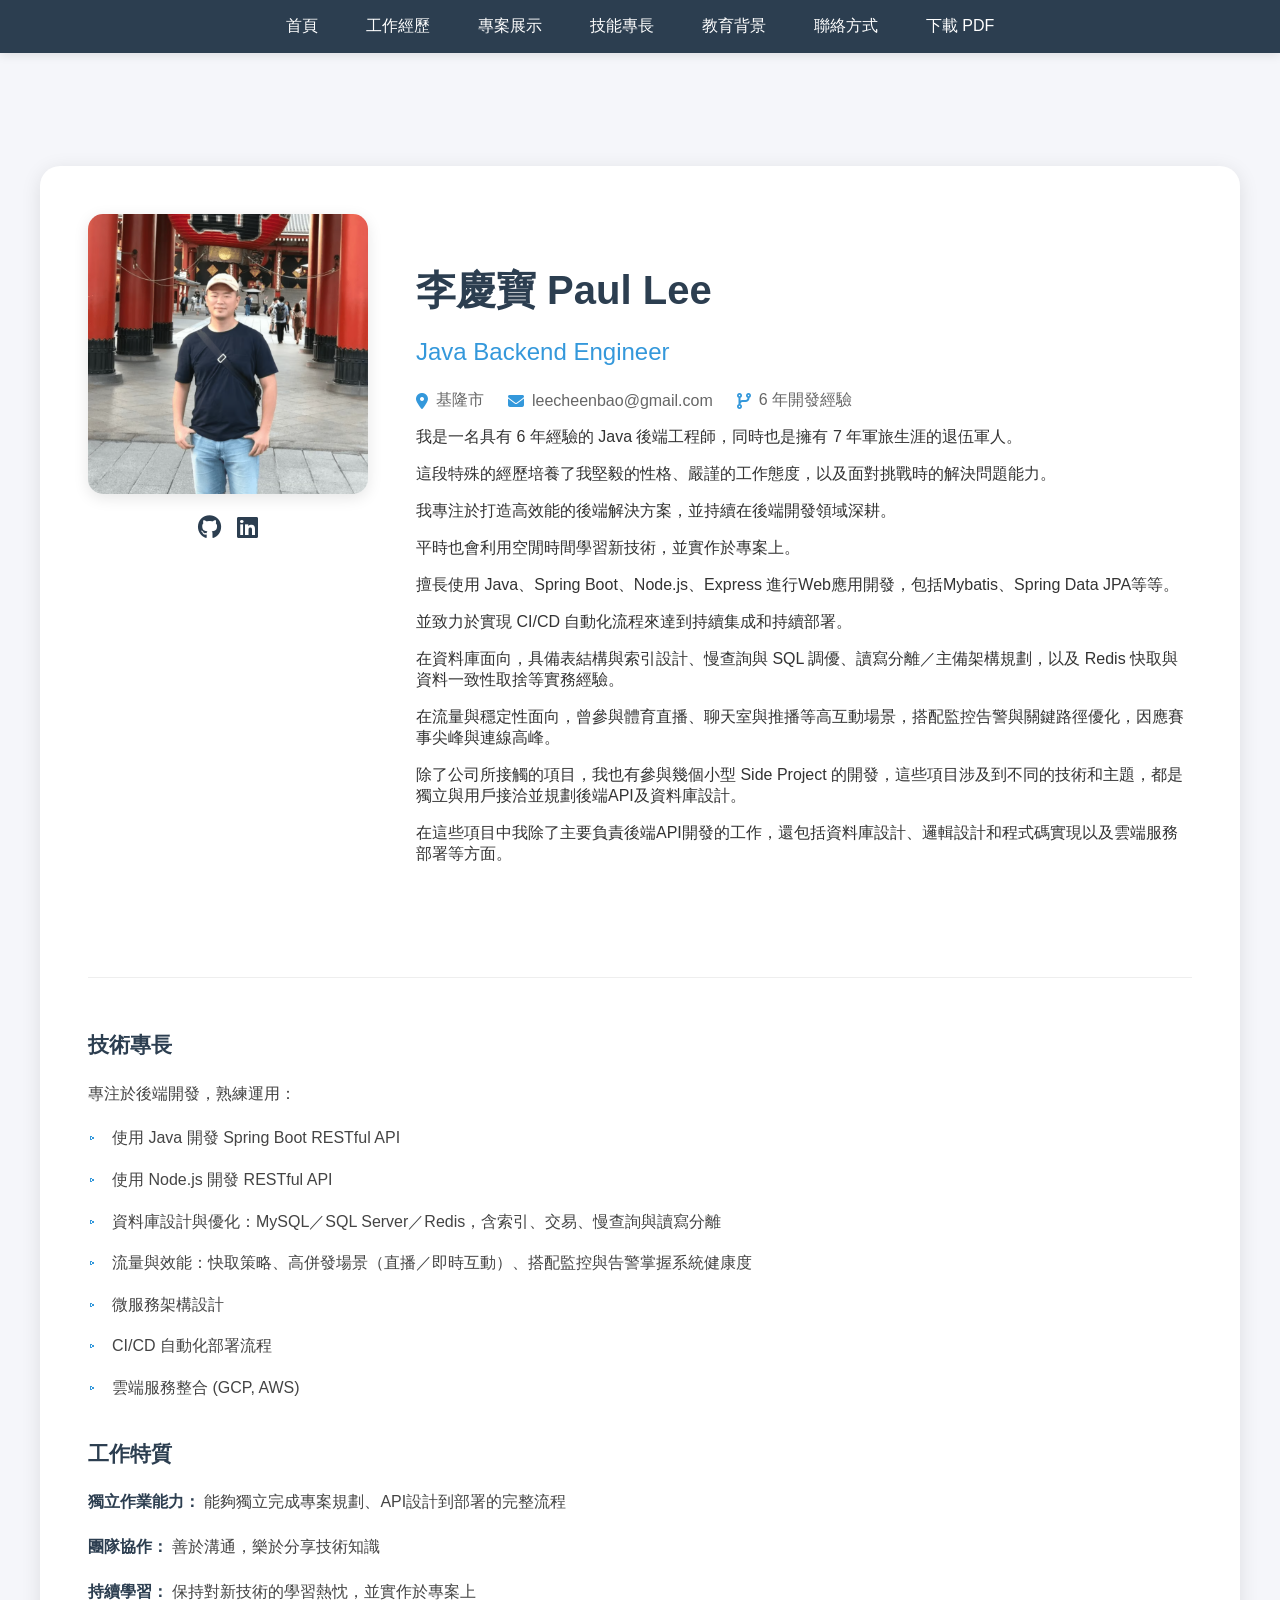
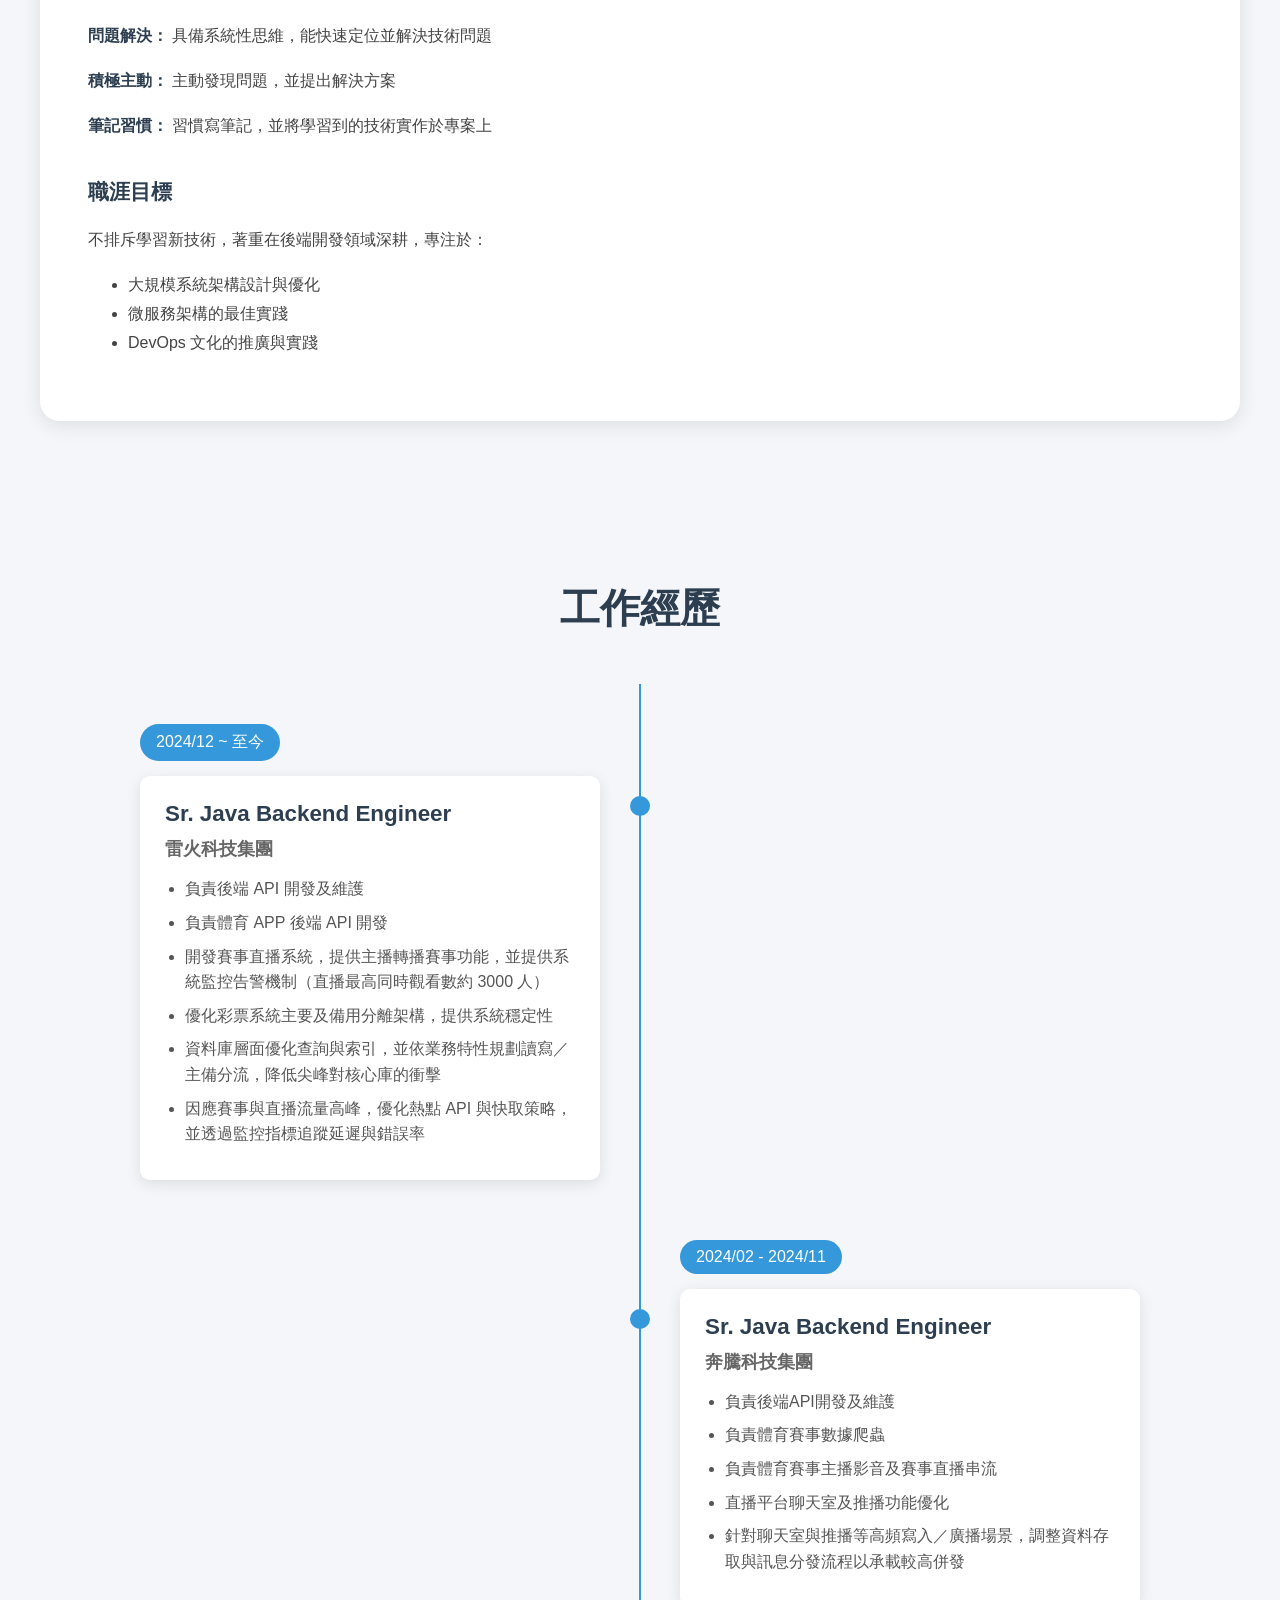
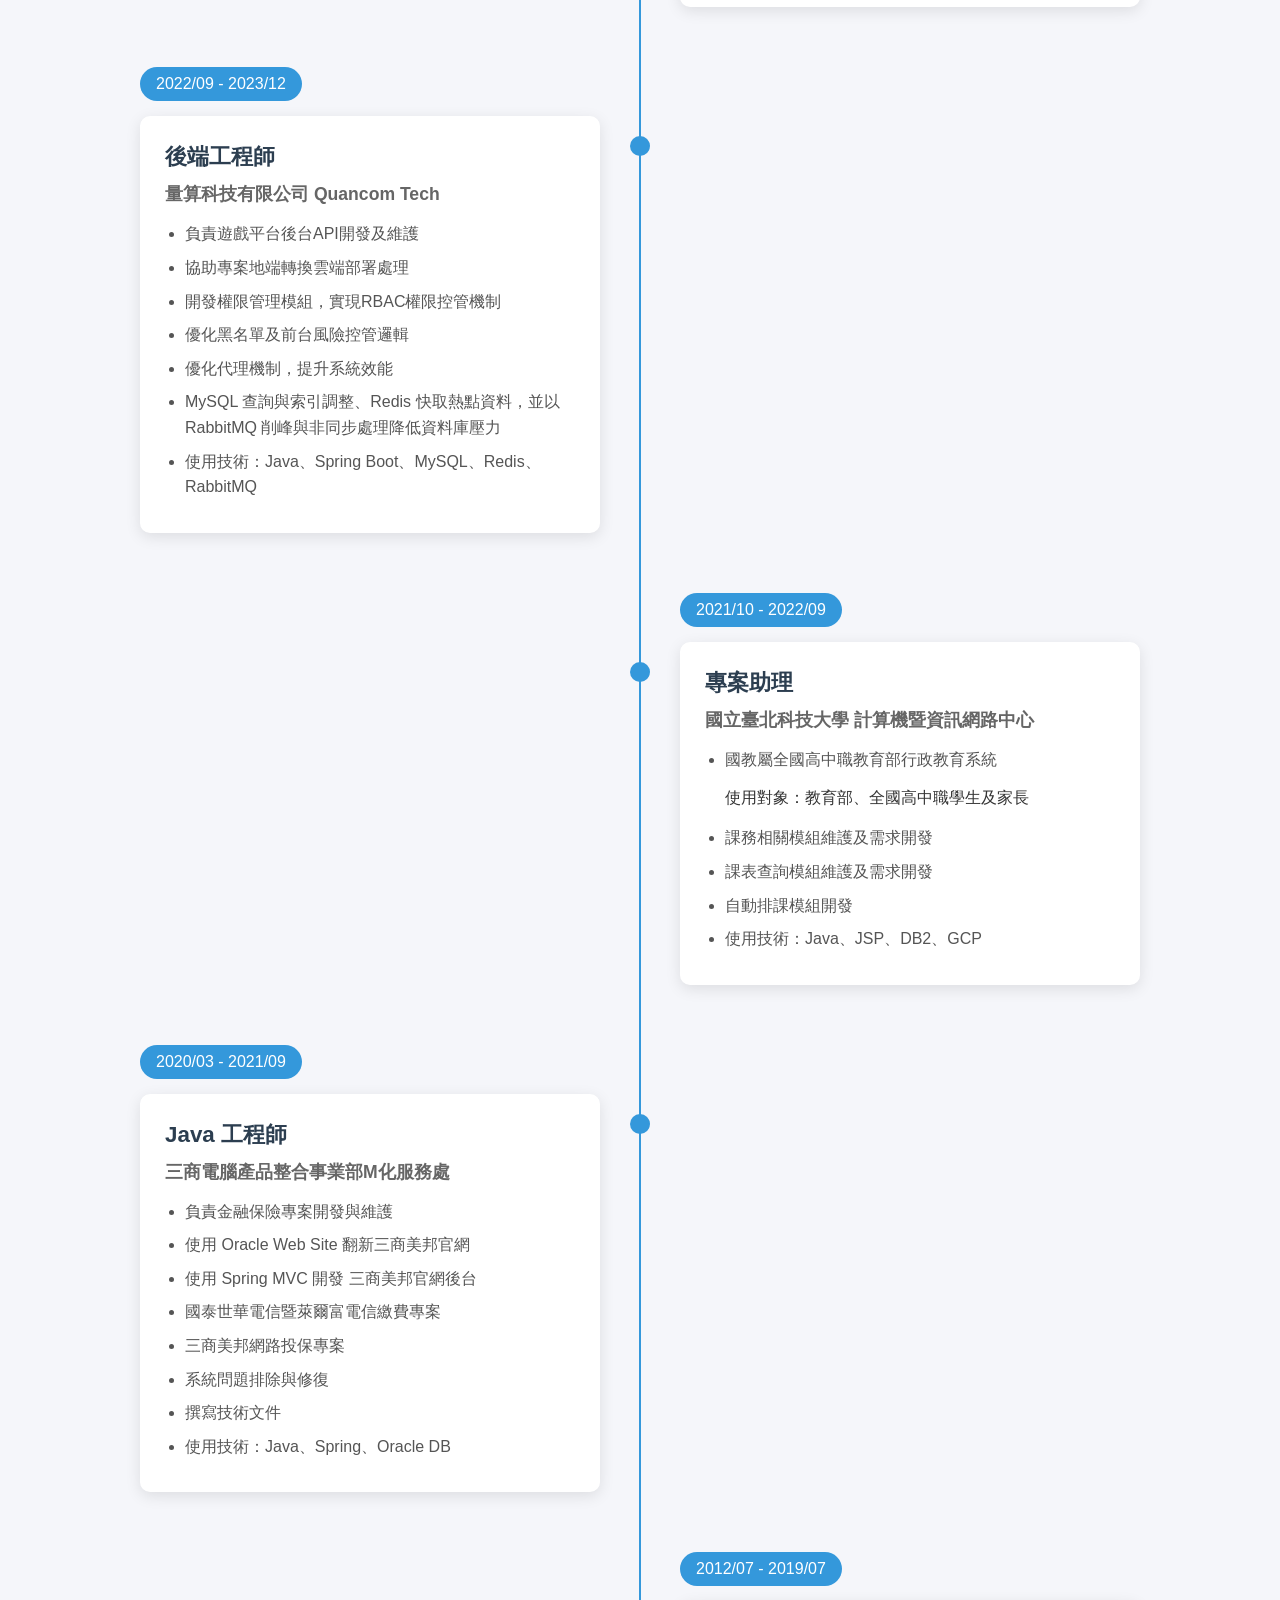
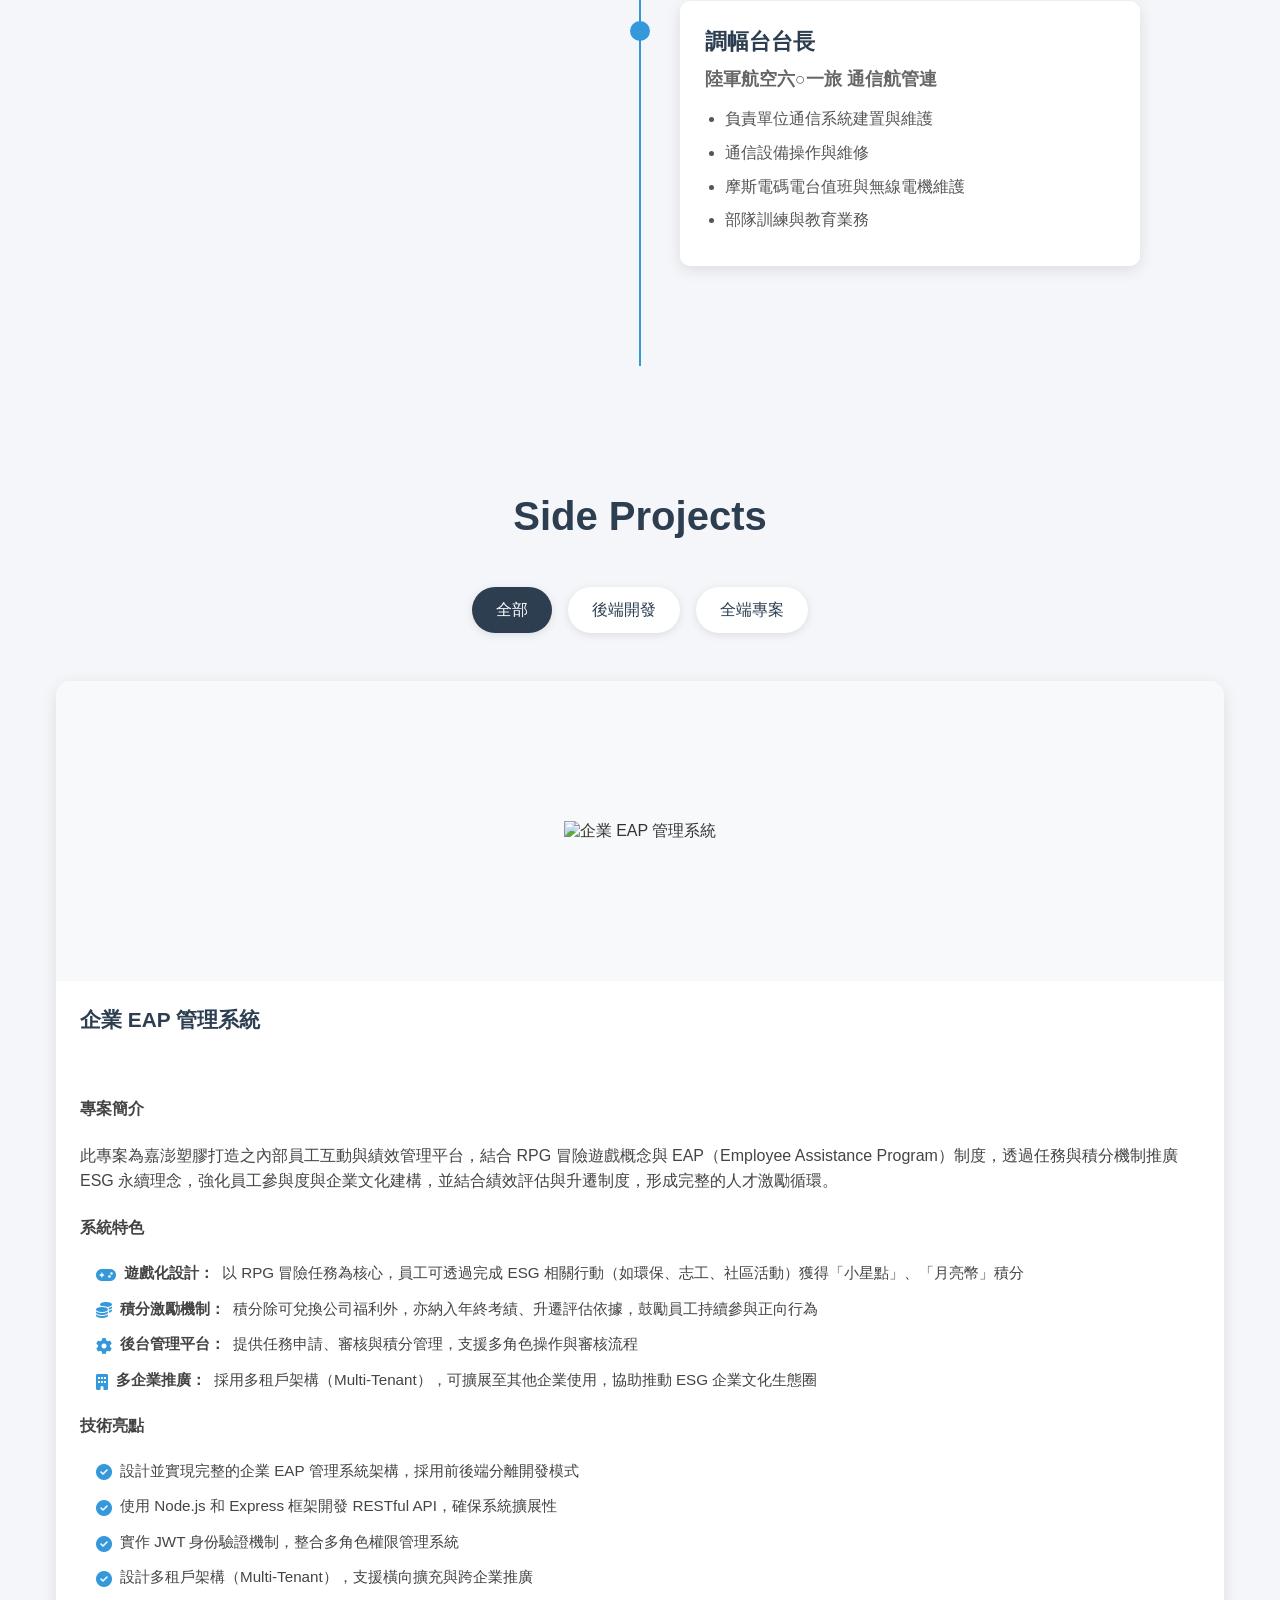
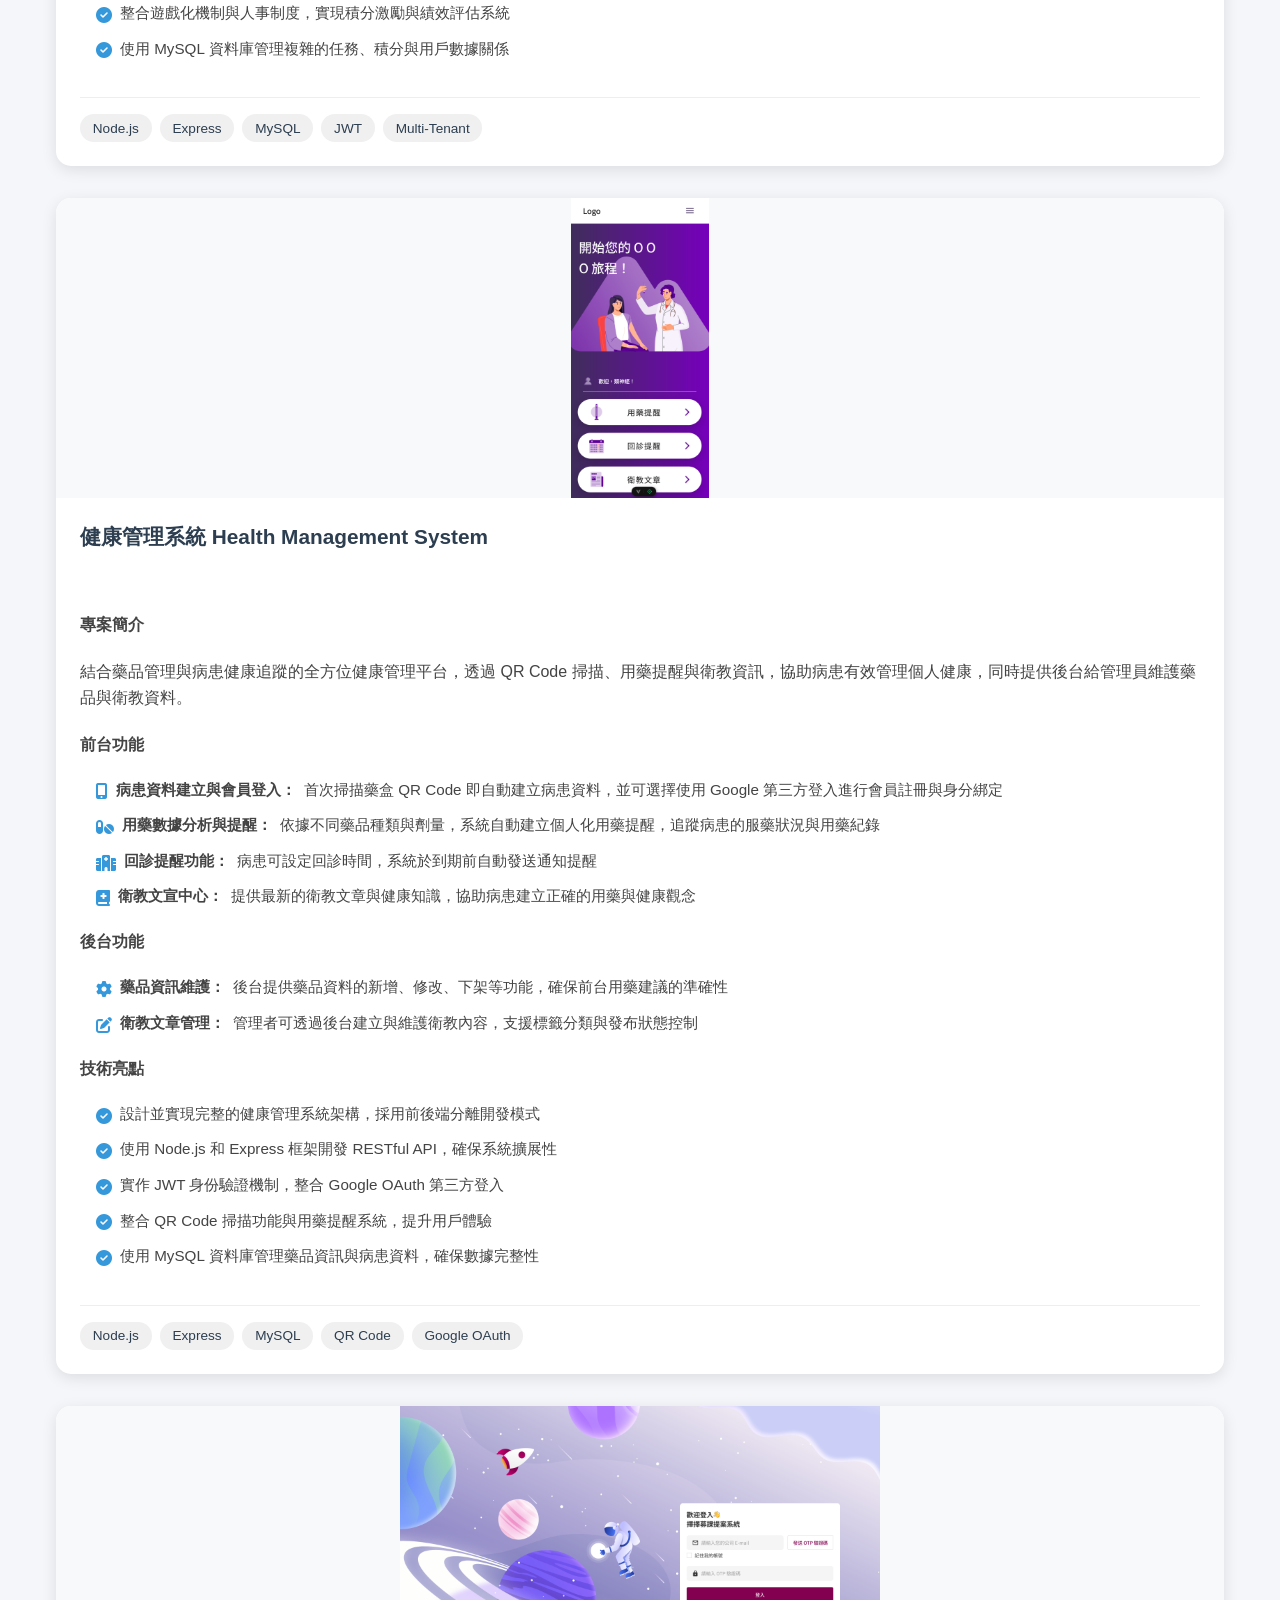
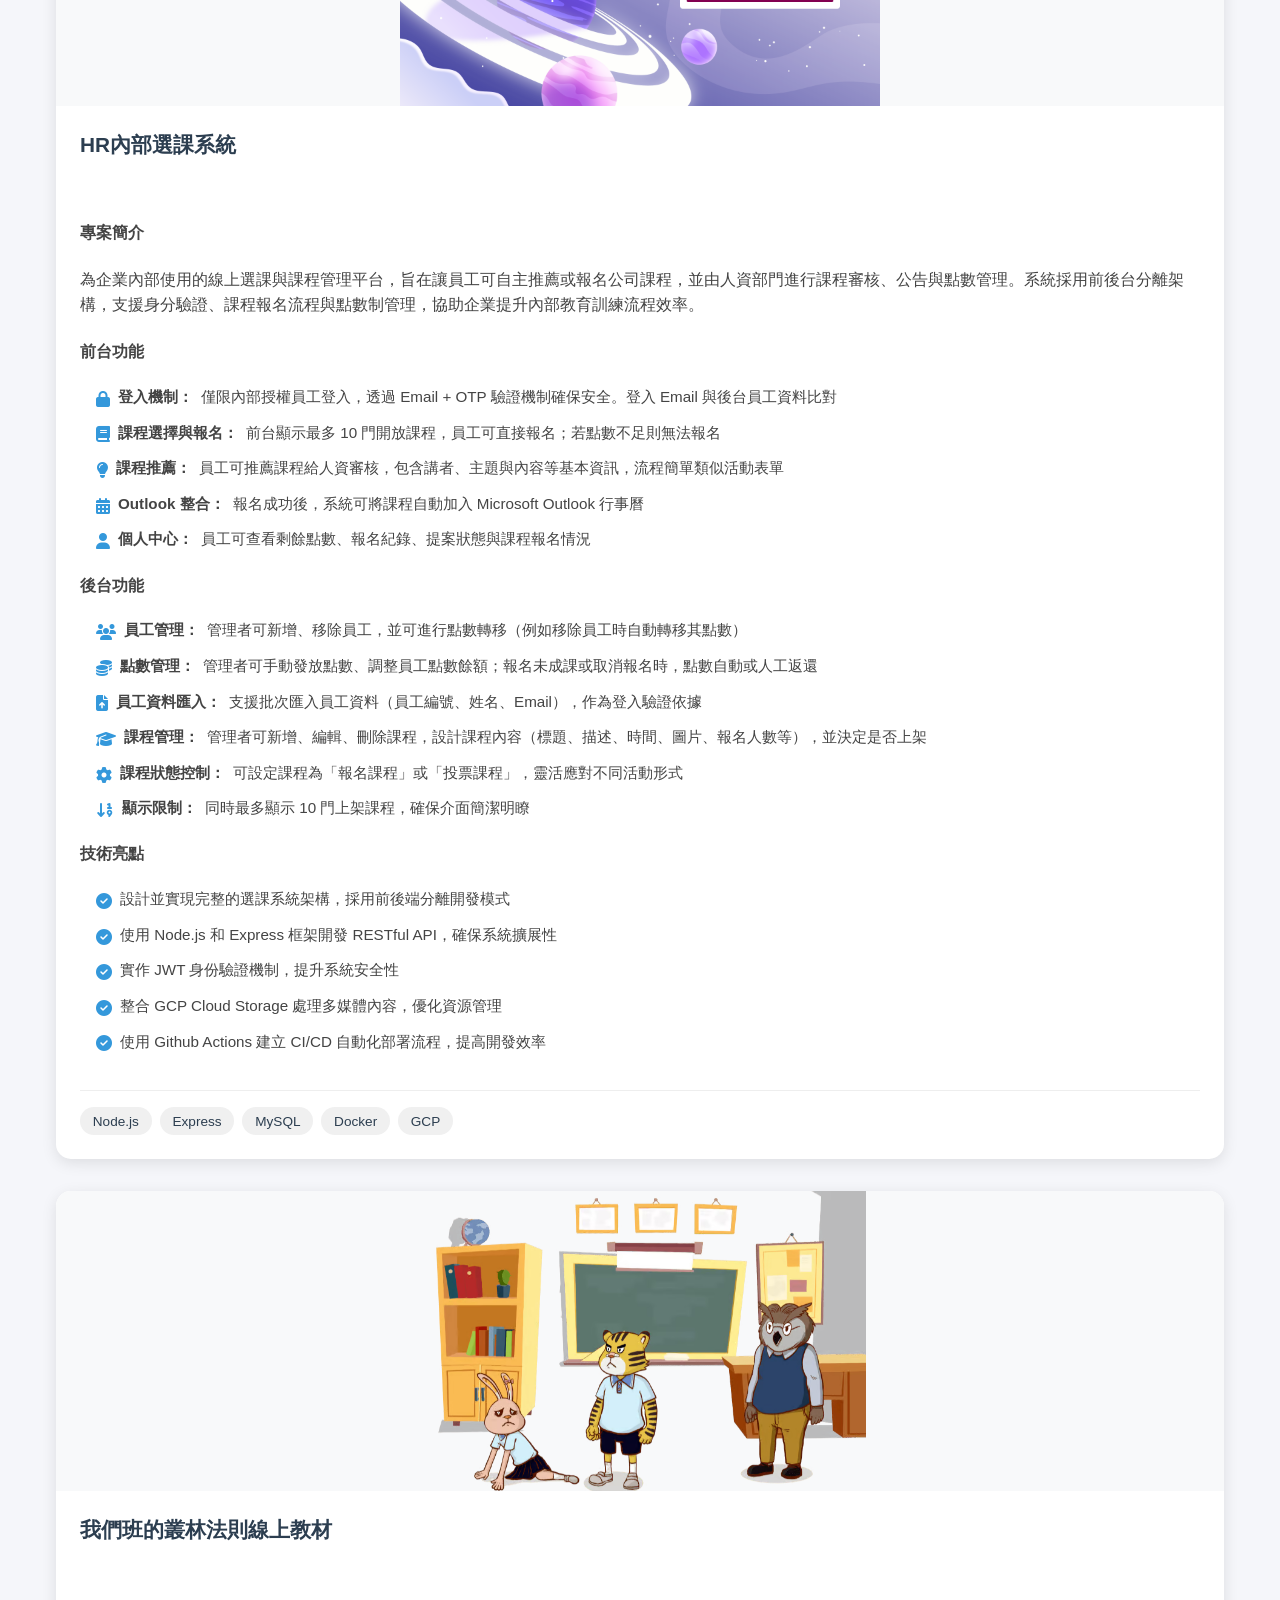
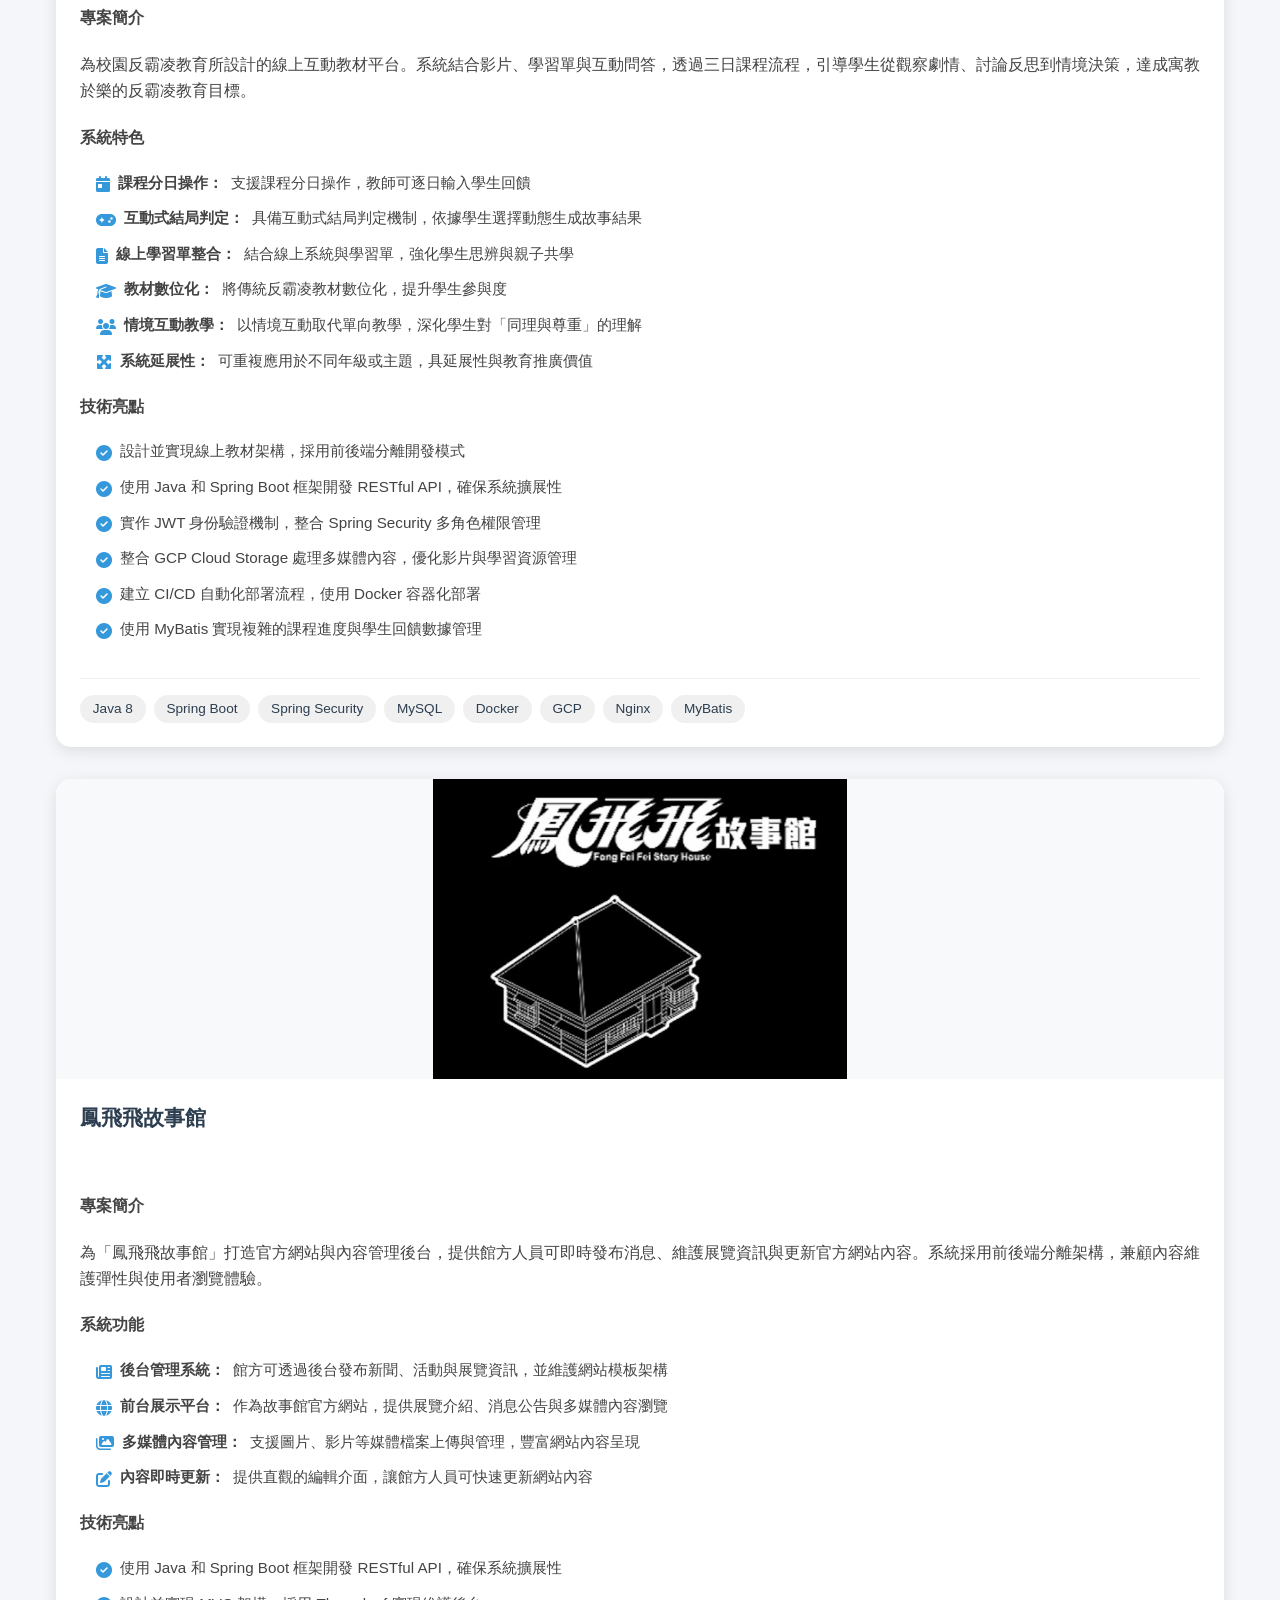
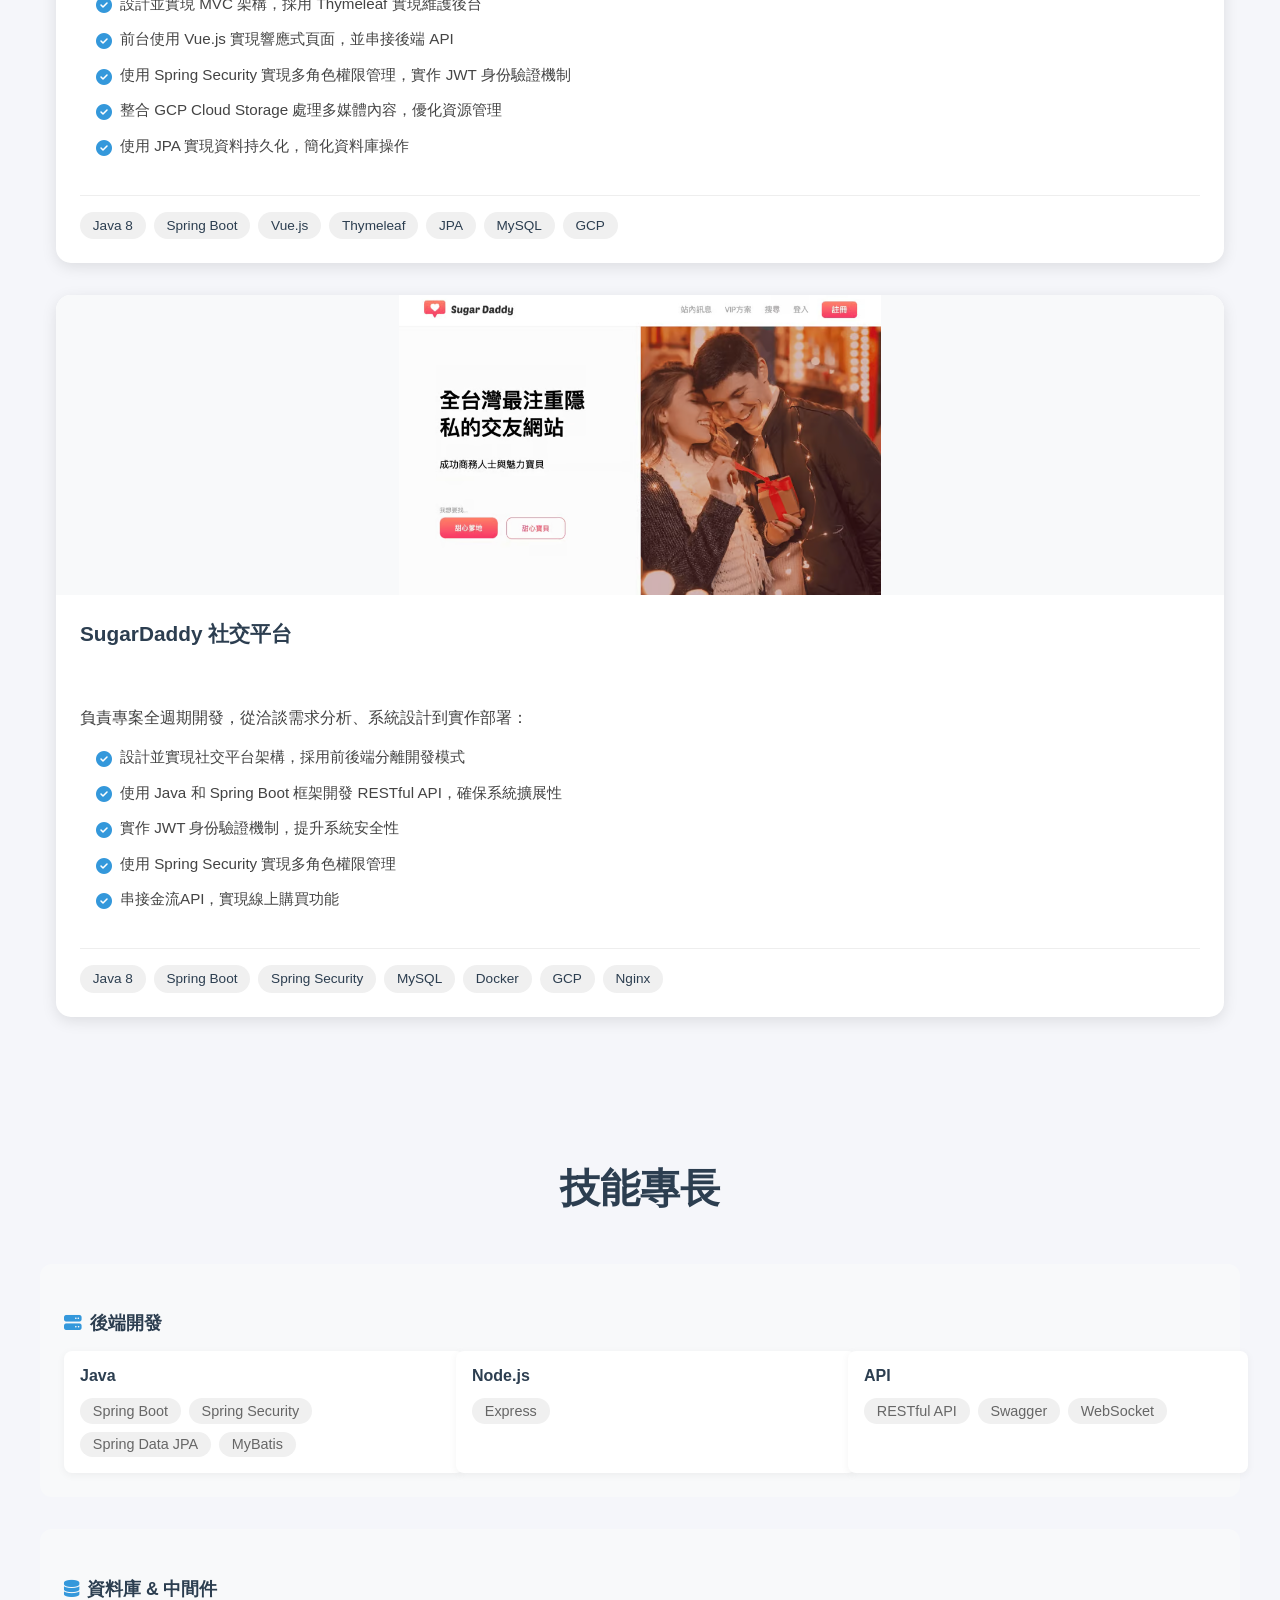
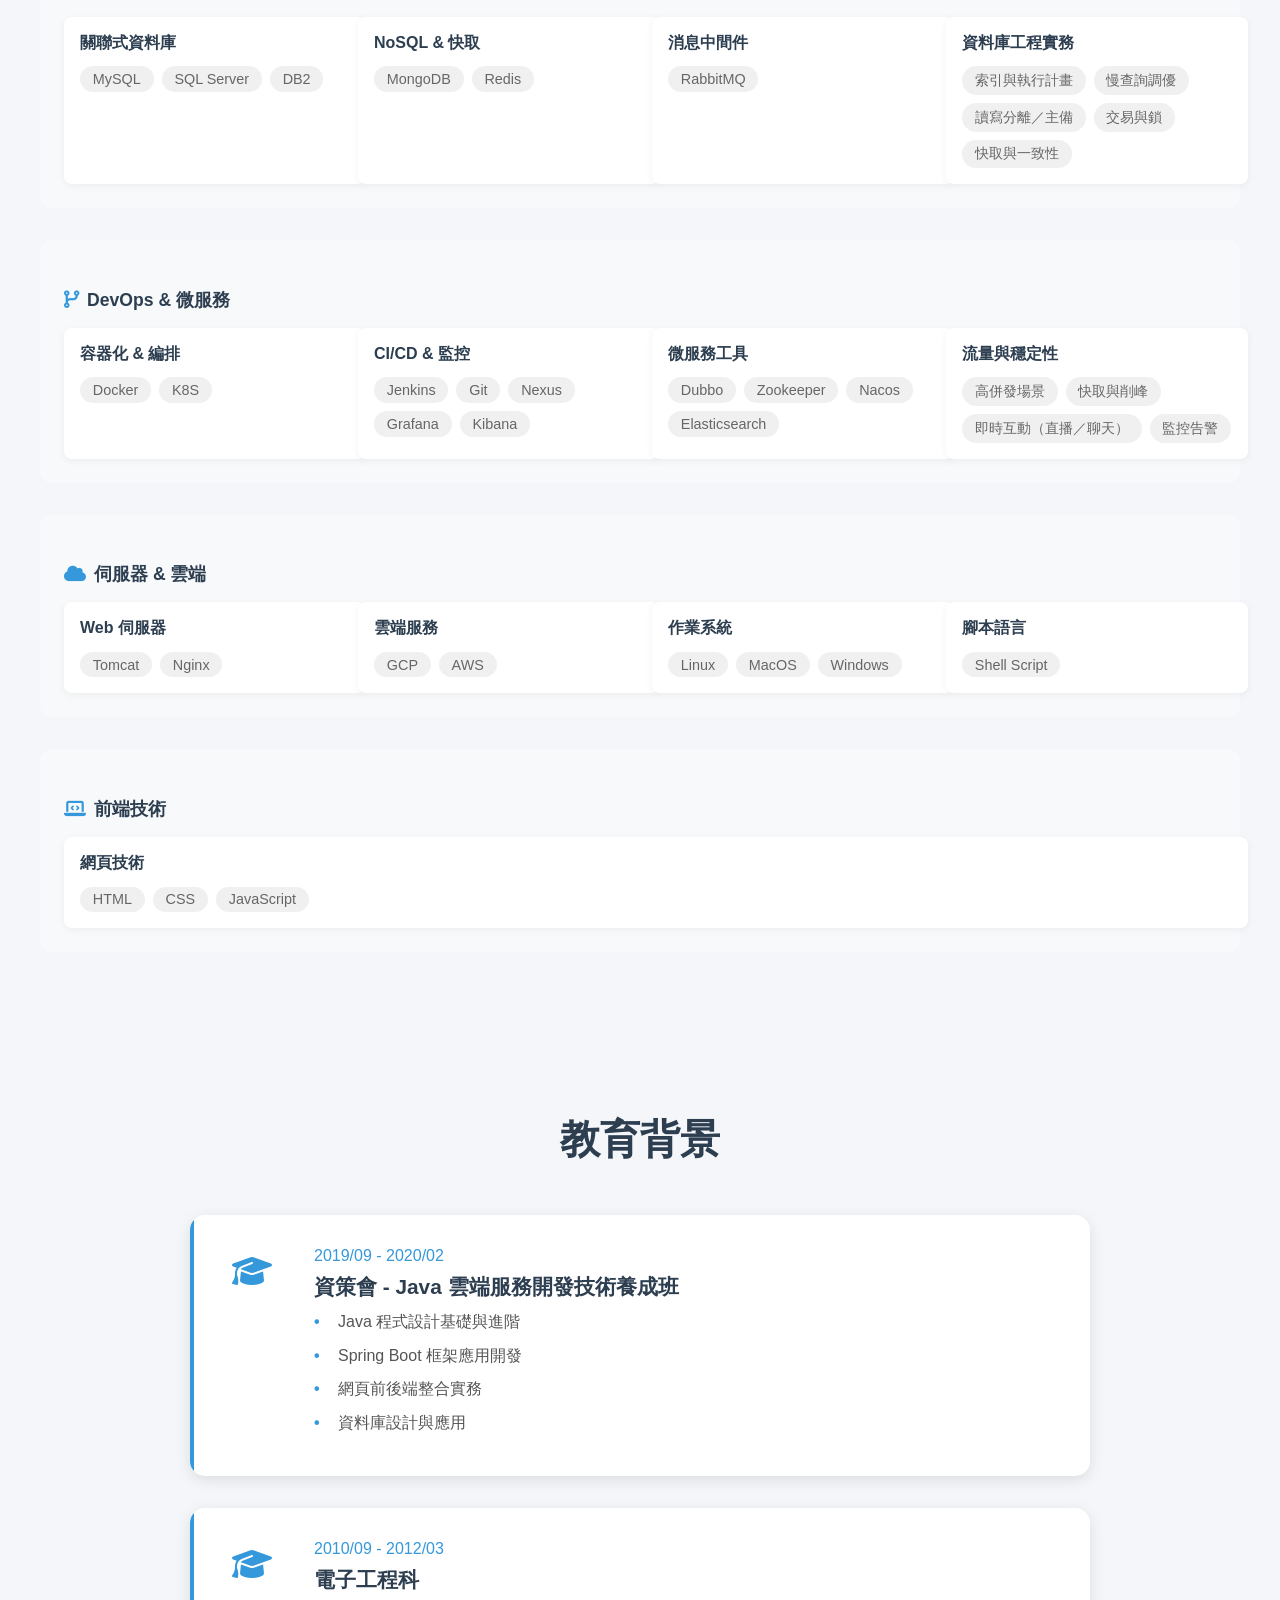
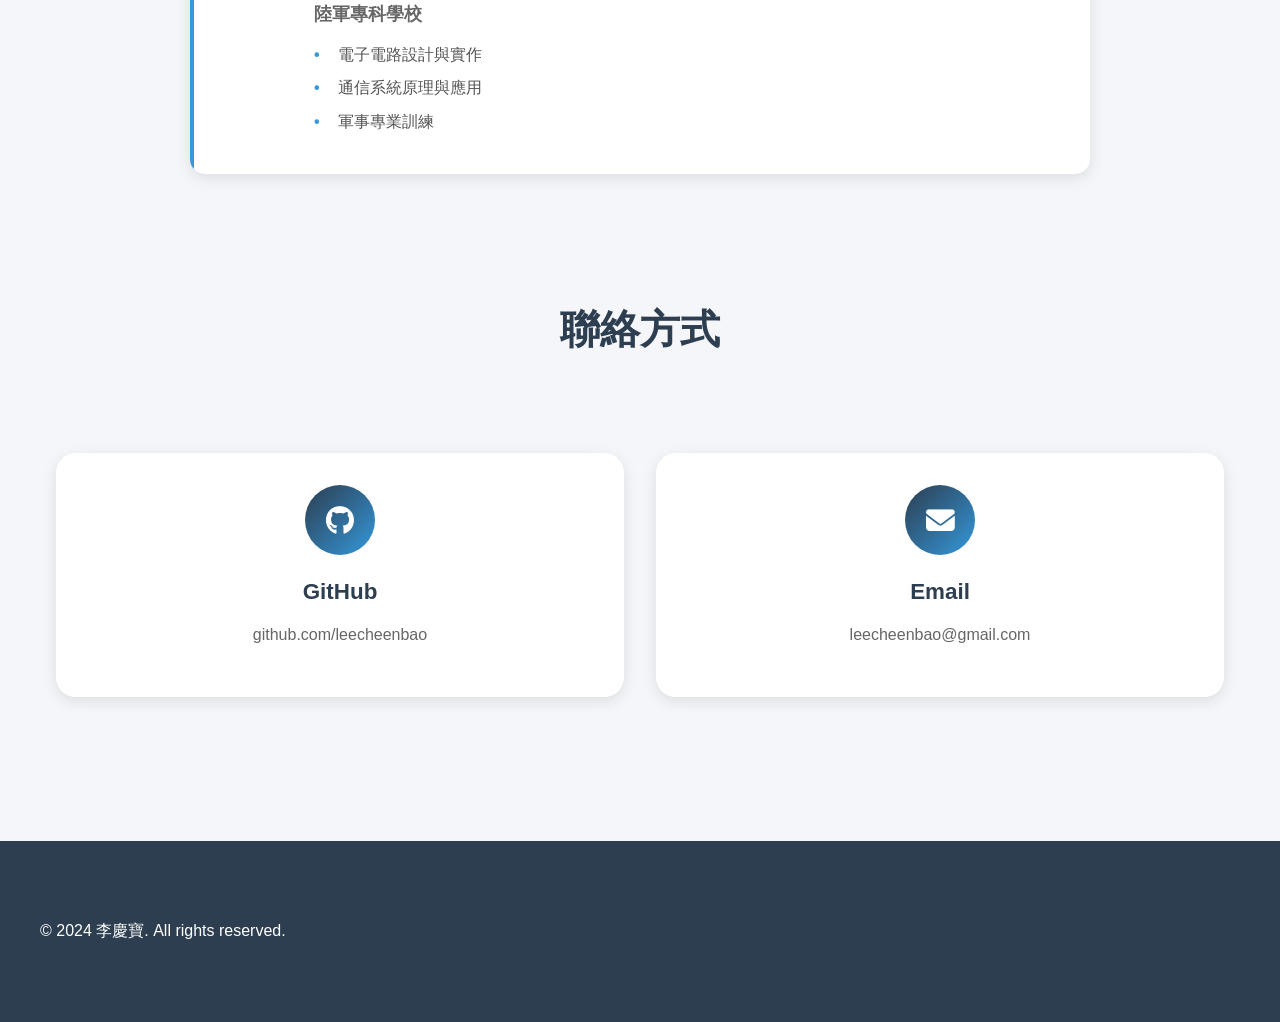
==== commit 94208c39: "feat: 更新履歷 20260506" ====
--- a/index.html
+++ b/index.html
@@ -129,7 +129,7 @@
                         </div>
                     </div>
                     <div class="timeline-item">
-                        <div class="timeline-date">2024/07 - 2024/11</div>
+                        <div class="timeline-date">2024/02 - 2024/11</div>
                         <div class="timeline-content">
                             <h3>Sr. Java Backend Engineer</h3>
                             <h4>奔騰科技集團</h4>
@@ -142,7 +142,7 @@
                             </ul>
                         </div>
                     </div>
-                    <div class="timeline-item">
+                    <!-- <div class="timeline-item">
                         <div class="timeline-date">2024/02 - 2024/05</div>
                         <div class="timeline-content">
                             <h3>Sr. Java Backend Engineer</h3>
@@ -154,7 +154,7 @@
                                 <li>通過CI/CD流程，確保程式碼質量和發布效率</li>
                             </ul>
                         </div>
-                    </div>
+                    </div> -->
 
                     <div class="timeline-item">
                         <div class="timeline-date">2022/09 - 2023/12</div>
